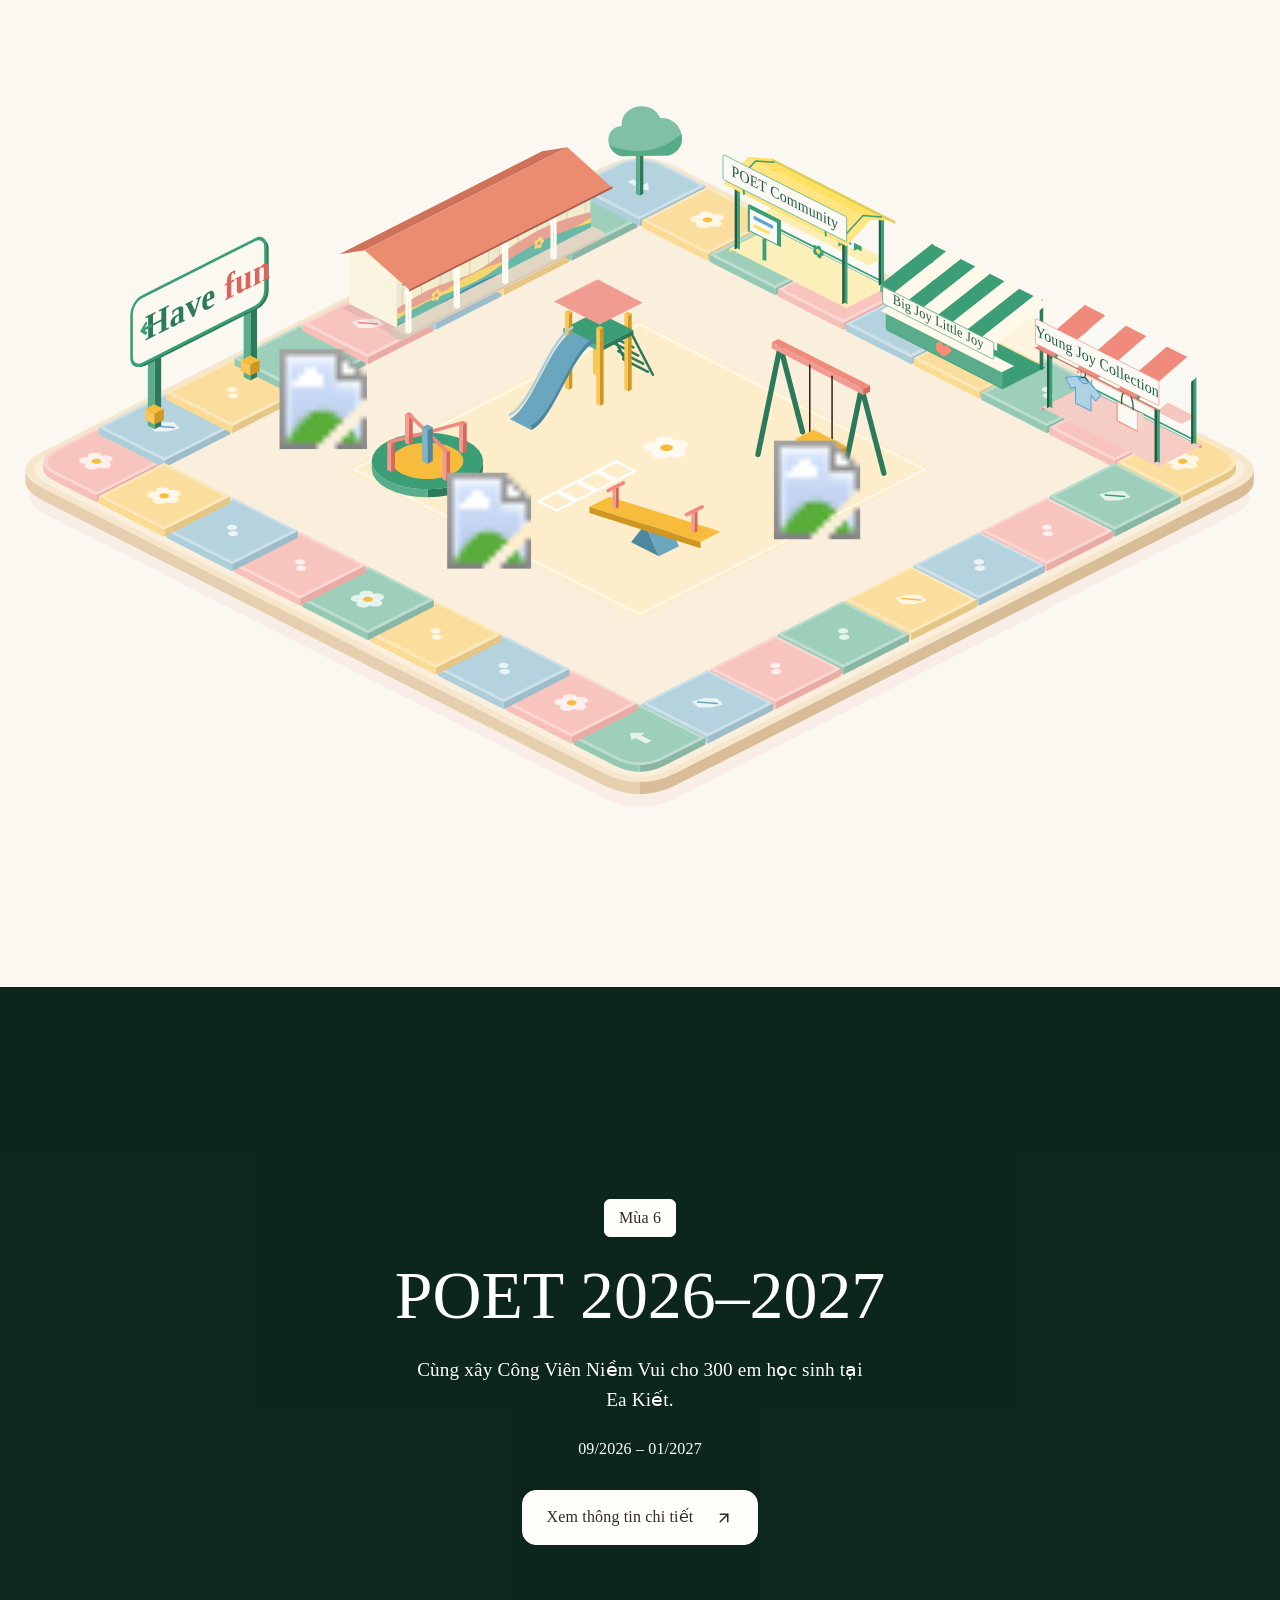
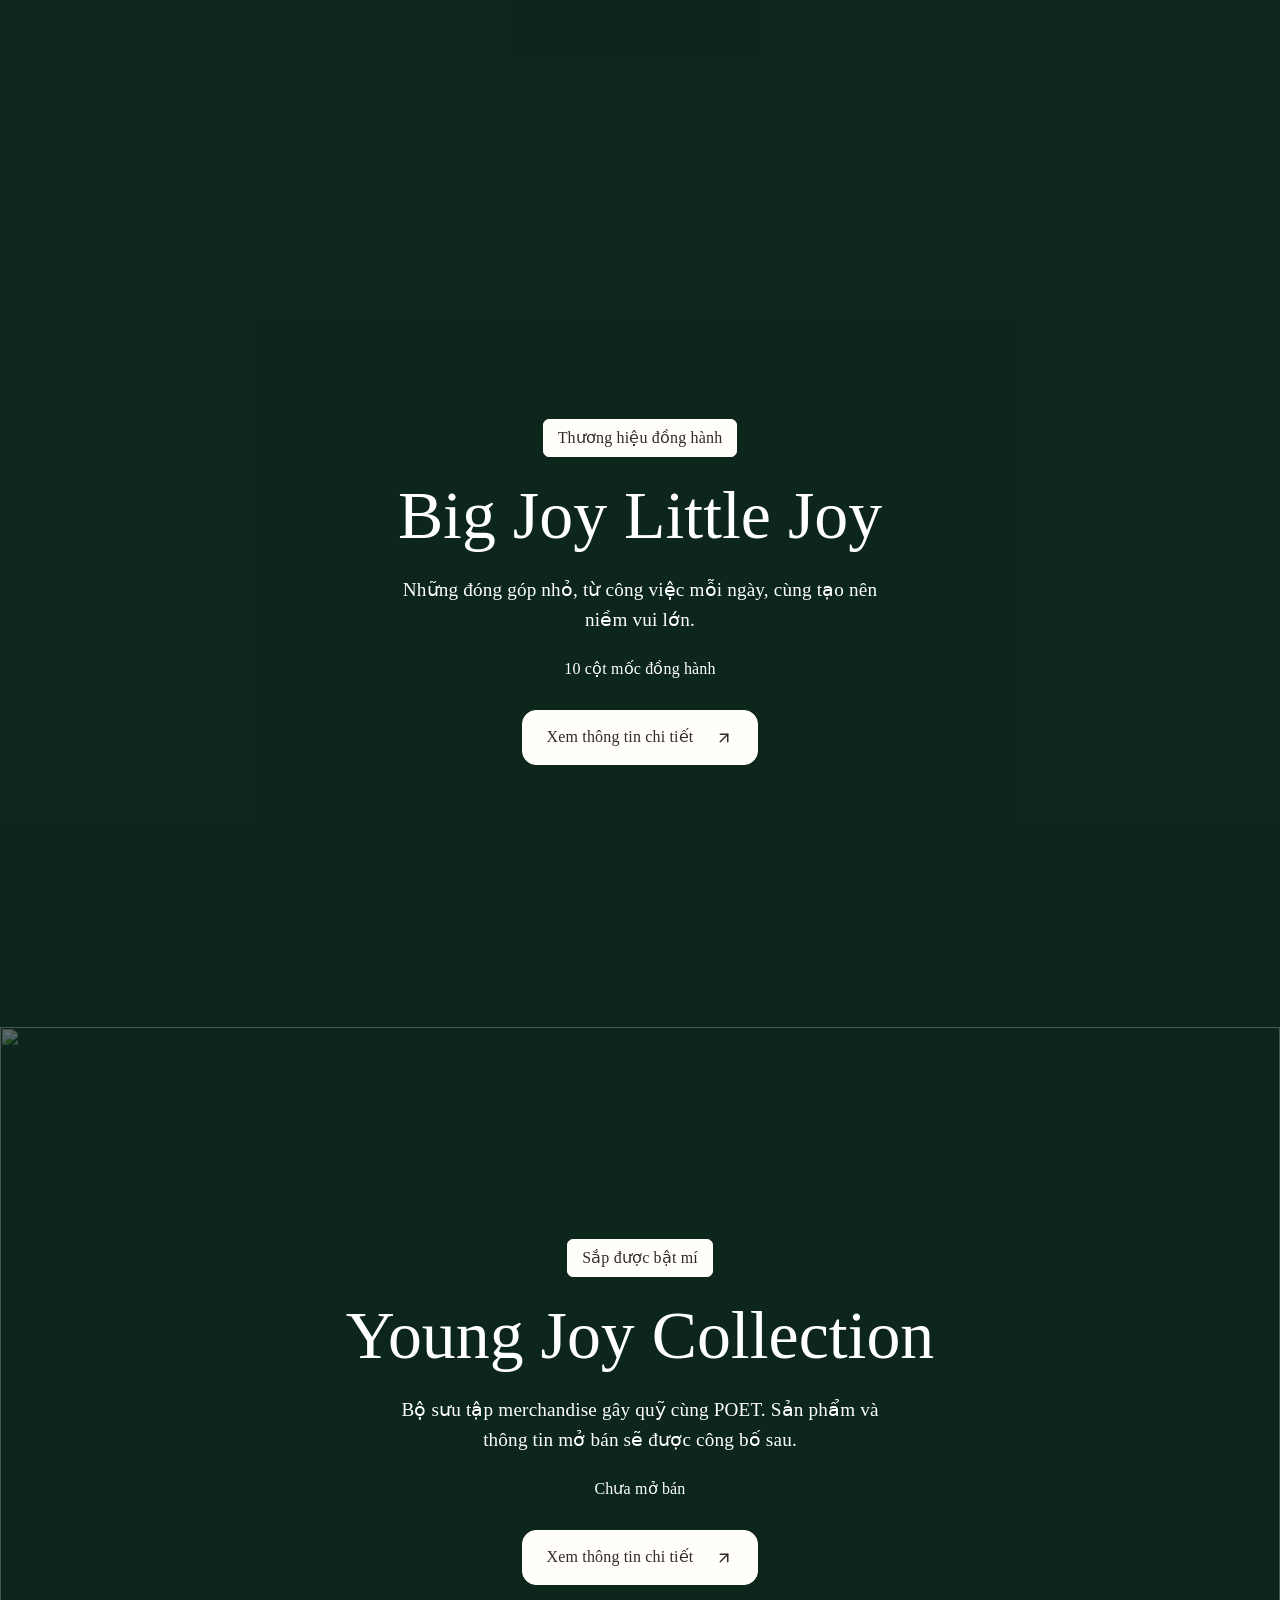
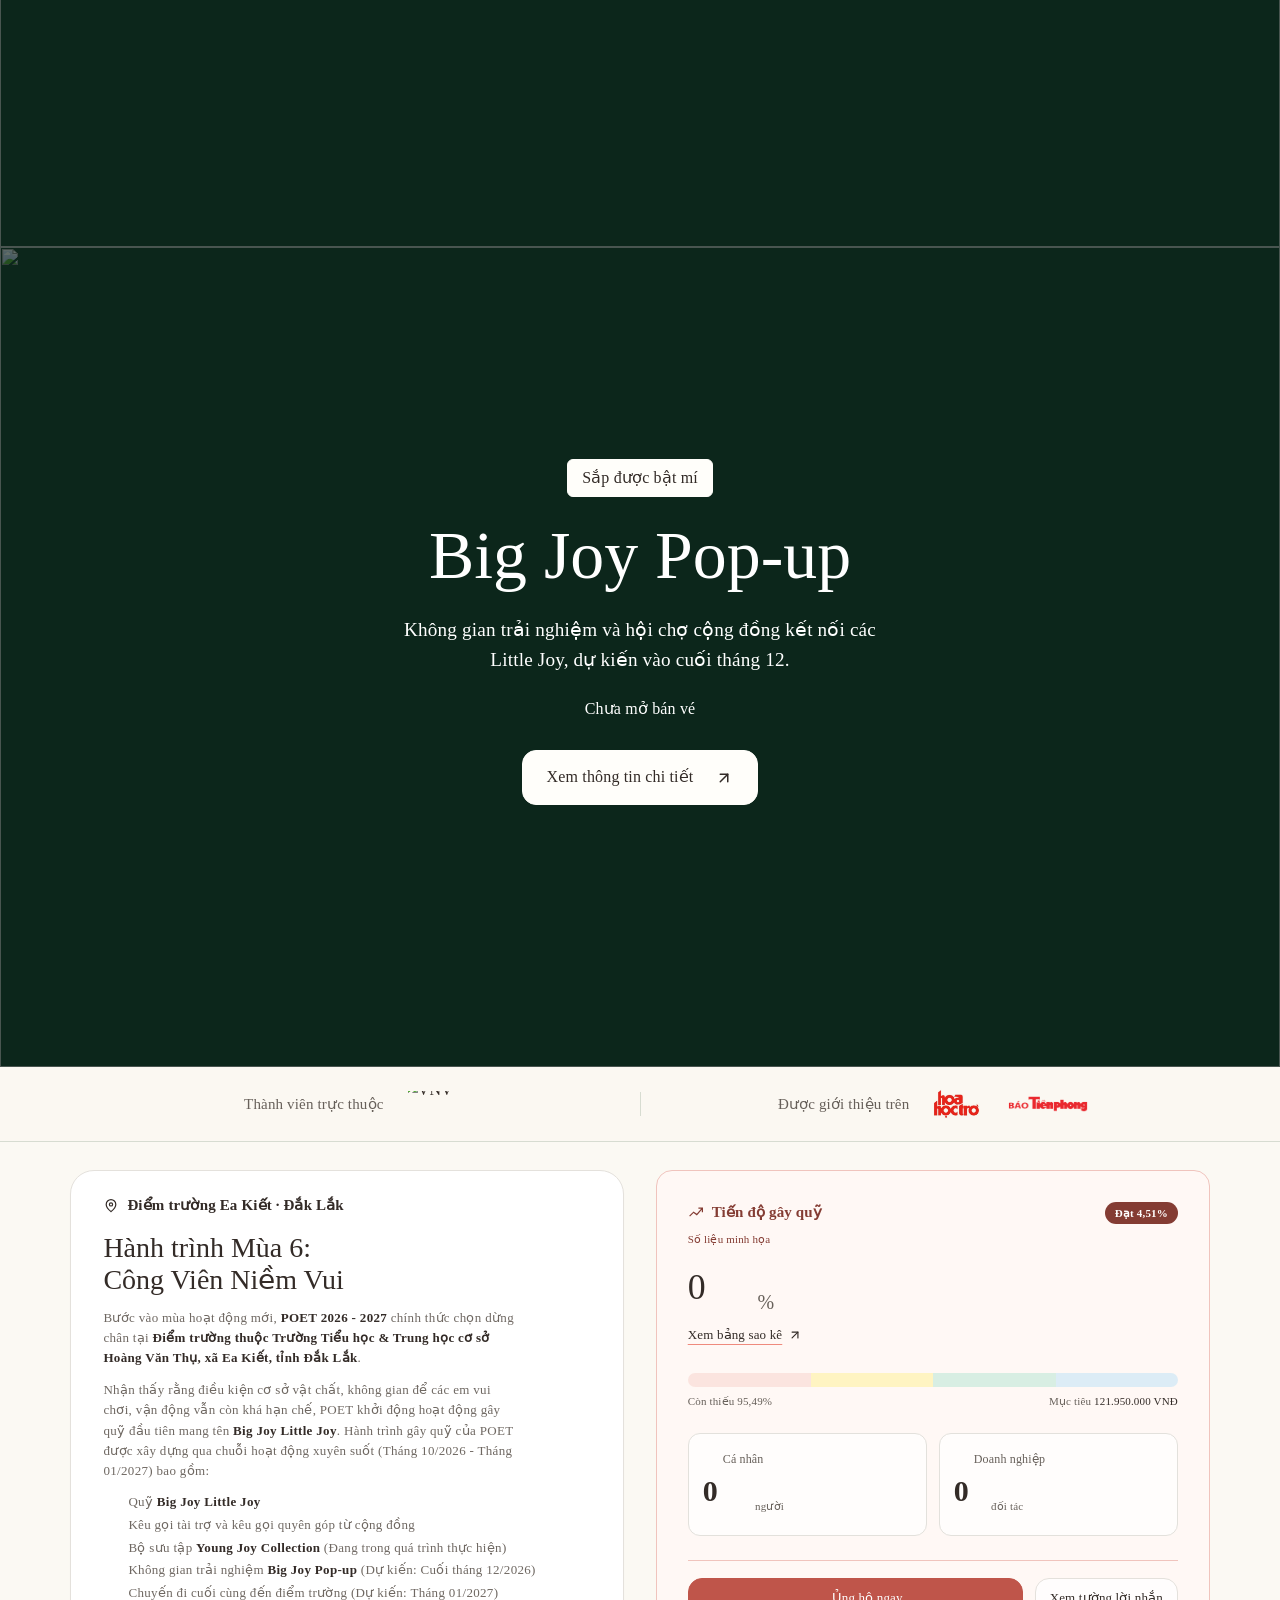
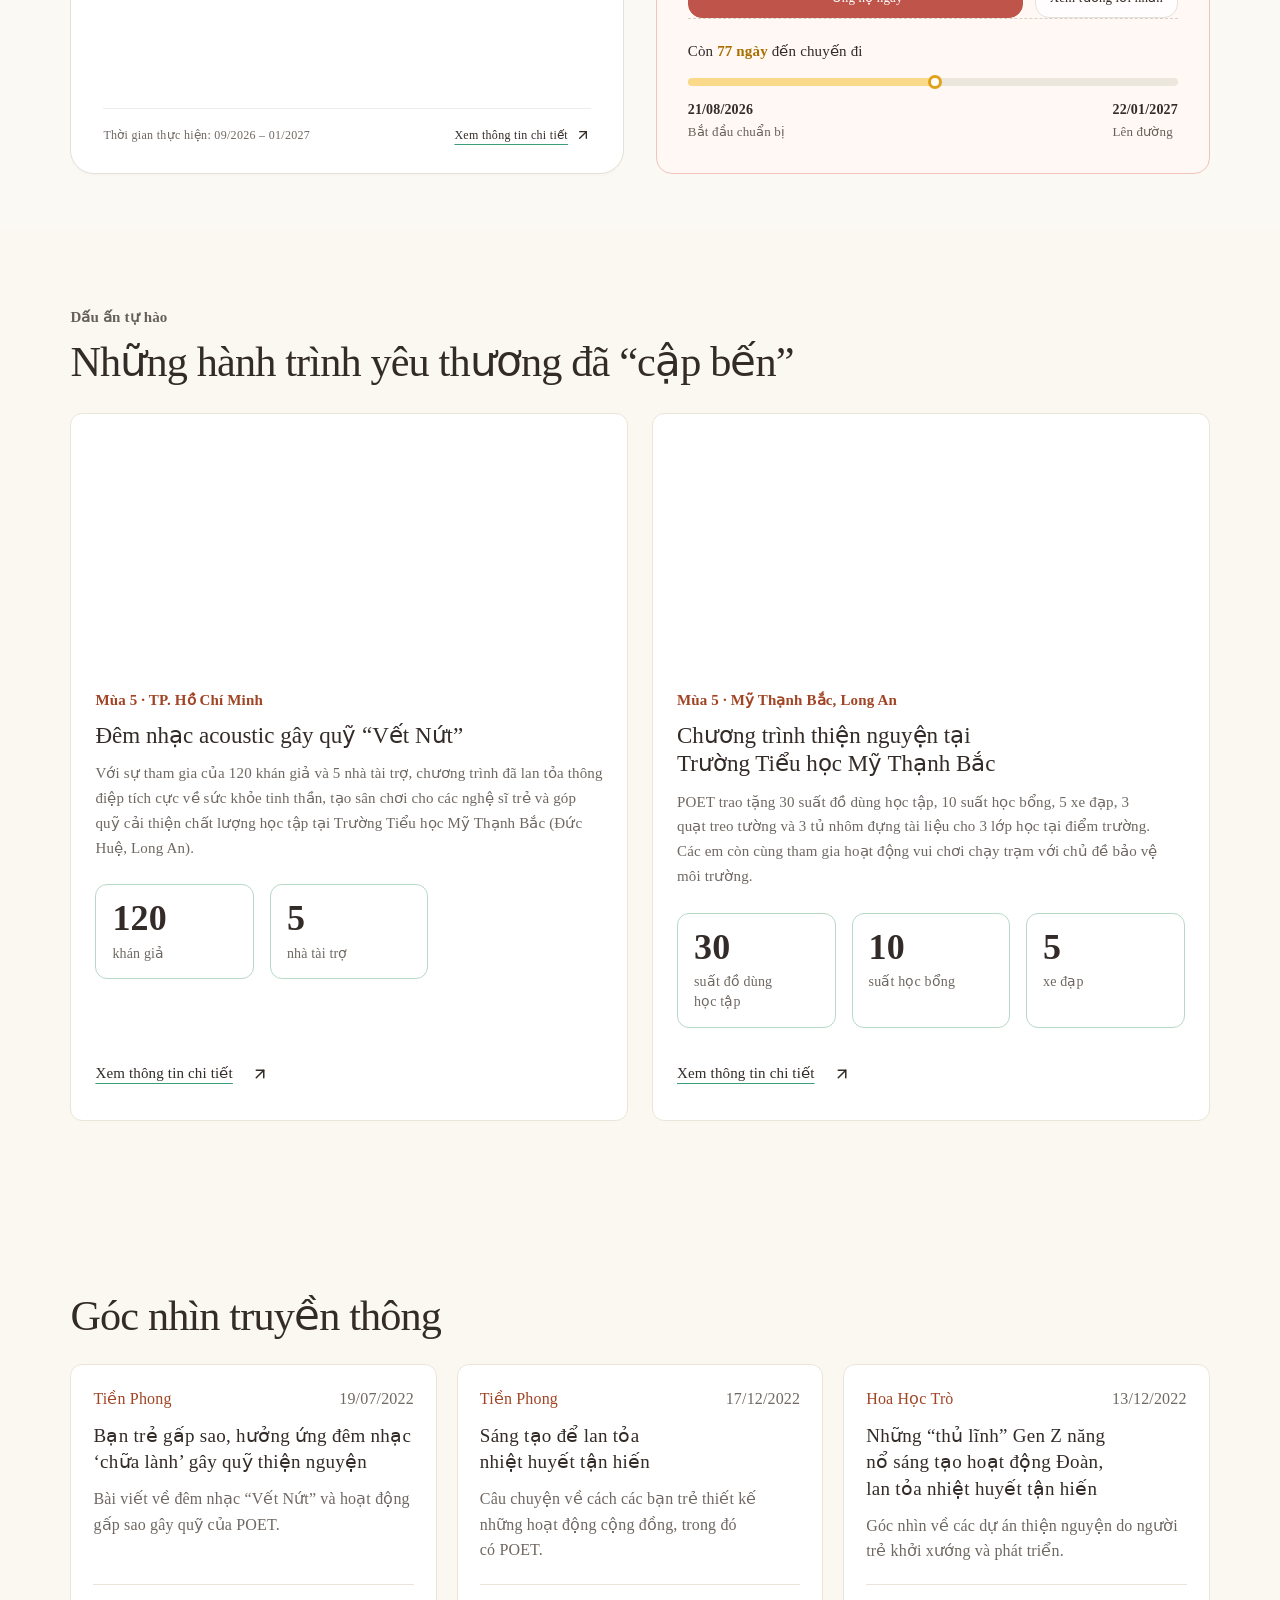
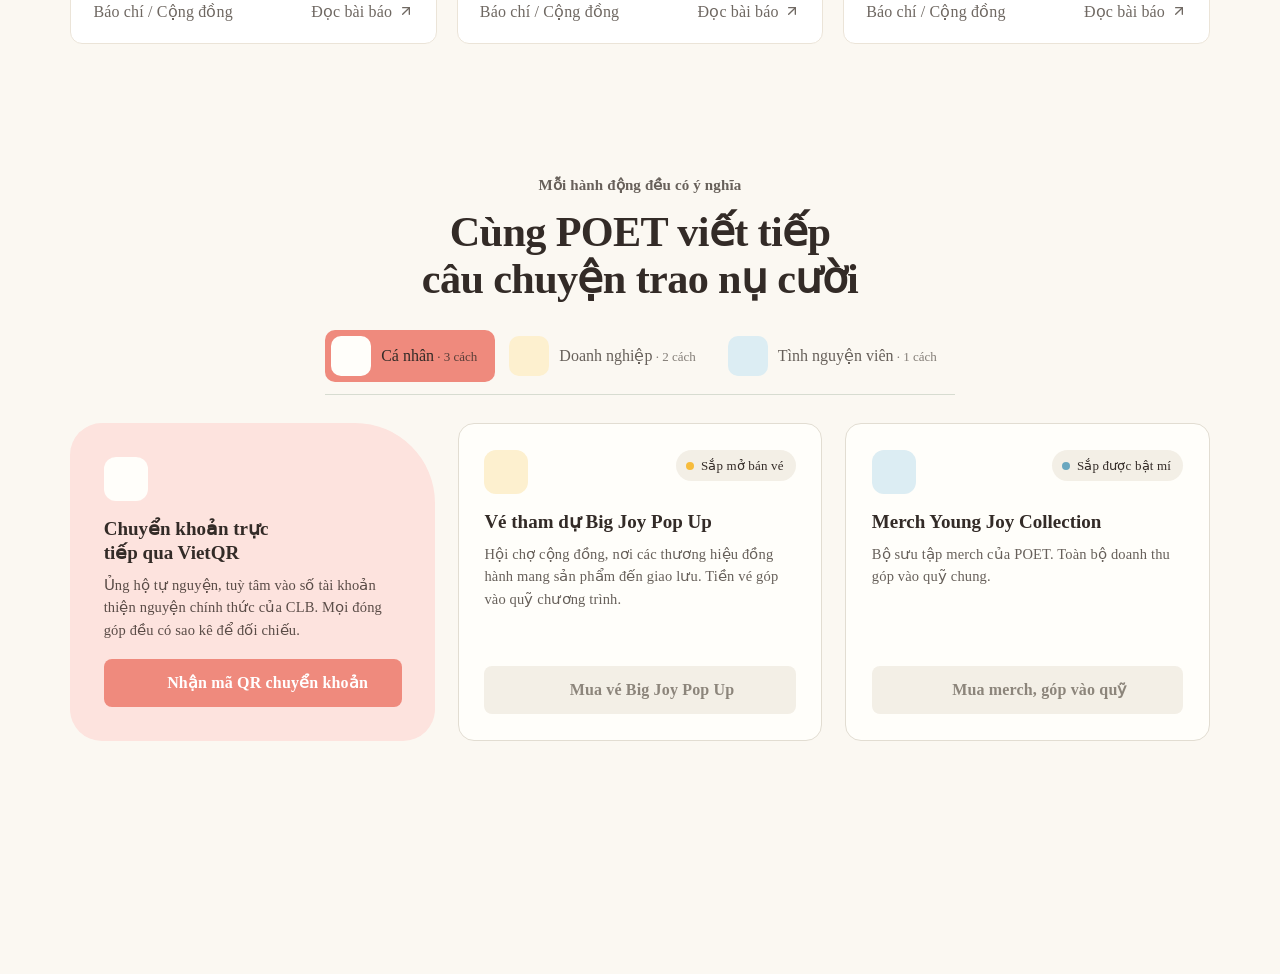
==== index.html @ 5817081c "fb-60: fundraising counts: individual = QR donations (Worker), business = number typed in admin; per" ====
<!doctype html>
<html lang="vi">
<head>
  <meta charset="utf-8">
  <script src="motion/always-motion.js?v=anim-2"></script>
  <meta name="viewport" content="width=device-width, initial-scale=1">
  <title>POET — Sân chơi của người trẻ</title>
  <meta name="description" content="POET là câu lạc bộ thiện nguyện của người trẻ, thành lập năm 2022 tại TP. Hồ Chí Minh. Mùa 6 hướng tới 300 em học sinh tiểu học ở Ea Kiết, Đắk Lắk.">
  <meta name="theme-color" content="#fbf8f2">
  <link rel="icon" type="image/png" sizes="32x32" href="assets/brand/favicon-32.png"><link rel="icon" type="image/png" sizes="48x48" href="assets/brand/favicon-48.png"><link rel="apple-touch-icon" href="assets/brand/favicon-180.png">
  <!-- Final markup fails open on load if the local animation runtime is unavailable. -->
  <script>
    (function () {
      var root = document.documentElement;
      if (new URLSearchParams(location.search).get('heroOnly') === '1') root.classList.add('hero-only');
      if (new URLSearchParams(location.search).get('showcase') === '1') root.classList.add('showcase-only');
      root.classList.add('intro-pending');
      addEventListener('load', function () {
        if (!window.POETWorld) root.classList.remove('intro-pending');
      }, { once: true });
    })();
  </script>
  <link rel="stylesheet" href="v2.css">
  <link rel="stylesheet" href="world.css?v=fb-60">
  <link rel="preload" href="fonts/Product%20Sans%20Regular.otf" as="font" type="font/otf" crossorigin data-site-font>
  <link rel="stylesheet" href="site.css?v=fb-60">
  <link rel="stylesheet" href="motion/motion.css?v=anim-4"><script>try{sessionStorage.getItem('poet-wave-in')&&(document.documentElement.classList.add('wave-in'),setTimeout(function(){document.documentElement.classList.remove('wave-in')},1500))}catch(e){}(function(d){var l=['localhost','127.0.0.1','[::1]'].indexOf(location.hostname)>-1&&!/[?&]heroMotion=respect/.test(location.search);if(!('IntersectionObserver'in window)||(matchMedia('(prefers-reduced-motion: reduce)').matches&&!l))return;d.classList.add('m-js');setTimeout(function(){if(!d.classList.contains('m-ready'))d.classList.remove('m-js')},3000)})(document.documentElement)</script><script type="module" src="motion/motion.mjs?v=anim-4"></script>
  <script type="module" src="chrome.js?v=fb-60"></script>
  <script type="module" src="site.js?v=fb-60"></script>
  <script src="vendor/gsap/gsap.min.js" defer></script>
  <script src="vendor/gsap/MotionPathPlugin.min.js" defer></script>
  <script src="hero-debug.js?v=hero-runtime-6" defer></script>
  <script src="world.js?v=fb-56" defer></script>
  <script type="module" src="mascot-drag.mjs?v=home-finish-1"></script>
  <script type="module" src="tile-piano.mjs?v=hero-rise-1"></script>
</head>
<body>
  <a class="skip-link" href="#noi-dung">Bỏ qua điều hướng</a>

  <div class="hero-wrap world-wrap">
    <header class="hero hero--world" aria-label="Thế giới sân chơi POET">
      <poet-nav current="home" hidden></poet-nav>

      <div class="poet-intro" aria-hidden="true">
        <div class="intro-curtain"></div>
        <div class="intro-copy">
          <div class="intro-poems">
            <p class="intro-poem" data-intro-line>hành trình niềm vui bắt đầu</p>
            <p class="intro-poem" data-intro-line>đan tay cùng bước, có nhau là nhà</p>
          </div>
        </div>
      </div>

      <!-- One flat POET game board, a closed colorful route and a miniature playground. No hero copy. -->
      <div class="stage">
        <svg class="playground" viewBox="0 0 1530 838" role="group" aria-label="Thế giới sân chơi POET" focusable="false">
<path id="poet-mascot-route" d="M765,740.56 L688.79,701.84 L612.58,663.12 L536.37,624.4 L460.16,585.68 L383.95,546.96 L307.74,508.24 L231.53,469.52 L155.32,430.8 L231.53,392.08 L307.74,353.36 L383.95,314.64 L460.16,275.92 L536.37,237.2 L612.58,198.48 L688.79,159.76 L765,121.04 L841.21,159.76 L917.42,198.48 L993.63,237.2 L1069.84,275.92 L1146.05,314.64 L1222.26,353.36 L1298.47,392.08 L1374.68,430.8 L1298.47,469.52 L1222.26,508.24 L1146.05,546.96 L1069.84,585.68 L993.63,624.4 L917.42,663.12 L841.21,701.84 L765,740.56" fill="none" stroke="none" pointer-events="none" data-start-x="765" data-start-y="740.56" data-tile-orders="24,25,26,27,28,29,30,31,0,1,2,3,4,5,6,7,8,9,10,11,12,13,14,15,16,17,18,19,20,21,22,23"/>
<g class="wind-layer wind-back" aria-hidden="true" pointer-events="none"><g class="wind-leaf" data-leaf="0" opacity="0"><g class="leaf-shape"><path class="leaf-fill" d="M-8 0Q-3-8 8 0Q3 8-8 0Z"/><path class="leaf-vein" d="M-5 0H5"/></g></g><g class="wind-leaf" data-leaf="1" opacity="0"><g class="leaf-shape"><path class="leaf-fill" d="M-8 0Q-3-8 8 0Q3 8-8 0Z"/><path class="leaf-vein" d="M-5 0H5"/></g></g></g>
<g class="world-float"><g class="world-drift"><path class="board-shadow" d="M806.57 133.68L1429.24 450.04Q1470.81 471.16 1429.24 492.28L806.57 808.64Q765 829.76 723.43 808.64L100.76 492.28Q59.19 471.16 100.76 450.04L723.43 133.68Q765 112.56 806.57 133.68Z"/>
<g class="build-item board" data-obj="single-board" data-origin="765 454.8" style="transform-origin:765px 454.8px" data-build="board" data-elevation="0" data-thickness="14" data-corner-radius="48"><path class="board-side face-light" d="M765 791.04Q744.22 791.04 723.43 780.48L96.43 461.92Q75.64 451.36 75.64 440.8L75.64 454.8Q75.64 465.36 96.43 475.92L723.43 794.48Q744.22 805.04 765 805.04Z"/><path class="board-side face-dark" d="M1454.36 440.8Q1454.36 451.36 1433.57 461.92L806.57 780.48Q785.78 791.04 765 791.04L765 805.04Q785.78 805.04 806.57 794.48L1433.57 475.92Q1454.36 465.36 1454.36 454.8Z"/><path class="board-top" d="M806.57 101.12L1433.57 419.68Q1475.14 440.8 1433.57 461.92L806.57 780.48Q765 801.6 723.43 780.48L96.43 461.92Q54.86 440.8 96.43 419.68L723.43 101.12Q765 80 806.57 101.12Z"/><path class="board-rim" d="M799.64 104.54L1426.64 423.1Q1461.28 440.7 1426.64 458.3L799.64 776.86Q765 794.46 730.36 776.86L103.36 458.3Q68.72 440.7 103.36 423.1L730.36 104.54Q765 86.94 799.64 104.54Z"/><polygon class="play-area" points="765,273.4 1094.09,440.6 765,607.8 435.91,440.6"/><polyline class="play-border" points="765,277.7 1085.43,440.5 765,603.3 444.57,440.5 765,277.7" fill="none" stroke-width="2" stroke-linecap="round" stroke-linejoin="round"/><polygon class="hopscotch" points="739.02,431.6 759.8,442.16 739.89,452.28 719.1,441.72"/><polygon class="hopscotch" points="716.5,443.04 737.29,453.6 717.37,463.72 696.58,453.16"/><polygon class="hopscotch" points="693.99,454.48 714.77,465.04 694.85,475.16 674.07,464.6"/><polygon class="hopscotch" points="671.47,465.92 692.25,476.48 672.34,486.6 651.55,476.04"/><polygon class="tile-symbol" points="813.84,425.62 809.01,427.03 803.43,427.03 798.6,425.62 795.81,423.16 795.81,420.33 798.6,417.87 803.43,416.45 809.01,416.45 813.84,417.87 816.63,420.33 816.63,423.16"/><polygon class="tile-symbol" points="795.93,427.06 791.09,428.48 785.52,428.48 780.68,427.06 777.89,424.6 777.89,421.77 780.68,419.31 785.52,417.9 791.09,417.9 795.93,419.31 798.72,421.77 798.72,424.6"/><polygon class="tile-symbol" points="787.69,418.85 782.86,420.26 777.28,420.26 772.45,418.85 769.66,416.39 769.66,413.56 772.45,411.1 777.28,409.68 782.86,409.68 787.69,411.1 790.48,413.56 790.48,416.39"/><polygon class="tile-symbol" points="800.52,412.33 795.69,413.75 790.11,413.75 785.28,412.33 782.49,409.87 782.49,407.04 785.28,404.58 790.11,403.17 795.69,403.17 800.52,404.58 803.31,407.04 803.31,409.87"/><polygon class="tile-symbol" points="816.68,416.51 811.85,417.93 806.27,417.93 801.44,416.51 798.65,414.06 798.65,411.22 801.44,408.77 806.27,407.35 811.85,407.35 816.68,408.77 819.47,411.22 819.47,414.06"/><polygon class="symbol-heart" points="800.51,418.74 797.21,419.71 793.41,419.71 790.11,418.74 788.21,417.07 788.21,415.13 790.11,413.46 793.41,412.49 797.21,412.49 800.51,413.46 802.41,415.13 802.41,417.07"/></g>
<g class="build-item tile t-coral" data-obj="tile-1" data-origin="155.32 440.8" style="transform-origin:155.32px 440.8px" data-build="tile" data-order="0" data-route-index="8" data-elevation="9" data-center="58,762"><polygon class="path-tile-side face-dark" points="229.1,431.8 155.32,469.29 155.32,477.29 229.1,439.8"/><polygon class="path-tile-side face-light" points="155.32,469.29 109.77,446.14 104.68,443.28 100.73,440.41 97.91,437.54 96.21,434.67 95.65,431.8 95.65,439.8 96.21,442.67 97.91,445.54 100.73,448.41 104.68,451.28 109.77,454.14 155.32,477.29"/><polygon class="path-tile-top" points="155.32,394.31 229.1,431.8 155.32,469.29 109.77,446.14 104.68,443.28 100.73,440.41 97.91,437.54 96.21,434.67 95.65,431.8 96.21,428.93 97.91,426.06 100.73,423.19 104.68,420.32 109.77,417.46"/><polygon class="tile-inset" points="155.32,397.28 222.87,431.6 155.32,465.92 112.88,444.36 108.36,441.81 104.85,439.26 102.33,436.7 100.83,434.15 100.33,431.6 100.83,429.05 102.33,426.5 104.85,423.94 108.36,421.39 112.88,418.84"/><g class="tile-activation" data-origin="155.32 431.5" aria-hidden="true" pointer-events="none"><polygon class="tile-glow-halo" points="155.32,394.01 229.1,431.5 155.32,468.99 109.77,445.84 104.68,442.98 100.73,440.11 97.91,437.24 96.21,434.37 95.65,431.5 96.21,428.63 97.91,425.76 100.73,422.89 104.68,420.02 109.77,417.16"/><polygon class="tile-glow-edge" points="155.32,394.01 229.1,431.5 155.32,468.99 109.77,445.84 104.68,442.98 100.73,440.11 97.91,437.24 96.21,434.37 95.65,431.5 96.21,428.63 97.91,425.76 100.73,422.89 104.68,420.02 109.77,417.16"/><polygon class="tile-glow-wash" points="155.32,397.18 222.87,431.5 155.32,465.82 112.88,444.26 108.36,441.71 104.85,439.16 102.33,436.6 100.83,434.05 100.33,431.5 100.83,428.95 102.33,426.4 104.85,423.84 108.36,421.29 112.88,418.74"/></g><polygon class="tile-symbol" points="169.22,438.46 165.59,439.52 161.41,439.52 157.79,438.46 155.69,436.62 155.69,434.5 157.79,432.65 161.41,431.59 165.59,431.59 169.22,432.65 171.31,434.5 171.31,436.62"/><polygon class="tile-symbol" points="155.78,439.54 152.16,440.61 147.97,440.61 144.35,439.54 142.26,437.7 142.26,435.58 144.35,433.74 147.97,432.67 152.16,432.67 155.78,433.74 157.87,435.58 157.87,437.7"/><polygon class="tile-symbol" points="149.6,433.38 145.98,434.45 141.79,434.45 138.17,433.38 136.08,431.54 136.08,429.42 138.17,427.58 141.79,426.51 145.98,426.51 149.6,427.58 151.69,429.42 151.69,431.54"/><polygon class="tile-symbol" points="159.22,428.5 155.6,429.56 151.42,429.56 147.79,428.5 145.7,426.66 145.7,424.53 147.79,422.69 151.42,421.63 155.6,421.63 159.22,422.69 161.32,424.53 161.32,426.66"/><polygon class="tile-symbol" points="171.35,431.63 167.72,432.7 163.54,432.7 159.91,431.63 157.82,429.79 157.82,427.67 159.91,425.83 163.54,424.76 167.72,424.76 171.35,425.83 173.44,427.67 173.44,429.79"/><polygon class="symbol-heart" points="159.22,433.28 156.74,434 153.89,434 151.42,433.28 149.99,432.02 149.99,430.58 151.42,429.32 153.89,428.6 156.74,428.6 159.22,429.32 160.64,430.58 160.64,432.02"/><polygon class="tile-key-hit" points="155.32,394.31 229.1,431.8 155.32,469.29 109.77,446.14 104.68,443.28 100.73,440.41 97.91,437.54 96.21,434.67 95.65,431.8 96.21,428.93 97.91,426.06 100.73,423.19 104.68,420.32 109.77,417.46"/></g>
<g class="build-item tile t-blue" data-obj="tile-2" data-origin="231.53 402.08" style="transform-origin:231.53px 402.08px" data-build="tile" data-order="1" data-route-index="9" data-elevation="9" data-center="58,674"><polygon class="path-tile-side face-dark" points="305.31,393.08 231.53,430.57 231.53,438.57 305.31,401.08"/><polygon class="path-tile-side face-light" points="231.53,430.57 157.74,393.08 157.74,401.08 231.53,438.57"/><polygon class="path-tile-top" points="231.53,355.59 305.31,393.08 231.53,430.57 157.74,393.08"/><polygon class="tile-inset" points="231.53,358.56 299.08,392.88 231.53,427.2 163.98,392.88"/><g class="tile-activation" data-origin="231.53 392.78" aria-hidden="true" pointer-events="none"><polygon class="tile-glow-halo" points="231.53,355.29 305.31,392.78 231.53,430.27 157.74,392.78"/><polygon class="tile-glow-edge" points="231.53,355.29 305.31,392.78 231.53,430.27 157.74,392.78"/><polygon class="tile-glow-wash" points="231.53,358.46 299.08,392.78 231.53,427.1 163.98,392.78"/></g><polygon class="tile-symbol" points="213.86,391.1 227.37,387.4 241.92,387.4 249.2,394.26 235.69,397.96 221.14,397.96"/><polyline class="symbol-vein" points="220.62,391.79 242.44,393.37" fill="none" stroke-width="1.8" stroke-linecap="round" stroke-linejoin="round"/><polygon class="tile-key-hit" points="231.53,355.59 305.31,393.08 231.53,430.57 157.74,393.08"/></g>
<g class="build-item tile t-yellow" data-obj="tile-3" data-origin="307.74 363.36" style="transform-origin:307.74px 363.36px" data-build="tile" data-order="2" data-route-index="10" data-elevation="9" data-center="58,586"><polygon class="path-tile-side face-dark" points="381.52,354.36 307.74,391.85 307.74,399.85 381.52,362.36"/><polygon class="path-tile-side face-light" points="307.74,391.85 233.95,354.36 233.95,362.36 307.74,399.85"/><polygon class="path-tile-top" points="307.74,316.87 381.52,354.36 307.74,391.85 233.95,354.36"/><polygon class="tile-inset" points="307.74,319.84 375.29,354.16 307.74,388.48 240.19,354.16"/><g class="tile-activation" data-origin="307.74 354.06" aria-hidden="true" pointer-events="none"><polygon class="tile-glow-halo" points="307.74,316.57 381.52,354.06 307.74,391.55 233.95,354.06"/><polygon class="tile-glow-edge" points="307.74,316.57 381.52,354.06 307.74,391.55 233.95,354.06"/><polygon class="tile-glow-wash" points="307.74,319.74 375.29,354.06 307.74,388.38 240.19,354.06"/></g><polygon class="tile-symbol" points="311.69,352.8 309.05,353.57 306.01,353.57 303.37,352.8 301.85,351.46 301.85,349.91 303.37,348.57 306.01,347.8 309.05,347.8 311.69,348.57 313.21,349.91 313.21,351.46"/><polygon class="tile-symbol" points="312.93,359.77 310.3,360.54 307.26,360.54 304.62,359.77 303.1,358.43 303.1,356.88 304.62,355.54 307.26,354.77 310.3,354.77 312.93,355.54 314.46,356.88 314.46,358.43"/><polygon class="tile-key-hit" points="307.74,316.87 381.52,354.36 307.74,391.85 233.95,354.36"/></g>
<g class="build-item tile t-green" data-obj="tile-4" data-origin="383.95 324.64" style="transform-origin:383.95px 324.64px" data-build="tile" data-order="3" data-route-index="11" data-elevation="9" data-center="58,498"><polygon class="path-tile-side face-dark" points="457.73,315.64 383.95,353.13 383.95,361.13 457.73,323.64"/><polygon class="path-tile-side face-light" points="383.95,353.13 310.16,315.64 310.16,323.64 383.95,361.13"/><polygon class="path-tile-top" points="383.95,278.15 457.73,315.64 383.95,353.13 310.16,315.64"/><polygon class="tile-inset" points="383.95,281.12 451.5,315.44 383.95,349.76 316.4,315.44"/><g class="tile-activation" data-origin="383.95 315.34" aria-hidden="true" pointer-events="none"><polygon class="tile-glow-halo" points="383.95,277.85 457.73,315.34 383.95,352.83 310.16,315.34"/><polygon class="tile-glow-edge" points="383.95,277.85 457.73,315.34 383.95,352.83 310.16,315.34"/><polygon class="tile-glow-wash" points="383.95,281.02 451.5,315.34 383.95,349.66 316.4,315.34"/></g><polygon class="tile-symbol" points="387.9,314.08 385.26,314.85 382.22,314.85 379.58,314.08 378.06,312.74 378.06,311.19 379.58,309.85 382.22,309.08 385.26,309.08 387.9,309.85 389.42,311.19 389.42,312.74"/><polygon class="tile-symbol" points="389.14,321.05 386.51,321.82 383.47,321.82 380.83,321.05 379.31,319.71 379.31,318.16 380.83,316.82 383.47,316.05 386.51,316.05 389.14,316.82 390.67,318.16 390.67,319.71"/><polygon class="tile-key-hit" points="383.95,278.15 457.73,315.64 383.95,353.13 310.16,315.64"/></g>
<g class="build-item tile t-coral" data-obj="tile-5" data-origin="460.16 285.92" style="transform-origin:460.16px 285.92px" data-build="tile" data-order="4" data-route-index="12" data-elevation="9" data-center="58,410"><polygon class="path-tile-side face-dark" points="533.94,276.92 460.16,314.41 460.16,322.41 533.94,284.92"/><polygon class="path-tile-side face-light" points="460.16,314.41 386.37,276.92 386.37,284.92 460.16,322.41"/><polygon class="path-tile-top" points="460.16,239.43 533.94,276.92 460.16,314.41 386.37,276.92"/><polygon class="tile-inset" points="460.16,242.4 527.71,276.72 460.16,311.04 392.61,276.72"/><g class="tile-activation" data-origin="460.16 276.62" aria-hidden="true" pointer-events="none"><polygon class="tile-glow-halo" points="460.16,239.13 533.94,276.62 460.16,314.11 386.37,276.62"/><polygon class="tile-glow-edge" points="460.16,239.13 533.94,276.62 460.16,314.11 386.37,276.62"/><polygon class="tile-glow-wash" points="460.16,242.3 527.71,276.62 460.16,310.94 392.61,276.62"/></g><polygon class="tile-symbol" points="442.49,274.94 456,271.24 470.55,271.24 477.83,278.1 464.32,281.8 449.77,281.8"/><polyline class="symbol-vein" points="449.25,275.63 471.07,277.21" fill="none" stroke-width="1.8" stroke-linecap="round" stroke-linejoin="round"/><polygon class="tile-key-hit" points="460.16,239.43 533.94,276.92 460.16,314.41 386.37,276.92"/></g>
<g class="build-item tile t-blue" data-obj="tile-6" data-origin="536.37 247.2" style="transform-origin:536.37px 247.2px" data-build="tile" data-order="5" data-route-index="13" data-elevation="9" data-center="58,322"><polygon class="path-tile-side face-dark" points="610.15,238.2 536.37,275.69 536.37,283.69 610.15,246.2"/><polygon class="path-tile-side face-light" points="536.37,275.69 462.58,238.2 462.58,246.2 536.37,283.69"/><polygon class="path-tile-top" points="536.37,200.71 610.15,238.2 536.37,275.69 462.58,238.2"/><polygon class="tile-inset" points="536.37,203.68 603.92,238 536.37,272.32 468.82,238"/><g class="tile-activation" data-origin="536.37 237.9" aria-hidden="true" pointer-events="none"><polygon class="tile-glow-halo" points="536.37,200.41 610.15,237.9 536.37,275.39 462.58,237.9"/><polygon class="tile-glow-edge" points="536.37,200.41 610.15,237.9 536.37,275.39 462.58,237.9"/><polygon class="tile-glow-wash" points="536.37,203.58 603.92,237.9 536.37,272.22 468.82,237.9"/></g><polygon class="tile-symbol" points="540.32,236.64 537.68,237.41 534.64,237.41 532,236.64 530.48,235.3 530.48,233.75 532,232.41 534.64,231.64 537.68,231.64 540.32,232.41 541.84,233.75 541.84,235.3"/><polygon class="tile-symbol" points="541.57,243.61 538.93,244.38 535.89,244.38 533.25,243.61 531.73,242.27 531.73,240.72 533.25,239.38 535.89,238.61 538.93,238.61 541.57,239.38 543.09,240.72 543.09,242.27"/><polygon class="tile-key-hit" points="536.37,200.71 610.15,238.2 536.37,275.69 462.58,238.2"/></g>
<g class="build-item tile t-yellow" data-obj="tile-7" data-origin="612.58 208.48" style="transform-origin:612.58px 208.48px" data-build="tile" data-order="6" data-route-index="14" data-elevation="9" data-center="58,234"><polygon class="path-tile-side face-dark" points="686.36,199.48 612.58,236.97 612.58,244.97 686.36,207.48"/><polygon class="path-tile-side face-light" points="612.58,236.97 538.79,199.48 538.79,207.48 612.58,244.97"/><polygon class="path-tile-top" points="612.58,161.99 686.36,199.48 612.58,236.97 538.79,199.48"/><polygon class="tile-inset" points="612.58,164.96 680.13,199.28 612.58,233.6 545.03,199.28"/><g class="tile-activation" data-origin="612.58 199.18" aria-hidden="true" pointer-events="none"><polygon class="tile-glow-halo" points="612.58,161.69 686.36,199.18 612.58,236.67 538.79,199.18"/><polygon class="tile-glow-edge" points="612.58,161.69 686.36,199.18 612.58,236.67 538.79,199.18"/><polygon class="tile-glow-wash" points="612.58,164.86 680.13,199.18 612.58,233.5 545.03,199.18"/></g><polygon class="tile-symbol" points="616.53,197.92 613.89,198.69 610.85,198.69 608.21,197.92 606.69,196.58 606.69,195.03 608.21,193.69 610.85,192.92 613.89,192.92 616.53,193.69 618.05,195.03 618.05,196.58"/><polygon class="tile-symbol" points="617.78,204.89 615.14,205.66 612.1,205.66 609.46,204.89 607.94,203.55 607.94,202 609.46,200.66 612.1,199.89 615.14,199.89 617.78,200.66 619.3,202 619.3,203.55"/><polygon class="tile-key-hit" points="612.58,161.99 686.36,199.48 612.58,236.97 538.79,199.48"/></g>
<g class="build-item tile t-green" data-obj="tile-8" data-origin="688.79 169.76" style="transform-origin:688.79px 169.76px" data-build="tile" data-order="7" data-route-index="15" data-elevation="9" data-center="58,146"><polygon class="path-tile-side face-dark" points="762.58,160.76 688.79,198.25 688.79,206.25 762.58,168.76"/><polygon class="path-tile-side face-light" points="688.79,198.25 615,160.76 615,168.76 688.79,206.25"/><polygon class="path-tile-top" points="688.79,123.27 762.58,160.76 688.79,198.25 615,160.76"/><polygon class="tile-inset" points="688.79,126.24 756.34,160.56 688.79,194.88 621.24,160.56"/><g class="tile-activation" data-origin="688.79 160.46" aria-hidden="true" pointer-events="none"><polygon class="tile-glow-halo" points="688.79,122.97 762.58,160.46 688.79,197.95 615,160.46"/><polygon class="tile-glow-edge" points="688.79,122.97 762.58,160.46 688.79,197.95 615,160.46"/><polygon class="tile-glow-wash" points="688.79,126.14 756.34,160.46 688.79,194.78 621.24,160.46"/></g><polygon class="tile-symbol" points="671.12,158.78 684.63,155.08 699.18,155.08 706.46,161.94 692.95,165.64 678.4,165.64"/><polyline class="symbol-vein" points="677.88,159.47 699.7,161.05" fill="none" stroke-width="1.8" stroke-linecap="round" stroke-linejoin="round"/><polygon class="tile-key-hit" points="688.79,123.27 762.58,160.76 688.79,198.25 615,160.76"/></g>
<g class="build-item tile t-blue" data-obj="tile-9" data-origin="765 131.04" style="transform-origin:765px 131.04px" data-build="tile" data-order="8" data-route-index="16" data-elevation="9" data-center="58,58"><polygon class="path-tile-side face-dark" points="838.79,122.04 765,159.53 765,167.53 838.79,130.04"/><polygon class="path-tile-side face-light" points="765,159.53 691.21,122.04 691.21,130.04 765,167.53"/><polygon class="path-tile-top" points="736.77,98.9 742.41,96.31 748.06,94.31 753.71,92.87 759.35,92.01 765,91.72 770.65,92.01 776.29,92.87 781.94,94.31 787.59,96.31 793.23,98.9 838.79,122.04 765,159.53 691.21,122.04"/><polygon class="tile-inset" points="739.89,100.28 744.91,97.98 749.93,96.2 754.95,94.92 759.98,94.16 765,93.9 770.02,94.16 775.05,94.92 780.07,96.2 785.09,97.98 790.11,100.28 832.55,121.84 765,156.16 697.45,121.84"/><g class="tile-activation" data-origin="765 121.74" aria-hidden="true" pointer-events="none"><polygon class="tile-glow-halo" points="736.77,98.6 742.41,96.01 748.06,94.01 753.71,92.57 759.35,91.71 765,91.42 770.65,91.71 776.29,92.57 781.94,94.01 787.59,96.01 793.23,98.6 838.79,121.74 765,159.23 691.21,121.74"/><polygon class="tile-glow-edge" points="736.77,98.6 742.41,96.01 748.06,94.01 753.71,92.57 759.35,91.71 765,91.42 770.65,91.71 776.29,92.57 781.94,94.01 787.59,96.01 793.23,98.6 838.79,121.74 765,159.23 691.21,121.74"/><polygon class="tile-glow-wash" points="739.89,100.18 744.91,97.88 749.93,96.1 754.95,94.82 759.98,94.06 765,93.8 770.02,94.06 775.05,94.82 780.07,96.1 785.09,97.88 790.11,100.18 832.55,121.74 765,156.06 697.45,121.74"/></g><polygon class="tile-symbol route-arrow" points="757.73,114.78 769.68,120.85 774.35,118.47 775.39,126.92 758.76,126.39 763.44,124.02 751.49,117.94"/><polygon class="tile-key-hit" points="736.77,98.9 742.41,96.31 748.06,94.31 753.71,92.87 759.35,92.01 765,91.72 770.65,92.01 776.29,92.87 781.94,94.31 787.59,96.31 793.23,98.9 838.79,122.04 765,159.53 691.21,122.04"/></g>
<g class="build-item tile t-yellow" data-obj="tile-10" data-origin="841.21 169.76" style="transform-origin:841.21px 169.76px" data-build="tile" data-order="9" data-route-index="17" data-elevation="9" data-center="146,58"><polygon class="path-tile-side face-dark" points="915,160.76 841.21,198.25 841.21,206.25 915,168.76"/><polygon class="path-tile-side face-light" points="841.21,198.25 767.42,160.76 767.42,168.76 841.21,206.25"/><polygon class="path-tile-top" points="841.21,123.27 915,160.76 841.21,198.25 767.42,160.76"/><polygon class="tile-inset" points="841.21,126.24 908.76,160.56 841.21,194.88 773.66,160.56"/><g class="tile-activation" data-origin="841.21 160.46" aria-hidden="true" pointer-events="none"><polygon class="tile-glow-halo" points="841.21,122.97 915,160.46 841.21,197.95 767.42,160.46"/><polygon class="tile-glow-edge" points="841.21,122.97 915,160.46 841.21,197.95 767.42,160.46"/><polygon class="tile-glow-wash" points="841.21,126.14 908.76,160.46 841.21,194.78 773.66,160.46"/></g><polygon class="tile-symbol" points="855.11,167.42 851.49,168.48 847.3,168.48 843.68,167.42 841.59,165.58 841.59,163.46 843.68,161.61 847.3,160.55 851.49,160.55 855.11,161.61 857.2,163.46 857.2,165.58"/><polygon class="tile-symbol" points="841.67,168.5 838.05,169.57 833.86,169.57 830.24,168.5 828.15,166.66 828.15,164.54 830.24,162.7 833.86,161.63 838.05,161.63 841.67,162.7 843.76,164.54 843.76,166.66"/><polygon class="tile-symbol" points="835.49,162.34 831.87,163.41 827.69,163.41 824.06,162.34 821.97,160.5 821.97,158.38 824.06,156.54 827.69,155.47 831.87,155.47 835.49,156.54 837.59,158.38 837.59,160.5"/><polygon class="tile-symbol" points="845.12,157.46 841.49,158.52 837.31,158.52 833.68,157.46 831.59,155.62 831.59,153.49 833.68,151.65 837.31,150.59 841.49,150.59 845.12,151.65 847.21,153.49 847.21,155.62"/><polygon class="tile-symbol" points="857.24,160.59 853.61,161.66 849.43,161.66 845.81,160.59 843.71,158.75 843.71,156.63 845.81,154.79 849.43,153.72 853.61,153.72 857.24,154.79 859.33,156.63 859.33,158.75"/><polygon class="symbol-heart" points="845.11,162.24 842.64,162.96 839.78,162.96 837.31,162.24 835.89,160.98 835.89,159.54 837.31,158.28 839.78,157.56 842.64,157.56 845.11,158.28 846.53,159.54 846.53,160.98"/><polygon class="tile-key-hit" points="841.21,123.27 915,160.76 841.21,198.25 767.42,160.76"/></g>
<g class="build-item tile t-green" data-obj="tile-11" data-origin="917.42 208.48" style="transform-origin:917.42px 208.48px" data-build="tile" data-order="10" data-route-index="18" data-elevation="9" data-center="234,58"><polygon class="path-tile-side face-dark" points="991.21,199.48 917.42,236.97 917.42,244.97 991.21,207.48"/><polygon class="path-tile-side face-light" points="917.42,236.97 843.64,199.48 843.64,207.48 917.42,244.97"/><polygon class="path-tile-top" points="917.42,161.99 991.21,199.48 917.42,236.97 843.64,199.48"/><polygon class="tile-inset" points="917.42,164.96 984.97,199.28 917.42,233.6 849.87,199.28"/><g class="tile-activation" data-origin="917.42 199.18" aria-hidden="true" pointer-events="none"><polygon class="tile-glow-halo" points="917.42,161.69 991.21,199.18 917.42,236.67 843.64,199.18"/><polygon class="tile-glow-edge" points="917.42,161.69 991.21,199.18 917.42,236.67 843.64,199.18"/><polygon class="tile-glow-wash" points="917.42,164.86 984.97,199.18 917.42,233.5 849.87,199.18"/></g><polygon class="tile-symbol" points="921.37,197.92 918.73,198.69 915.69,198.69 913.06,197.92 911.53,196.58 911.53,195.03 913.06,193.69 915.69,192.92 918.73,192.92 921.37,193.69 922.89,195.03 922.89,196.58"/><polygon class="tile-symbol" points="922.62,204.89 919.98,205.66 916.94,205.66 914.3,204.89 912.78,203.55 912.78,202 914.3,200.66 916.94,199.89 919.98,199.89 922.62,200.66 924.14,202 924.14,203.55"/><polygon class="tile-key-hit" points="917.42,161.99 991.21,199.48 917.42,236.97 843.64,199.48"/></g>
<g class="build-item tile t-coral" data-obj="tile-12" data-origin="993.63 247.2" style="transform-origin:993.63px 247.2px" data-build="tile" data-order="11" data-route-index="19" data-elevation="9" data-center="322,58"><polygon class="path-tile-side face-dark" points="1067.42,238.2 993.63,275.69 993.63,283.69 1067.42,246.2"/><polygon class="path-tile-side face-light" points="993.63,275.69 919.85,238.2 919.85,246.2 993.63,283.69"/><polygon class="path-tile-top" points="993.63,200.71 1067.42,238.2 993.63,275.69 919.85,238.2"/><polygon class="tile-inset" points="993.63,203.68 1061.18,238 993.63,272.32 926.08,238"/><g class="tile-activation" data-origin="993.63 237.9" aria-hidden="true" pointer-events="none"><polygon class="tile-glow-halo" points="993.63,200.41 1067.42,237.9 993.63,275.39 919.85,237.9"/><polygon class="tile-glow-edge" points="993.63,200.41 1067.42,237.9 993.63,275.39 919.85,237.9"/><polygon class="tile-glow-wash" points="993.63,203.58 1061.18,237.9 993.63,272.22 926.08,237.9"/></g><polygon class="tile-symbol" points="997.58,236.64 994.94,237.41 991.9,237.41 989.27,236.64 987.74,235.3 987.74,233.75 989.27,232.41 991.9,231.64 994.94,231.64 997.58,232.41 999.1,233.75 999.1,235.3"/><polygon class="tile-symbol" points="998.83,243.61 996.19,244.38 993.15,244.38 990.51,243.61 988.99,242.27 988.99,240.72 990.51,239.38 993.15,238.61 996.19,238.61 998.83,239.38 1000.35,240.72 1000.35,242.27"/><polygon class="tile-key-hit" points="993.63,200.71 1067.42,238.2 993.63,275.69 919.85,238.2"/></g>
<g class="build-item tile t-blue" data-obj="tile-13" data-origin="1069.84 285.92" style="transform-origin:1069.84px 285.92px" data-build="tile" data-order="12" data-route-index="20" data-elevation="9" data-center="410,58"><polygon class="path-tile-side face-dark" points="1143.63,276.92 1069.84,314.41 1069.84,322.41 1143.63,284.92"/><polygon class="path-tile-side face-light" points="1069.84,314.41 996.06,276.92 996.06,284.92 1069.84,322.41"/><polygon class="path-tile-top" points="1069.84,239.43 1143.63,276.92 1069.84,314.41 996.06,276.92"/><polygon class="tile-inset" points="1069.84,242.4 1137.39,276.72 1069.84,311.04 1002.29,276.72"/><g class="tile-activation" data-origin="1069.84 276.62" aria-hidden="true" pointer-events="none"><polygon class="tile-glow-halo" points="1069.84,239.13 1143.63,276.62 1069.84,314.11 996.06,276.62"/><polygon class="tile-glow-edge" points="1069.84,239.13 1143.63,276.62 1069.84,314.11 996.06,276.62"/><polygon class="tile-glow-wash" points="1069.84,242.3 1137.39,276.62 1069.84,310.94 1002.29,276.62"/></g><polygon class="tile-symbol" points="1083.74,283.58 1080.12,284.64 1075.93,284.64 1072.31,283.58 1070.22,281.74 1070.22,279.62 1072.31,277.77 1075.93,276.71 1080.12,276.71 1083.74,277.77 1085.83,279.62 1085.83,281.74"/><polygon class="tile-symbol" points="1070.3,284.66 1066.68,285.73 1062.49,285.73 1058.87,284.66 1056.78,282.82 1056.78,280.7 1058.87,278.86 1062.49,277.79 1066.68,277.79 1070.3,278.86 1072.39,280.7 1072.39,282.82"/><polygon class="tile-symbol" points="1064.13,278.5 1060.5,279.57 1056.32,279.57 1052.69,278.5 1050.6,276.66 1050.6,274.54 1052.69,272.7 1056.32,271.63 1060.5,271.63 1064.13,272.7 1066.22,274.54 1066.22,276.66"/><polygon class="tile-symbol" points="1073.75,273.62 1070.12,274.68 1065.94,274.68 1062.31,273.62 1060.22,271.78 1060.22,269.65 1062.31,267.81 1065.94,266.75 1070.12,266.75 1073.75,267.81 1075.84,269.65 1075.84,271.78"/><polygon class="tile-symbol" points="1085.87,276.75 1082.25,277.82 1078.06,277.82 1074.44,276.75 1072.35,274.91 1072.35,272.79 1074.44,270.95 1078.06,269.88 1082.25,269.88 1085.87,270.95 1087.96,272.79 1087.96,274.91"/><polygon class="symbol-heart" points="1073.74,278.4 1071.27,279.12 1068.41,279.12 1065.94,278.4 1064.52,277.14 1064.52,275.7 1065.94,274.44 1068.41,273.72 1071.27,273.72 1073.74,274.44 1075.16,275.7 1075.16,277.14"/><polygon class="tile-key-hit" points="1069.84,239.43 1143.63,276.92 1069.84,314.41 996.06,276.92"/></g>
<g class="build-item tile t-yellow" data-obj="tile-14" data-origin="1146.05 324.64" style="transform-origin:1146.05px 324.64px" data-build="tile" data-order="13" data-route-index="21" data-elevation="9" data-center="498,58"><polygon class="path-tile-side face-dark" points="1219.84,315.64 1146.05,353.13 1146.05,361.13 1219.84,323.64"/><polygon class="path-tile-side face-light" points="1146.05,353.13 1072.27,315.64 1072.27,323.64 1146.05,361.13"/><polygon class="path-tile-top" points="1146.05,278.15 1219.84,315.64 1146.05,353.13 1072.27,315.64"/><polygon class="tile-inset" points="1146.05,281.12 1213.6,315.44 1146.05,349.76 1078.5,315.44"/><g class="tile-activation" data-origin="1146.05 315.34" aria-hidden="true" pointer-events="none"><polygon class="tile-glow-halo" points="1146.05,277.85 1219.84,315.34 1146.05,352.83 1072.27,315.34"/><polygon class="tile-glow-edge" points="1146.05,277.85 1219.84,315.34 1146.05,352.83 1072.27,315.34"/><polygon class="tile-glow-wash" points="1146.05,281.02 1213.6,315.34 1146.05,349.66 1078.5,315.34"/></g><polygon class="tile-symbol" points="1150,314.08 1147.36,314.85 1144.32,314.85 1141.69,314.08 1140.16,312.74 1140.16,311.19 1141.69,309.85 1144.32,309.08 1147.36,309.08 1150,309.85 1151.52,311.19 1151.52,312.74"/><polygon class="tile-symbol" points="1151.25,321.05 1148.61,321.82 1145.57,321.82 1142.93,321.05 1141.41,319.71 1141.41,318.16 1142.93,316.82 1145.57,316.05 1148.61,316.05 1151.25,316.82 1152.77,318.16 1152.77,319.71"/><polygon class="tile-key-hit" points="1146.05,278.15 1219.84,315.64 1146.05,353.13 1072.27,315.64"/></g>
<g class="build-item tile t-green" data-obj="tile-15" data-origin="1222.26 363.36" style="transform-origin:1222.26px 363.36px" data-build="tile" data-order="14" data-route-index="22" data-elevation="9" data-center="586,58"><polygon class="path-tile-side face-dark" points="1296.05,354.36 1222.26,391.85 1222.26,399.85 1296.05,362.36"/><polygon class="path-tile-side face-light" points="1222.26,391.85 1148.48,354.36 1148.48,362.36 1222.26,399.85"/><polygon class="path-tile-top" points="1222.26,316.87 1296.05,354.36 1222.26,391.85 1148.48,354.36"/><polygon class="tile-inset" points="1222.26,319.84 1289.81,354.16 1222.26,388.48 1154.71,354.16"/><g class="tile-activation" data-origin="1222.26 354.06" aria-hidden="true" pointer-events="none"><polygon class="tile-glow-halo" points="1222.26,316.57 1296.05,354.06 1222.26,391.55 1148.48,354.06"/><polygon class="tile-glow-edge" points="1222.26,316.57 1296.05,354.06 1222.26,391.55 1148.48,354.06"/><polygon class="tile-glow-wash" points="1222.26,319.74 1289.81,354.06 1222.26,388.38 1154.71,354.06"/></g><polygon class="tile-symbol" points="1226.21,352.8 1223.58,353.57 1220.53,353.57 1217.9,352.8 1216.38,351.46 1216.38,349.91 1217.9,348.57 1220.53,347.8 1223.58,347.8 1226.21,348.57 1227.73,349.91 1227.73,351.46"/><polygon class="tile-symbol" points="1227.46,359.77 1224.82,360.54 1221.78,360.54 1219.14,359.77 1217.62,358.43 1217.62,356.88 1219.14,355.54 1221.78,354.77 1224.82,354.77 1227.46,355.54 1228.98,356.88 1228.98,358.43"/><polygon class="tile-key-hit" points="1222.26,316.87 1296.05,354.36 1222.26,391.85 1148.48,354.36"/></g>
<g class="build-item tile t-coral" data-obj="tile-16" data-origin="1298.47 402.08" style="transform-origin:1298.47px 402.08px" data-build="tile" data-order="15" data-route-index="23" data-elevation="9" data-center="674,58"><polygon class="path-tile-side face-dark" points="1372.26,393.08 1298.47,430.57 1298.47,438.57 1372.26,401.08"/><polygon class="path-tile-side face-light" points="1298.47,430.57 1224.69,393.08 1224.69,401.08 1298.47,438.57"/><polygon class="path-tile-top" points="1298.47,355.59 1372.26,393.08 1298.47,430.57 1224.69,393.08"/><polygon class="tile-inset" points="1298.47,358.56 1366.02,392.88 1298.47,427.2 1230.92,392.88"/><g class="tile-activation" data-origin="1298.47 392.78" aria-hidden="true" pointer-events="none"><polygon class="tile-glow-halo" points="1298.47,355.29 1372.26,392.78 1298.47,430.27 1224.69,392.78"/><polygon class="tile-glow-edge" points="1298.47,355.29 1372.26,392.78 1298.47,430.27 1224.69,392.78"/><polygon class="tile-glow-wash" points="1298.47,358.46 1366.02,392.78 1298.47,427.1 1230.92,392.78"/></g><polygon class="tile-symbol" points="1312.37,399.74 1308.75,400.8 1304.56,400.8 1300.94,399.74 1298.85,397.9 1298.85,395.78 1300.94,393.93 1304.56,392.87 1308.75,392.87 1312.37,393.93 1314.46,395.78 1314.46,397.9"/><polygon class="tile-symbol" points="1298.93,400.82 1295.31,401.89 1291.13,401.89 1287.5,400.82 1285.41,398.98 1285.41,396.86 1287.5,395.02 1291.13,393.95 1295.31,393.95 1298.93,395.02 1301.03,396.86 1301.03,398.98"/><polygon class="tile-symbol" points="1292.76,394.66 1289.13,395.73 1284.95,395.73 1281.32,394.66 1279.23,392.82 1279.23,390.7 1281.32,388.86 1284.95,387.79 1289.13,387.79 1292.76,388.86 1294.85,390.7 1294.85,392.82"/><polygon class="tile-symbol" points="1302.38,389.78 1298.75,390.84 1294.57,390.84 1290.95,389.78 1288.85,387.94 1288.85,385.81 1290.95,383.97 1294.57,382.91 1298.75,382.91 1302.38,383.97 1304.47,385.81 1304.47,387.94"/><polygon class="tile-symbol" points="1314.5,392.91 1310.88,393.98 1306.69,393.98 1303.07,392.91 1300.98,391.07 1300.98,388.95 1303.07,387.11 1306.69,386.04 1310.88,386.04 1314.5,387.11 1316.59,388.95 1316.59,391.07"/><polygon class="symbol-heart" points="1302.37,394.56 1299.9,395.28 1297.05,395.28 1294.57,394.56 1293.15,393.3 1293.15,391.86 1294.57,390.6 1297.05,389.88 1299.9,389.88 1302.37,390.6 1303.8,391.86 1303.8,393.3"/><polygon class="tile-key-hit" points="1298.47,355.59 1372.26,393.08 1298.47,430.57 1224.69,393.08"/></g>
<g class="build-item tile t-yellow" data-obj="tile-17" data-origin="1374.68 440.8" style="transform-origin:1374.68px 440.8px" data-build="tile" data-order="16" data-route-index="24" data-elevation="9" data-center="762,58"><polygon class="path-tile-side face-dark" points="1434.35,431.8 1433.79,434.67 1432.09,437.54 1429.27,440.41 1425.32,443.28 1420.23,446.14 1374.68,469.29 1374.68,477.29 1420.23,454.14 1425.32,451.28 1429.27,448.41 1432.09,445.54 1433.79,442.67 1434.35,439.8"/><polygon class="path-tile-side face-light" points="1374.68,469.29 1300.9,431.8 1300.9,439.8 1374.68,477.29"/><polygon class="path-tile-top" points="1374.68,394.31 1420.23,417.46 1425.32,420.32 1429.27,423.19 1432.09,426.06 1433.79,428.93 1434.35,431.8 1433.79,434.67 1432.09,437.54 1429.27,440.41 1425.32,443.28 1420.23,446.14 1374.68,469.29 1300.9,431.8"/><polygon class="tile-inset" points="1374.68,397.28 1417.12,418.84 1421.64,421.39 1425.15,423.94 1427.67,426.5 1429.17,429.05 1429.67,431.6 1429.17,434.15 1427.67,436.7 1425.15,439.26 1421.64,441.81 1417.12,444.36 1374.68,465.92 1307.13,431.6"/><g class="tile-activation" data-origin="1374.68 431.5" aria-hidden="true" pointer-events="none"><polygon class="tile-glow-halo" points="1374.68,394.01 1420.23,417.16 1425.32,420.02 1429.27,422.89 1432.09,425.76 1433.79,428.63 1434.35,431.5 1433.79,434.37 1432.09,437.24 1429.27,440.11 1425.32,442.98 1420.23,445.84 1374.68,468.99 1300.9,431.5"/><polygon class="tile-glow-edge" points="1374.68,394.01 1420.23,417.16 1425.32,420.02 1429.27,422.89 1432.09,425.76 1433.79,428.63 1434.35,431.5 1433.79,434.37 1432.09,437.24 1429.27,440.11 1425.32,442.98 1420.23,445.84 1374.68,468.99 1300.9,431.5"/><polygon class="tile-glow-wash" points="1374.68,397.18 1417.12,418.74 1421.64,421.29 1425.15,423.84 1427.67,426.4 1429.17,428.95 1429.67,431.5 1429.17,434.05 1427.67,436.6 1425.15,439.16 1421.64,441.71 1417.12,444.26 1374.68,465.82 1307.13,431.5"/></g><polygon class="tile-symbol" points="1388.58,438.46 1384.96,439.52 1380.77,439.52 1377.15,438.46 1375.06,436.62 1375.06,434.5 1377.15,432.65 1380.77,431.59 1384.96,431.59 1388.58,432.65 1390.67,434.5 1390.67,436.62"/><polygon class="tile-symbol" points="1375.14,439.54 1371.52,440.61 1367.34,440.61 1363.71,439.54 1361.62,437.7 1361.62,435.58 1363.71,433.74 1367.34,432.67 1371.52,432.67 1375.14,433.74 1377.24,435.58 1377.24,437.7"/><polygon class="tile-symbol" points="1368.97,433.38 1365.34,434.45 1361.16,434.45 1357.53,433.38 1355.44,431.54 1355.44,429.42 1357.53,427.58 1361.16,426.51 1365.34,426.51 1368.97,427.58 1371.06,429.42 1371.06,431.54"/><polygon class="tile-symbol" points="1378.59,428.5 1374.96,429.56 1370.78,429.56 1367.16,428.5 1365.06,426.66 1365.06,424.53 1367.16,422.69 1370.78,421.63 1374.96,421.63 1378.59,422.69 1380.68,424.53 1380.68,426.66"/><polygon class="tile-symbol" points="1390.71,431.63 1387.09,432.7 1382.9,432.7 1379.28,431.63 1377.19,429.79 1377.19,427.67 1379.28,425.83 1382.9,424.76 1387.09,424.76 1390.71,425.83 1392.8,427.67 1392.8,429.79"/><polygon class="symbol-heart" points="1378.58,433.28 1376.11,434 1373.26,434 1370.78,433.28 1369.36,432.02 1369.36,430.58 1370.78,429.32 1373.26,428.6 1376.11,428.6 1378.58,429.32 1380.01,430.58 1380.01,432.02"/><polygon class="tile-key-hit" points="1374.68,394.31 1420.23,417.46 1425.32,420.32 1429.27,423.19 1432.09,426.06 1433.79,428.93 1434.35,431.8 1433.79,434.67 1432.09,437.54 1429.27,440.41 1425.32,443.28 1420.23,446.14 1374.68,469.29 1300.9,431.8"/></g>
<g class="build-item tile t-green" data-obj="tile-18" data-origin="1298.47 479.52" style="transform-origin:1298.47px 479.52px" data-build="tile" data-order="17" data-route-index="25" data-elevation="9" data-center="762,146"><polygon class="path-tile-side face-dark" points="1372.26,470.52 1298.47,508.01 1298.47,516.01 1372.26,478.52"/><polygon class="path-tile-side face-light" points="1298.47,508.01 1224.69,470.52 1224.69,478.52 1298.47,516.01"/><polygon class="path-tile-top" points="1298.47,433.03 1372.26,470.52 1298.47,508.01 1224.69,470.52"/><polygon class="tile-inset" points="1298.47,436 1366.02,470.32 1298.47,504.64 1230.92,470.32"/><g class="tile-activation" data-origin="1298.47 470.22" aria-hidden="true" pointer-events="none"><polygon class="tile-glow-halo" points="1298.47,432.73 1372.26,470.22 1298.47,507.71 1224.69,470.22"/><polygon class="tile-glow-edge" points="1298.47,432.73 1372.26,470.22 1298.47,507.71 1224.69,470.22"/><polygon class="tile-glow-wash" points="1298.47,435.9 1366.02,470.22 1298.47,504.54 1230.92,470.22"/></g><polygon class="tile-symbol" points="1280.8,468.54 1294.31,464.84 1308.86,464.84 1316.14,471.7 1302.63,475.4 1288.08,475.4"/><polyline class="symbol-vein" points="1287.56,469.23 1309.38,470.81" fill="none" stroke-width="1.8" stroke-linecap="round" stroke-linejoin="round"/><polygon class="tile-key-hit" points="1298.47,433.03 1372.26,470.52 1298.47,508.01 1224.69,470.52"/></g>
<g class="build-item tile t-coral" data-obj="tile-19" data-origin="1222.26 518.24" style="transform-origin:1222.26px 518.24px" data-build="tile" data-order="18" data-route-index="26" data-elevation="9" data-center="762,234"><polygon class="path-tile-side face-dark" points="1296.05,509.24 1222.26,546.73 1222.26,554.73 1296.05,517.24"/><polygon class="path-tile-side face-light" points="1222.26,546.73 1148.48,509.24 1148.48,517.24 1222.26,554.73"/><polygon class="path-tile-top" points="1222.26,471.75 1296.05,509.24 1222.26,546.73 1148.48,509.24"/><polygon class="tile-inset" points="1222.26,474.72 1289.81,509.04 1222.26,543.36 1154.71,509.04"/><g class="tile-activation" data-origin="1222.26 508.94" aria-hidden="true" pointer-events="none"><polygon class="tile-glow-halo" points="1222.26,471.45 1296.05,508.94 1222.26,546.43 1148.48,508.94"/><polygon class="tile-glow-edge" points="1222.26,471.45 1296.05,508.94 1222.26,546.43 1148.48,508.94"/><polygon class="tile-glow-wash" points="1222.26,474.62 1289.81,508.94 1222.26,543.26 1154.71,508.94"/></g><polygon class="tile-symbol" points="1226.21,507.68 1223.58,508.45 1220.53,508.45 1217.9,507.68 1216.38,506.34 1216.38,504.79 1217.9,503.45 1220.53,502.68 1223.58,502.68 1226.21,503.45 1227.73,504.79 1227.73,506.34"/><polygon class="tile-symbol" points="1227.46,514.65 1224.82,515.42 1221.78,515.42 1219.14,514.65 1217.62,513.31 1217.62,511.76 1219.14,510.42 1221.78,509.65 1224.82,509.65 1227.46,510.42 1228.98,511.76 1228.98,513.31"/><polygon class="tile-key-hit" points="1222.26,471.75 1296.05,509.24 1222.26,546.73 1148.48,509.24"/></g>
<g class="build-item tile t-blue" data-obj="tile-20" data-origin="1146.05 556.96" style="transform-origin:1146.05px 556.96px" data-build="tile" data-order="19" data-route-index="27" data-elevation="9" data-center="762,322"><polygon class="path-tile-side face-dark" points="1219.84,547.96 1146.05,585.45 1146.05,593.45 1219.84,555.96"/><polygon class="path-tile-side face-light" points="1146.05,585.45 1072.27,547.96 1072.27,555.96 1146.05,593.45"/><polygon class="path-tile-top" points="1146.05,510.47 1219.84,547.96 1146.05,585.45 1072.27,547.96"/><polygon class="tile-inset" points="1146.05,513.44 1213.6,547.76 1146.05,582.08 1078.5,547.76"/><g class="tile-activation" data-origin="1146.05 547.66" aria-hidden="true" pointer-events="none"><polygon class="tile-glow-halo" points="1146.05,510.17 1219.84,547.66 1146.05,585.15 1072.27,547.66"/><polygon class="tile-glow-edge" points="1146.05,510.17 1219.84,547.66 1146.05,585.15 1072.27,547.66"/><polygon class="tile-glow-wash" points="1146.05,513.34 1213.6,547.66 1146.05,581.98 1078.5,547.66"/></g><polygon class="tile-symbol" points="1150,546.4 1147.36,547.17 1144.32,547.17 1141.69,546.4 1140.16,545.06 1140.16,543.51 1141.69,542.17 1144.32,541.4 1147.36,541.4 1150,542.17 1151.52,543.51 1151.52,545.06"/><polygon class="tile-symbol" points="1151.25,553.37 1148.61,554.14 1145.57,554.14 1142.93,553.37 1141.41,552.03 1141.41,550.48 1142.93,549.14 1145.57,548.37 1148.61,548.37 1151.25,549.14 1152.77,550.48 1152.77,552.03"/><polygon class="tile-key-hit" points="1146.05,510.47 1219.84,547.96 1146.05,585.45 1072.27,547.96"/></g>
<g class="build-item tile t-yellow" data-obj="tile-21" data-origin="1069.84 595.68" style="transform-origin:1069.84px 595.68px" data-build="tile" data-order="20" data-route-index="28" data-elevation="9" data-center="762,410"><polygon class="path-tile-side face-dark" points="1143.63,586.68 1069.84,624.17 1069.84,632.17 1143.63,594.68"/><polygon class="path-tile-side face-light" points="1069.84,624.17 996.06,586.68 996.06,594.68 1069.84,632.17"/><polygon class="path-tile-top" points="1069.84,549.19 1143.63,586.68 1069.84,624.17 996.06,586.68"/><polygon class="tile-inset" points="1069.84,552.16 1137.39,586.48 1069.84,620.8 1002.29,586.48"/><g class="tile-activation" data-origin="1069.84 586.38" aria-hidden="true" pointer-events="none"><polygon class="tile-glow-halo" points="1069.84,548.89 1143.63,586.38 1069.84,623.87 996.06,586.38"/><polygon class="tile-glow-edge" points="1069.84,548.89 1143.63,586.38 1069.84,623.87 996.06,586.38"/><polygon class="tile-glow-wash" points="1069.84,552.06 1137.39,586.38 1069.84,620.7 1002.29,586.38"/></g><polygon class="tile-symbol" points="1052.17,584.7 1065.68,581 1080.23,581 1087.51,587.86 1074,591.56 1059.45,591.56"/><polyline class="symbol-vein" points="1058.93,585.39 1080.75,586.97" fill="none" stroke-width="1.8" stroke-linecap="round" stroke-linejoin="round"/><polygon class="tile-key-hit" points="1069.84,549.19 1143.63,586.68 1069.84,624.17 996.06,586.68"/></g>
<g class="build-item tile t-green" data-obj="tile-22" data-origin="993.63 634.4" style="transform-origin:993.63px 634.4px" data-build="tile" data-order="21" data-route-index="29" data-elevation="9" data-center="762,498"><polygon class="path-tile-side face-dark" points="1067.42,625.4 993.63,662.89 993.63,670.89 1067.42,633.4"/><polygon class="path-tile-side face-light" points="993.63,662.89 919.85,625.4 919.85,633.4 993.63,670.89"/><polygon class="path-tile-top" points="993.63,587.91 1067.42,625.4 993.63,662.89 919.85,625.4"/><polygon class="tile-inset" points="993.63,590.88 1061.18,625.2 993.63,659.52 926.08,625.2"/><g class="tile-activation" data-origin="993.63 625.1" aria-hidden="true" pointer-events="none"><polygon class="tile-glow-halo" points="993.63,587.61 1067.42,625.1 993.63,662.59 919.85,625.1"/><polygon class="tile-glow-edge" points="993.63,587.61 1067.42,625.1 993.63,662.59 919.85,625.1"/><polygon class="tile-glow-wash" points="993.63,590.78 1061.18,625.1 993.63,659.42 926.08,625.1"/></g><polygon class="tile-symbol" points="997.58,623.84 994.94,624.61 991.9,624.61 989.27,623.84 987.74,622.5 987.74,620.95 989.27,619.61 991.9,618.84 994.94,618.84 997.58,619.61 999.1,620.95 999.1,622.5"/><polygon class="tile-symbol" points="998.83,630.81 996.19,631.58 993.15,631.58 990.51,630.81 988.99,629.47 988.99,627.92 990.51,626.58 993.15,625.81 996.19,625.81 998.83,626.58 1000.35,627.92 1000.35,629.47"/><polygon class="tile-key-hit" points="993.63,587.91 1067.42,625.4 993.63,662.89 919.85,625.4"/></g>
<g class="build-item tile t-coral" data-obj="tile-23" data-origin="917.42 673.12" style="transform-origin:917.42px 673.12px" data-build="tile" data-order="22" data-route-index="30" data-elevation="9" data-center="762,586"><polygon class="path-tile-side face-dark" points="991.21,664.12 917.42,701.61 917.42,709.61 991.21,672.12"/><polygon class="path-tile-side face-light" points="917.42,701.61 843.64,664.12 843.64,672.12 917.42,709.61"/><polygon class="path-tile-top" points="917.42,626.63 991.21,664.12 917.42,701.61 843.64,664.12"/><polygon class="tile-inset" points="917.42,629.6 984.97,663.92 917.42,698.24 849.87,663.92"/><g class="tile-activation" data-origin="917.42 663.82" aria-hidden="true" pointer-events="none"><polygon class="tile-glow-halo" points="917.42,626.33 991.21,663.82 917.42,701.31 843.64,663.82"/><polygon class="tile-glow-edge" points="917.42,626.33 991.21,663.82 917.42,701.31 843.64,663.82"/><polygon class="tile-glow-wash" points="917.42,629.5 984.97,663.82 917.42,698.14 849.87,663.82"/></g><polygon class="tile-symbol" points="921.37,662.56 918.73,663.33 915.69,663.33 913.06,662.56 911.53,661.22 911.53,659.67 913.06,658.33 915.69,657.56 918.73,657.56 921.37,658.33 922.89,659.67 922.89,661.22"/><polygon class="tile-symbol" points="922.62,669.53 919.98,670.3 916.94,670.3 914.3,669.53 912.78,668.19 912.78,666.64 914.3,665.3 916.94,664.53 919.98,664.53 922.62,665.3 924.14,666.64 924.14,668.19"/><polygon class="tile-key-hit" points="917.42,626.63 991.21,664.12 917.42,701.61 843.64,664.12"/></g>
<g class="build-item tile t-blue" data-obj="tile-24" data-origin="841.21 711.84" style="transform-origin:841.21px 711.84px" data-build="tile" data-order="23" data-route-index="31" data-elevation="9" data-center="762,674"><polygon class="path-tile-side face-dark" points="915,702.84 841.21,740.33 841.21,748.33 915,710.84"/><polygon class="path-tile-side face-light" points="841.21,740.33 767.42,702.84 767.42,710.84 841.21,748.33"/><polygon class="path-tile-top" points="841.21,665.35 915,702.84 841.21,740.33 767.42,702.84"/><polygon class="tile-inset" points="841.21,668.32 908.76,702.64 841.21,736.96 773.66,702.64"/><g class="tile-activation" data-origin="841.21 702.54" aria-hidden="true" pointer-events="none"><polygon class="tile-glow-halo" points="841.21,665.05 915,702.54 841.21,740.03 767.42,702.54"/><polygon class="tile-glow-edge" points="841.21,665.05 915,702.54 841.21,740.03 767.42,702.54"/><polygon class="tile-glow-wash" points="841.21,668.22 908.76,702.54 841.21,736.86 773.66,702.54"/></g><polygon class="tile-symbol" points="823.54,700.86 837.05,697.16 851.6,697.16 858.88,704.02 845.37,707.72 830.82,707.72"/><polyline class="symbol-vein" points="830.3,701.55 852.12,703.13" fill="none" stroke-width="1.8" stroke-linecap="round" stroke-linejoin="round"/><polygon class="tile-key-hit" points="841.21,665.35 915,702.84 841.21,740.33 767.42,702.84"/></g>
<g class="build-item tile t-green" data-obj="tile-25" data-origin="765 750.56" style="transform-origin:765px 750.56px" data-build="tile" data-order="24" data-route-index="0" data-elevation="9" data-center="762,762"><polygon class="path-tile-side face-dark" points="838.79,741.56 793.23,764.7 787.59,767.29 781.94,769.29 776.29,770.73 770.65,771.59 765,771.88 765,779.88 770.65,779.59 776.29,778.73 781.94,777.29 787.59,775.29 793.23,772.7 838.79,749.56"/><polygon class="path-tile-side face-light" points="765,771.88 759.35,771.59 753.71,770.73 748.06,769.29 742.41,767.29 736.77,764.7 691.21,741.56 691.21,749.56 736.77,772.7 742.41,775.29 748.06,777.29 753.71,778.73 759.35,779.59 765,779.88"/><polygon class="path-tile-top" points="765,704.07 838.79,741.56 793.23,764.7 787.59,767.29 781.94,769.29 776.29,770.73 770.65,771.59 765,771.88 759.35,771.59 753.71,770.73 748.06,769.29 742.41,767.29 736.77,764.7 691.21,741.56"/><polygon class="tile-inset" points="765,707.04 832.55,741.36 790.11,762.92 785.09,765.22 780.07,767 775.05,768.28 770.02,769.04 765,769.3 759.98,769.04 754.95,768.28 749.93,767 744.91,765.22 739.89,762.92 697.45,741.36"/><g class="tile-activation" data-origin="765 741.26" aria-hidden="true" pointer-events="none"><polygon class="tile-glow-halo" points="765,703.77 838.79,741.26 793.23,764.4 787.59,766.99 781.94,768.99 776.29,770.43 770.65,771.29 765,771.58 759.35,771.29 753.71,770.43 748.06,768.99 742.41,766.99 736.77,764.4 691.21,741.26"/><polygon class="tile-glow-edge" points="765,703.77 838.79,741.26 793.23,764.4 787.59,766.99 781.94,768.99 776.29,770.43 770.65,771.29 765,771.58 759.35,771.29 753.71,770.43 748.06,768.99 742.41,766.99 736.77,764.4 691.21,741.26"/><polygon class="tile-glow-wash" points="765,706.94 832.55,741.26 790.11,762.82 785.09,765.12 780.07,766.9 775.05,768.18 770.02,768.94 765,769.2 759.98,768.94 754.95,768.18 749.93,766.9 744.91,765.12 739.89,762.82 697.45,741.26"/></g><polygon class="tile-symbol route-arrow" points="772.27,748.02 760.32,741.95 755.65,744.33 754.61,735.88 771.24,736.41 766.56,738.78 778.51,744.86"/><polygon class="tile-key-hit" points="765,704.07 838.79,741.56 793.23,764.7 787.59,767.29 781.94,769.29 776.29,770.73 770.65,771.59 765,771.88 759.35,771.59 753.71,770.73 748.06,769.29 742.41,767.29 736.77,764.7 691.21,741.56"/></g>
<g class="build-item tile t-coral" data-obj="tile-26" data-origin="688.79 711.84" style="transform-origin:688.79px 711.84px" data-build="tile" data-order="25" data-route-index="1" data-elevation="9" data-center="674,762"><polygon class="path-tile-side face-dark" points="762.58,702.84 688.79,740.33 688.79,748.33 762.58,710.84"/><polygon class="path-tile-side face-light" points="688.79,740.33 615,702.84 615,710.84 688.79,748.33"/><polygon class="path-tile-top" points="688.79,665.35 762.58,702.84 688.79,740.33 615,702.84"/><polygon class="tile-inset" points="688.79,668.32 756.34,702.64 688.79,736.96 621.24,702.64"/><g class="tile-activation" data-origin="688.79 702.54" aria-hidden="true" pointer-events="none"><polygon class="tile-glow-halo" points="688.79,665.05 762.58,702.54 688.79,740.03 615,702.54"/><polygon class="tile-glow-edge" points="688.79,665.05 762.58,702.54 688.79,740.03 615,702.54"/><polygon class="tile-glow-wash" points="688.79,668.22 756.34,702.54 688.79,736.86 621.24,702.54"/></g><polygon class="tile-symbol" points="702.69,709.5 699.07,710.56 694.88,710.56 691.26,709.5 689.17,707.66 689.17,705.54 691.26,703.69 694.88,702.63 699.07,702.63 702.69,703.69 704.78,705.54 704.78,707.66"/><polygon class="tile-symbol" points="689.25,710.58 685.63,711.65 681.44,711.65 677.82,710.58 675.73,708.74 675.73,706.62 677.82,704.78 681.44,703.71 685.63,703.71 689.25,704.78 691.34,706.62 691.34,708.74"/><polygon class="tile-symbol" points="683.07,704.42 679.45,705.49 675.27,705.49 671.64,704.42 669.55,702.58 669.55,700.46 671.64,698.62 675.27,697.55 679.45,697.55 683.07,698.62 685.17,700.46 685.17,702.58"/><polygon class="tile-symbol" points="692.69,699.54 689.07,700.6 684.89,700.6 681.26,699.54 679.17,697.7 679.17,695.57 681.26,693.73 684.89,692.67 689.07,692.67 692.69,693.73 694.79,695.57 694.79,697.7"/><polygon class="tile-symbol" points="704.82,702.67 701.19,703.74 697.01,703.74 693.39,702.67 691.29,700.83 691.29,698.71 693.39,696.87 697.01,695.8 701.19,695.8 704.82,696.87 706.91,698.71 706.91,700.83"/><polygon class="symbol-heart" points="692.69,704.32 690.22,705.04 687.36,705.04 684.89,704.32 683.47,703.06 683.47,701.62 684.89,700.36 687.36,699.64 690.22,699.64 692.69,700.36 694.11,701.62 694.11,703.06"/><polygon class="tile-key-hit" points="688.79,665.35 762.58,702.84 688.79,740.33 615,702.84"/></g>
<g class="build-item tile t-blue" data-obj="tile-27" data-origin="612.58 673.12" style="transform-origin:612.58px 673.12px" data-build="tile" data-order="26" data-route-index="2" data-elevation="9" data-center="586,762"><polygon class="path-tile-side face-dark" points="686.36,664.12 612.58,701.61 612.58,709.61 686.36,672.12"/><polygon class="path-tile-side face-light" points="612.58,701.61 538.79,664.12 538.79,672.12 612.58,709.61"/><polygon class="path-tile-top" points="612.58,626.63 686.36,664.12 612.58,701.61 538.79,664.12"/><polygon class="tile-inset" points="612.58,629.6 680.13,663.92 612.58,698.24 545.03,663.92"/><g class="tile-activation" data-origin="612.58 663.82" aria-hidden="true" pointer-events="none"><polygon class="tile-glow-halo" points="612.58,626.33 686.36,663.82 612.58,701.31 538.79,663.82"/><polygon class="tile-glow-edge" points="612.58,626.33 686.36,663.82 612.58,701.31 538.79,663.82"/><polygon class="tile-glow-wash" points="612.58,629.5 680.13,663.82 612.58,698.14 545.03,663.82"/></g><polygon class="tile-symbol" points="616.53,662.56 613.89,663.33 610.85,663.33 608.21,662.56 606.69,661.22 606.69,659.67 608.21,658.33 610.85,657.56 613.89,657.56 616.53,658.33 618.05,659.67 618.05,661.22"/><polygon class="tile-symbol" points="617.78,669.53 615.14,670.3 612.1,670.3 609.46,669.53 607.94,668.19 607.94,666.64 609.46,665.3 612.1,664.53 615.14,664.53 617.78,665.3 619.3,666.64 619.3,668.19"/><polygon class="tile-key-hit" points="612.58,626.63 686.36,664.12 612.58,701.61 538.79,664.12"/></g>
<g class="build-item tile t-yellow" data-obj="tile-28" data-origin="536.37 634.4" style="transform-origin:536.37px 634.4px" data-build="tile" data-order="27" data-route-index="3" data-elevation="9" data-center="498,762"><polygon class="path-tile-side face-dark" points="610.15,625.4 536.37,662.89 536.37,670.89 610.15,633.4"/><polygon class="path-tile-side face-light" points="536.37,662.89 462.58,625.4 462.58,633.4 536.37,670.89"/><polygon class="path-tile-top" points="536.37,587.91 610.15,625.4 536.37,662.89 462.58,625.4"/><polygon class="tile-inset" points="536.37,590.88 603.92,625.2 536.37,659.52 468.82,625.2"/><g class="tile-activation" data-origin="536.37 625.1" aria-hidden="true" pointer-events="none"><polygon class="tile-glow-halo" points="536.37,587.61 610.15,625.1 536.37,662.59 462.58,625.1"/><polygon class="tile-glow-edge" points="536.37,587.61 610.15,625.1 536.37,662.59 462.58,625.1"/><polygon class="tile-glow-wash" points="536.37,590.78 603.92,625.1 536.37,659.42 468.82,625.1"/></g><polygon class="tile-symbol" points="540.32,623.84 537.68,624.61 534.64,624.61 532,623.84 530.48,622.5 530.48,620.95 532,619.61 534.64,618.84 537.68,618.84 540.32,619.61 541.84,620.95 541.84,622.5"/><polygon class="tile-symbol" points="541.57,630.81 538.93,631.58 535.89,631.58 533.25,630.81 531.73,629.47 531.73,627.92 533.25,626.58 535.89,625.81 538.93,625.81 541.57,626.58 543.09,627.92 543.09,629.47"/><polygon class="tile-key-hit" points="536.37,587.91 610.15,625.4 536.37,662.89 462.58,625.4"/></g>
<g class="build-item tile t-green" data-obj="tile-29" data-origin="460.16 595.68" style="transform-origin:460.16px 595.68px" data-build="tile" data-order="28" data-route-index="4" data-elevation="9" data-center="410,762"><polygon class="path-tile-side face-dark" points="533.94,586.68 460.16,624.17 460.16,632.17 533.94,594.68"/><polygon class="path-tile-side face-light" points="460.16,624.17 386.37,586.68 386.37,594.68 460.16,632.17"/><polygon class="path-tile-top" points="460.16,549.19 533.94,586.68 460.16,624.17 386.37,586.68"/><polygon class="tile-inset" points="460.16,552.16 527.71,586.48 460.16,620.8 392.61,586.48"/><g class="tile-activation" data-origin="460.16 586.38" aria-hidden="true" pointer-events="none"><polygon class="tile-glow-halo" points="460.16,548.89 533.94,586.38 460.16,623.87 386.37,586.38"/><polygon class="tile-glow-edge" points="460.16,548.89 533.94,586.38 460.16,623.87 386.37,586.38"/><polygon class="tile-glow-wash" points="460.16,552.06 527.71,586.38 460.16,620.7 392.61,586.38"/></g><polygon class="tile-symbol" points="474.06,593.34 470.44,594.4 466.25,594.4 462.63,593.34 460.54,591.5 460.54,589.38 462.63,587.53 466.25,586.47 470.44,586.47 474.06,587.53 476.15,589.38 476.15,591.5"/><polygon class="tile-symbol" points="460.62,594.42 457,595.49 452.81,595.49 449.19,594.42 447.1,592.58 447.1,590.46 449.19,588.62 452.81,587.55 457,587.55 460.62,588.62 462.71,590.46 462.71,592.58"/><polygon class="tile-symbol" points="454.44,588.26 450.82,589.33 446.64,589.33 443.01,588.26 440.92,586.42 440.92,584.3 443.01,582.46 446.64,581.39 450.82,581.39 454.44,582.46 456.54,584.3 456.54,586.42"/><polygon class="tile-symbol" points="464.06,583.38 460.44,584.44 456.26,584.44 452.63,583.38 450.54,581.54 450.54,579.41 452.63,577.57 456.26,576.51 460.44,576.51 464.06,577.57 466.16,579.41 466.16,581.54"/><polygon class="tile-symbol" points="476.19,586.51 472.56,587.58 468.38,587.58 464.76,586.51 462.66,584.67 462.66,582.55 464.76,580.71 468.38,579.64 472.56,579.64 476.19,580.71 478.28,582.55 478.28,584.67"/><polygon class="symbol-heart" points="464.06,588.16 461.59,588.88 458.73,588.88 456.26,588.16 454.84,586.9 454.84,585.46 456.26,584.2 458.73,583.48 461.59,583.48 464.06,584.2 465.48,585.46 465.48,586.9"/><polygon class="tile-key-hit" points="460.16,549.19 533.94,586.68 460.16,624.17 386.37,586.68"/></g>
<g class="build-item tile t-coral" data-obj="tile-30" data-origin="383.95 556.96" style="transform-origin:383.95px 556.96px" data-build="tile" data-order="29" data-route-index="5" data-elevation="9" data-center="322,762"><polygon class="path-tile-side face-dark" points="457.73,547.96 383.95,585.45 383.95,593.45 457.73,555.96"/><polygon class="path-tile-side face-light" points="383.95,585.45 310.16,547.96 310.16,555.96 383.95,593.45"/><polygon class="path-tile-top" points="383.95,510.47 457.73,547.96 383.95,585.45 310.16,547.96"/><polygon class="tile-inset" points="383.95,513.44 451.5,547.76 383.95,582.08 316.4,547.76"/><g class="tile-activation" data-origin="383.95 547.66" aria-hidden="true" pointer-events="none"><polygon class="tile-glow-halo" points="383.95,510.17 457.73,547.66 383.95,585.15 310.16,547.66"/><polygon class="tile-glow-edge" points="383.95,510.17 457.73,547.66 383.95,585.15 310.16,547.66"/><polygon class="tile-glow-wash" points="383.95,513.34 451.5,547.66 383.95,581.98 316.4,547.66"/></g><polygon class="tile-symbol" points="387.9,546.4 385.26,547.17 382.22,547.17 379.58,546.4 378.06,545.06 378.06,543.51 379.58,542.17 382.22,541.4 385.26,541.4 387.9,542.17 389.42,543.51 389.42,545.06"/><polygon class="tile-symbol" points="389.14,553.37 386.51,554.14 383.47,554.14 380.83,553.37 379.31,552.03 379.31,550.48 380.83,549.14 383.47,548.37 386.51,548.37 389.14,549.14 390.67,550.48 390.67,552.03"/><polygon class="tile-key-hit" points="383.95,510.47 457.73,547.96 383.95,585.45 310.16,547.96"/></g>
<g class="build-item tile t-blue" data-obj="tile-31" data-origin="307.74 518.24" style="transform-origin:307.74px 518.24px" data-build="tile" data-order="30" data-route-index="6" data-elevation="9" data-center="234,762"><polygon class="path-tile-side face-dark" points="381.52,509.24 307.74,546.73 307.74,554.73 381.52,517.24"/><polygon class="path-tile-side face-light" points="307.74,546.73 233.95,509.24 233.95,517.24 307.74,554.73"/><polygon class="path-tile-top" points="307.74,471.75 381.52,509.24 307.74,546.73 233.95,509.24"/><polygon class="tile-inset" points="307.74,474.72 375.29,509.04 307.74,543.36 240.19,509.04"/><g class="tile-activation" data-origin="307.74 508.94" aria-hidden="true" pointer-events="none"><polygon class="tile-glow-halo" points="307.74,471.45 381.52,508.94 307.74,546.43 233.95,508.94"/><polygon class="tile-glow-edge" points="307.74,471.45 381.52,508.94 307.74,546.43 233.95,508.94"/><polygon class="tile-glow-wash" points="307.74,474.62 375.29,508.94 307.74,543.26 240.19,508.94"/></g><polygon class="tile-symbol" points="311.69,507.68 309.05,508.45 306.01,508.45 303.37,507.68 301.85,506.34 301.85,504.79 303.37,503.45 306.01,502.68 309.05,502.68 311.69,503.45 313.21,504.79 313.21,506.34"/><polygon class="tile-symbol" points="312.93,514.65 310.3,515.42 307.26,515.42 304.62,514.65 303.1,513.31 303.1,511.76 304.62,510.42 307.26,509.65 310.3,509.65 312.93,510.42 314.46,511.76 314.46,513.31"/><polygon class="tile-key-hit" points="307.74,471.75 381.52,509.24 307.74,546.73 233.95,509.24"/></g>
<g class="build-item tile t-yellow" data-obj="tile-32" data-origin="231.53 479.52" style="transform-origin:231.53px 479.52px" data-build="tile" data-order="31" data-route-index="7" data-elevation="9" data-center="146,762"><polygon class="path-tile-side face-dark" points="305.31,470.52 231.53,508.01 231.53,516.01 305.31,478.52"/><polygon class="path-tile-side face-light" points="231.53,508.01 157.74,470.52 157.74,478.52 231.53,516.01"/><polygon class="path-tile-top" points="231.53,433.03 305.31,470.52 231.53,508.01 157.74,470.52"/><polygon class="tile-inset" points="231.53,436 299.08,470.32 231.53,504.64 163.98,470.32"/><g class="tile-activation" data-origin="231.53 470.22" aria-hidden="true" pointer-events="none"><polygon class="tile-glow-halo" points="231.53,432.73 305.31,470.22 231.53,507.71 157.74,470.22"/><polygon class="tile-glow-edge" points="231.53,432.73 305.31,470.22 231.53,507.71 157.74,470.22"/><polygon class="tile-glow-wash" points="231.53,435.9 299.08,470.22 231.53,504.54 163.98,470.22"/></g><polygon class="tile-symbol" points="245.43,477.18 241.8,478.24 237.62,478.24 234,477.18 231.9,475.34 231.9,473.22 234,471.37 237.62,470.31 241.8,470.31 245.43,471.37 247.52,473.22 247.52,475.34"/><polygon class="tile-symbol" points="231.99,478.26 228.37,479.33 224.18,479.33 220.56,478.26 218.47,476.42 218.47,474.3 220.56,472.46 224.18,471.39 228.37,471.39 231.99,472.46 234.08,474.3 234.08,476.42"/><polygon class="tile-symbol" points="225.81,472.1 222.19,473.17 218,473.17 214.38,472.1 212.29,470.26 212.29,468.14 214.38,466.3 218,465.23 222.19,465.23 225.81,466.3 227.9,468.14 227.9,470.26"/><polygon class="tile-symbol" points="235.43,467.22 231.81,468.28 227.63,468.28 224,467.22 221.91,465.38 221.91,463.25 224,461.41 227.63,460.35 231.81,460.35 235.43,461.41 237.53,463.25 237.53,465.38"/><polygon class="tile-symbol" points="247.56,470.35 243.93,471.42 239.75,471.42 236.12,470.35 234.03,468.51 234.03,466.39 236.12,464.55 239.75,463.48 243.93,463.48 247.56,464.55 249.65,466.39 249.65,468.51"/><polygon class="symbol-heart" points="235.43,472 232.95,472.72 230.1,472.72 227.63,472 226.2,470.74 226.2,469.3 227.63,468.04 230.1,467.32 232.95,467.32 235.43,468.04 236.85,469.3 236.85,470.74"/><polygon class="tile-key-hit" points="231.53,433.03 305.31,470.52 231.53,508.01 157.74,470.52"/></g>
<g class="build-item vegetation  object-target" data-obj="school-tree" data-origin="765 131.04" style="transform-origin:765px 131.04px" data-build="vegetation" data-elevation="0" data-ground="58 58" data-depth="116" data-support-tiles="tile-9"><polygon class="contact" data-round-shadow points="785.78,145.88 782.07,147.43 777.84,148.58 773.24,149.29 768.46,149.53 763.69,149.29 759.09,148.58 754.86,147.43 751.14,145.88 748.1,143.99 745.83,141.84 744.44,139.51 743.97,137.08 744.44,134.65 745.83,132.32 748.1,130.17 751.14,128.28 754.86,126.73 759.09,125.58 763.69,124.87 768.46,124.63 773.24,124.87 777.84,125.58 782.07,126.73 785.78,128.28 788.83,130.17 791.09,132.32 792.49,134.65 792.96,137.08 792.49,139.51 791.09,141.84 788.83,143.99"/><g class="object-hover"><g id="object-art-school-tree" class="object-art"><polygon class="paint-green-side face-dark" points="769.16,81.44 765,83.55 765,133.15 769.16,131.04"/><polygon class="paint-green-side face-light" points="765,83.55 760.84,81.44 760.84,131.04 765,133.15"/><polygon class="paint-green-top" points="765,79.33 769.16,81.44 765,83.55 760.84,81.44"/><g class="tree-canopy"><defs><clipPath id="canopy-school-tree"><path d="M745 89.04c-20 -5 -20 -33 0 -34 -2 -24 34 -31 43 -9 27 -1 34 35 10 42Z"/></clipPath></defs><path class="tree-crown" d="M745 89.04c-20 -5 -20 -33 0 -34 -2 -24 34 -31 43 -9 27 -1 34 35 10 42Z"/><path class="tree-shade" clip-path="url(#canopy-school-tree)" d="M725 74.04C748 84.04 772 87.04 794 76.04C807 69.04 815 62.04 820 57.04L830 105.04H723Z"/></g></g></g><use class="object-hit" href="#object-art-school-tree" aria-hidden="true"/></g>
<g class="build-item building t-coral object-target" data-obj="school" data-origin="574.47 218.84" style="transform-origin:574.47px 218.84px" data-build="building" data-elevation="9" data-ground="58 278" data-depth="336" data-support-tiles="tile-5 tile-6 tile-7 tile-8"><g class="tile-mounted" transform="translate(0 -9)"><polygon class="contact" points="431.41,268.9 659.86,152.83 709.75,193.6 496.52,301.99"/><g class="object-hover"><g id="object-art-school" class="object-art"><polygon class="school-step-side face-dark" points="722.38,187.02 496.52,301.75 496.52,304.75 722.38,190.02"/><polygon class="school-step-side face-light" points="496.52,301.75 483.89,295.33 483.89,298.33 496.52,304.75"/><polygon class="school-step-top" points="483.89,295.33 709.75,180.6 722.38,187.02 496.52,301.75"/><polygon class="school-step-side face-dark" points="723.42,182.77 497.56,297.52 497.56,300.52 723.42,185.77"/><polygon class="school-step-side face-light" points="497.56,297.52 485.62,291.45 485.62,294.45 497.56,300.52"/><polygon class="school-step-top" points="485.62,291.45 711.48,176.7 723.42,182.77 497.56,297.52"/><polygon class="school-wall-side face-dark" points="709.75,125.22 492.55,235.57 492.55,290.57 709.75,180.22"/><polygon class="school-wall-side face-light" points="492.55,235.57 439.2,208.46 439.2,263.46 492.55,290.57"/><polygon class="school-wall-top" points="439.2,208.46 656.4,98.11 709.75,125.22 492.55,235.57"/><polygon class="school-door" points="498.87,286.62 541.05,265.19 541.05,226.19 498.87,247.62"/><polygon class="school-vent" points="498.96,243.66 507.39,239.38 507.39,235.38 498.96,239.66"/><polygon class="school-vent" points="509.5,238.31 517.94,234.02 517.94,230.02 509.5,234.31"/><polygon class="school-vent" points="520.04,232.95 528.48,228.66 528.48,224.66 520.04,228.95"/><polygon class="school-vent" points="530.59,227.59 539.02,223.31 539.02,219.31 530.59,223.59"/><polyline class="school-door-seam" points="520.3,275.08 520.3,238.08" fill="none" stroke-width="0.9" stroke-linecap="round" stroke-linejoin="round"/><polygon class="school-door" points="553.17,259.03 595.35,237.6 595.35,198.6 553.17,220.03"/><polygon class="school-vent" points="553.26,216.08 561.69,211.79 561.69,207.79 553.26,212.08"/><polygon class="school-vent" points="563.8,210.72 572.24,206.43 572.24,202.43 563.8,206.72"/><polygon class="school-vent" points="574.34,205.36 582.78,201.08 582.78,197.08 574.34,201.36"/><polygon class="school-vent" points="584.89,200 593.32,195.72 593.32,191.72 584.89,196"/><polyline class="school-door-seam" points="574.6,247.49 574.6,210.49" fill="none" stroke-width="0.9" stroke-linecap="round" stroke-linejoin="round"/><polygon class="school-door" points="607.47,231.44 649.65,210.02 649.65,171.02 607.47,192.44"/><polygon class="school-vent" points="607.56,188.49 615.99,184.2 615.99,180.2 607.56,184.49"/><polygon class="school-vent" points="618.1,183.13 626.54,178.85 626.54,174.85 618.1,179.13"/><polygon class="school-vent" points="628.64,177.77 637.08,173.49 637.08,169.49 628.64,173.77"/><polygon class="school-vent" points="639.19,172.42 647.62,168.13 647.62,164.13 639.19,168.42"/><polyline class="school-door-seam" points="628.9,219.91 628.9,182.91" fill="none" stroke-width="0.9" stroke-linecap="round" stroke-linejoin="round"/><polygon class="school-door" points="661.77,203.86 703.95,182.43 703.95,143.43 661.77,164.86"/><polygon class="school-vent" points="661.86,160.9 670.29,156.61 670.29,152.61 661.86,156.9"/><polygon class="school-vent" points="672.4,155.54 680.84,151.26 680.84,147.26 672.4,151.54"/><polygon class="school-vent" points="682.94,150.19 691.38,145.9 691.38,141.9 682.94,146.19"/><polygon class="school-vent" points="693.49,144.83 701.92,140.54 701.92,136.54 693.49,140.83"/><polyline class="school-door-seam" points="683.2,192.32 683.2,155.32" fill="none" stroke-width="0.9" stroke-linecap="round" stroke-linejoin="round"/><path class="school-mural mural-coral" d="M493.24 289.92L493.24 268.92C547.54 231.33 564.92 242.5 601.84 213.74S667 170.64 710.44 160.57L710.44 179.57Z"/><path class="school-mural mural-yellow" d="M493.24 289.92L493.24 274.92C547.54 254.33 564.92 231.5 601.84 219.74S667 193.64 710.44 166.57L710.44 179.57Z"/><path class="school-mural mural-teal" d="M493.24 289.92L493.24 280.92C547.54 245.33 564.92 252.5 601.84 225.74S667 184.64 710.44 172.57L710.44 179.57Z"/><path class="school-mural mural-blue" d="M493.24 289.92L493.24 286.92C547.54 264.33 564.92 245.5 601.84 231.74S667 203.64 710.44 178.57L710.44 179.57Z"/><polygon class="school-petal" points="542.48,251.08 542.07,249.82 540.99,249.46 539.65,250.14 538.57,251.6 538.15,253.28 538.57,254.54 539.65,254.9 540.99,254.22 542.07,252.76"/><polygon class="school-petal" points="540.09,248.49 539.68,247.23 538.59,246.87 537.26,247.55 536.17,249.01 535.76,250.69 536.17,251.95 537.26,252.31 538.59,251.63 539.68,250.17"/><polygon class="school-petal" points="536.22,251.91 535.8,250.65 534.72,250.29 533.38,250.97 532.3,252.43 531.89,254.11 532.3,255.37 533.38,255.73 534.72,255.05 535.8,253.59"/><polygon class="school-petal" points="536.22,256.61 535.8,255.35 534.72,255 533.38,255.67 532.3,257.13 531.89,258.81 532.3,260.07 533.38,260.43 534.72,259.75 535.8,258.29"/><polygon class="school-petal" points="540.09,256.1 539.68,254.84 538.59,254.48 537.26,255.16 536.17,256.62 535.76,258.3 536.17,259.56 537.26,259.92 538.59,259.24 539.68,257.78"/><polygon class="school-flower-center" points="538.76,253.15 538.53,252.26 537.89,251.85 537.03,252.03 536.16,252.73 535.53,253.79 535.3,254.91 535.53,255.79 536.16,256.2 537.03,256.03 537.89,255.32 538.53,254.26"/><polygon class="school-petal" points="657.6,192.59 657.19,191.33 656.1,190.97 654.76,191.65 653.68,193.11 653.27,194.79 653.68,196.05 654.76,196.41 656.1,195.73 657.19,194.27"/><polygon class="school-petal" points="655.21,190 654.79,188.74 653.71,188.39 652.37,189.07 651.29,190.52 650.88,192.2 651.29,193.46 652.37,193.82 653.71,193.14 654.79,191.68"/><polygon class="school-petal" points="651.33,193.42 650.92,192.16 649.84,191.81 648.5,192.49 647.42,193.94 647,195.62 647.42,196.88 648.5,197.24 649.84,196.56 650.92,195.1"/><polygon class="school-petal" points="651.33,198.13 650.92,196.87 649.84,196.51 648.5,197.19 647.42,198.65 647,200.33 647.42,201.59 648.5,201.94 649.84,201.26 650.92,199.81"/><polygon class="school-petal" points="655.21,197.61 654.79,196.35 653.71,195.99 652.37,196.67 651.29,198.13 650.88,199.81 651.29,201.07 652.37,201.43 653.71,200.75 654.79,199.29"/><polygon class="school-flower-center" points="653.88,194.66 653.64,193.78 653.01,193.37 652.14,193.54 651.28,194.25 650.64,195.3 650.41,196.42 650.64,197.3 651.28,197.71 652.14,197.54 653.01,196.83 653.64,195.78"/><polygon class="school-porch-side face-dark" points="726.12,183.9 503.72,296.89 503.72,298.89 726.12,185.9"/><polygon class="school-porch-side face-light" points="503.72,296.89 489.95,289.89 489.95,291.89 503.72,298.89"/><polygon class="school-porch-top" points="489.95,289.89 712.35,176.9 726.12,183.9 503.72,296.89"/><polygon class="school-column-side face-dark" points="509,242.17 505.54,243.93 505.54,296.93 509,295.17"/><polygon class="school-column-side face-light" points="505.54,243.93 502.07,242.17 502.07,295.17 505.54,296.93"/><polygon class="school-column-top" points="502.07,242.17 505.54,240.41 509,242.17 505.54,243.93"/><polygon class="school-column-side face-dark" points="563.3,214.58 559.84,216.34 559.84,269.34 563.3,267.58"/><polygon class="school-column-side face-light" points="559.84,216.34 556.37,214.58 556.37,267.58 559.84,269.34"/><polygon class="school-column-top" points="556.37,214.58 559.84,212.82 563.3,214.58 559.84,216.34"/><polygon class="school-column-side face-dark" points="617.6,186.99 614.14,188.75 614.14,241.75 617.6,239.99"/><polygon class="school-column-side face-light" points="614.14,188.75 610.67,186.99 610.67,239.99 614.14,241.75"/><polygon class="school-column-top" points="610.67,186.99 614.14,185.23 617.6,186.99 614.14,188.75"/><polygon class="school-column-side face-dark" points="671.9,159.4 668.44,161.16 668.44,214.16 671.9,212.4"/><polygon class="school-column-side face-light" points="668.44,161.16 664.97,159.4 664.97,212.4 668.44,214.16"/><polygon class="school-column-top" points="664.97,159.4 668.44,157.64 671.9,159.4 668.44,161.16"/><polygon class="school-column-side face-dark" points="709.75,140.1 505.54,243.93 505.54,248.93 709.75,145.1"/><polygon class="school-column-side face-light" points="505.54,243.93 502.94,242.61 502.94,247.61 505.54,248.93"/><polygon class="school-column-top" points="502.94,242.61 709.75,137.5 709.75,140.1 505.54,243.93"/><polygon class="school-roof-back" points="427.94,208.02 655.53,92.39 683.94,87.82 456.35,203.46"/><polygon class="school-roof-front" points="456.35,203.46 683.94,87.82 733.98,133.15 507.27,248.33"/><polyline class="school-eave" points="507.27,248.33 733.98,133.15" fill="none" stroke-width="2" stroke-linecap="round" stroke-linejoin="round"/></g></g><use class="object-hit" href="#object-art-school" aria-hidden="true"/></g></g>
<g class="build-item building stall stall-info object-target stall-pop stall-pop--link" data-obj="poet-community" data-origin="955.53 218.84" style="transform-origin:955.53px 218.84px" data-build="building stall" data-elevation="9" data-ground="278 58" data-depth="336" data-support-tiles="tile-11 tile-12"><g class="tile-mounted" transform="translate(0 -9)"><a class="stall-link" href="dong-hanh/#loi-nhan" aria-label="POET Community: xem tường lời nhắn"><polygon class="contact" data-round-shadow points="1006.24,257.89 996.11,262.11 984.56,265.25 972.03,267.18 958.99,267.83 945.95,267.18 933.42,265.25 921.87,262.11 911.74,257.89 903.43,252.74 897.25,246.87 893.45,240.5 892.17,233.88 893.45,227.26 897.25,220.89 903.43,215.02 911.74,209.87 921.87,205.65 933.42,202.51 945.95,200.58 958.99,199.93 972.03,200.58 984.56,202.51 996.11,205.65 1006.24,209.87 1014.55,215.02 1020.73,220.89 1024.53,227.26 1025.81,233.88 1024.53,240.5 1020.73,246.87 1014.55,252.74"/><g class="object-hover" style="transform-origin:955.53px 218.84px"><g id="object-art-poet-community" class="object-art"><title>POET · Community</title><g class="booth-layout" data-front-normal="0 1" data-two-cell-bounds="88 44"><polygon class="booth-plinth-side face-light" points="1045.07,243.94 913.99,177.34 913.99,181.34 1045.07,247.94"/><polygon class="booth-plinth-side face-dark" points="913.99,177.34 865.98,201.74 865.98,205.74 913.99,181.34"/><polygon class="booth-plinth-top" points="865.98,201.74 997.06,268.34 1045.07,243.94 913.99,177.34"/><polygon class="booth-post-side face-light" points="918.67,104.71 915.72,103.21 915.72,180.25 918.67,181.74"/><polygon class="booth-post-side face-dark" points="915.72,103.21 912.78,104.71 912.78,181.74 915.72,180.25"/><polygon class="booth-post-top" points="912.78,104.71 915.72,106.2 918.67,104.71 915.72,103.21"/><polygon class="booth-post-side face-light" points="877.58,125.58 874.64,124.09 874.64,201.12 877.58,202.62"/><polygon class="booth-post-side face-dark" points="874.64,124.09 871.69,125.58 871.69,202.62 874.64,201.12"/><polygon class="booth-post-top" points="871.69,125.58 874.64,127.08 877.58,125.58 874.64,124.09"/><g class="booth-service-counter" data-counter-center="278 39.28"><polygon class="booth-flower-petal" points="984.29,201.56 983.8,199.54 982.5,197.79 980.89,196.98 979.59,197.41 979.1,198.92 979.59,200.93 980.89,202.68 982.5,203.5 983.8,203.07"/><polygon class="booth-flower-petal" points="981.78,196.29 981.29,194.27 979.99,192.52 978.38,191.71 977.08,192.14 976.59,193.65 977.08,195.66 978.38,197.41 979.99,198.23 981.29,197.8"/><polygon class="booth-flower-petal" points="977.72,195.75 977.22,193.73 975.92,191.98 974.31,191.17 973.02,191.6 972.52,193.11 973.02,195.12 974.31,196.87 975.92,197.69 977.22,197.26"/><polygon class="booth-flower-petal" points="977.72,200.68 977.22,198.67 975.92,196.92 974.31,196.1 973.02,196.53 972.52,198.04 973.02,200.06 974.31,201.81 975.92,202.63 977.22,202.2"/><polygon class="booth-flower-petal" points="981.78,204.28 981.29,202.26 979.99,200.51 978.38,199.7 977.08,200.13 976.59,201.64 977.08,203.65 978.38,205.4 979.99,206.22 981.29,205.79"/><polygon class="booth-flower-center" points="980.4,199.58 980.08,198.07 979.23,196.65 978.06,195.69 976.89,195.46 976.03,196.01 975.72,197.2 976.03,198.71 976.89,200.14 978.06,201.09 979.23,201.32 980.08,200.77"/><polygon class="booth-counter-side face-light" points="1033.81,214.98 921.79,158.06 921.79,183.06 1033.81,239.98"/><polygon class="booth-counter-side face-dark" points="921.79,158.06 909.66,164.22 909.66,189.22 921.79,183.06"/><polygon class="booth-counter-top" points="909.66,164.22 1021.69,221.14 1033.81,214.98 921.79,158.06"/><polygon class="booth-worktop-side face-light" points="1038.14,212.42 920.92,152.86 920.92,155.86 1038.14,215.42"/><polygon class="booth-worktop-side face-dark" points="920.92,152.86 905.33,160.78 905.33,163.78 920.92,155.86"/><polygon class="booth-worktop-top" points="905.33,160.78 1022.56,220.34 1038.14,212.42 920.92,152.86"/><polyline class="booth-trim" points="921.96,179.98 1033.99,236.89" fill="none" stroke-width="2" stroke-linecap="round" stroke-linejoin="round"/><polygon class="booth-flower-petal" points="971.65,207.98 971.15,205.97 969.86,204.22 968.25,203.4 966.95,203.83 966.45,205.34 966.95,207.36 968.25,209.11 969.86,209.92 971.15,209.49"/><polygon class="booth-flower-petal" points="969.14,202.71 968.64,200.7 967.34,198.95 965.74,198.13 964.44,198.56 963.94,200.07 964.44,202.09 965.74,203.84 967.34,204.65 968.64,204.22"/><polygon class="booth-flower-petal" points="965.07,202.17 964.57,200.16 963.28,198.41 961.67,197.59 960.37,198.02 959.87,199.53 960.37,201.55 961.67,203.3 963.28,204.11 964.57,203.68"/><polygon class="booth-flower-petal" points="965.07,207.11 964.57,205.09 963.28,203.34 961.67,202.53 960.37,202.96 959.87,204.47 960.37,206.48 961.67,208.23 963.28,209.05 964.57,208.62"/><polygon class="booth-flower-petal" points="969.14,210.7 968.64,208.69 967.34,206.94 965.74,206.12 964.44,206.55 963.94,208.06 964.44,210.08 965.74,211.83 967.34,212.64 968.64,212.21"/><polygon class="booth-flower-center" points="967.75,206 967.44,204.49 966.58,203.07 965.42,202.12 964.25,201.88 963.39,202.44 963.08,203.63 963.39,205.14 964.25,206.56 965.42,207.52 966.58,207.75 967.44,207.19"/></g><g class="booth-notice"><polygon class="booth-notice-support-side face-light" points="907.27,191.68 904.67,190.36 904.67,214.36 907.27,215.68"/><polygon class="booth-notice-support-side face-dark" points="904.67,190.36 902.94,191.24 902.94,215.24 904.67,214.36"/><polygon class="booth-notice-support-top" points="902.94,191.24 905.54,192.56 907.27,191.68 904.67,190.36"/><polygon class="booth-notice-frame-side face-light" points="923.73,170.04 888.22,152 888.22,182 923.73,200.04"/><polygon class="booth-notice-frame-side face-dark" points="888.22,152 886.49,152.88 886.49,182.88 888.22,182"/><polygon class="booth-notice-frame-top" points="886.49,152.88 921.99,170.92 923.73,170.04 888.22,152"/><polygon class="booth-notice-paper" points="888.91,181.28 919.22,196.68 919.22,172.68 888.91,157.28"/><polygon class="booth-notice-blue" points="893.07,168.57 914.72,179.57 914.72,175.57 893.07,164.57"/><polygon class="booth-notice-yellow" points="893.07,177.57 910.39,186.37 910.39,182.37 893.07,173.57"/></g><g class="booth-brochures"><polygon class="booth-card-holder-side face-light" points="1014.17,199.64 995.99,190.4 995.99,195.4 1014.17,204.64"/><polygon class="booth-card-holder-side face-dark" points="995.99,190.4 988.19,194.36 988.19,199.36 995.99,195.4"/><polygon class="booth-card-holder-top" points="988.19,194.36 1006.38,203.6 1014.17,199.64 995.99,190.4"/><polygon class="booth-card" points="992.52,196.8 1005.51,203.4 1005.51,191.4 992.52,184.8"/><polygon class="booth-card-mark" points="994.95,194.21 1002.74,198.17 1002.74,195.17 994.95,191.21"/></g><polygon class="booth-post-side face-light" points="1039.36,166.03 1036.41,164.53 1036.41,241.57 1039.36,243.06"/><polygon class="booth-post-side face-dark" points="1036.41,164.53 1033.47,166.03 1033.47,243.06 1036.41,241.57"/><polygon class="booth-post-top" points="1033.47,166.03 1036.41,167.52 1039.36,166.03 1036.41,164.53"/><polygon class="booth-post-side face-light" points="998.27,186.9 995.33,185.4 995.33,262.44 998.27,263.94"/><polygon class="booth-post-side face-dark" points="995.33,185.4 992.38,186.9 992.38,263.94 995.33,262.44"/><polygon class="booth-post-top" points="992.38,186.9 995.33,188.4 998.27,186.9 995.33,185.4"/><polygon class="booth-canopy-back" points="859.05,128.74 997.06,198.86 1024.53,168.9 886.52,98.78"/><polygon class="booth-canopy-front" points="886.52,98.78 1024.53,168.9 1052,170.94 913.99,100.82"/><polygon class="booth-canopy-edge" points="913.99,103.82 1052,173.94 1052,170.94 913.99,100.82"/><polyline class="booth-roof-frame" points="874.64,125.58 895.18,103.18 915.72,104.71" fill="none" stroke-width="1.7" stroke-linecap="round" stroke-linejoin="round"/><polyline class="booth-roof-frame" points="995.33,186.9 1015.87,164.5 1036.41,166.03" fill="none" stroke-width="1.7" stroke-linecap="round" stroke-linejoin="round"/><polyline class="booth-roof-frame" points="882.18,140.49 881.83,133.66" fill="none" stroke-width="2" stroke-linecap="round" stroke-linejoin="round"/><polyline class="booth-roof-frame" points="973.93,187.11 973.59,180.28" fill="none" stroke-width="2" stroke-linecap="round" stroke-linejoin="round"/><g class="booth-fascia" transform="matrix(0.87 0.44 0 1 858.7 109.91)"><rect class="booth-sign" x="0" y="-14" width="159.35999999999999" height="28" rx="1.5"/><text class="booth-label" x="79.67999999999999" y="5" text-anchor="middle">POET Community</text></g></g></g></g><use class="object-hit" href="#object-art-poet-community" aria-hidden="true"/><g class="stall-bubble" aria-hidden="true" style="transform-origin:955.35px 91.91px"><path class="stall-bubble-shape" d="M885.35 44.91H1025.35A14 14 0 0 1 1039.35 58.91V68.91A14 14 0 0 1 1025.35 82.91H963.35L955.35 91.91L947.35 82.91H885.35A14 14 0 0 1 871.35 68.91V58.91A14 14 0 0 1 885.35 44.91Z"/><text class="stall-bubble-text" x="955.35" y="70.91" text-anchor="middle">Xem tường lời nhắn</text></g></a></g></g>
<g class="build-item building stall stall-awning object-target stall-pop" data-obj="big-joy-little-joy" data-origin="1130.81 307.9" style="transform-origin:1130.81px 307.9px" data-build="building stall" data-elevation="9" data-ground="480.4 58" data-depth="538.4" data-support-tiles="tile-13 tile-14 tile-15"><g class="tile-mounted" transform="translate(0 -9)"><g class="stall-tease" tabindex="0" role="img" aria-label="Big Joy Little Joy: sắp bật mí"><polygon class="contact" data-round-shadow points="1181.52,346.94 1171.4,351.16 1159.84,354.3 1147.31,356.23 1134.27,356.89 1121.24,356.23 1108.7,354.3 1097.15,351.16 1087.02,346.94 1078.71,341.8 1072.54,335.93 1068.74,329.56 1067.45,322.94 1068.74,316.31 1072.54,309.94 1078.71,304.07 1087.02,298.93 1097.15,294.71 1108.7,291.57 1121.24,289.64 1134.27,288.99 1147.31,289.64 1159.84,291.57 1171.4,294.71 1181.52,298.93 1189.83,304.07 1196.01,309.94 1199.81,316.31 1201.1,322.94 1199.81,329.56 1196.01,335.93 1189.83,341.8"/><g class="object-hover" style="transform-origin:1130.81px 307.9px"><g id="object-art-big-joy-little-joy" class="object-art"><title>Big Joy Little Joy</title><g class="booth-layout" data-front-normal="0 1"><polygon class="paint-green-top" points="1089.27,268.4 1220.36,335 1172.34,359.39 1041.26,292.79"/><polygon class="stall-back" points="1093.6,268.6 1216.03,330.8 1216.03,283.8 1093.6,221.6"/><polyline class="frame-green" points="1093.6,273.6 1093.6,198.6" fill="none" stroke-width="4" stroke-linecap="round" stroke-linejoin="round"/><polyline class="frame-green" points="1216.03,335.8 1216.03,260.8" fill="none" stroke-width="4" stroke-linecap="round" stroke-linejoin="round"/><polygon class="paint-green-side face-light" points="1041.26,291.79 1172.34,358.39 1172.34,337.39 1041.26,270.79"/><polygon class="stall-counter" points="1049.06,264.19 1185.33,333.43 1171.48,340.47 1035.2,271.23"/><polygon class="paint-green-top" points="1092.74,196.64 1109.12,204.96 1051.59,250.2 1035.2,241.87"/><polygon class="paint-green-side face-light" points="1035.2,249.87 1051.59,258.2 1051.59,250.2 1035.2,241.87"/><polygon class="stall-cream" points="1109.12,204.96 1125.51,213.29 1067.97,258.52 1051.59,250.2"/><polygon class="stall-cream" points="1051.59,258.2 1067.97,266.52 1067.97,258.52 1051.59,250.2"/><polygon class="paint-green-top" points="1125.51,213.29 1141.89,221.61 1084.36,266.85 1067.97,258.52"/><polygon class="paint-green-side face-light" points="1067.97,266.52 1084.36,274.85 1084.36,266.85 1067.97,258.52"/><polygon class="stall-cream" points="1141.89,221.61 1158.28,229.94 1100.74,275.17 1084.36,266.85"/><polygon class="stall-cream" points="1084.36,274.85 1100.74,283.17 1100.74,275.17 1084.36,266.85"/><polygon class="paint-green-top" points="1158.28,229.94 1174.66,238.26 1117.13,283.5 1100.74,275.17"/><polygon class="paint-green-side face-light" points="1100.74,283.17 1117.13,291.5 1117.13,283.5 1100.74,275.17"/><polygon class="stall-cream" points="1174.66,238.26 1191.05,246.59 1133.51,291.82 1117.13,283.5"/><polygon class="stall-cream" points="1117.13,291.5 1133.51,299.82 1133.51,291.82 1117.13,283.5"/><polygon class="paint-green-top" points="1191.05,246.59 1207.44,254.91 1149.9,300.15 1133.51,291.82"/><polygon class="paint-green-side face-light" points="1133.51,299.82 1149.9,308.15 1149.9,300.15 1133.51,291.82"/><polygon class="stall-cream" points="1207.44,254.91 1223.82,263.24 1166.28,308.47 1149.9,300.15"/><polygon class="stall-cream" points="1149.9,308.15 1166.28,316.47 1166.28,308.47 1149.9,300.15"/><polygon class="stall-heart" points="1097.97,315.78 1106.63,323.18 1115.29,316.58 1110.96,310.38 1106.63,311.18 1102.3,305.98 1097.97,307.78"/><g transform="matrix(0.87 0.44 0 1 1039.53 256.95)"><rect class="stall-sign" x="-2" y="-12" width="143.35999999999999" height="19" rx="2"/><text class="stall-label" x="69.67999999999999" y="1" text-anchor="middle">Big Joy Little Joy</text></g></g></g></g><use class="object-hit" href="#object-art-big-joy-little-joy" aria-hidden="true"/><g class="stall-bubble" aria-hidden="true" style="transform-origin:1129.51px 192.64px"><path class="stall-bubble-shape" d="M1087.51 145.64H1171.51A14 14 0 0 1 1185.51 159.64V169.64A14 14 0 0 1 1171.51 183.64H1137.51L1129.51 192.64L1121.51 183.64H1087.51A14 14 0 0 1 1073.51 169.64V159.64A14 14 0 0 1 1087.51 145.64Z"/><text class="stall-bubble-text" x="1129.51" y="171.64" text-anchor="middle">Sắp bật mí</text></g></g></g></g>
<g class="build-item equipment  object-target" data-obj="slide" data-origin="691.39 363.8" style="transform-origin:691.39px 363.8px" data-build="equipment" data-elevation="0" data-ground="280 365" data-depth="645"><g class="equipment-size" transform="translate(691.39 363.8) scale(0.7) translate(-691.39 -363.8)"><polygon class="contact" data-round-shadow points="771.93,404.6 760.79,409.24 748.09,412.69 734.3,414.82 719.97,415.54 705.63,414.82 691.85,412.69 679.14,409.24 668.01,404.6 658.87,398.94 652.08,392.49 647.89,385.48 646.48,378.2 647.89,370.92 652.08,363.91 658.87,357.46 668.01,351.8 679.14,347.16 691.85,343.71 705.63,341.58 719.97,340.86 734.3,341.58 748.09,343.71 760.79,347.16 771.93,351.8 781.07,357.46 787.86,363.91 792.04,370.92 793.45,378.2 792.04,385.48 787.86,392.49 781.07,398.94"/><g class="object-hover"><g id="object-art-slide" class="object-art"><g class="slide-rear-access"><polyline class="ladder-rung" points="770.2,296.52 810.03,316.76" fill="none" stroke-width="4" stroke-linecap="round" stroke-linejoin="round"/><polyline class="ladder-rung" points="762.4,283.48 802.24,303.72" fill="none" stroke-width="4" stroke-linecap="round" stroke-linejoin="round"/><polyline class="ladder-rung" points="754.61,270.44 794.44,290.68" fill="none" stroke-width="4" stroke-linecap="round" stroke-linejoin="round"/><polyline class="ladder-rung" points="746.81,257.4 786.65,277.64" fill="none" stroke-width="4" stroke-linecap="round" stroke-linejoin="round"/><polyline class="ladder-rung" points="739.02,244.36 778.86,264.6" fill="none" stroke-width="4" stroke-linecap="round" stroke-linejoin="round"/><polyline class="frame-green" points="774.53,299.56 735.56,224.36" fill="none" stroke-width="4" stroke-linecap="round" stroke-linejoin="round"/><polyline class="frame-green" points="817.83,321.56 778.86,246.36" fill="none" stroke-width="4" stroke-linecap="round" stroke-linejoin="round"/></g><polygon class="paint-yellow-side face-dark" points="733.65,197.8 727.76,200.79 727.76,322.79 733.65,319.8"/><polygon class="paint-yellow-side face-light" points="727.76,200.79 721.87,197.8 721.87,319.8 727.76,322.79"/><polygon class="paint-yellow-top" points="727.76,194.81 733.65,197.8 727.76,200.79 721.87,197.8"/><polygon class="paint-yellow-side face-dark" points="783.88,223.32 777.99,226.31 777.99,348.31 783.88,345.32"/><polygon class="paint-yellow-side face-light" points="777.99,226.31 772.1,223.32 772.1,345.32 777.99,348.31"/><polygon class="paint-yellow-top" points="777.99,220.33 783.88,223.32 777.99,226.31 772.1,223.32"/><g class="slide-deck"><polygon class="paint-green-side face-dark" points="786.65,250.32 732.96,277.6 732.96,284.6 786.65,257.32"/><polygon class="paint-green-side face-light" points="732.96,277.6 674.07,247.68 674.07,254.68 732.96,284.6"/><polygon class="paint-green-top" points="727.76,220.4 786.65,250.32 732.96,277.6 674.07,247.68"/></g><polygon class="paint-yellow-side face-dark" points="688.62,220.68 682.73,223.67 682.73,345.67 688.62,342.68"/><polygon class="paint-yellow-side face-light" points="682.73,223.67 676.84,220.68 676.84,342.68 682.73,345.67"/><polygon class="paint-yellow-top" points="682.73,217.69 688.62,220.68 682.73,223.67 676.84,220.68"/><polygon class="paint-yellow-side face-dark" points="738.85,246.2 732.96,249.19 732.96,371.19 738.85,368.2"/><polygon class="paint-yellow-side face-light" points="732.96,249.19 727.07,246.2 727.07,368.2 732.96,371.19"/><polygon class="paint-yellow-top" points="732.96,243.21 738.85,246.2 732.96,249.19 727.07,246.2"/><polygon class="paint-blue-top" points="688.79,252.52 683.5,255.81 678.22,260.3 672.93,265.94 667.64,272.65 662.35,280.31 657.07,288.8 651.78,297.95 646.49,307.59 641.2,317.52 635.92,327.56 630.63,337.49 625.34,347.13 620.05,356.28 614.77,364.77 609.48,372.43 604.19,379.14 598.91,384.78 593.62,389.27 588.33,392.56 622.97,410.16 628.26,406.87 633.55,402.38 638.83,396.74 644.12,390.03 649.41,382.37 654.7,373.88 659.98,364.73 665.27,355.09 670.56,345.16 675.84,335.12 681.13,325.19 686.42,315.55 691.71,306.4 696.99,297.91 702.28,290.25 707.57,283.54 712.86,277.9 718.14,273.41 723.43,270.12"/><polygon class="paint-blue-side face-dark" points="723.43,270.12 718.14,273.41 712.86,277.9 707.57,283.54 702.28,290.25 696.99,297.91 691.71,306.4 686.42,315.55 681.13,325.19 675.84,335.12 670.56,345.16 665.27,355.09 659.98,364.73 654.7,373.88 649.41,382.37 644.12,390.03 638.83,396.74 633.55,402.38 628.26,406.87 622.97,410.16 622.97,402.16 628.26,398.87 633.55,394.38 638.83,388.74 644.12,382.03 649.41,374.37 654.7,365.88 659.98,356.73 665.27,347.09 670.56,337.16 675.84,327.12 681.13,317.19 686.42,307.55 691.71,298.4 696.99,289.91 702.28,282.25 707.57,275.54 712.86,269.9 718.14,265.41 723.43,262.12"/><polyline class="slide-rail" points="688.79,245.52 683.5,248.81 678.22,253.3 672.93,258.94 667.64,265.65 662.35,273.31 657.07,281.8 651.78,290.95 646.49,300.59 641.2,310.52 635.92,320.56 630.63,330.49 625.34,340.13 620.05,349.28 614.77,357.77 609.48,365.43 604.19,372.14 598.91,377.78 593.62,382.27 588.33,385.56" fill="none" stroke-width="4" stroke-linecap="round" stroke-linejoin="round"/><polygon class="paint-coral-top" points="728.63,168.92 730.36,169 659.34,204.12"/><polygon class="paint-coral-side face-light" points="730.36,169 801.37,205.88 732.09,241.08 659.34,204.12"/></g></g><use class="object-hit" href="#object-art-slide" aria-hidden="true"/></g></g>
<g class="build-item prop " data-obj="have-fun-sign" data-origin="269.63 373.92" style="transform-origin:269.63px 373.92px" data-build="prop" data-elevation="0" data-ground="48 620" data-depth="668" data-support-tiles="tile-3"><g class="join-joy-size" transform="translate(269.63 373.92) scale(1.35) translate(-269.63 -373.92)"><a class="join-joy-link" href="#hoat-dong" aria-label="Have fun — khám phá hoạt động POET" tabindex="0"><path class="join-joy-hit" d="M209.01 280.72L330.26 219.12L330.26 287.12L209.01 348.72ZM228.06 336.56L238.46 331.28L238.46 384.28L228.06 389.56ZM307.74 296.08L318.13 290.8L318.13 343.8L307.74 349.08Z" fill="transparent"/><g class="join-joy-invite"><g class="join-joy-hover" data-origin="269.63 364.92"><polygon class="paint-green-side face-dark" points="238.8,283.92 233.26,286.74 233.26,389.74 238.8,386.92"/><polygon class="paint-green-side face-light" points="233.26,286.74 227.72,283.92 227.72,386.92 233.26,389.74"/><polygon class="paint-green-top" points="233.26,281.1 238.8,283.92 233.26,286.74 227.72,283.92"/><polygon class="paint-yellow-side face-dark" points="241.05,372.92 233.26,376.88 233.26,385.88 241.05,381.92"/><polygon class="paint-yellow-side face-light" points="233.26,376.88 225.47,372.92 225.47,381.92 233.26,385.88"/><polygon class="paint-yellow-top" points="233.26,368.96 241.05,372.92 233.26,376.88 225.47,372.92"/><polygon class="paint-green-side face-dark" points="318.48,243.44 312.93,246.26 312.93,349.26 318.48,346.44"/><polygon class="paint-green-side face-light" points="312.93,246.26 307.39,243.44 307.39,346.44 312.93,349.26"/><polygon class="paint-green-top" points="312.93,240.62 318.48,243.44 312.93,246.26 307.39,243.44"/><polygon class="paint-yellow-side face-dark" points="320.73,332.44 312.93,336.4 312.93,345.4 320.73,341.44"/><polygon class="paint-yellow-side face-light" points="312.93,336.4 305.14,332.44 305.14,341.44 312.93,345.4"/><polygon class="paint-yellow-top" points="312.93,328.48 320.73,332.44 312.93,336.4 305.14,332.44"/><g class="join-joy-aura" aria-hidden="true" pointer-events="none"><rect class="join-joy-halo" x="0" y="0" width="128" height="56" rx="10" ry="10" transform="matrix(0.87 -.44 0 1 214.21 284.08)"/><rect class="join-joy-rim" x="0" y="0" width="128" height="56" rx="10" ry="10" transform="matrix(0.87 -.44 0 1 214.21 284.08)"/></g><rect class="join-joy-edge" x="0" y="0" width="128" height="56" rx="10" ry="10" transform="matrix(0.87 -.44 0 1 216.81 285.4)"/><rect class="join-joy-face" x="0" y="0" width="128" height="56" rx="10" ry="10" transform="matrix(0.87 -.44 0 1 214.21 284.08)"/><g transform="matrix(0.87 -.44 0 1 269.63 293.92)"><text class="join-joy-lettering" x="9" y="0" text-anchor="middle"><tspan>Have</tspan> <tspan dx="1">fun</tspan></text><path class="join-joy-arrow" d="M-45-10h-9m4-4-4 4 4 4"/></g><title>Have fun — khám phá hoạt động POET</title></g></g></a></g></g>
<g class="build-item building stall stall-merch object-target stall-pop" data-obj="young-joy-collection" data-origin="1306.09 396.95" style="transform-origin:1306.09px 396.95px" data-build="building stall" data-elevation="9" data-ground="682.8 58" data-depth="740.8" data-support-tiles="tile-15 tile-16 tile-17"><g class="tile-mounted" transform="translate(0 -9)"><g class="stall-tease" tabindex="0" role="img" aria-label="Young Joy Collection: sắp bật mí"><polygon class="contact" data-round-shadow points="1356.81,436 1346.68,440.22 1335.13,443.36 1322.59,445.29 1309.56,445.94 1296.52,445.29 1283.99,443.36 1272.43,440.22 1262.31,436 1254,430.85 1247.82,424.98 1244.02,418.62 1242.73,411.99 1244.02,405.37 1247.82,399 1254,393.13 1262.31,387.99 1272.43,383.76 1283.99,380.63 1296.52,378.69 1309.56,378.04 1322.59,378.69 1335.13,380.63 1346.68,383.76 1356.81,387.99 1365.12,393.13 1371.29,399 1375.09,405.37 1376.38,411.99 1375.09,418.62 1371.29,424.98 1365.12,430.85"/><g class="object-hover" style="transform-origin:1306.09px 396.95px"><g id="object-art-young-joy-collection" class="object-art"><title>Young Joy Collection</title><g class="booth-layout" data-front-normal="0 1" data-two-cell-bounds="88 44"><polygon class="booth-plinth-side face-light" points="1395.64,422.05 1264.56,355.46 1264.56,359.46 1395.64,426.05"/><polygon class="booth-plinth-side face-dark" points="1264.56,355.46 1216.55,379.85 1216.55,383.85 1264.56,359.46"/><polygon class="booth-plinth-top" points="1216.55,379.85 1347.63,446.45 1395.64,422.05 1264.56,355.46"/><polygon class="booth-post-side face-light" points="1269.23,275.38 1266.29,273.88 1266.29,358.36 1269.23,359.86"/><polygon class="booth-post-side face-dark" points="1266.29,273.88 1263.35,275.38 1263.35,359.86 1266.29,358.36"/><polygon class="booth-post-top" points="1263.35,275.38 1266.29,276.87 1269.23,275.38 1266.29,273.88"/><polygon class="booth-post-side face-light" points="1228.15,311.21 1225.21,309.71 1225.21,379.23 1228.15,380.73"/><polygon class="booth-post-side face-dark" points="1225.21,309.71 1222.26,311.21 1222.26,380.73 1225.21,379.23"/><polygon class="booth-post-top" points="1222.26,311.21 1225.21,312.7 1228.15,311.21 1225.21,309.71"/><g class="booth-folded-shirts"><polygon class="booth-fold-blue-side face-light" points="1317.11,354.68 1292.86,342.36 1292.86,345.36 1317.11,357.68"/><polygon class="booth-fold-blue-side face-dark" points="1292.86,342.36 1283.33,347.2 1283.33,350.2 1292.86,345.36"/><polygon class="booth-fold-blue-top" points="1283.33,347.2 1307.58,359.52 1317.11,354.68 1292.86,342.36"/><polygon class="booth-fold-cream-side face-light" points="1315.38,351.68 1294.59,341.12 1294.59,344.12 1315.38,354.68"/><polygon class="booth-fold-cream-side face-dark" points="1294.59,341.12 1286.8,345.08 1286.8,348.08 1294.59,344.12"/><polygon class="booth-fold-cream-top" points="1286.8,345.08 1307.58,355.64 1315.38,351.68 1294.59,341.12"/></g><g class="booth-service-counter" data-counter-center="682.8 39.28"><polygon class="booth-counter-side face-light" points="1384.38,393.09 1272.35,336.18 1272.35,361.18 1384.38,418.09"/><polygon class="booth-counter-side face-dark" points="1272.35,336.18 1260.23,342.34 1260.23,367.34 1272.35,361.18"/><polygon class="booth-counter-top" points="1260.23,342.34 1372.26,399.25 1384.38,393.09 1272.35,336.18"/><polygon class="booth-worktop-side face-light" points="1388.71,390.53 1271.49,330.98 1271.49,333.98 1388.71,393.53"/><polygon class="booth-worktop-side face-dark" points="1271.49,330.98 1255.9,338.9 1255.9,341.9 1271.49,333.98"/><polygon class="booth-worktop-top" points="1255.9,338.9 1373.12,398.45 1388.71,390.53 1271.49,330.98"/><polyline class="booth-trim" points="1272.53,358.09 1384.55,415.01" fill="none" stroke-width="2" stroke-linecap="round" stroke-linejoin="round"/></g><g class="booth-product-display"><title>Trưng bày minh họa: áo thun và túi tote</title><polyline class="booth-hanging-rail" points="1229.54,322.41 1348.49,382.85" fill="none" stroke-width="1.8" stroke-linecap="round" stroke-linejoin="round"/><polyline class="booth-hanging-rail" points="1226.07,324.17 1229.54,322.41" fill="none" stroke-width="1.8" stroke-linecap="round" stroke-linejoin="round"/><polyline class="booth-hanging-rail" points="1345.03,384.61 1348.49,382.85" fill="none" stroke-width="1.8" stroke-linecap="round" stroke-linejoin="round"/><path class="booth-hanger" d="M1260.44 340.11 Q1263.03 334.43 1265.63 340.75 L1264.77 346.31 L1251.78 345.71 L1274.29 357.15 L1264.77 346.31"/><polygon class="booth-shirt" points="1256.02,344.95 1269.88,351.99 1282.87,366.59 1276.8,372.51 1271.61,365.87 1271.61,383.87 1254.29,375.07 1254.29,357.07 1249.09,358.43 1243.03,346.35"/><path class="booth-shirt-collar" d="M1256.71 345.48 Q1262.77 356.56 1268.84 351.64"/><polygon class="booth-tote" points="1300.97,394.88 1324.35,406.76 1324.35,384.76 1300.97,372.88"/><polygon class="booth-tote-side" points="1324.35,406.76 1330.58,405.11 1330.58,387.11 1324.35,384.76"/><path class="booth-tote-handle" d="M1306.08 375.56 Q1305.21 360.12 1312.14 363.64 Q1319.07 367.16 1319.07 382.16"/></g><polygon class="booth-post-side face-light" points="1389.92,336.7 1386.98,335.2 1386.98,419.68 1389.92,421.17"/><polygon class="booth-post-side face-dark" points="1386.98,335.2 1384.03,336.7 1384.03,421.17 1386.98,419.68"/><polygon class="booth-post-top" points="1384.03,336.7 1386.98,338.19 1389.92,336.7 1386.98,335.2"/><polygon class="booth-post-side face-light" points="1348.84,372.53 1345.9,371.03 1345.9,440.55 1348.84,442.05"/><polygon class="booth-post-side face-dark" points="1345.9,371.03 1342.95,372.53 1342.95,442.05 1345.9,440.55"/><polygon class="booth-post-top" points="1342.95,372.53 1345.9,374.02 1348.84,372.53 1345.9,371.03"/><polygon class="booth-awning-coral" points="1209.62,312.85 1232.62,324.54 1287.56,276.62 1264.56,264.94"/><path class="booth-awning-coral" d="M1264.56 264.94 L1287.56 276.62 L1287.56 282.62 Q1276.06 286.78 1264.56 270.94 Z"/><polygon class="booth-awning-cream" points="1232.62,324.54 1255.62,336.22 1310.56,288.31 1287.56,276.62"/><path class="booth-awning-cream" d="M1287.56 276.62 L1310.56 288.31 L1310.56 294.31 Q1299.06 298.47 1287.56 282.62 Z"/><polygon class="booth-awning-coral" points="1255.62,336.22 1278.62,347.91 1333.56,300 1310.56,288.31"/><path class="booth-awning-coral" d="M1310.56 288.31 L1333.56 300 L1333.56 306 Q1322.06 310.15 1310.56 294.31 Z"/><polygon class="booth-awning-cream" points="1278.62,347.91 1301.62,359.6 1356.56,311.68 1333.56,300"/><path class="booth-awning-cream" d="M1333.56 300 L1356.56 311.68 L1356.56 317.68 Q1345.06 321.84 1333.56 306 Z"/><polygon class="booth-awning-coral" points="1301.62,359.6 1324.63,371.28 1379.57,323.37 1356.56,311.68"/><path class="booth-awning-coral" d="M1356.56 311.68 L1379.57 323.37 L1379.57 329.37 Q1368.07 333.52 1356.56 317.68 Z"/><polygon class="booth-awning-cream" points="1324.63,371.28 1347.63,382.97 1402.57,335.05 1379.57,323.37"/><path class="booth-awning-cream" d="M1379.57 323.37 L1402.57 335.05 L1402.57 341.05 Q1391.07 345.21 1379.57 329.37 Z"/><polyline class="booth-roof-trim" points="1209.62,312.85 1347.63,382.97" fill="none" stroke-width="1.6" stroke-linecap="round" stroke-linejoin="round"/><polyline class="booth-roof-frame" points="1232.74,324.6 1232.4,317.78" fill="none" stroke-width="2" stroke-linecap="round" stroke-linejoin="round"/><polyline class="booth-roof-frame" points="1324.5,371.22 1324.15,364.39" fill="none" stroke-width="2" stroke-linecap="round" stroke-linejoin="round"/><g class="booth-fascia" transform="matrix(0.87 0.44 0 1 1209.27 294.03)"><rect class="booth-sign" x="0" y="-14" width="159.35999999999999" height="28" rx="1.5"/><text class="booth-label" x="79.67999999999999" y="5" text-anchor="middle">Young Joy Collection</text></g></g></g></g><use class="object-hit" href="#object-art-young-joy-collection" aria-hidden="true"/><g class="stall-bubble" aria-hidden="true" style="transform-origin:1305.92px 260.94px"><path class="stall-bubble-shape" d="M1263.92 213.94H1347.92A14 14 0 0 1 1361.92 227.94V237.94A14 14 0 0 1 1347.92 251.94H1313.92L1305.92 260.94L1297.92 251.94H1263.92A14 14 0 0 1 1249.92 237.94V227.94A14 14 0 0 1 1263.92 213.94Z"/><text class="stall-bubble-text" x="1305.92" y="239.94" text-anchor="middle">Sắp bật mí</text></g></g></g></g>
<g class="build-item character  flower-character object-target" data-obj="daisy-welcome" data-origin="409.93 427.6" style="transform-origin:409.93px 427.6px" data-build="character" data-elevation="0" data-ground="190 600" data-depth="790"><g class="mascot-position"><polygon class="contact" data-round-shadow points="428.12,433.12 424.96,434.44 421.36,435.41 417.46,436.02 413.39,436.22 409.33,436.02 405.43,435.41 401.83,434.44 398.67,433.12 396.08,431.52 394.16,429.69 392.97,427.7 392.57,425.64 392.97,423.58 394.16,421.59 396.08,419.76 398.67,418.16 401.83,416.84 405.43,415.87 409.33,415.26 413.39,415.06 417.46,415.26 421.36,415.87 424.96,416.84 428.12,418.16 430.71,419.76 432.63,421.59 433.81,423.58 434.21,425.64 433.81,427.7 432.63,429.69 430.71,431.52"/><g class="object-hover"><g id="object-art-daisy-welcome" class="object-art"><g class="flower-hover" data-origin="409.93 417.6" style="transform-origin:409.93px 417.6px"><g class="character-body" data-origin="409.93 417.6" style="transform-origin:409.93px 417.6px"><image id="flower-image-daisy-welcome" href="assets/mascot/be-cuc/vui-tuoi.webp" x="359.47" y="305.48" width="100.91" height="112.12"/></g></g></g></g><use class="object-hit" href="#flower-image-daisy-welcome" aria-hidden="true"/></g></g>
<g class="build-item equipment  object-target" data-obj="swing" data-origin="968.52 434.2" style="transform-origin:968.52px 434.2px" data-build="equipment" data-elevation="0" data-ground="520 285" data-depth="805"><g class="equipment-size" transform="translate(968.52 434.2) scale(0.85) translate(-968.52 -434.2)"><polygon class="contact" data-round-shadow points="1032.6,471.04 1019.61,476.46 1004.79,480.48 988.71,482.96 971.98,483.8 955.25,482.96 939.17,480.48 924.35,476.46 911.36,471.04 900.7,464.44 892.77,456.91 887.9,448.74 886.25,440.24 887.9,431.74 892.77,423.57 900.7,416.04 911.36,409.44 924.35,404.02 939.17,400 955.25,397.52 971.98,396.68 988.71,397.52 1004.79,400 1019.61,404.02 1032.6,409.44 1043.26,416.04 1051.19,423.57 1056.06,431.74 1057.71,440.24 1056.06,448.74 1051.19,456.91 1043.26,464.44"/><g class="object-hover"><g id="object-art-swing" class="object-art"><polyline class="frame-green" points="944.27,391.96 914.82,278.92 885.38,421.88" fill="none" stroke-width="7" stroke-linecap="round" stroke-linejoin="round"/><polyline class="frame-green" points="1051.65,446.52 1022.21,333.48 992.76,476.44" fill="none" stroke-width="7" stroke-linecap="round" stroke-linejoin="round"/><polygon class="paint-coral-side face-dark" points="1033.47,330.8 1024.81,335.2 1024.81,343.2 1033.47,338.8"/><polygon class="paint-coral-side face-light" points="1024.81,335.2 903.56,273.6 903.56,281.6 1024.81,343.2"/><polygon class="paint-coral-top" points="912.22,269.2 1033.47,330.8 1024.81,335.2 903.56,273.6"/><g class="swing-seat" data-obj="swing-seat" data-origin="968.52 311.2" style="transform-origin:968.52px 311.2px" ><polyline class="rope" points="953.79,303.72 953.79,398.72" fill="none" stroke-width="2" stroke-linecap="round" stroke-linejoin="round"/><polyline class="rope" points="983.24,318.68 983.24,413.68" fill="none" stroke-width="2" stroke-linecap="round" stroke-linejoin="round"/><polygon class="paint-yellow-side face-dark" points="1002.29,411.04 978.04,423.36 978.04,431.36 1002.29,419.04"/><polygon class="paint-yellow-side face-light" points="978.04,423.36 934.74,401.36 934.74,409.36 978.04,431.36"/><polygon class="paint-yellow-top" points="958.99,389.04 1002.29,411.04 978.04,423.36 934.74,401.36"/></g></g></g><use class="object-hit" href="#object-art-swing" aria-hidden="true"/></g></g>
<g class="build-item equipment  object-target" data-obj="roundabout" data-origin="526.84 443" style="transform-origin:526.84px 443px" data-build="equipment" data-elevation="0" data-ground="275 550" data-depth="825"><polygon class="contact" data-round-shadow points="579.67,474.12 569.09,478.53 557.02,481.81 543.93,483.83 530.31,484.51 516.69,483.83 503.59,481.81 491.52,478.53 480.94,474.12 472.26,468.75 465.81,462.61 461.84,455.96 460.5,449.04 461.84,442.12 465.81,435.47 472.26,429.33 480.94,423.96 491.52,419.55 503.59,416.27 516.69,414.25 530.31,413.57 543.93,414.25 557.02,416.27 569.09,419.55 579.67,423.96 588.35,429.33 594.8,435.47 598.78,442.12 600.12,449.04 598.78,455.96 594.8,462.61 588.35,468.75"/><g class="object-hover"><g id="object-art-roundabout" class="object-art"><polygon class="paint-green-side face-dark" points="571.01,453.44 561.55,457.39 550.75,460.32 539.03,462.13 526.84,462.73 526.84,471.73 539.03,471.13 550.75,469.32 561.55,466.39 571.01,462.44"/><polygon class="paint-green-side face-light" points="526.84,462.73 514.66,462.13 502.94,460.32 492.14,457.39 482.68,453.44 474.91,448.63 469.14,443.14 465.58,437.19 464.38,431 464.38,440 465.58,446.19 469.14,452.14 474.91,457.63 482.68,462.44 492.14,466.39 502.94,469.32 514.66,471.13 526.84,471.73"/><polygon class="paint-green-side face-dark" points="589.31,431 588.1,437.19 584.55,443.14 578.78,448.63 571.01,453.44 571.01,462.44 578.78,457.63 584.55,452.14 588.1,446.19 589.31,440"/><polygon class="paint-green-top" points="571.01,453.44 561.55,457.39 550.75,460.32 539.03,462.13 526.84,462.73 514.66,462.13 502.94,460.32 492.14,457.39 482.68,453.44 474.91,448.63 469.14,443.14 465.58,437.19 464.38,431 465.58,424.81 469.14,418.86 474.91,413.37 482.68,408.56 492.14,404.61 502.94,401.68 514.66,399.87 526.84,399.27 539.03,399.87 550.75,401.68 561.55,404.61 571.01,408.56 578.78,413.37 584.55,418.86 588.1,424.81 589.31,431 588.1,437.19 584.55,443.14 578.78,448.63"/><polygon class="paint-yellow-top" points="555.42,445.32 549.3,447.87 542.31,449.77 534.73,450.94 526.84,451.33 518.96,450.94 511.38,449.77 504.39,447.87 498.26,445.32 493.24,442.21 489.5,438.66 487.2,434.81 486.43,430.8 487.2,426.79 489.5,422.94 493.24,419.39 498.26,416.28 504.39,413.73 511.38,411.83 518.96,410.66 526.84,410.27 534.73,410.66 542.31,411.83 549.3,413.73 555.42,416.28 560.45,419.39 564.18,422.94 566.48,426.79 567.26,430.8 566.48,434.81 564.18,438.66 560.45,442.21"/><polygon class="paint-coral-side face-dark" points="552.32,419.36 547.99,421.56 547.99,453.56 552.32,451.36"/><polygon class="paint-coral-side face-light" points="547.99,421.56 543.66,419.36 543.66,451.36 547.99,453.56"/><polygon class="paint-coral-top" points="547.99,417.16 552.32,419.36 547.99,421.56 543.66,419.36"/><polyline class="frame-coral" points="547.99,419.36 526.84,399" fill="none" stroke-width="4" stroke-linecap="round" stroke-linejoin="round"/><polygon class="paint-coral-side face-dark" points="490.49,409.14 486.16,411.34 486.16,443.34 490.49,441.14"/><polygon class="paint-coral-side face-light" points="486.16,411.34 481.83,409.14 481.83,441.14 486.16,443.34"/><polygon class="paint-coral-top" points="486.16,406.94 490.49,409.14 486.16,411.34 481.83,409.14"/><polyline class="frame-coral" points="486.16,409.14 526.84,399" fill="none" stroke-width="4" stroke-linecap="round" stroke-linejoin="round"/><polygon class="paint-coral-side face-dark" points="510.37,378.55 506.04,380.75 506.04,412.75 510.37,410.55"/><polygon class="paint-coral-side face-light" points="506.04,380.75 501.71,378.55 501.71,410.55 506.04,412.75"/><polygon class="paint-coral-top" points="506.04,376.35 510.37,378.55 506.04,380.75 501.71,378.55"/><polyline class="frame-coral" points="506.04,378.55 526.84,399" fill="none" stroke-width="4" stroke-linecap="round" stroke-linejoin="round"/><polygon class="paint-coral-side face-dark" points="570.99,388.01 566.66,390.21 566.66,422.21 570.99,420.01"/><polygon class="paint-coral-side face-light" points="566.66,390.21 562.33,388.01 562.33,420.01 566.66,422.21"/><polygon class="paint-coral-top" points="566.66,385.81 570.99,388.01 566.66,390.21 562.33,388.01"/><polyline class="frame-coral" points="566.66,388.01 526.84,399" fill="none" stroke-width="4" stroke-linecap="round" stroke-linejoin="round"/><polygon class="paint-blue-side face-dark" points="532.91,393 526.84,396.08 526.84,434.08 532.91,431"/><polygon class="paint-blue-side face-light" points="526.84,396.08 520.78,393 520.78,431 526.84,434.08"/><polygon class="paint-blue-top" points="526.84,389.92 532.91,393 526.84,396.08 520.78,393"/></g></g><use class="object-hit" href="#object-art-roundabout" aria-hidden="true"/></g>
<g class="build-item equipment  object-target" data-obj="seesaw" data-origin="782.32 524.4" style="transform-origin:782.32px 524.4px" data-build="equipment" data-elevation="0" data-ground="515 495" data-depth="1010"><polygon class="contact" data-round-shadow points="843.81,559.92 831.37,565.1 817.19,568.96 801.79,571.33 785.78,572.13 769.78,571.33 754.38,568.96 740.2,565.1 727.76,559.92 717.56,553.6 709.97,546.39 705.3,538.57 703.73,530.44 705.3,522.31 709.97,514.49 717.56,507.28 727.76,500.96 740.2,495.78 754.38,491.92 769.78,489.55 785.78,488.75 801.79,489.55 817.19,491.92 831.37,495.78 843.81,500.96 854.01,507.28 861.6,514.49 866.27,522.31 867.84,530.44 866.27,538.57 861.6,546.39 854.01,553.6"/><g class="object-hover"><g id="object-art-seesaw" class="object-art"><polygon class="paint-blue-side face-dark" points="755.47,522.2 786.65,538.04 771.06,502.12"/><polygon class="paint-blue-top" points="793.58,490.68 771.06,502.12 786.65,538.04 809.17,526.6"/><g class="seesaw-plank" data-obj="seesaw-plank" data-origin="782.32 496.4" style="transform-origin:782.32px 496.4px" ><polygon class="paint-yellow-top" points="731.23,471 855.93,510.36 833.42,521.8 708.71,482.44"/><polygon class="paint-yellow-side face-dark" points="708.71,482.44 833.42,521.8 833.42,528.8 708.71,489.44"/><polygon class="paint-coral-side face-dark" points="741.62,459.96 738.15,461.72 738.15,484.72 741.62,482.96"/><polygon class="paint-coral-side face-light" points="738.15,461.72 734.69,459.96 734.69,482.96 738.15,484.72"/><polygon class="paint-coral-top" points="738.15,458.2 741.62,459.96 738.15,461.72 734.69,459.96"/><polyline class="frame-coral" points="746.81,455.56 729.49,464.36" fill="none" stroke-width="4" stroke-linecap="round" stroke-linejoin="round"/><polygon class="paint-coral-side face-dark" points="829.95,486.84 826.49,488.6 826.49,511.6 829.95,509.84"/><polygon class="paint-coral-side face-light" points="826.49,488.6 823.02,486.84 823.02,509.84 826.49,511.6"/><polygon class="paint-coral-top" points="826.49,485.08 829.95,486.84 826.49,488.6 823.02,486.84"/><polyline class="frame-coral" points="835.15,482.44 817.83,491.24" fill="none" stroke-width="4" stroke-linecap="round" stroke-linejoin="round"/></g></g></g><use class="object-hit" href="#object-art-seesaw" aria-hidden="true"/></g>
<g class="build-item character  flower-character object-target" data-obj="daisy-juice" data-origin="964.19 528.8" style="transform-origin:964.19px 528.8px" data-build="character" data-elevation="0" data-ground="625 395" data-depth="1020"><g class="mascot-position"><polygon class="contact" data-round-shadow points="982.37,534.32 979.22,535.64 975.62,536.61 971.71,537.22 967.65,537.42 963.59,537.22 959.68,536.61 956.08,535.64 952.93,534.32 950.34,532.72 948.41,530.89 947.23,528.9 946.83,526.84 947.23,524.78 948.41,522.79 950.34,520.96 952.93,519.36 956.08,518.04 959.68,517.07 963.59,516.46 967.65,516.26 971.71,516.46 975.62,517.07 979.22,518.04 982.37,519.36 984.96,520.96 986.89,522.79 988.07,524.78 988.47,526.84 988.07,528.9 986.89,530.89 984.96,532.72"/><g class="object-hover"><g id="object-art-daisy-juice" class="object-art"><g class="flower-hover" data-origin="964.19 518.8" style="transform-origin:964.19px 518.8px"><g class="character-body" data-origin="964.19 518.8" style="transform-origin:964.19px 518.8px"><image id="flower-image-daisy-juice" href="assets/mascot/be-cuc/enjoy.webp" x="913.57" y="408.17" width="101.23" height="110.63"/></g></g></g></g><use class="object-hit" href="#flower-image-daisy-juice" aria-hidden="true"/></g></g>
<g class="build-item character npc flower-character object-target" data-obj="daisy-explorer" data-origin="596.13 561.8" style="transform-origin:596.13px 561.8px" data-build="character" data-elevation="0" data-ground="450 645" data-depth="1095"><g class="mascot-position"><polygon class="contact" data-round-shadow points="614.31,567.32 611.16,568.64 607.56,569.61 603.65,570.22 599.59,570.42 595.53,570.22 591.62,569.61 588.02,568.64 584.87,567.32 582.28,565.72 580.35,563.89 579.17,561.9 578.77,559.84 579.17,557.78 580.35,555.79 582.28,553.96 584.87,552.36 588.02,551.04 591.62,550.07 595.53,549.46 599.59,549.26 603.65,549.46 607.56,550.07 611.16,551.04 614.31,552.36 616.9,553.96 618.82,555.79 620.01,557.78 620.41,559.84 620.01,561.9 618.82,563.89 616.9,565.72"/><g class="object-hover"><g id="object-art-daisy-explorer" class="object-art"><g class="flower-hover" data-origin="596.13 551.8" style="transform-origin:596.13px 551.8px"><g class="character-body" data-origin="596.13 551.8" style="transform-origin:596.13px 551.8px"><image id="flower-image-daisy-explorer" href="assets/mascot/be-cuc/du-lich.webp" x="531.81" y="444.16" width="128.63" height="107.64"/></g></g></g></g><use class="object-hit" href="#flower-image-daisy-explorer" aria-hidden="true"/></g></g>
<g class="join-joy-cue" aria-hidden="true" data-target="have-fun-sign"><path class="cue-line" d="M109.64 234.62C75.64 154.62 112.64 103.62 181.64 109.62C225.64 114.62 255.64 164.62 269.64 206.62"/><path class="cue-head" d="M258.64 196.62Q264.64 198.62 269.64 206.62L271.64 192.62"/></g></g></g>
<g class="wind-layer wind-front" aria-hidden="true" pointer-events="none"><g class="wind-leaf" data-leaf="2" opacity="0"><g class="leaf-shape"><path class="leaf-fill" d="M-8 0Q-3-8 8 0Q3 8-8 0Z"/><path class="leaf-vein" d="M-5 0H5"/></g></g><g class="wind-leaf" data-leaf="3" opacity="0"><g class="leaf-shape"><path class="leaf-fill" d="M-8 0Q-3-8 8 0Q3 8-8 0Z"/><path class="leaf-vein" d="M-5 0H5"/></g></g></g>

</svg>
      </div>
    </header>
  </div>

  <poet-nav class="site-home-nav" current="home"></poet-nav>
  <main class="site-content" id="noi-dung"><h1 class="sr-only">POET</h1><section class="activities-section" id="hoat-dong" aria-labelledby="activities-heading" aria-roledescription="băng chuyền" data-activity-carousel><h2 class="sr-only" id="activities-heading">Hoạt động nổi bật của POET</h2><div class="activity-viewport" id="activities-slides" aria-live="off"><article class="activity-slide is-active" id="activity-slide-1" role="group" aria-roledescription="slide" aria-label="1 / 4: POET 2026–2027" style="--activity-focus:50% 42%"><img class="activity-cover" sizes="100vw" width="1920" height="1280" alt="" decoding="sync" src="assets/editorial/playground-joy-1920.webp" srcset="assets/editorial/playground-joy-640.webp 640w, assets/editorial/playground-joy-1280.webp 1280w, assets/editorial/playground-joy-1920.webp 1920w"><div class="activity-slide-inner"><div class="activity-copy"><span class="status">Mùa 6</span><h3>POET 2026–2027</h3><p>Cùng xây Công Viên Niềm Vui cho 300 em học sinh tại Ea Kiết.</p><span class="activity-meta">09/2026 – 01/2027</span><a class="btn btn--outline" href="du-an/#dang-thuc-hien">Xem thông tin chi tiết<svg class="link-arrow" viewBox="0 0 24 24" fill="none" stroke="currentColor" stroke-width="2" stroke-linecap="round" stroke-linejoin="round" aria-hidden="true" focusable="false"><path d="M7 7h10v10"/><path d="M7 17 17 7"/></svg></a></div></div></article><article class="activity-slide" id="activity-slide-2" role="group" aria-roledescription="slide" aria-label="2 / 4: Big Joy Little Joy" style="--activity-focus:50% 55%"><img class="activity-cover" sizes="100vw" width="1920" height="1280" alt="" decoding="sync" src="assets/editorial/big-joy-little-joy-1920.webp" srcset="assets/editorial/big-joy-little-joy-640.webp 640w, assets/editorial/big-joy-little-joy-1280.webp 1280w, assets/editorial/big-joy-little-joy-1920.webp 1920w"><div class="activity-slide-inner"><div class="activity-copy"><span class="status">Thương hiệu đồng hành</span><h3>Big Joy Little Joy</h3><p>Những đóng góp nhỏ, từ công việc mỗi ngày, cùng tạo nên niềm vui lớn.</p><span class="activity-meta">10 cột mốc đồng hành</span><a class="btn btn--outline" href="dong-hanh/#doanh-nghiep">Xem thông tin chi tiết<svg class="link-arrow" viewBox="0 0 24 24" fill="none" stroke="currentColor" stroke-width="2" stroke-linecap="round" stroke-linejoin="round" aria-hidden="true" focusable="false"><path d="M7 7h10v10"/><path d="M7 17 17 7"/></svg></a></div></div></article><article class="activity-slide" id="activity-slide-3" role="group" aria-roledescription="slide" aria-label="3 / 4: Young Joy Collection" style="--activity-focus:50% 50%"><img class="activity-cover" sizes="100vw" width="1920" height="1280" alt="" decoding="sync" data-src="assets/editorial/community-day-1920.webp" data-srcset="assets/editorial/community-day-640.webp 640w, assets/editorial/community-day-1280.webp 1280w, assets/editorial/community-day-1920.webp 1920w"><noscript><img class="activity-cover" sizes="100vw" width="1920" height="1280" alt="" decoding="sync" src="assets/editorial/community-day-1920.webp" srcset="assets/editorial/community-day-640.webp 640w, assets/editorial/community-day-1280.webp 1280w, assets/editorial/community-day-1920.webp 1920w" loading="lazy"></noscript><div class="activity-slide-inner"><div class="activity-copy"><span class="status">Sắp được bật mí</span><h3>Young Joy Collection</h3><p>Bộ sưu tập merchandise gây quỹ cùng POET. Sản phẩm và thông tin mở bán sẽ được công bố sau.</p><span class="activity-meta">Chưa mở bán</span><a class="btn btn--outline" href="dong-hanh/#collection">Xem thông tin chi tiết<svg class="link-arrow" viewBox="0 0 24 24" fill="none" stroke="currentColor" stroke-width="2" stroke-linecap="round" stroke-linejoin="round" aria-hidden="true" focusable="false"><path d="M7 7h10v10"/><path d="M7 17 17 7"/></svg></a></div></div></article><article class="activity-slide" id="activity-slide-4" role="group" aria-roledescription="slide" aria-label="4 / 4: Big Joy Pop-up" style="--activity-focus:50% 45%"><img class="activity-cover" sizes="100vw" width="1920" height="1280" alt="" decoding="sync" data-src="assets/editorial/big-joy-pop-up-1920.webp" data-srcset="assets/editorial/big-joy-pop-up-640.webp 640w, assets/editorial/big-joy-pop-up-1280.webp 1280w, assets/editorial/big-joy-pop-up-1920.webp 1920w"><noscript><img class="activity-cover" sizes="100vw" width="1920" height="1280" alt="" decoding="sync" src="assets/editorial/big-joy-pop-up-1920.webp" srcset="assets/editorial/big-joy-pop-up-640.webp 640w, assets/editorial/big-joy-pop-up-1280.webp 1280w, assets/editorial/big-joy-pop-up-1920.webp 1920w" loading="lazy"></noscript><div class="activity-slide-inner"><div class="activity-copy"><span class="status">Sắp được bật mí</span><h3>Big Joy Pop-up</h3><p>Không gian trải nghiệm và hội chợ cộng đồng kết nối các Little Joy, dự kiến vào cuối tháng 12.</p><span class="activity-meta">Chưa mở bán vé</span><a class="btn btn--outline" href="dong-hanh/#pop-up">Xem thông tin chi tiết<svg class="link-arrow" viewBox="0 0 24 24" fill="none" stroke="currentColor" stroke-width="2" stroke-linecap="round" stroke-linejoin="round" aria-hidden="true" focusable="false"><path d="M7 7h10v10"/><path d="M7 17 17 7"/></svg></a></div></div></article></div><div class="activity-controls" hidden><button type="button" class="activity-step" data-activity-prev aria-label="Hoạt động trước"><svg viewBox="0 0 24 24" fill="none" stroke="currentColor" stroke-width="2" stroke-linecap="round" stroke-linejoin="round" aria-hidden="true" focusable="false"><path d="m12 19-7-7 7-7"/><path d="M19 12H5"/></svg></button><div class="activity-dots" role="group" aria-label="Chọn hoạt động"><button type="button" data-slide="0" aria-label="Xem POET 2026–2027" aria-controls="activity-slide-1" aria-current="true"><span aria-hidden="true"></span></button><button type="button" data-slide="1" aria-label="Xem Big Joy Little Joy" aria-controls="activity-slide-2" aria-current="false"><span aria-hidden="true"></span></button><button type="button" data-slide="2" aria-label="Xem Young Joy Collection" aria-controls="activity-slide-3" aria-current="false"><span aria-hidden="true"></span></button><button type="button" data-slide="3" aria-label="Xem Big Joy Pop-up" aria-controls="activity-slide-4" aria-current="false"><span aria-hidden="true"></span></button></div><button type="button" class="activity-step" data-activity-next aria-label="Hoạt động tiếp theo"><svg viewBox="0 0 24 24" fill="none" stroke="currentColor" stroke-width="2" stroke-linecap="round" stroke-linejoin="round" aria-hidden="true" focusable="false"><path d="M5 12h14"/><path d="m12 5 7 7-7 7"/></svg></button></div></section><section class="home-credibility" id="presse" aria-label="Thành viên trực thuộc và báo chí"><div class="home-credibility-inner section-shell"><div class="home-affiliation"><span class="home-trust-label">Thành viên trực thuộc</span><div class="home-affiliation-logo"><img src="assets/brand/vnv-community.png" width="561" height="547" alt="VNV — Cộng đồng Tình nguyện Việt Nam" loading="lazy"></div></div><span class="home-trust-separator" aria-hidden="true"></span><div class="home-press"><span class="home-trust-label">Được giới thiệu trên</span><div class="home-press-logos"><a href="https://hoahoctro.tienphong.vn/nhung-thu-linh-gen-z-nang-no-sang-tao-hoat-dong-doan-lan-toa-nhiet-huyet-tan-hien-post1494482.tpo" target="_blank" rel="noopener noreferrer" aria-label="Hoa Học Trò (mở trong tab mới)"><img class="home-trust-logo--student" src="assets/press/hoa-hoc-tro.png" width="172" height="111" alt="Hoa Học Trò" loading="lazy"></a><a href="https://tienphong.vn/ban-tre-gap-sao-huong-ung-dem-nhac-chua-lanh-gay-quy-thien-nguyen-post1454826.tpo" target="_blank" rel="noopener noreferrer" aria-label="Báo Tiền Phong (mở trong tab mới)"><img class="home-trust-logo--newspaper" src="assets/press/tien-phong.png" width="390" height="83" alt="Báo Tiền Phong" loading="lazy"></a></div></div></div></section><section class="campaign-band campaign-band--prototype" aria-label="Hành trình Mùa 6"><div class="section-shell campaign-grid"><div class="campaign-story"><p class="eyebrow"><svg viewBox="0 0 20 20" width="16" height="16" fill="none" stroke="currentColor" stroke-width="1.5" aria-hidden="true"><path d="M16 8c0 4-6 9-6 9S4 12 4 8a6 6 0 1 1 12 0Z"/><circle cx="10" cy="8" r="2"/></svg>Điểm trường Ea Kiết · Đắk Lắk</p><h2>Hành trình Mùa 6:<br>Công Viên Niềm Vui</h2><p>Bước vào mùa hoạt động mới, <strong>POET 2026 - 2027</strong> chính thức chọn dừng chân tại <strong>Điểm trường thuộc Trường Tiểu học &amp; Trung học cơ sở Hoàng Văn Thụ, xã Ea Kiết, tỉnh Đắk Lắk</strong>.</p><p>Nhận thấy rằng điều kiện cơ sở vật chất, không gian để các em vui chơi, vận động vẫn còn khá hạn chế, POET khởi động hoạt động gây quỹ đầu tiên mang tên <strong>Big Joy Little Joy</strong>. Hành trình gây quỹ của POET được xây dựng qua chuỗi hoạt động xuyên suốt (Tháng 10/2026 - Tháng 01/2027) bao gồm:</p><ul class="campaign-summary-list"><li><span class="prototype-icon" style="--icon:url('assets/icons/lucide/circle-check.svg');-webkit-mask-image:url('assets/icons/lucide/circle-check.svg');mask-image:url('assets/icons/lucide/circle-check.svg')" aria-hidden="true"></span><span>Quỹ <strong>Big Joy Little Joy</strong></span></li><li><span class="prototype-icon" style="--icon:url('assets/icons/lucide/circle-check.svg');-webkit-mask-image:url('assets/icons/lucide/circle-check.svg');mask-image:url('assets/icons/lucide/circle-check.svg')" aria-hidden="true"></span><span>Kêu gọi tài trợ và kêu gọi quyên góp từ cộng đồng</span></li><li><span class="prototype-icon" style="--icon:url('assets/icons/lucide/circle-check.svg');-webkit-mask-image:url('assets/icons/lucide/circle-check.svg');mask-image:url('assets/icons/lucide/circle-check.svg')" aria-hidden="true"></span><span>Bộ sưu tập <strong>Young Joy Collection</strong> (Đang trong quá trình thực hiện)</span></li><li><span class="prototype-icon" style="--icon:url('assets/icons/lucide/circle-check.svg');-webkit-mask-image:url('assets/icons/lucide/circle-check.svg');mask-image:url('assets/icons/lucide/circle-check.svg')" aria-hidden="true"></span><span>Không gian trải nghiệm <strong>Big Joy Pop-up</strong> (Dự kiến: Cuối tháng 12/2026)</span></li><li><span class="prototype-icon" style="--icon:url('assets/icons/lucide/circle-check.svg');-webkit-mask-image:url('assets/icons/lucide/circle-check.svg');mask-image:url('assets/icons/lucide/circle-check.svg')" aria-hidden="true"></span><span>Chuyến đi cuối cùng đến điểm trường (Dự kiến: Tháng 01/2027)</span></li></ul><div class="campaign-card-footer"><span>Thời gian thực hiện: <strong>09/2026 – 01/2027</strong></span><a class="text-link" href="du-an/#dang-thuc-hien">Xem thông tin chi tiết<svg class="link-arrow" viewBox="0 0 24 24" fill="none" stroke="currentColor" stroke-width="2" stroke-linecap="round" stroke-linejoin="round" aria-hidden="true" focusable="false"><path d="M7 7h10v10"/><path d="M7 17 17 7"/></svg></a></div></div><div class="campaign-side"><aside class="fundraising" id="gay-quy" data-fund-animate data-fundraising data-raised="4.51" data-target="100" data-provisional="true" data-progress-label="Tiến độ Mùa 6" data-milestone="coral" style="--progress:4.51%;--milestone-color:#EF8A7D;--milestone-tint:#fff8f5;--milestone-border:#f0c4bd;--milestone-ink:#843c33" aria-label="Tiến độ gây quỹ Mùa 6"><script>if((!matchMedia("(prefers-reduced-motion:reduce)").matches||(["localhost","127.0.0.1","[::1]"].includes(location.hostname)&&new URLSearchParams(location.search).get("homeMotion")==="full"))&&"IntersectionObserver"in window)document.currentScript.parentElement.dataset.fundMotion="pending";</script>
    <div class="fund-heading"><p class="eyebrow"><svg viewBox="0 0 20 20" width="16" height="16" fill="none" stroke="currentColor" stroke-width="1.5" aria-hidden="true"><path d="m2 14 5-5 4 3 7-8m-5 0h5v5"/></svg>Tiến độ gây quỹ</p><span class="fund-status" aria-describedby="home-fund-preview-note">Đạt 4,51%</span></div>
    <p class="fund-preview-note" id="home-fund-preview-note">Số liệu minh họa</p>
    <strong class="fund-target"><span class="fund-number" data-fund-final="4,51" aria-hidden="true"><span data-fund-raised>4,51</span></span><span class="sr-only" data-fund-raised-label>4,51%</span> <span aria-hidden="true">%</span></strong>
    <a class="fund-statement" href="https://docs.google.com/spreadsheets/d/1k-oYOOFK3krtO41jEGkyks04ZdyUIyW6lgqOVbOnYUg/edit?gid=2115322398#gid=2115322398" target="_blank" rel="noopener noreferrer">Xem bảng sao kê<svg class="link-arrow" viewBox="0 0 24 24" fill="none" stroke="currentColor" stroke-width="2" stroke-linecap="round" stroke-linejoin="round" aria-hidden="true" focusable="false"><path d="M7 7h10v10"/><path d="M7 17 17 7"/></svg><span class="sr-only"> (mở trong tab mới)</span></a>
    <div class="fund-progress"><div class="fund-progress-track" role="progressbar" aria-label="Tiến độ Mùa 6 (số liệu minh họa từ prototype)" aria-valuemin="0" aria-valuemax="100" aria-valuenow="4.51"><span class="fund-progress-fill" aria-hidden="true"></span></div><div class="fund-scale"><span>Còn thiếu <span data-fund-remaining>95,49%</span></span><span>Mục tiêu <strong>121.950.000 VNĐ</strong></span></div></div>
    <div class="supporter-stats"><div><span><span class="prototype-icon" style="--icon:url('assets/icons/lucide/users.svg');-webkit-mask-image:url('assets/icons/lucide/users.svg');mask-image:url('assets/icons/lucide/users.svg')" aria-hidden="true"></span>Cá nhân</span><strong><span class="fund-number" data-fund-final="248" aria-hidden="true"><span data-fund-kind="individual" data-fund-count="248">248</span></span><small aria-hidden="true"> người</small><span class="sr-only">248 người</span></strong></div><div><span><span class="prototype-icon" style="--icon:url('assets/icons/lucide/building-2.svg');-webkit-mask-image:url('assets/icons/lucide/building-2.svg');mask-image:url('assets/icons/lucide/building-2.svg')" aria-hidden="true"></span>Doanh nghiệp</span><strong><span class="fund-number" data-fund-final="14" aria-hidden="true"><span data-fund-kind="business" data-fund-count="14">14</span></span><small aria-hidden="true"> đối tác</small><span class="sr-only">14 đối tác</span></strong></div></div>
    <div class="fund-actions"><a class="btn" href="dong-hanh/#ca-nhan" data-donate><span class="prototype-icon" style="--icon:url('assets/icons/lucide/heart.svg');-webkit-mask-image:url('assets/icons/lucide/heart.svg');mask-image:url('assets/icons/lucide/heart.svg')" aria-hidden="true"></span>Ủng hộ ngay</a><a class="btn btn--outline" href="dong-hanh/#loi-nhan">Xem tường lời nhắn<svg class="link-arrow" viewBox="0 0 24 24" fill="none" stroke="currentColor" stroke-width="2" stroke-linecap="round" stroke-linejoin="round" aria-hidden="true" focusable="false"><path d="M7 7h10v10"/><path d="M7 17 17 7"/></svg></a></div>
  <div class="fund-timeline" data-campaign-timeline data-prep="2026-08-21" data-trip="2027-01-22" data-end="2027-01-24"><p class="fund-timeline-text">Còn <b>77 ngày</b> đến chuyến đi</p><div class="fund-timeline-track" aria-hidden="true"><i style="width:50.41522255291005%"></i><b style="left:50.41522255291005%"></b></div><div class="fund-timeline-ends"><p><b>21/08/2026</b><span>Bắt đầu chuẩn bị</span></p><p><b>22/01/2027</b><span>Lên đường</span></p></div></div></aside></div></div></section><section class="section-shell archive-section archive-section--home" id="dau-an"><div class="section-heading" data-reveal><div><p class="eyebrow">Dấu ấn tự hào</p><h2>Những hành trình yêu thương đã “cập bến”</h2></div></div><div class="archive-grid"><article class="story-card" data-reveal><a class="story-image-link" href="du-an/vet-nut/" aria-label="Đọc Đêm nhạc acoustic gây quỹ “Vết Nứt”"><figure class="image-frame "><img src="assets/editorial/story-vet-nut-1280.webp" srcset="assets/editorial/story-vet-nut-640.webp 640w, assets/editorial/story-vet-nut-1280.webp 1280w" sizes="(max-width: 700px) 100vw, 60vw" width="1280" height="720" loading="lazy" decoding="async" alt="Các bạn tham gia đêm nhạc — ảnh từ album Vết Nứt của POET."></figure></a><div class="story-copy"><p class="eyebrow">Mùa 5 · TP. Hồ Chí Minh</p><h3><a href="du-an/vet-nut/">Đêm nhạc acoustic gây quỹ “Vết Nứt”</a></h3><p>Với sự tham gia của 120 khán giả và 5 nhà tài trợ, chương trình đã lan tỏa thông điệp tích cực về sức khỏe tinh thần, tạo sân chơi cho các nghệ sĩ trẻ và góp quỹ cải thiện chất lượng học tập tại Trường Tiểu học Mỹ Thạnh Bắc (Đức Huệ, Long An).</p><ul class="inline-metrics"><li><strong>120</strong><span>khán giả</span></li><li><strong>5</strong><span>nhà tài trợ</span></li></ul><a class="text-link" href="du-an/vet-nut/">Xem thông tin chi tiết<svg class="link-arrow" viewBox="0 0 24 24" fill="none" stroke="currentColor" stroke-width="2" stroke-linecap="round" stroke-linejoin="round" aria-hidden="true" focusable="false"><path d="M7 7h10v10"/><path d="M7 17 17 7"/></svg></a></div></article><article class="story-card" data-reveal><a class="story-image-link" href="du-an/go-ngai/" aria-label="Đọc Chương trình thiện nguyện tại Trường Tiểu học Mỹ Thạnh Bắc"><figure class="image-frame "><img src="assets/editorial/story-go-ngai-1280.webp" srcset="assets/editorial/story-go-ngai-640.webp 640w, assets/editorial/story-go-ngai-1280.webp 1280w" sizes="(max-width: 700px) 100vw, 60vw" width="1280" height="853" loading="lazy" decoding="async" alt="Các thành viên tại chuyến đi — ảnh từ album Final Trip của POET."></figure></a><div class="story-copy"><p class="eyebrow">Mùa 5 · Mỹ Thạnh Bắc, Long An</p><h3><a href="du-an/go-ngai/">Chương trình thiện nguyện tại Trường Tiểu học Mỹ Thạnh Bắc</a></h3><p>POET trao tặng 30 suất đồ dùng học tập, 10 suất học bổng, 5 xe đạp, 3 quạt treo tường và 3 tủ nhôm đựng tài liệu cho 3 lớp học tại điểm trường. Các em còn cùng tham gia hoạt động vui chơi chạy trạm với chủ đề bảo vệ môi trường.</p><ul class="inline-metrics"><li><strong>30</strong><span>suất đồ dùng học tập</span></li><li><strong>10</strong><span>suất học bổng</span></li><li><strong>5</strong><span>xe đạp</span></li></ul><a class="text-link" href="du-an/go-ngai/">Xem thông tin chi tiết<svg class="link-arrow" viewBox="0 0 24 24" fill="none" stroke="currentColor" stroke-width="2" stroke-linecap="round" stroke-linejoin="round" aria-hidden="true" focusable="false"><path d="M7 7h10v10"/><path d="M7 17 17 7"/></svg></a></div></article></div></section><section class="section-shell press-section" id="truyen-thong"><div class="section-heading" data-reveal><div><h2>Góc nhìn truyền thông</h2></div></div><div class="press-grid"><article class="media-card"><div class="media-meta"><span class="publication">Tiền Phong</span><time datetime="2022-07-19">19/07/2022</time></div><h3><a href="https://tienphong.vn/ban-tre-gap-sao-huong-ung-dem-nhac-chua-lanh-gay-quy-thien-nguyen-post1454826.tpo" target="_blank" rel="noopener noreferrer">Bạn trẻ gấp sao, hưởng ứng đêm nhạc ‘chữa lành’ gây quỹ thiện nguyện<span class="sr-only"> (mở trong tab mới)</span></a></h3><p>Bài viết về đêm nhạc “Vết Nứt” và hoạt động gấp sao gây quỹ của POET.</p><div class="media-foot"><span>Báo chí / Cộng đồng</span><span aria-hidden="true">Đọc bài báo<svg class="icon-inline" viewBox="0 0 24 24" fill="none" stroke="currentColor" stroke-width="2" stroke-linecap="round" stroke-linejoin="round" aria-hidden="true" focusable="false"><path d="M7 7h10v10"/><path d="M7 17 17 7"/></svg></span></div></article><article class="media-card"><div class="media-meta"><span class="publication">Tiền Phong</span><time datetime="2022-12-17">17/12/2022</time></div><h3><a href="https://tienphong.vn/sang-tao-de-lan-toa-nhiet-huyet-tan-hien-post1494246.tpo" target="_blank" rel="noopener noreferrer">Sáng tạo để lan tỏa nhiệt huyết tận hiến<span class="sr-only"> (mở trong tab mới)</span></a></h3><p>Câu chuyện về cách các bạn trẻ thiết kế những hoạt động cộng đồng, trong đó có POET.</p><div class="media-foot"><span>Báo chí / Cộng đồng</span><span aria-hidden="true">Đọc bài báo<svg class="icon-inline" viewBox="0 0 24 24" fill="none" stroke="currentColor" stroke-width="2" stroke-linecap="round" stroke-linejoin="round" aria-hidden="true" focusable="false"><path d="M7 7h10v10"/><path d="M7 17 17 7"/></svg></span></div></article><article class="media-card"><div class="media-meta"><span class="publication">Hoa Học Trò</span><time datetime="2022-12-13">13/12/2022</time></div><h3><a href="https://hoahoctro.tienphong.vn/nhung-thu-linh-gen-z-nang-no-sang-tao-hoat-dong-doan-lan-toa-nhiet-huyet-tan-hien-post1494482.tpo" target="_blank" rel="noopener noreferrer">Những “thủ lĩnh” Gen Z năng nổ sáng tạo hoạt động Đoàn, lan tỏa nhiệt huyết tận hiến<span class="sr-only"> (mở trong tab mới)</span></a></h3><p>Góc nhìn về các dự án thiện nguyện do người trẻ khởi xướng và phát triển.</p><div class="media-foot"><span>Báo chí / Cộng đồng</span><span aria-hidden="true">Đọc bài báo<svg class="icon-inline" viewBox="0 0 24 24" fill="none" stroke="currentColor" stroke-width="2" stroke-linecap="round" stroke-linejoin="round" aria-hidden="true" focusable="false"><path d="M7 7h10v10"/><path d="M7 17 17 7"/></svg></span></div></article></div></section><section class="section-shell project-ways" id="dong-hanh-du-an"><div class="pw-head"><p class="eyebrow">Mỗi hành động đều có ý nghĩa</p><h2>Cùng POET viết tiếp câu chuyện trao nụ cười</h2></div><div class="site-tabs site-tabs--partner" role="tablist" data-no-hash aria-label="Cách đồng hành cùng POET" data-tab-group="project-ways"><button type="button" role="tab" id="tab-pw-ca-nhan" aria-controls="pw-ca-nhan" aria-selected="true" tabindex="0"><span class="tab-icon"><span class="prototype-icon" style="--icon:url('assets/icons/lucide/heart.svg');-webkit-mask-image:url('assets/icons/lucide/heart.svg');mask-image:url('assets/icons/lucide/heart.svg')" aria-hidden="true"></span></span><span>Cá nhân<small class="pw-count"> · 3 cách</small></span></button><button type="button" role="tab" id="tab-pw-doanh-nghiep" aria-controls="pw-doanh-nghiep" aria-selected="false" tabindex="-1"><span class="tab-icon"><span class="prototype-icon" style="--icon:url('assets/icons/lucide/building-2.svg');-webkit-mask-image:url('assets/icons/lucide/building-2.svg');mask-image:url('assets/icons/lucide/building-2.svg')" aria-hidden="true"></span></span><span>Doanh nghiệp<small class="pw-count"> · 2 cách</small></span></button><button type="button" role="tab" id="tab-pw-tinh-nguyen-vien" aria-controls="pw-tinh-nguyen-vien" aria-selected="false" tabindex="-1"><span class="tab-icon"><span class="prototype-icon" style="--icon:url('assets/icons/lucide/users.svg');-webkit-mask-image:url('assets/icons/lucide/users.svg');mask-image:url('assets/icons/lucide/users.svg')" aria-hidden="true"></span></span><span>Tình nguyện viên<small class="pw-count"> · 1 cách</small></span></button></div><div class="pw-panel" role="tabpanel" id="pw-ca-nhan" aria-labelledby="tab-pw-ca-nhan" tabindex="0"><div class="pw-grid pw-grid--three"><article class="pw-card pw-coral is-feature"><div class="pw-top"><span class="pw-ic"><span class="prototype-icon" style="--icon:url('assets/icons/lucide/qr-code.svg');-webkit-mask-image:url('assets/icons/lucide/qr-code.svg');mask-image:url('assets/icons/lucide/qr-code.svg')" aria-hidden="true"></span></span></div><h3>Chuyển khoản trực tiếp qua VietQR</h3><p>Ủng hộ tự nguyện, tuỳ tâm vào số tài khoản thiện nguyện chính thức của CLB. Mọi đóng góp đều có sao kê để đối chiếu.</p><div class="pw-cta"><a class="pw-donate" href="dong-hanh/#ca-nhan" data-donate><span class="prototype-icon" style="--icon:url('assets/icons/lucide/heart.svg');-webkit-mask-image:url('assets/icons/lucide/heart.svg');mask-image:url('assets/icons/lucide/heart.svg')" aria-hidden="true"></span>Nhận mã QR chuyển khoản</a></div></article><article class="pw-card pw-yellow"><div class="pw-top"><span class="pw-ic"><span class="prototype-icon" style="--icon:url('assets/icons/lucide/ticket.svg');-webkit-mask-image:url('assets/icons/lucide/ticket.svg');mask-image:url('assets/icons/lucide/ticket.svg')" aria-hidden="true"></span></span><span class="pw-status"><i aria-hidden="true"></i>Sắp mở bán vé</span></div><h3>Vé tham dự Big Joy Pop Up</h3><p>Hội chợ cộng đồng, nơi các thương hiệu đồng hành mang sản phẩm đến giao lưu. Tiền vé góp vào quỹ chương trình.</p><div class="pw-cta"><span class="pw-locked" aria-disabled="true"><span class="prototype-icon" style="--icon:url('assets/icons/lucide/lock.svg');-webkit-mask-image:url('assets/icons/lucide/lock.svg');mask-image:url('assets/icons/lucide/lock.svg')" aria-hidden="true"></span><span>Mua vé Big Joy Pop Up<span class="sr-only"> (chưa mở)</span></span></span></div></article><article class="pw-card pw-blue"><div class="pw-top"><span class="pw-ic"><span class="prototype-icon" style="--icon:url('assets/icons/lucide/shopping-bag.svg');-webkit-mask-image:url('assets/icons/lucide/shopping-bag.svg');mask-image:url('assets/icons/lucide/shopping-bag.svg')" aria-hidden="true"></span></span><span class="pw-status"><i aria-hidden="true"></i>Sắp được bật mí</span></div><h3>Merch Young Joy Collection</h3><p>Bộ sưu tập merch của POET. Toàn bộ doanh thu góp vào quỹ chung.</p><div class="pw-cta"><span class="pw-locked" aria-disabled="true"><span class="prototype-icon" style="--icon:url('assets/icons/lucide/lock.svg');-webkit-mask-image:url('assets/icons/lucide/lock.svg');mask-image:url('assets/icons/lucide/lock.svg')" aria-hidden="true"></span><span>Mua merch, góp vào quỹ<span class="sr-only"> (chưa mở)</span></span></span></div></article></div></div><div class="pw-panel" role="tabpanel" id="pw-doanh-nghiep" aria-labelledby="tab-pw-doanh-nghiep" tabindex="0" hidden><div class="pw-grid pw-grid--two"><article class="pw-card pw-yellow"><div class="pw-top"><span class="pw-ic"><span class="prototype-icon" style="--icon:url('assets/icons/lucide/store.svg');-webkit-mask-image:url('assets/icons/lucide/store.svg');mask-image:url('assets/icons/lucide/store.svg')" aria-hidden="true"></span></span></div><h3>Thương hiệu đồng hành</h3><p>Trở thành một “Little Joy” trong chiến dịch Big Joy Little Joy: góp một phần doanh thu sản phẩm để cùng xây Công viên Niềm vui.</p><div class="pw-cta"><a class="pw-btn" href="dong-hanh/#doanh-nghiep">Tìm hiểu Big Joy Little Joy<span class="prototype-icon" style="--icon:url('assets/icons/lucide/arrow-right.svg');-webkit-mask-image:url('assets/icons/lucide/arrow-right.svg');mask-image:url('assets/icons/lucide/arrow-right.svg')" aria-hidden="true"></span></a></div></article><article class="pw-card pw-yellow"><div class="pw-top"><span class="pw-ic"><span class="prototype-icon" style="--icon:url('assets/icons/lucide/handshake.svg');-webkit-mask-image:url('assets/icons/lucide/handshake.svg');mask-image:url('assets/icons/lucide/handshake.svg')" aria-hidden="true"></span></span></div><h3>Nhà tài trợ</h3><p>Hỗ trợ hiện kim hoặc nguồn lực thiết thực cho Công viên Niềm vui. POET trao đổi từng đề xuất theo nhu cầu điểm trường và khả năng của đơn vị.</p><div class="pw-cta"><a class="pw-btn" href="dong-hanh/#doanh-nghiep">Trao đổi cơ hội tài trợ<span class="prototype-icon" style="--icon:url('assets/icons/lucide/arrow-right.svg');-webkit-mask-image:url('assets/icons/lucide/arrow-right.svg');mask-image:url('assets/icons/lucide/arrow-right.svg')" aria-hidden="true"></span></a></div></article></div></div><div class="pw-panel" role="tabpanel" id="pw-tinh-nguyen-vien" aria-labelledby="tab-pw-tinh-nguyen-vien" tabindex="0" hidden><div class="pw-solo"><article class="pw-card pw-blue pw-card--bare"><div class="pw-top"><span class="pw-ic"><span class="prototype-icon" style="--icon:url('assets/icons/lucide/megaphone.svg');-webkit-mask-image:url('assets/icons/lucide/megaphone.svg');mask-image:url('assets/icons/lucide/megaphone.svg')" aria-hidden="true"></span></span><span class="pw-status"><i aria-hidden="true"></i>Hẹn bạn mùa sau</span></div><h3>Tuyển quân Mùa 7</h3><p>Đơn tuyển tình nguyện viên Mùa 6 đã đóng. Theo dõi Facebook POET để nhận thông tin tuyển quân Mùa 7 sớm nhất nha!</p><div class="pw-cta"><a class="pw-btn" href="https://www.facebook.com/poetorganization" target="_blank" rel="noopener noreferrer">Theo dõi Facebook POET<span class="prototype-icon" style="--icon:url('assets/icons/lucide/arrow-up-right.svg');-webkit-mask-image:url('assets/icons/lucide/arrow-up-right.svg');mask-image:url('assets/icons/lucide/arrow-up-right.svg')" aria-hidden="true"></span></a></div></article></div></div></section></main>

  <poet-footer></poet-footer>
</body>
</html>
---- v2.css ----
@import url('assets/css/typography.css?v=product-sans-unified-1');
/* POET v2 — Bốn Nét. Tokens and the hero; see docs/ART_DIRECTION_BON_NET.md and docs/HERO_SPEC.md. */
:root {
  --paper: #fbf8f2;
  --ink: #2b2420;
  --coral: #fe8a7b;
  --blue: #6aa7bf;
  --yellow: #f7bc3c;
  --green: #3c9e77;
  /* Tile thickness: each stroke colour one step darker. */
  --coral-edge: #d8665a;
  --blue-edge: #4d879e;
  --yellow-edge: #cf9722;
  --green-edge: #2a7a5b;

  --display: var(--font-family-primary);
  --text: var(--font-family-primary);
  /* Five sizes: hero, section, statement, body, small. */
  --step-hero: clamp(64px, 6.4vw, 100px);
  --step-section: clamp(40px, 3.6vw, 58px);
  --step-statement: clamp(24px, 2.2vw, 34px);
  --step-body: clamp(17px, 1.3vw, 19px);
  --step-small: 14px;

  --margin: clamp(16px, 5vw, 80px);
  --mascot-w: 6.5vw; /* bé Mầm: 94 of the stage's 1440 units */

  --ease-enter: cubic-bezier(.23, 1, .32, 1);
  --ease-move: cubic-bezier(.77, 0, .175, 1);
}

*, *::before, *::after { box-sizing: border-box; }
html { background: var(--paper); color: var(--ink); -webkit-text-size-adjust: 100%; }
body { margin: 0; font: var(--font-weight-regular) var(--step-body)/1.55 var(--text); overflow-x: clip; }
img { display: block; max-width: 100%; height: auto; }
a { color: inherit; }
:focus-visible { outline: 3px solid var(--blue); outline-offset: 3px; }

.skip-link { position: absolute; left: var(--margin); top: -100px; z-index: 10; padding: 10px 16px; background: var(--ink); color: var(--paper); }
.skip-link:focus { top: 12px; }

.button {
  display: inline-block;
  padding: 16px 30px;
  border-radius: 999px; /* round caps, like the strokes */
  background: var(--coral);
  color: var(--ink);
  font: var(--font-weight-ui) var(--step-body)/1 var(--text);
  text-decoration: none;
  transition: transform 140ms var(--ease-enter), background-color 200ms ease;
}
.button:active { transform: scale(.97); }
@media (hover: hover) and (pointer: fine) {
  .button:hover { background: #fd7867; }
}

/* ---------- Hero ---------- */
/* Clip sideways only: the phone stage is wider than the screen, but bé Mầm must still drop below the hero. */
.hero-wrap { height: 180vh; height: 180svh; overflow-x: clip; }
.hero {
  position: sticky;
  top: 0;
  height: 100vh; /* taste-skill-ignore: fallback for browsers without svh */
  height: 100svh;
}

.bar {
  position: absolute;
  inset: 0 var(--margin) auto;
  z-index: 3;
  display: flex;
  align-items: center;
  justify-content: space-between;
  height: 88px;
}
.wordmark img { width: auto; height: 52px; }
.bar ul { margin: 0; padding: 0; list-style: none; }
.nav-list { display: flex; align-items: center; gap: 32px; }
.bar a { font-weight: var(--font-weight-ui); text-decoration: none; }
.bar a[aria-current="page"] { text-decoration: underline; text-underline-offset: 6px; text-decoration-thickness: 3px; text-decoration-color: var(--coral); }
@media (hover: hover) and (pointer: fine) {
  .bar ul a:hover { text-decoration: underline; text-underline-offset: 6px; text-decoration-thickness: 2px; }
}

/* PROVISIONAL text size and position: typography is not solved yet; kept top-left, clear of the platform. */
.hero-copy {
  position: absolute;
  z-index: 2;
  left: var(--margin);
  top: 15vh;
  width: min(30vw, 430px);
}
.hero h1 {
  margin: 0;
  font: var(--font-weight-regular) clamp(44px, 4.4vw, 68px)/1.04 var(--display);
  letter-spacing: .005em;
}
.hero-support { max-width: 30em; margin: 20px 0 24px; }

/* Greeting: visible only while the intro plays (its final state is hidden, so no script means no greeting). */
.hero-greeting {
  position: absolute;
  inset: 0;
  z-index: 2;
  display: grid;
  place-items: center;
  margin: 0;
  font: var(--font-weight-regular) clamp(32px, 3.4vw, 52px)/1.1 var(--display);
  opacity: 0;
  pointer-events: none;
}

/* Isometric playground: one 1440 × 900 picture anchored to the bottom centre (geometry in docs/HERO_SPEC.md). */
.stage {
  --stage-w: 100vw;
  position: absolute;
  left: 50%;
  bottom: 0;
  width: var(--stage-w);
  margin-left: calc(var(--stage-w) / -2);
  aspect-ratio: 1440 / 900;
}
/* Clipped to the 1440 × 900 picture: the grass island runs past its edges and must not paint over Section 01. */
.playground { display: block; width: 100%; height: 100%; overflow: hidden; }
.playground .platform,
.playground .tile { transform-box: fill-box; transform-origin: 50% 100%; }
/* Objects and their moving parts carry their own ground / pivot points in SVG user units. */
.playground .obj,
.playground .swing-seat,
.playground .seesaw-plank { transform-box: view-box; }

.platform-shadow { fill: rgba(43, 36, 32, .08); }
.board-top { fill: #efe2cc; } .board-left { fill: #dcc3a2; } .board-right { fill: #c9a882; }
.curb-top { fill: #fdf6e6; } .curb-edge { fill: #e2d1b2; }
.tile-top.t-coral { fill: var(--coral); } .tile-edge.t-coral { fill: var(--coral-edge); }
.tile-top.t-blue { fill: var(--blue); } .tile-edge.t-blue { fill: var(--blue-edge); }
.tile-top.t-yellow { fill: var(--yellow); } .tile-edge.t-yellow { fill: var(--yellow-edge); }
.tile-top.t-green { fill: var(--green); } .tile-edge.t-green { fill: var(--green-edge); }
.contact { fill: rgba(43, 36, 32, .12); }
.o-coral { fill: #fe8a7b; } .o-coral-d { fill: #e9715f; } .o-coral-dd { fill: #d05c4c; }
.o-blue { fill: #8cc3d8; } .o-blue-d { fill: #6aa7bf; } .o-blue-dd { fill: #4f8aa1; }
.o-yellow { fill: #f7bc3c; } .o-yellow-d { fill: #e0a52a; } .o-yellow-dd { fill: #c78f1d; }
.o-green { fill: #3c9e77; } .o-green-d { fill: #2f8663; } .o-green-dd { fill: #256f51; }
.o-soil { fill: #8a5a3c; } .o-ink { fill: var(--ink); }

.mascot {
  position: absolute;
  left: var(--x);
  bottom: calc(100% - var(--y));
  width: var(--mascot-w);
  margin-left: calc(var(--mascot-w) / -2);
  aspect-ratio: 310 / 400;
  transform-origin: 50% 100%;
}
.mascot img { position: absolute; inset: 0; width: 100%; height: 100%; }
/* Poses: hopping on one leg at rest, jumping during the handoff, standing on landing (matches the Section 01 slot). */
.mascot .pose-stand, .mascot .pose-jump { opacity: 0; }
.mascot.is-jumping .pose-hop, .mascot.is-landed .pose-hop { opacity: 0; }
.mascot.is-jumping .pose-jump, .mascot.is-landed .pose-stand { opacity: 1; }
/* The planted foot is 22.6% left of the image centre; shift it onto the anchor so he stands on the tile. */
.mascot .pose-hop { translate: 22.6% 0; }

/* Surrounding world: tints of the brand colours, quieter than the playground. */
.ground-top { fill: #e4ecd6; } .ground-left { fill: #c9d7b8; } .ground-right { fill: #b7c8a5; }
.w-trunk { fill: #b98d6a; } .w-trunk-d { fill: #a17656; } .w-trunk-dd { fill: #8a6346; }
.w-leaf { fill: #7fbf9d; } .w-leaf-d { fill: #5fa682; }
.w-wall { fill: #fdf5e7; } .w-wall-d { fill: #f3e6cf; } .w-wall-dd { fill: #e4d3b6; }
.w-band { fill: #f7cf7a; } .w-window { fill: #b9d8e4; } .w-door { fill: #f2a194; }
.w-roof-coral { fill: #f2a194; } .w-roof-coral-d { fill: #d9867a; }
.w-roof-green { fill: #8cc3a8; } .w-roof-green-d { fill: #6fa98d; }
.w-post { fill: #e9dcc5; } .w-post-d { fill: #d9c9ad; } .w-post-dd { fill: #c7b596; }
.w-counter { fill: #fdf5e7; } .w-counter-d { fill: #f0e2c9; } .w-counter-dd { fill: #ddcaab; }
.w-cream { fill: #fffaf0; } .w-cream-d { fill: #f3e9d6; }
.w-stripe-coral { fill: #f7a99d; } .w-stripe-coral-d { fill: #e88f82; } .w-stripe-coral-dd { fill: #d77a6d; }
.w-stripe-blue { fill: #9ec8d8; } .w-stripe-blue-d { fill: #82b2c5; } .w-stripe-blue-dd { fill: #6b9eb2; }
.w-stripe-yellow { fill: #f8d27d; } .w-stripe-yellow-d { fill: #eabd5b; } .w-stripe-yellow-dd { fill: #d6a744; }
.w-base { fill: #e9dcc5; } .w-base-d { fill: #d9c9ad; } .w-base-dd { fill: #c7b596; }
.w-sign { fill: #fffaf0; } .w-sign-d { fill: #f3e9d6; } .w-sign-dd { fill: #e3d6bd; }
.w-frame { fill: #6aa7bf; } .w-frame-d { fill: #5590a8; } .w-frame-dd { fill: #437a91; }

/* Intro gate (set in <head>): the greeting shows; everything the build animates starts hidden. */
.intro-pending .hero-greeting { opacity: 1; }
.intro-pending .bar,
.intro-pending .platform-shadow,
.intro-pending .platform,
.intro-pending .tile,
.intro-pending .curb,
.intro-pending .obj,
.intro-pending .mascot,
.intro-pending .hero-copy > * { opacity: 0; }

/* ---------- Section 01 (stub: handoff landing target) ---------- */
.s01 { padding: 48px var(--margin) 200px; }
.s01-head { display: flex; align-items: flex-end; gap: 32px; }
.s01 h2 { margin: 0; font: var(--font-weight-regular) var(--step-section)/1.04 var(--display); letter-spacing: .005em; }
.mascot-slot { width: var(--mascot-w); flex: none; visibility: hidden; }
.s01 p { max-width: 36em; margin: 40px 0 0; }

/* ---------- 1024 ---------- */
@media (max-width: 1180px) {
  .hero-wrap { height: 150vh; height: 150svh; }
  .hero-copy { top: 13vh; width: min(40vw, 420px); }
}

/* ---------- 390: no pin; text on top, the platform full width beneath ---------- */
@media (max-width: 700px) {
  :root { --mascot-w: 10.7vw; }
  .hero-wrap { height: auto; }
  .hero {
    position: relative;
    height: auto;
    min-height: 100svh;
    display: flex;
    flex-direction: column;
  }
  .bar { height: 72px; }
  .wordmark img { height: 44px; }
  .hero-copy { position: relative; top: auto; left: auto; width: auto; padding: 15svh var(--margin) 0; }
  .hero h1 { font-size: 11vw; }
  .stage { --stage-w: 165vw; position: relative; bottom: auto; margin-top: auto; }
  .s01 { padding: 96px var(--margin) 120px; }
  /* Phones: bé Mầm lands above the heading so the heading keeps the full width. */
  .s01-head { flex-direction: column-reverse; align-items: flex-start; gap: 12px; }
  .s01 h2 { font-size: 8.4vw; }
}

/* =========================================================================
   Site pages (Home sections, Về chúng tôi, Dự án, Đồng hành). Information order follows the Website Audit IA;
   look follows docs/ART_DIRECTION_BON_NET.md: one motif (the crayon stroke = a round-capped pill), flat colour,
   no eyebrows / index numbers / thin rules / shadows. Five type sizes only (the --step-* tokens).
   ========================================================================= */
:root { --radius: 28px; --tint: #f2ebde; }

/* ---------- Navigation (rendered by chrome.js) ---------- */
poet-nav { display: block; position: relative; height: 88px; }
.hero poet-nav { position: static; height: 0; }
.nav-toggle,
.nav-join-toggle {
  border: 0;
  border-radius: 999px;
  background: var(--yellow);
  color: var(--ink);
  font: var(--font-weight-ui) var(--step-small)/1 var(--text);
  cursor: pointer;
}
.nav-toggle { display: none; padding: 12px 20px; }
/* "Đồng hành cùng POET" is the highlighted item (IA: Highlight | Drop bar). */
.nav-join { position: relative; }
.nav-join-toggle { padding: 12px 20px; font-size: var(--step-body); }
.nav-join-toggle::after { content: ''; display: inline-block; width: .45em; height: .45em; margin-left: .55em; border: solid currentColor; border-width: 0 2px 2px 0; transform: translateY(-.2em) rotate(45deg); }
.nav-join.is-current .nav-join-toggle { background: var(--coral); }
.nav-sub {
  position: absolute;
  right: 0;
  top: calc(100% + 10px);
  z-index: 5;
  display: none;
  min-width: 260px;
  padding: 10px;
  border-radius: var(--radius);
  background: var(--ink);
}
.nav-join.is-open .nav-sub { display: block; }
.nav-sub a { display: block; padding: 12px 16px; border-radius: 999px; color: var(--paper); }
.nav-sub a[aria-current="page"] { background: var(--coral); color: var(--ink); text-decoration: none; }
@media (hover: hover) and (pointer: fine) {
  .bar .nav-sub a:hover { background: rgba(251, 248, 242, .14); text-decoration: none; }
}

/* ---------- Shared section parts ---------- */
.section { padding: clamp(96px, 11vw, 168px) var(--margin) 0; }
.section h2,
.page-head h1 { margin: 0 0 32px; font: var(--font-weight-regular) var(--step-section)/1.04 var(--display); letter-spacing: .005em; }
.page-head { padding: clamp(48px, 8vw, 120px) var(--margin) 0; }
.page-head h1 { font-size: var(--step-hero); }
h3 { margin: 0 0 12px; font: var(--font-weight-regular) var(--step-statement)/1.15 var(--display); }
h4 { margin: 0 0 12px; font: var(--font-weight-ui) var(--step-small)/1.3 var(--text); }
.lede { max-width: 34em; margin: 0 0 32px; font-size: var(--step-statement); line-height: 1.35; }
.prose { max-width: 38em; }
.prose p { margin: 0 0 20px; }
.small { font-size: var(--step-small); }
.actions { display: flex; flex-wrap: wrap; gap: 12px; margin-top: 32px; }
.button.ink { background: var(--ink); color: var(--paper); }
.button.paper { background: var(--paper); }
@media (hover: hover) and (pointer: fine) {
  .button.ink:hover { background: #463b35; }
  .button.paper:hover { background: #fff; }
}
.text-link { font-weight: var(--font-weight-ui); text-underline-offset: 5px; text-decoration-thickness: 2px; text-decoration-color: var(--coral); }

/* The motif at text size: a short round-capped stroke as the bullet. */
.marks { margin: 0; padding: 0; list-style: none; }
.marks li { position: relative; margin: 0 0 10px; padding-left: 1.6em; }
.marks li::before { content: ''; position: absolute; left: 0; top: .62em; width: 1em; height: .36em; border-radius: 999px; background: var(--mark, var(--coral)); }

/* The motif at photo scale: every photograph sits in a stroke (a round-capped band). */
.stroke-photo { width: 100%; aspect-ratio: 5 / 2; object-fit: cover; border-radius: 999px; }
.photo-pair { display: grid; grid-template-columns: 1.3fr 1fr; gap: 12px; margin-top: 48px; }
.photo-pair img:last-child { margin-top: 12vw; }

/* Key facts, label above value. */
.facts { display: grid; grid-template-columns: repeat(auto-fit, minmax(min(200px, 100%), 1fr)); gap: 12px; margin: 0 0 32px; }
.facts div { padding: 22px 26px; border-radius: var(--radius); background: var(--tint); }
.facts dt { font-size: var(--step-small); }
.facts dd { margin: 4px 0 0; font: var(--font-weight-regular) var(--step-statement)/1.2 var(--display); }

/* ---------- Numbers: stepped figure tiles ---------- */
.figures { display: grid; grid-template-columns: repeat(4, 1fr); gap: 8px; align-items: start; margin: 0; padding: 0; list-style: none; }
.figures li { display: flex; flex-direction: column; justify-content: space-between; gap: 24px; min-height: 40vh; padding: 28px; border-radius: var(--radius); }
.figures li:nth-child(1) { min-height: 60vh; background: var(--coral); }
.figures li:nth-child(2) { margin-top: 10vh; background: var(--ink); color: var(--paper); }
.figures li:nth-child(3) { margin-top: 18vh; background: var(--yellow); }
.figures li:nth-child(4) { margin-top: 24vh; min-height: 34vh; background: var(--blue); }
.figures strong { font: var(--font-weight-regular) var(--step-section)/1 var(--display); letter-spacing: .005em; overflow-wrap: anywhere; }

/* ---------- Season 6: four strokes, four stages ---------- */
.stages { display: grid; grid-template-columns: repeat(4, 1fr); gap: 20px; margin: 48px 0 0; padding: 0; list-style: none; }
.stages li { display: flex; flex-direction: column; }
.stages li::before { content: ''; display: block; height: 22px; margin-bottom: 18px; border: 4px solid var(--c); border-radius: 999px; background: var(--c); }
.stages li:nth-child(1) { --c: var(--green); }
.stages li:nth-child(2) { --c: var(--blue); }
.stages li:nth-child(3) { --c: var(--yellow); }
.stages li:nth-child(4) { --c: var(--coral); }
.stages .is-now::before { height: 34px; margin-bottom: 6px; }
.stages .is-now ~ li::before { background: transparent; } /* still to come: the stroke is only outlined */
.stages h3 { margin-bottom: 4px; }
.stages time { display: block; margin-bottom: 8px; font-weight: var(--font-weight-ui); }
.stages p { margin: 0; }
.stages .stage-now { order: -1; margin-bottom: 12px; font-size: var(--step-small); font-weight: var(--font-weight-ui); }

/* ---------- Project bands (home + Dự án) ---------- */
.band { padding: clamp(28px, 4vw, 56px); border-radius: var(--radius); background: var(--c, var(--green)); }
.band + .band { margin-top: 12px; }
.band-grid { display: grid; grid-template-columns: 1.1fr 1fr; gap: 32px 48px; }
.band .marks { --mark: var(--paper); }
.band p { margin: 0 0 16px; }

/* ---------- Three paths (CTA) ---------- */
.paths { display: grid; grid-template-columns: repeat(3, 1fr); gap: 12px; margin: 0; padding: 0; list-style: none; }
.paths li { display: flex; flex-direction: column; padding: 32px; border-radius: var(--radius); background: var(--c); }
.paths li:nth-child(1) { --c: var(--green); }
.paths li:nth-child(2) { --c: var(--coral); }
.paths li:nth-child(3) { --c: var(--yellow); }
.paths p { margin: 0 0 28px; }
.paths .button { margin-top: auto; align-self: flex-start; }

/* ---------- Tabs (Dự án) ---------- */
.tabs { display: inline-flex; flex-wrap: wrap; gap: 6px; padding: 6px; border-radius: 32px; background: var(--tint); }
.tabs button { padding: 12px 24px; border: 0; border-radius: 999px; background: none; color: var(--ink); font: var(--font-weight-ui) var(--step-body)/1 var(--text); cursor: pointer; }
.tabs [aria-selected="true"] { background: var(--ink); color: var(--paper); }

/* ---------- Budget table ---------- */
.budget { width: 100%; max-width: 900px; border-collapse: separate; border-spacing: 0 4px; }
.budget th, .budget td { padding: 14px 18px; text-align: left; vertical-align: top; }
.budget thead th { font-size: var(--step-small); }
.budget tbody td { background: var(--tint); }
.budget tbody td:first-child { border-radius: 22px 0 0 22px; }
.budget tbody td:last-child { border-radius: 0 22px 22px 0; }
.budget .num { text-align: right; white-space: nowrap; }
.budget tfoot td { padding-top: 18px; font: var(--font-weight-regular) var(--step-statement)/1.2 var(--display); }

/* ---------- Về chúng tôi ---------- */
.team { display: grid; grid-template-columns: repeat(3, 1fr); gap: 40px 20px; margin: 0; padding: 0; list-style: none; }
.team img { width: 100%; aspect-ratio: 4 / 5; object-fit: cover; border-radius: var(--radius); margin-bottom: 16px; }
.team h3 { margin: 0; }
.team p { margin: 0; }
.timeline { display: grid; grid-template-columns: repeat(3, 1fr); gap: 12px; margin: 0; padding: 0; list-style: none; }
.timeline li { padding: 32px; border-radius: var(--radius); background: var(--c); }
.timeline li:nth-child(1) { --c: var(--yellow); }
.timeline li:nth-child(2) { --c: var(--blue); }
.timeline li:nth-child(3) { --c: var(--coral); }
.timeline p { margin: 0; }

/* ---------- Đồng hành: tiers ---------- */
.tiers-pick { display: flex; gap: 8px; margin: 0 calc(var(--margin) * -1) 16px; padding: 4px var(--margin) 12px; overflow-x: auto; }
.tiers-pick button { flex: none; padding: 14px 22px; border: 0; border-radius: 999px; background: var(--tint); color: var(--ink); font: var(--font-weight-ui) var(--step-small)/1.25 var(--text); text-align: left; cursor: pointer; }
.tiers-pick span { display: block; font-weight: var(--font-weight-regular); }
.tiers-pick [aria-pressed="true"] { background: var(--ink); color: var(--paper); }
.tier { padding: clamp(28px, 4vw, 48px); border-radius: var(--radius); background: var(--tint); }
.tier + .tier { margin-top: 12px; }
.phases { display: grid; grid-template-columns: repeat(3, 1fr); gap: 32px; margin: 24px 0 8px; }
.phases > div:nth-child(1) { --mark: var(--coral); }
.phases > div:nth-child(2) { --mark: var(--blue); }
.phases > div:nth-child(3) { --mark: var(--green); }
.cards { display: grid; grid-template-columns: repeat(3, 1fr); gap: 12px; margin: 0; padding: 0; list-style: none; }
.cards li { padding: 32px; border-radius: var(--radius); background: var(--tint); }
.cards p { margin: 0 0 12px; }

/* ---------- Footer: the mark, large ---------- */
poet-footer { display: block; margin-top: clamp(120px, 14vw, 200px); }
.foot {
  display: grid;
  grid-template-columns: auto 1.2fr 1fr 1fr;
  gap: 32px 48px;
  align-items: start;
  padding: 64px var(--margin) 40px;
  border-radius: var(--radius) var(--radius) 0 0;
  background: var(--ink);
  color: var(--paper);
}
.foot-mark { width: 96px; padding: 12px; border-radius: 24px; background: var(--paper); }
.foot p { margin: 0; }
.foot ul { margin: 0; padding: 0; list-style: none; }
.foot li + li { margin-top: 8px; }
.foot a { text-decoration: none; }
.foot-note { grid-column: 1 / -1; font-size: var(--step-small); opacity: .7; }
@media (hover: hover) and (pointer: fine) {
  .foot a:hover { text-decoration: underline; text-underline-offset: 4px; }
}

@media (max-width: 1180px) {
  .figures { grid-template-columns: repeat(2, 1fr); }
  .figures li:nth-child(n) { min-height: 30vh; margin-top: 0; }
  .figures li:nth-child(even) { margin-top: 6vh; }
  .stages, .cards, .paths { grid-template-columns: repeat(2, 1fr); }
  .foot { grid-template-columns: auto 1fr 1fr; }
  .foot-note { grid-column: 1 / -1; }
}

@media (max-width: 700px) {
  poet-nav { height: 72px; }
  .nav-toggle { display: inline-block; }
  .nav-list {
    position: absolute;
    top: 64px;
    left: 0;
    right: 0;
    z-index: 5;
    display: none;
    flex-direction: column;
    align-items: stretch;
    gap: 4px;
    padding: 14px;
    border-radius: var(--radius);
    background: var(--ink);
  }
  .bar.is-open .nav-list { display: flex; }
  .nav-list > li > a { display: block; padding: 12px 16px; color: var(--paper); }
  /* Phones: the three ways to join are listed in the open menu directly. */
  .nav-join-toggle { width: 100%; text-align: left; pointer-events: none; }
  .nav-join-toggle::after { display: none; }
  .nav-sub { position: static; display: block; min-width: 0; padding: 4px 0 0; }
  .figures li:nth-child(n) { min-height: 0; margin-top: 0; aspect-ratio: 1; padding: 20px; }
  .figures li:nth-child(even) { margin-top: 32px; }
  .figures strong { font-size: 8.4vw; }
  .stages, .cards, .paths, .band-grid, .timeline, .phases, .photo-pair { grid-template-columns: 1fr; }
  .team { grid-template-columns: repeat(2, 1fr); gap: 28px 12px; }
  .photo-pair img:last-child { width: 80%; margin-top: 0; justify-self: end; }
  .budget th, .budget td { padding: 12px 10px; font-size: var(--step-small); }
  .budget tfoot td { font-size: var(--step-body); }
  .foot { grid-template-columns: 1fr; }
}
---- world.css ----
/* Hero-only geometry and illustration. Palette comes from POET.pdf / existing v2 tokens.
   Typography, site navigation, and every content section retain their existing styles. */
/* Approved display lettering on the board; the Intro uses Product Sans Italic. */
@font-face { font-family: 'Suaserif'; src: url('assets/fonts/suaserif-bold.otf') format('opentype'); font-weight: 700; font-style: normal; font-display: swap; }
.world-wrap { height: 160svh; overflow-x: clip; background: var(--paper); }
.hero--world { height: 100svh; min-height: 520px; isolation: isolate; background: var(--paper); --pastel-pink: #f3a9c4; --font-board: 'Suaserif', var(--font-family-primary); }
.hero--world > poet-nav[hidden] { display: none; }
/* Join Joy: one liquid curtain covers the section handoff, then exits upward. */
.hero-join-wave { position:fixed;inset:0 0 auto;height:160vh;height:160svh;z-index:90;pointer-events:auto;touch-action:none;will-change:transform; }
.hero-join-wave svg { display:block;width:100%;height:100%;overflow:visible; }
.hero-join-wave path { fill:var(--poet-pink-light,#fbe8eb); }
html[data-hero-transition] .hero--world .stage { will-change:transform; }
html[data-hero-transition] .join-joy-link { pointer-events:none; }
html.hero-only body > main,
html.hero-only body > poet-footer,
html.hero-only .skip-link { display: none; }
html.hero-only .world-wrap { height: 100svh; min-height: 400px; }
html.hero-only .hero--world { position: relative; height: 100%; min-height: 400px; }
.hero--world .stage {
  --stage-w: min(106.5vw, calc((100svh - 24px) * 1.82578));
  position: absolute; left: 50%; top: 50%; bottom: auto;
  width: var(--stage-w); aspect-ratio: 1530 / 838;
  margin-left: calc(var(--stage-w) / -2); margin-top: calc(var(--stage-w) * -.273856);
}
.hero--world .playground { overflow: visible; }
.hero--world .build-item, .hero--world .swing-seat, .hero--world .seesaw-plank, .hero--world .flower-sway {
  transform-box: view-box;
}
.hero--world .tile {
  transform-box: view-box;
  --tile-cap: color-mix(in srgb, var(--tile) 35%, white);
  --tile-face: color-mix(in srgb, var(--tile) 50%, white);
  --tile-wall: color-mix(in srgb, var(--tile) 55%, white);
  --tile-wall-dark: color-mix(in srgb, var(--edge) 55%, white);
}
.hero--world .tile[data-mascot-active] {
  --tile-cap: color-mix(in srgb, var(--tile) 75%, white);
  --tile-face: var(--tile);
  --tile-wall: var(--tile);
  --tile-wall-dark: var(--edge);
}
.hero--world .t-coral { --tile: var(--coral); --edge: var(--coral-edge); --tile-brand: #ef8a7d; }
.hero--world .t-blue { --tile: var(--blue); --edge: var(--blue-edge); --tile-brand: #5ca6d4; }
.hero--world .t-yellow { --tile: var(--yellow); --edge: var(--yellow-edge); --tile-brand: #fee161; }
.hero--world .t-green { --tile: var(--green); --edge: var(--green-edge); --tile-brand: #399f78; }
/* Pointer hover deepens only the hovered tile, in its own approved brand color. */
@media (hover: hover) and (pointer: fine) {
  html:is([data-world-state="alive"],[data-world-state="reduced"]) .hero--world .tile:hover {
    --tile-cap: color-mix(in srgb, var(--tile-brand) 75%, white);
    --tile-face: var(--tile-brand);
    --tile-wall: var(--tile-brand);
    --tile-wall-dark: var(--edge);
  }
}
.hero--world { --board-cream:#f5e6cc; --board-rim:#faeedc; --board-edge:#e5cfae; --board-edge-dark:#d8bd98; }
/* Warm illustration colors sampled by eye from the reference, not brand tokens. */
.hero--world .board-top { fill: var(--board-cream); }
.hero--world .board-rim { fill: var(--board-rim); }
.hero--world .board-side { fill: var(--board-edge); }
.hero--world .board-side.face-dark { fill: var(--board-edge-dark); }
.hero--world .board-shadow { fill: var(--coral-edge); opacity: .07; }
.hero--world .play-area { fill: color-mix(in srgb, var(--yellow) 27%, white); }
.hero--world .play-border { stroke: white; opacity: .8; }
.hero--world .hopscotch { fill: none; stroke: white; stroke-width: 2.5; }
.hero--world :is(.path-tile-top,.path-tile-side,.tile-inset) { transition: fill 200ms ease; }
.hero--world .tile[data-mascot-active] :is(.path-tile-top,.path-tile-side,.tile-inset) { transition-duration: 100ms; }
html[data-world-state="reduced"] .hero--world .tile :is(.path-tile-top,.path-tile-side,.tile-inset) { transition: none; }
.hero--world .path-tile-top { fill: var(--tile-cap); }
.hero--world .path-tile-side { fill: var(--tile-wall); }
.hero--world .path-tile-side.face-dark { fill: var(--tile-wall-dark); }
.hero--world .tile-inset { fill: var(--tile-face); }
.hero--world .tile-activation { opacity: 0; transform-box: view-box; pointer-events: none; }
.hero--world .tile-glow-halo { fill: none; stroke: var(--tile); stroke-width: 10; stroke-opacity: .19; stroke-linejoin: round; }
.hero--world .tile-glow-edge { fill: none; stroke: color-mix(in srgb, var(--tile) 75%, white); stroke-width: 3.5; stroke-opacity: .8; stroke-linejoin: round; }
.hero--world .tile-glow-wash { fill: var(--tile); fill-opacity: .55; }
.hero--world .tile-symbol { fill: white; opacity: .72; }
.hero--world .symbol-heart { fill: var(--yellow); }
.hero--world .symbol-vein { stroke: var(--tile); }
.hero--world .house-top { fill: white; }
.hero--world .house-side { fill: #fffefa; }
.hero--world .house-side.face-dark { fill: color-mix(in srgb, var(--blue) 19%, white); }
.hero--world .window-rim { fill: white; }
.hero--world .window { fill: var(--blue); }
.hero--world .door { fill: var(--tile); }
.hero--world .door-handle { stroke: white; }
.hero--world .roof-inset { fill: color-mix(in srgb, var(--tile) 76%, white); }
.hero--world .book-left { fill: var(--green); }
.hero--world .book-right { fill: var(--green-edge); }
.hero--world .sign-face { fill: white; }
.hero--world .sign-arrow { fill: var(--green); }
.hero--world .park-sign-edge { fill: var(--green-edge); }
.hero--world .park-sign-frame { fill: var(--green); }
.hero--world .park-sign-face { fill: #fffefa; }
.hero--world .park-sign-accent { stroke: var(--coral); }
.hero--world .park-sign-pin { fill: var(--blue); }
.hero--world .join-joy-edge { fill: var(--green-edge); }
.hero--world .join-joy-face { fill: var(--paper); stroke: var(--green); stroke-width: 2.5; stroke-linejoin: round; transition: fill 220ms ease; }
.hero--world .join-joy-lettering { font-family: var(--font-board); font-weight: 700; font-size: 30px; fill: var(--green-edge); }
.hero--world .join-joy-lettering tspan + tspan { fill: var(--coral-edge); }
.hero--world .join-joy-arrow { fill: none; stroke: var(--green); stroke-width: 2.5; stroke-linecap: round; stroke-linejoin: round; }
.hero--world .join-joy-link { cursor: pointer; outline: none; }
.hero--world .join-joy-link:focus-visible .join-joy-face { stroke: var(--blue-edge); stroke-width: 5; }
.hero--world .join-joy-aura { opacity: 0; transition: opacity 220ms ease; pointer-events: none; }
.hero--world .join-joy-halo { fill: none; stroke: var(--yellow); stroke-width: 18; stroke-opacity: .25; stroke-linejoin: round; }
.hero--world .join-joy-rim { fill: none; stroke: var(--coral); stroke-width: 7; stroke-opacity: .35; stroke-linejoin: round; }
.hero--world .join-joy-link:is(.is-engaged, :focus-visible, :active) .join-joy-aura { opacity: 1; }
.hero--world .join-joy-link:is(.is-engaged, :focus-visible, :active) .join-joy-face { fill: color-mix(in srgb, var(--yellow) 25%, white); }
.hero--world .join-joy-lettering tspan { transition: fill 220ms ease; }
.hero--world .join-joy-link:is(.is-engaged, :focus-visible, :active) .join-joy-lettering tspan + tspan { fill: color-mix(in srgb, var(--coral-edge) 65%, var(--ink)); }
.hero--world .join-joy-hover { transform-box: view-box; }
.hero--world .join-joy-invite { transform-box: view-box; }
/* A short invitation, then a long rest. Native hover/focus takes ownership immediately. */
html[data-world-state="alive"] .hero--world .join-joy-link:not(.is-engaged):not(:focus-visible):not(:active) .join-joy-invite { animation: join-invite-bob 5.2s ease infinite; }
html[data-world-state="alive"] .hero--world .join-joy-link:not(.is-engaged):not(:focus-visible):not(:active) .join-joy-face { animation: join-invite-color 5.2s ease infinite; }
html[data-world-state="alive"] .hero--world .join-joy-link:not(.is-engaged):not(:focus-visible):not(:active) .join-joy-lettering tspan + tspan { animation: join-invite-ink 5.2s ease infinite; }
html[data-world-state="alive"] .hero--world .join-joy-link:not(.is-engaged):not(:focus-visible):not(:active) .join-joy-aura { animation: join-invite-glow 5.2s ease infinite; }
html[data-world-state="alive"][data-world-motion="paused"] .hero--world .join-joy-link:not(.is-engaged):not(:focus-visible):not(:active) :is(.join-joy-invite,.join-joy-face,.join-joy-aura,.join-joy-lettering tspan) { animation-play-state: paused; }
@keyframes join-invite-bob {
  0%,8%,31%,100% { transform: translateY(0); }
  16% { transform: translateY(-4px); }
  21% { transform: translateY(.7px); }
  26% { transform: translateY(-1.3px); }
}
@keyframes join-invite-color {
  0%,8%,38%,100% { fill: var(--paper); stroke: var(--green); }
  16%,27% { fill: color-mix(in srgb, var(--yellow) 38%, white); stroke: var(--coral-edge); }
}
@keyframes join-invite-ink {
  0%,8%,38%,100% { fill: var(--coral-edge); }
  16%,27% { fill: color-mix(in srgb, var(--coral-edge) 65%, var(--ink)); }
}
@keyframes join-invite-glow {
  0%,8%,38%,100% { opacity: 0; }
  16%,27% { opacity: .65; }
}
.hero--world .join-joy-cue { opacity: 0; pointer-events: none; }
.hero--world .join-joy-cue path { fill: none; stroke: var(--green-edge); stroke-width: 2.8; stroke-linecap: round; stroke-linejoin: round; opacity: .7; }
.intro-pending .join-joy-link, .world-building .join-joy-link { pointer-events: none; }

/* A soft, curved curtain opens into the existing miniature world. */
.poet-intro { position: absolute; inset: 0; z-index: 8; display: grid; place-items: center; visibility: hidden; opacity: 0; overflow: hidden; pointer-events: none; }
.intro-pending .poet-intro { visibility: visible; opacity: 1; }
.intro-pending [data-intro-line] { visibility: hidden; }
.intro-curtain { position: absolute; top: 0; left: -10%; width: 120%; height: 115%; background: color-mix(in srgb, var(--coral) 12%, white); border-radius: 0 0 50% 50% / 0 0 7% 7%; }
.intro-copy { position: relative; display: grid; place-items:center; width:min(1120px,calc(100% - 32px)); text-align:center; color:var(--green-edge); font-family:var(--font-family-primary); }
.intro-copy p { margin: 0; }
.intro-poems { text-align:center; }
.intro-poem { font-family:var(--font-family-primary); font-style:italic; font-weight:400; font-size:clamp(18px,2.5vw,36px); line-height:1.2; white-space:nowrap; }
.intro-word { display: inline-block; overflow: clip; vertical-align: bottom; padding: .18em .025em; margin: -.18em -.025em; }
.intro-word > span { display: inline-block; }
@media (max-width: 480px) {
  .intro-poem { font-size:clamp(17px,4.6vw,22px); }
}
.hero--world .character-body { transform-box: view-box; }
.hero--world .fence-rail { stroke: var(--blue); }
.hero--world .lamp-globe { fill: color-mix(in srgb, var(--yellow) 65%, white); }
.hero--world .planter-top { fill: var(--coral); }
.hero--world .planter-side { fill: var(--coral-edge); }
.hero--world .bush-top { fill: color-mix(in srgb, var(--green) 68%, white); }
.hero--world .bush-side { fill: var(--green); }
.hero--world .contact { fill: var(--ink); opacity: .08; }
.hero--world .contact[data-round-shadow] { display: none; }
.hero--world .paint-green-top { fill: var(--green); }
.hero--world .paint-green-side { fill: var(--green-edge); }
.hero--world .paint-blue-top { fill: var(--blue); }
.hero--world .paint-blue-side { fill: var(--blue-edge); }
.hero--world .paint-yellow-top { fill: var(--yellow); }
.hero--world .paint-yellow-side { fill: var(--yellow-edge); }
.hero--world .paint-coral-top { fill: var(--coral); }
.hero--world .paint-coral-side { fill: var(--coral-edge); }
.hero--world .paint-green-side.face-light { fill: color-mix(in srgb, var(--green) 85%, white); }
.hero--world .paint-yellow-side.face-light { fill: color-mix(in srgb, var(--yellow) 85%, white); }
.hero--world .paint-blue-side.face-light { fill: color-mix(in srgb, var(--blue) 85%, white); }
.hero--world .paint-coral-side.face-light { fill: color-mix(in srgb, var(--coral) 85%, white); }
.hero--world .frame-green, .hero--world .flower-stem, .hero--world .ladder-rung { stroke: var(--green-edge); }
.hero--world .frame-coral { stroke: var(--coral); }
.hero--world .rope { stroke: var(--ink); }
.hero--world .slide-rail { stroke: color-mix(in srgb, var(--blue) 55%, white); }
.hero--world .tree-crown { fill: color-mix(in srgb, var(--green) 65%, white); }
.hero--world .tree-shade { fill: var(--green); opacity: .62; }
.hero--world .low-shrub .tree-crown { fill: var(--green); }
.hero--world .low-shrub .tree-shade { fill: var(--green-edge); opacity: .65; }
.hero--world .world-float, .hero--world .world-drift, .hero--world .main-mascot, .hero--world .main-mascot-body,
.hero--world .wind-leaf, .hero--world .leaf-shape { transform-box: view-box; }
.hero--world .wind-layer { pointer-events: none; }
.hero--world .leaf-fill { fill: var(--green); }
.hero--world .wind-leaf[data-leaf="1"] .leaf-fill { fill: var(--yellow); }
.hero--world .wind-leaf[data-leaf="3"] .leaf-fill { fill: var(--coral); }
.hero--world .leaf-vein { fill: none; stroke: var(--paper); stroke-width: .8; }
.hero--world .flower-petal { fill: white; }
.hero--world .flower-heart { fill: var(--yellow); }
.hero--world .flower-stem { stroke-width: 2; }
.hero--world .cloud-shape { fill: white; }
.hero--world .ball-stripe { fill: none; stroke: var(--paper); stroke-width: 5; }
.hero--world .intro-mark { opacity: 0; transform-box: fill-box; transform-origin: center; }
.hero--world .mascot { width: 5.2%; margin-left: -2.6%; }
.hero--world .mascot .pose-hop { opacity: 0; translate: none; }
.hero--world .mascot .pose-stand { opacity: 1; }
.hero--world .mascot.is-jumping .pose-stand { opacity: 0; }
.hero--world .mascot.is-jumping .pose-jump { opacity: 1; }
.hero--world .object-hover { transform-box: view-box; transition: transform 220ms var(--ease-enter); pointer-events: none; }
.hero--world .object-hit { opacity: 0; pointer-events: visiblePainted; }
.hero--world .object-target > .contact { pointer-events: none; }
@media (hover: hover) and (pointer: fine) {
  html[data-world-state="alive"][data-world-motion="playing"] .hero--world .object-target:not(.flower-character):hover > .object-hover { transform: translateY(-7px); }
}
.intro-pending .hero--world .bar { opacity: 1; }
.intro-pending .hero--world .build-item, .intro-pending .hero--world .board-shadow { opacity: 0; }
.hero--world.world-building .build-item,
.hero--world.world-building .board-shadow,
.hero--world.world-building .mascot { opacity: 0; }
.intro-pending .hero--world .intro-mark { opacity: 1; }
.hero-replay-debug {
  position: fixed; right: 18px; bottom: 78px; z-index: 100;
  padding: 9px 13px; border: 1px solid var(--ink); border-radius: 6px;
  background: var(--paper); color: var(--ink); font: var(--font-weight-ui) 13px var(--font-family-primary); cursor: pointer;
}
.hero-replay-debug:focus-visible { outline: 3px solid var(--blue); outline-offset: 3px; }
.hero-runtime-debug {
  position: fixed; right: 18px; bottom: 128px; z-index: 100;
  box-sizing: border-box; width: min(285px, calc(100vw - 36px)); padding: 10px;
  border: 1px solid var(--ink); border-radius: 6px; background: var(--paper); color: var(--ink);
  font: 12px/1.4 var(--font-family-primary); max-height: 48vh; overflow: auto;
}
.hero-runtime-debug summary { font-weight: var(--font-weight-bold); cursor: pointer; }
.hero-runtime-debug output { display: block; white-space: pre-wrap; margin: 8px 0; }
.hero-runtime-debug button { padding: 7px; background: white; color: var(--ink); border: 1px solid var(--ink); border-radius: 3px; font: inherit; cursor: pointer; }
.hero-runtime-actions { display: flex; gap: 5px; }
.hero-runtime-debug p { margin: 8px 0 0; }
@media (max-width: 700px) {
  .world-wrap { height: 100svh; min-height: 400px; }
  .hero--world { position: relative; display: block; height: 100%; min-height: 400px; }
  .hero--world .stage { --stage-w: 105.5vw; top: 50%; }
  .hero--world .join-joy-hit { transform-box:fill-box;transform-origin:center;transform:scale(1.7); }
}
@media (prefers-reduced-motion: reduce) {
  .hero--world .join-joy-face, .hero--world .join-joy-aura, .hero--world .join-joy-lettering tspan { transition-duration: 120ms; }
  html[data-world-state="reduced"] .hero--world .object-hover { transition: none; }
}
/* V3 stall artwork uses the same isometric world and hover/entrance wrappers. */
.stall-back{fill:#fff5df}.stall-cream,.stall-counter{fill:#fff9e9}.stall-sign{fill:#fffaf0;stroke:#3c9e77;stroke-width:.7}.stall-label{fill:#225c46;font:700 15px var(--font-board)}.stall-heart{fill:#ff8a76}.stall-handle{stroke:#225c46}

/* Targeted two-stall architecture; the rest of the world keeps its materials. */
.hero--world :is(.stall-info,.stall-merch){--booth-cream:#fbf9f3;--booth-yellow:#fee161;--booth-coral:#ef8a7d;--booth-blue:#5ca6d4;--booth-green:#399f78;--booth-ink:#225c46;--booth-color:var(--booth-yellow)}
.hero--world .stall-merch{--booth-color:var(--booth-coral)}
.hero--world .booth-plinth-top{fill:color-mix(in srgb,var(--booth-color) 40%,var(--booth-cream))}
.hero--world .booth-plinth-side{fill:var(--booth-color)}
.hero--world .booth-post-top,.hero--world .booth-post-side{fill:var(--booth-green)}
.hero--world .booth-post-side.face-dark{fill:var(--booth-ink)}
.hero--world .booth-counter-top,.hero--world .booth-counter-side{fill:var(--booth-cream)}
.hero--world .booth-counter-side{stroke:var(--booth-green);stroke-width:.65;stroke-linejoin:round}
.hero--world .booth-counter-side.face-dark{fill:color-mix(in srgb,var(--booth-color) 18%,var(--booth-cream))}
.hero--world .booth-worktop-top{fill:color-mix(in srgb,var(--booth-color) 45%,var(--booth-cream))}
.hero--world .booth-worktop-side{fill:var(--booth-color)}
.hero--world .booth-trim,.hero--world .booth-roof-frame{stroke:var(--booth-green)}
.hero--world .booth-flower-petal{fill:var(--booth-green)}
.hero--world .booth-flower-center{fill:var(--booth-yellow)}
.hero--world .booth-hanging-rail,.hero--world .booth-hanger,.hero--world .booth-tote-handle{fill:none;stroke:var(--booth-ink);stroke-width:1.5;stroke-linecap:round;stroke-linejoin:round}
.hero--world .booth-shirt{fill:color-mix(in srgb,var(--booth-blue) 48%,var(--booth-cream));stroke:var(--booth-blue);stroke-width:1.2;stroke-linejoin:round}
.hero--world .booth-shirt-collar{fill:none;stroke:var(--booth-blue);stroke-width:1.5}
.hero--world .booth-tote{fill:var(--booth-cream);stroke:var(--booth-coral);stroke-width:1.2;stroke-linejoin:round}
.hero--world .booth-tote-side{fill:color-mix(in srgb,var(--booth-coral) 35%,var(--booth-cream))}
.hero--world .booth-fold-blue-top,.hero--world .booth-fold-blue-side{fill:var(--booth-blue)}
.hero--world .booth-fold-cream-top,.hero--world .booth-fold-cream-side{fill:var(--booth-cream)}
.hero--world .booth-notice-frame-top,.hero--world .booth-notice-frame-side{fill:var(--booth-green)}
.hero--world .booth-notice-support-top,.hero--world .booth-notice-support-side{fill:var(--booth-green)}
.hero--world .booth-notice-paper,.hero--world .booth-card{fill:var(--booth-cream)}
.hero--world .booth-notice-blue,.hero--world .booth-card-mark{fill:var(--booth-blue)}
.hero--world .booth-notice-yellow{fill:var(--booth-yellow)}
.hero--world .booth-card-holder-top,.hero--world .booth-card-holder-side{fill:var(--booth-green)}
.hero--world .booth-awning-cream{fill:var(--booth-cream)}
.hero--world .booth-awning-coral{fill:var(--booth-coral)}
.hero--world .booth-roof-trim{stroke:color-mix(in srgb,var(--booth-coral) 80%,var(--booth-ink))}
.hero--world .booth-canopy-back{fill:color-mix(in srgb,var(--booth-yellow) 78%,var(--booth-cream))}
.hero--world .booth-canopy-front{fill:var(--booth-yellow)}
.hero--world .booth-canopy-edge{fill:color-mix(in srgb,var(--booth-yellow) 85%,var(--booth-ink))}
.hero--world .booth-sign{fill:var(--booth-cream);stroke:var(--booth-green);stroke-width:.7}
.hero--world .stall-merch .booth-sign{stroke:var(--booth-coral)}
.hero--world .booth-label{fill:var(--booth-ink);font:700 11.5px var(--font-board)}
.hero--world :is(.stall-info,.stall-merch) .booth-label{font-size:18px}
.hero--world .flower-hover{transform-box:view-box;pointer-events:none}

/* Optional tile instrument: independent of scene geometry and Hero motion. */
.hero--world .tile-key-hit{fill:transparent;pointer-events:all;stroke:none;vector-effect:non-scaling-stroke}
.hero--world .tile:focus{outline:none}
.hero--world .tile:focus-visible .tile-key-hit{stroke:var(--poet-ink,#243c33);stroke-width:3;stroke-linejoin:round}
.hero--world .tile[data-piano-playing] .tile-key-hit{fill:#fff;fill-opacity:.24}
.hero--world .tile-piano-controls{position:absolute;z-index:12;right:clamp(16px,3vw,40px);bottom:max(18px,env(safe-area-inset-bottom));max-width:260px;font-family:var(--font-family-primary)}
.hero--world .tile-piano-toggle{display:inline-flex;align-items:center;justify-content:center;gap:0;width:44px;height:44px;min-width:44px;min-height:44px;padding:0;border:1px solid var(--poet-border,#dedad2);border-radius:12px;background:var(--paper,#fbf8f2);color:var(--poet-ink,#243c33);font:700 14px/1.4 var(--font-family-primary);cursor:pointer;touch-action:manipulation}
.hero--world .tile-piano-toggle svg{fill:none;stroke:currentColor;stroke-width:1.7;stroke-linecap:round;stroke-linejoin:round;flex:none}
.hero--world .tile-piano-toggle:focus-visible{outline:3px solid var(--poet-ink,#243c33);outline-offset:3px}
.hero--world .tile-piano-toggle[aria-pressed=false] .piano-speaker-on,
.hero--world .tile-piano-toggle[aria-pressed=true] .piano-speaker-off{display:none}
.hero--world .tile-piano-status{margin:8px 0 0;max-width:30ch;color:var(--poet-ink,#243c33);font-size:13px;line-height:1.5}
.hero--world .tile-piano-status:empty{display:none}
html[data-hero-transition] .hero--world .tile-piano-controls{visibility:hidden}

/* Home finishing: mascot input is confined to its painted silhouette. */
.hero--world .flower-character{cursor:grab;touch-action:none}
.hero--world .flower-character[data-dragging]{cursor:grabbing}
.hero--world .flower-character:focus-visible{outline:none}
.hero--world .flower-character:focus-visible image{filter:drop-shadow(0 0 3px #225c46)}
.hero--world .school-wall-top{fill:#fff5df}.hero--world .school-wall-side{fill:#f9f4df}
.hero--world .school-wall-side.face-dark{fill:#ece7ce}
.hero--world .school-step-top,.hero--world .school-step-side{fill:#d5c8b5}
.hero--world .school-door{fill:#f3eccd;stroke:#d1c7a3;stroke-width:.7}
.hero--world .school-door-seam{stroke:#d1c7a3}
.hero--world .school-vent{fill:#777a60}
.hero--world .school-column-top,.hero--world .school-column-side{fill:#fffdf3}
.hero--world .school-roof-front{fill:#eb8c70}.hero--world .school-roof-back{fill:#cf725a}
.hero--world .school-eave{stroke:#a9604f}
.hero--world .mural-coral{fill:#e6a392}.hero--world .mural-yellow{fill:#f5d66e}
.hero--world .mural-teal{fill:#69b8a8}.hero--world .mural-blue{fill:#458db0}
.hero--world .school-petal{fill:#f8db78}.hero--world .school-flower-center{fill:#e99383}

.hero--world .school-porch-top,.hero--world .school-porch-side{fill:#e1d6c3}

.hero--world .flower-character .object-hit{cursor:inherit;touch-action:none}


/* Stalls: hover/focus pops the booth and shows a speech bubble. POET Community links to the message wall and also changes colour; the two coming-soon stalls only tease. */
.hero--world .stall-link, .hero--world .stall-tease { cursor: pointer; outline: none; }
.hero--world .stall-pop .object-hover { transition: transform 320ms cubic-bezier(.34,1.56,.64,1); }
.hero--world .stall-bubble { opacity: 0; transform: translateY(8px) scale(.85); transform-box: view-box; transition: opacity 180ms ease, transform 320ms cubic-bezier(.34,1.56,.64,1); pointer-events: none; }
.hero--world .stall-bubble-shape { fill: #fffaf0; stroke: #3c9e77; stroke-width: 2.5; stroke-linejoin: round; filter: drop-shadow(0 4px 0 rgba(34,92,70,.14)); }
.hero--world .stall-bubble-text { font: 700 19px var(--font-board); fill: #225c46; }
.hero--world .stall-pop--link .stall-bubble-shape { fill: #fee161; }
.hero--world :is(.stall-link, .stall-tease):is(:hover, :focus-visible, :active) .stall-bubble,
.hero--world .stall-tease:focus .stall-bubble { opacity: 1; transform: none; }
.hero--world :is(.stall-link, .stall-tease):is(:hover, :focus-visible, :active) .object-hover,
.hero--world .stall-tease:focus .object-hover { transform: translateY(-10px) scale(1.05); }
.hero--world .stall-link:is(:hover, :focus-visible, :active) { --booth-yellow: #8fd4b5; --booth-color: #8fd4b5; }
.hero--world .stall-link:focus-visible .object-art, .hero--world .stall-tease:focus-visible .object-art { filter: drop-shadow(0 0 0 #225c46) drop-shadow(0 0 3px #225c46); }
.intro-pending :is(.stall-link, .stall-tease), .world-building :is(.stall-link, .stall-tease), html[data-hero-transition] :is(.stall-link, .stall-tease) { pointer-events: none; }
@media (prefers-reduced-motion: reduce) {
  .hero--world .stall-pop .object-hover, .hero--world .stall-bubble { transition: opacity 120ms linear; }
  .hero--world :is(.stall-link, .stall-tease):is(:hover, :focus-visible, :active, :focus) :is(.object-hover, .stall-bubble) { transform: none; }
}
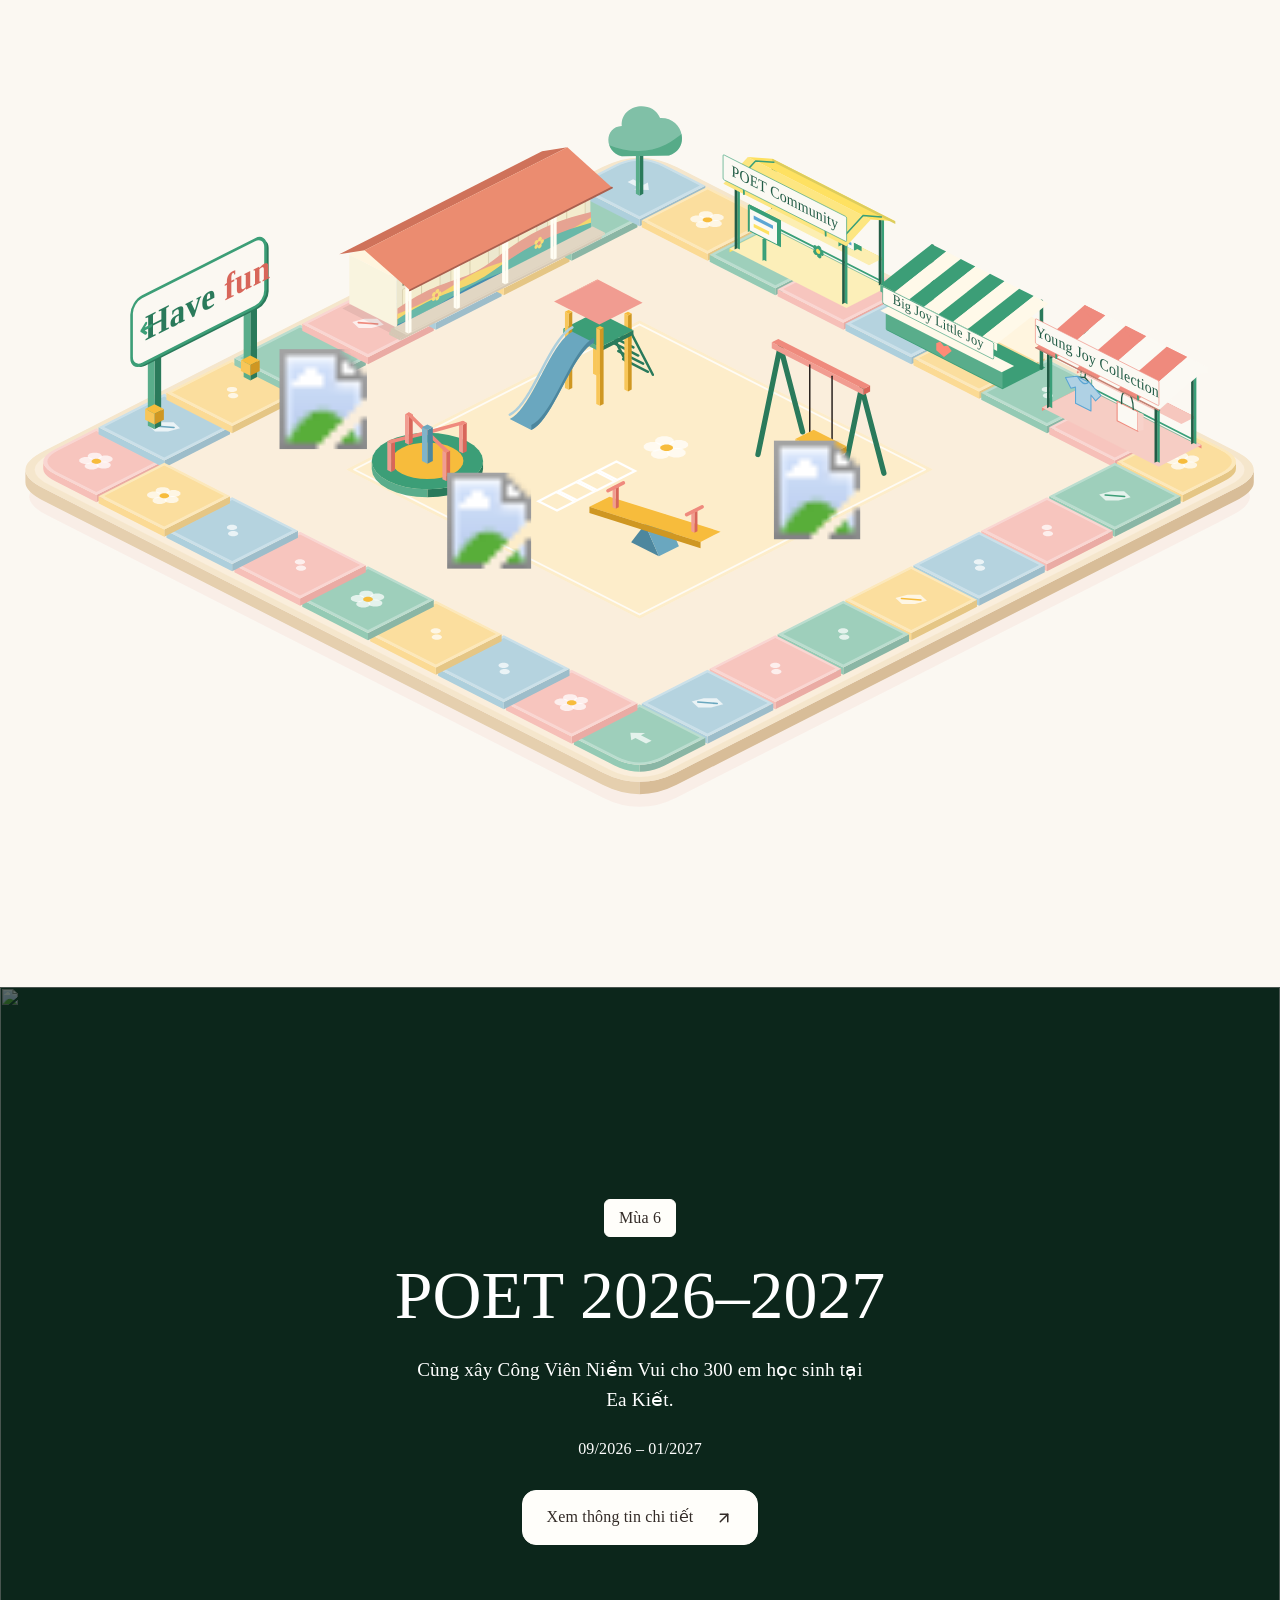
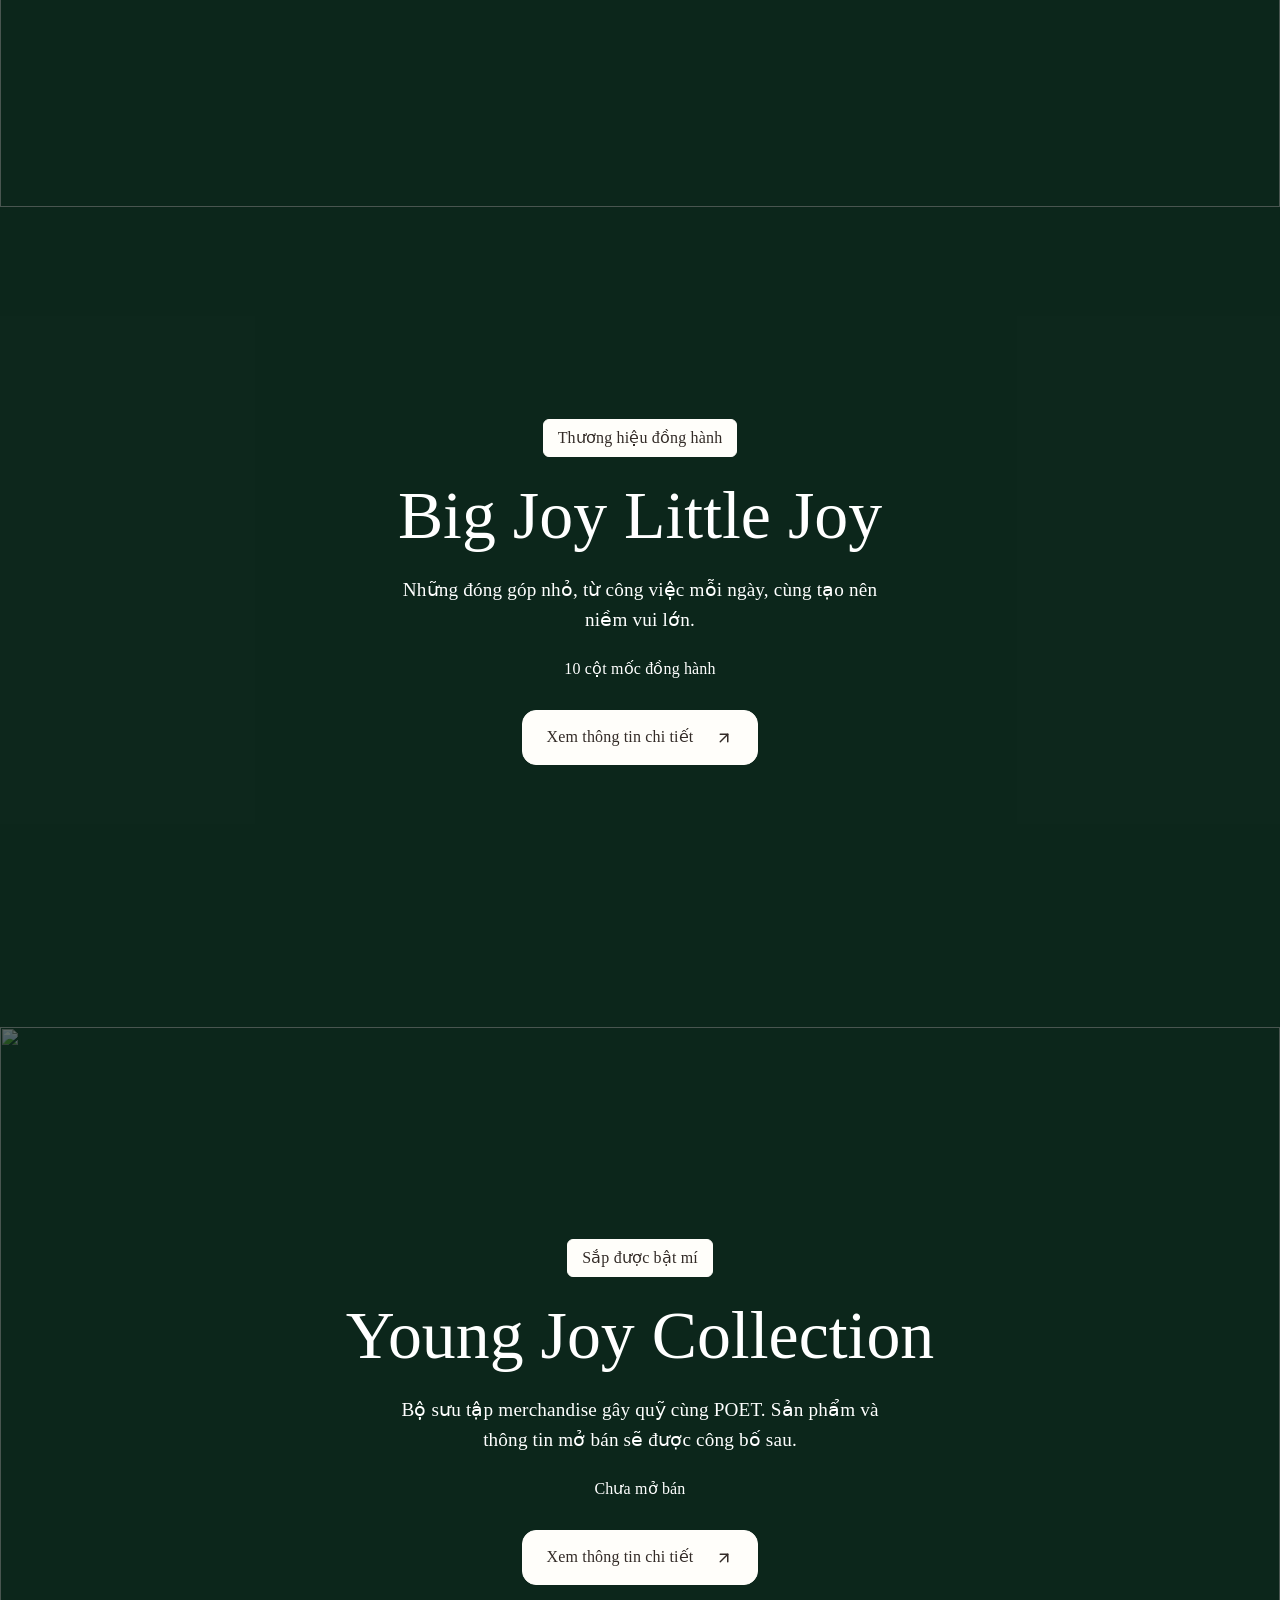
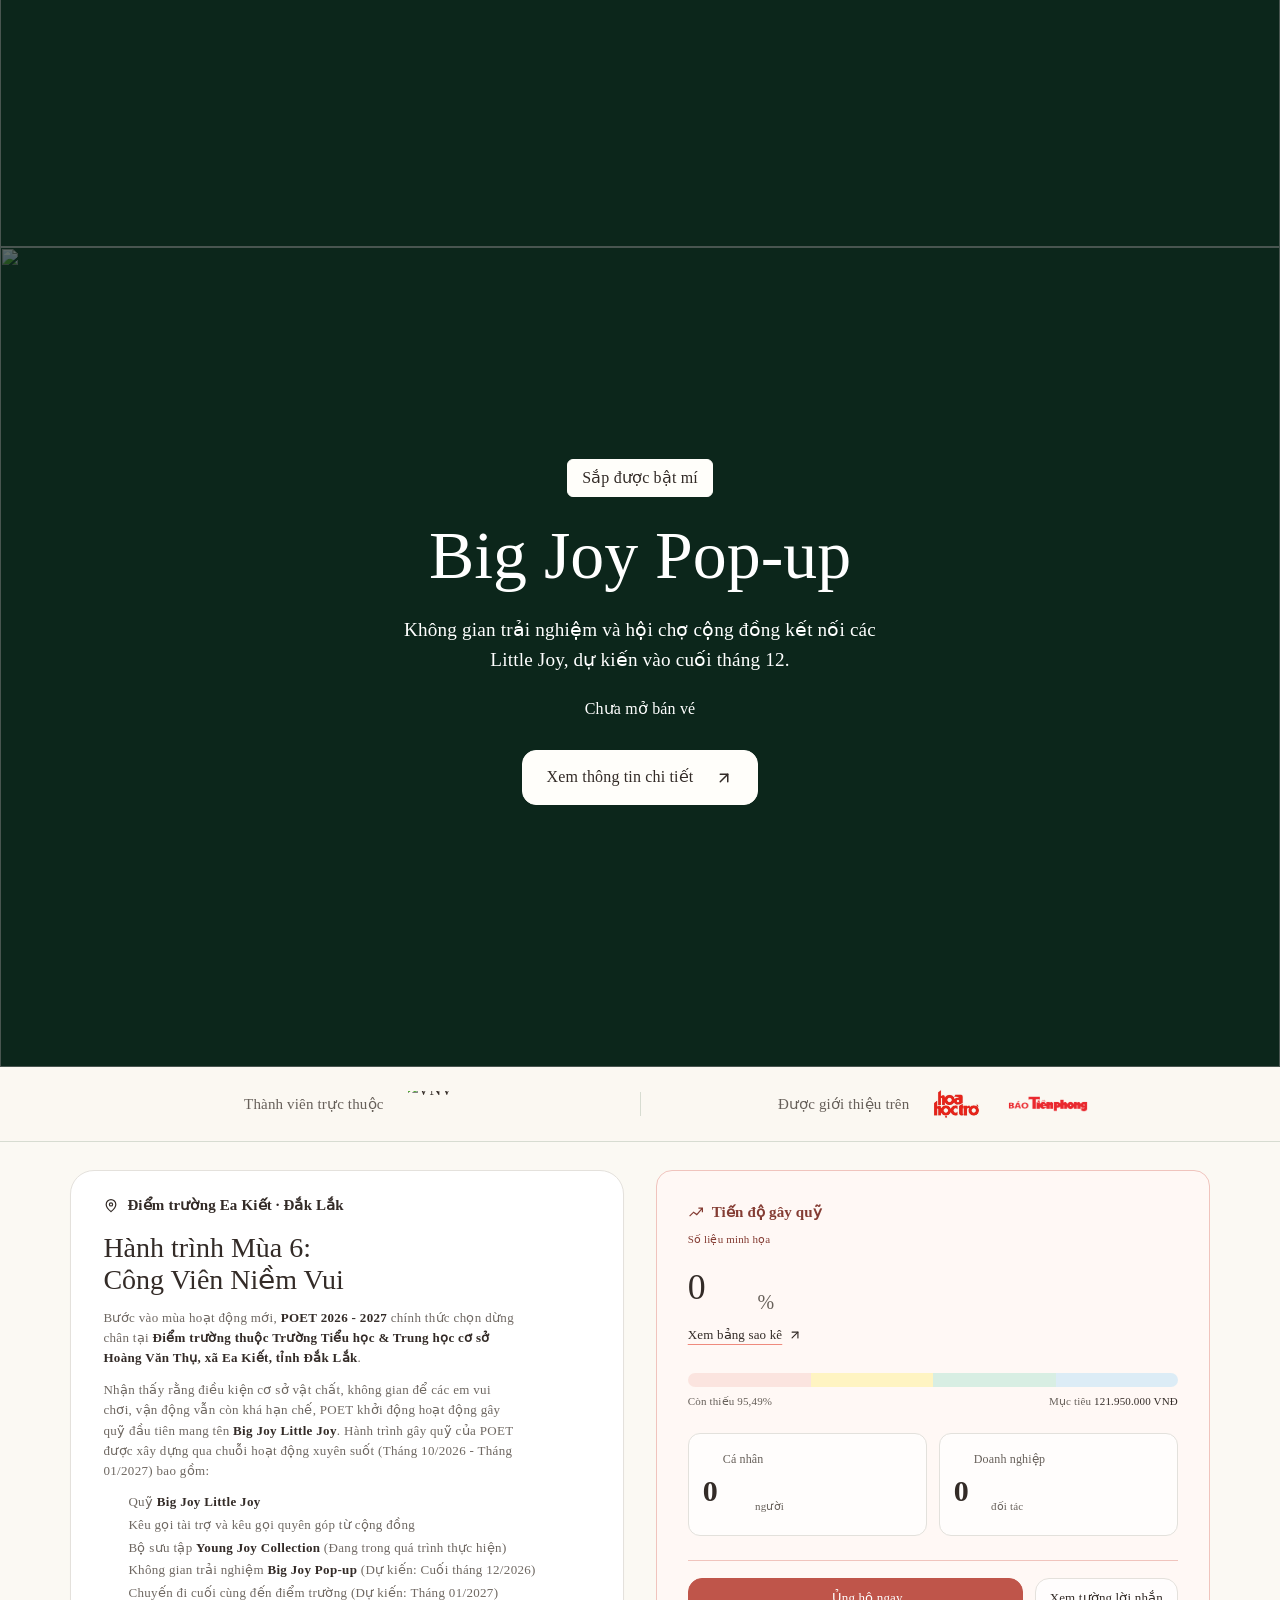
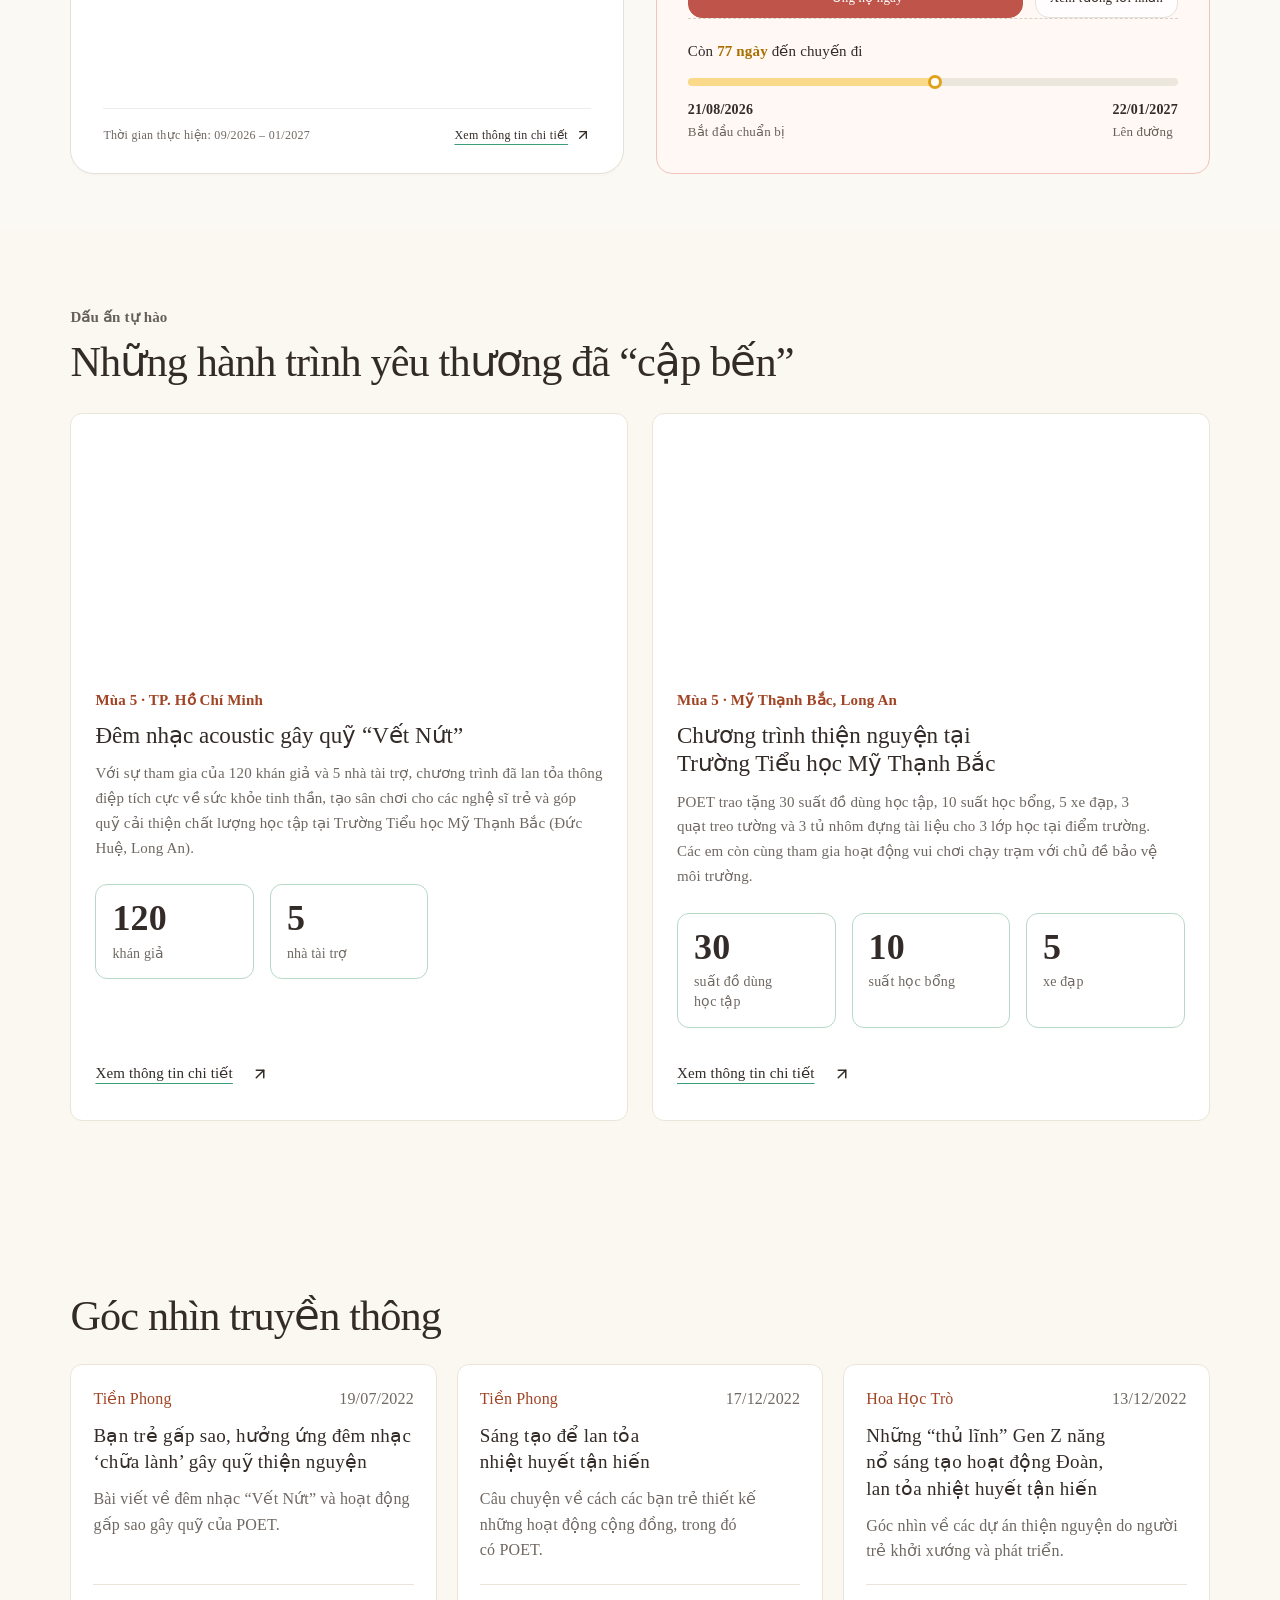
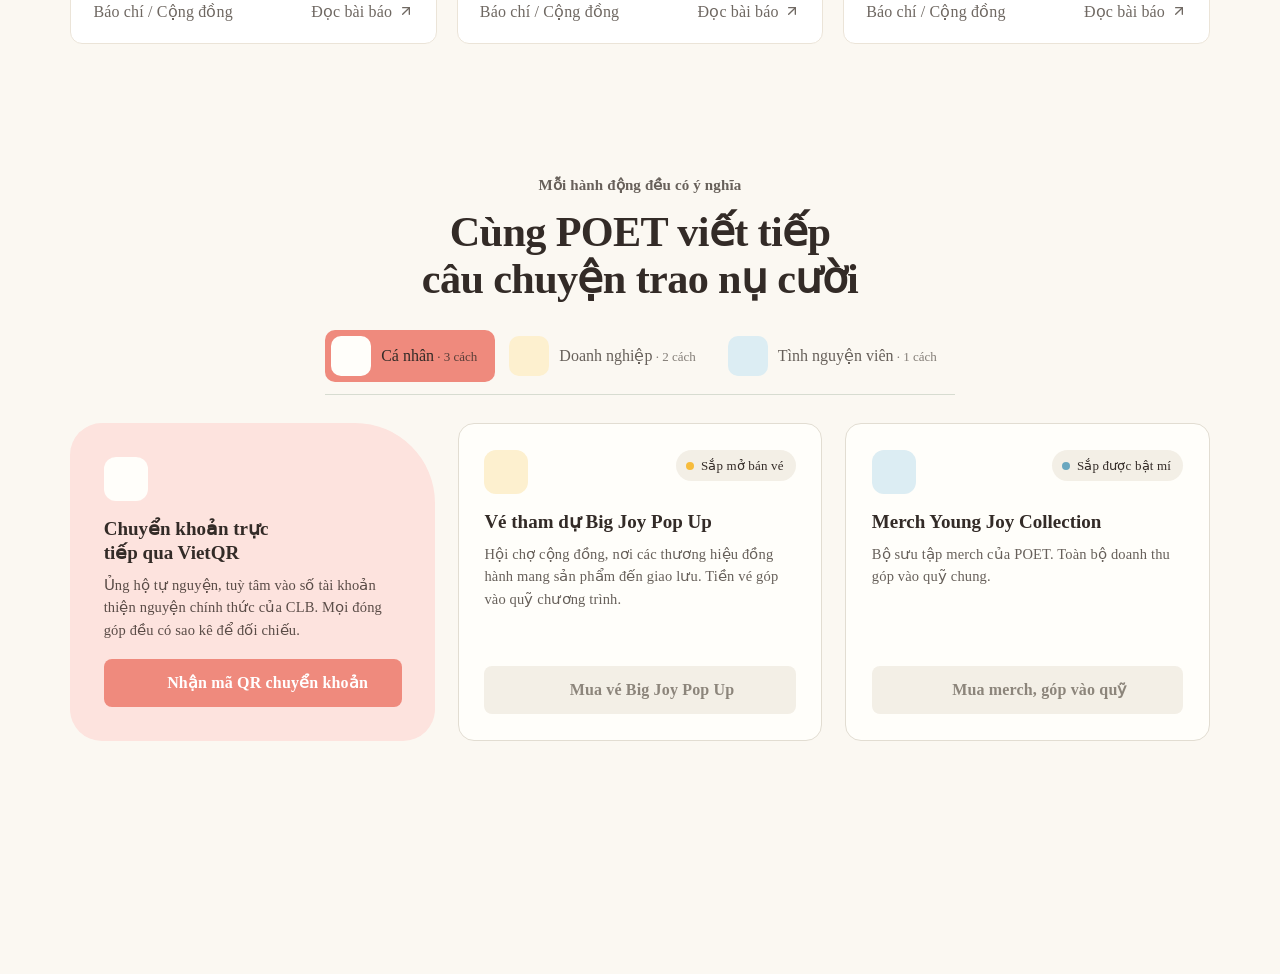
==== commit 72d04f57: "fb-61: fundraising count-up waits for live numbers instead of running the baked fixture Co-Authored-" ====
--- a/index.html
+++ b/index.html
@@ -21,12 +21,12 @@
     })();
   </script>
   <link rel="stylesheet" href="v2.css">
-  <link rel="stylesheet" href="world.css?v=fb-60">
+  <link rel="stylesheet" href="world.css?v=fb-61">
   <link rel="preload" href="fonts/Product%20Sans%20Regular.otf" as="font" type="font/otf" crossorigin data-site-font>
-  <link rel="stylesheet" href="site.css?v=fb-60">
+  <link rel="stylesheet" href="site.css?v=fb-61">
   <link rel="stylesheet" href="motion/motion.css?v=anim-4"><script>try{sessionStorage.getItem('poet-wave-in')&&(document.documentElement.classList.add('wave-in'),setTimeout(function(){document.documentElement.classList.remove('wave-in')},1500))}catch(e){}(function(d){var l=['localhost','127.0.0.1','[::1]'].indexOf(location.hostname)>-1&&!/[?&]heroMotion=respect/.test(location.search);if(!('IntersectionObserver'in window)||(matchMedia('(prefers-reduced-motion: reduce)').matches&&!l))return;d.classList.add('m-js');setTimeout(function(){if(!d.classList.contains('m-ready'))d.classList.remove('m-js')},3000)})(document.documentElement)</script><script type="module" src="motion/motion.mjs?v=anim-4"></script>
-  <script type="module" src="chrome.js?v=fb-60"></script>
-  <script type="module" src="site.js?v=fb-60"></script>
+  <script type="module" src="chrome.js?v=fb-61"></script>
+  <script type="module" src="site.js?v=fb-61"></script>
   <script src="vendor/gsap/gsap.min.js" defer></script>
   <script src="vendor/gsap/MotionPathPlugin.min.js" defer></script>
   <script src="hero-debug.js?v=hero-runtime-6" defer></script>
@@ -120,7 +120,7 @@
     <div class="fund-progress"><div class="fund-progress-track" role="progressbar" aria-label="Tiến độ Mùa 6 (số liệu minh họa từ prototype)" aria-valuemin="0" aria-valuemax="100" aria-valuenow="4.51"><span class="fund-progress-fill" aria-hidden="true"></span></div><div class="fund-scale"><span>Còn thiếu <span data-fund-remaining>95,49%</span></span><span>Mục tiêu <strong>121.950.000 VNĐ</strong></span></div></div>
     <div class="supporter-stats"><div><span><span class="prototype-icon" style="--icon:url('assets/icons/lucide/users.svg');-webkit-mask-image:url('assets/icons/lucide/users.svg');mask-image:url('assets/icons/lucide/users.svg')" aria-hidden="true"></span>Cá nhân</span><strong><span class="fund-number" data-fund-final="248" aria-hidden="true"><span data-fund-kind="individual" data-fund-count="248">248</span></span><small aria-hidden="true"> người</small><span class="sr-only">248 người</span></strong></div><div><span><span class="prototype-icon" style="--icon:url('assets/icons/lucide/building-2.svg');-webkit-mask-image:url('assets/icons/lucide/building-2.svg');mask-image:url('assets/icons/lucide/building-2.svg')" aria-hidden="true"></span>Doanh nghiệp</span><strong><span class="fund-number" data-fund-final="14" aria-hidden="true"><span data-fund-kind="business" data-fund-count="14">14</span></span><small aria-hidden="true"> đối tác</small><span class="sr-only">14 đối tác</span></strong></div></div>
     <div class="fund-actions"><a class="btn" href="dong-hanh/#ca-nhan" data-donate><span class="prototype-icon" style="--icon:url('assets/icons/lucide/heart.svg');-webkit-mask-image:url('assets/icons/lucide/heart.svg');mask-image:url('assets/icons/lucide/heart.svg')" aria-hidden="true"></span>Ủng hộ ngay</a><a class="btn btn--outline" href="dong-hanh/#loi-nhan">Xem tường lời nhắn<svg class="link-arrow" viewBox="0 0 24 24" fill="none" stroke="currentColor" stroke-width="2" stroke-linecap="round" stroke-linejoin="round" aria-hidden="true" focusable="false"><path d="M7 7h10v10"/><path d="M7 17 17 7"/></svg></a></div>
-  <div class="fund-timeline" data-campaign-timeline data-prep="2026-08-21" data-trip="2027-01-22" data-end="2027-01-24"><p class="fund-timeline-text">Còn <b>77 ngày</b> đến chuyến đi</p><div class="fund-timeline-track" aria-hidden="true"><i style="width:50.41522255291005%"></i><b style="left:50.41522255291005%"></b></div><div class="fund-timeline-ends"><p><b>21/08/2026</b><span>Bắt đầu chuẩn bị</span></p><p><b>22/01/2027</b><span>Lên đường</span></p></div></div></aside></div></div></section><section class="section-shell archive-section archive-section--home" id="dau-an"><div class="section-heading" data-reveal><div><p class="eyebrow">Dấu ấn tự hào</p><h2>Những hành trình yêu thương đã “cập bến”</h2></div></div><div class="archive-grid"><article class="story-card" data-reveal><a class="story-image-link" href="du-an/vet-nut/" aria-label="Đọc Đêm nhạc acoustic gây quỹ “Vết Nứt”"><figure class="image-frame "><img src="assets/editorial/story-vet-nut-1280.webp" srcset="assets/editorial/story-vet-nut-640.webp 640w, assets/editorial/story-vet-nut-1280.webp 1280w" sizes="(max-width: 700px) 100vw, 60vw" width="1280" height="720" loading="lazy" decoding="async" alt="Các bạn tham gia đêm nhạc — ảnh từ album Vết Nứt của POET."></figure></a><div class="story-copy"><p class="eyebrow">Mùa 5 · TP. Hồ Chí Minh</p><h3><a href="du-an/vet-nut/">Đêm nhạc acoustic gây quỹ “Vết Nứt”</a></h3><p>Với sự tham gia của 120 khán giả và 5 nhà tài trợ, chương trình đã lan tỏa thông điệp tích cực về sức khỏe tinh thần, tạo sân chơi cho các nghệ sĩ trẻ và góp quỹ cải thiện chất lượng học tập tại Trường Tiểu học Mỹ Thạnh Bắc (Đức Huệ, Long An).</p><ul class="inline-metrics"><li><strong>120</strong><span>khán giả</span></li><li><strong>5</strong><span>nhà tài trợ</span></li></ul><a class="text-link" href="du-an/vet-nut/">Xem thông tin chi tiết<svg class="link-arrow" viewBox="0 0 24 24" fill="none" stroke="currentColor" stroke-width="2" stroke-linecap="round" stroke-linejoin="round" aria-hidden="true" focusable="false"><path d="M7 7h10v10"/><path d="M7 17 17 7"/></svg></a></div></article><article class="story-card" data-reveal><a class="story-image-link" href="du-an/go-ngai/" aria-label="Đọc Chương trình thiện nguyện tại Trường Tiểu học Mỹ Thạnh Bắc"><figure class="image-frame "><img src="assets/editorial/story-go-ngai-1280.webp" srcset="assets/editorial/story-go-ngai-640.webp 640w, assets/editorial/story-go-ngai-1280.webp 1280w" sizes="(max-width: 700px) 100vw, 60vw" width="1280" height="853" loading="lazy" decoding="async" alt="Các thành viên tại chuyến đi — ảnh từ album Final Trip của POET."></figure></a><div class="story-copy"><p class="eyebrow">Mùa 5 · Mỹ Thạnh Bắc, Long An</p><h3><a href="du-an/go-ngai/">Chương trình thiện nguyện tại Trường Tiểu học Mỹ Thạnh Bắc</a></h3><p>POET trao tặng 30 suất đồ dùng học tập, 10 suất học bổng, 5 xe đạp, 3 quạt treo tường và 3 tủ nhôm đựng tài liệu cho 3 lớp học tại điểm trường. Các em còn cùng tham gia hoạt động vui chơi chạy trạm với chủ đề bảo vệ môi trường.</p><ul class="inline-metrics"><li><strong>30</strong><span>suất đồ dùng học tập</span></li><li><strong>10</strong><span>suất học bổng</span></li><li><strong>5</strong><span>xe đạp</span></li></ul><a class="text-link" href="du-an/go-ngai/">Xem thông tin chi tiết<svg class="link-arrow" viewBox="0 0 24 24" fill="none" stroke="currentColor" stroke-width="2" stroke-linecap="round" stroke-linejoin="round" aria-hidden="true" focusable="false"><path d="M7 7h10v10"/><path d="M7 17 17 7"/></svg></a></div></article></div></section><section class="section-shell press-section" id="truyen-thong"><div class="section-heading" data-reveal><div><h2>Góc nhìn truyền thông</h2></div></div><div class="press-grid"><article class="media-card"><div class="media-meta"><span class="publication">Tiền Phong</span><time datetime="2022-07-19">19/07/2022</time></div><h3><a href="https://tienphong.vn/ban-tre-gap-sao-huong-ung-dem-nhac-chua-lanh-gay-quy-thien-nguyen-post1454826.tpo" target="_blank" rel="noopener noreferrer">Bạn trẻ gấp sao, hưởng ứng đêm nhạc ‘chữa lành’ gây quỹ thiện nguyện<span class="sr-only"> (mở trong tab mới)</span></a></h3><p>Bài viết về đêm nhạc “Vết Nứt” và hoạt động gấp sao gây quỹ của POET.</p><div class="media-foot"><span>Báo chí / Cộng đồng</span><span aria-hidden="true">Đọc bài báo<svg class="icon-inline" viewBox="0 0 24 24" fill="none" stroke="currentColor" stroke-width="2" stroke-linecap="round" stroke-linejoin="round" aria-hidden="true" focusable="false"><path d="M7 7h10v10"/><path d="M7 17 17 7"/></svg></span></div></article><article class="media-card"><div class="media-meta"><span class="publication">Tiền Phong</span><time datetime="2022-12-17">17/12/2022</time></div><h3><a href="https://tienphong.vn/sang-tao-de-lan-toa-nhiet-huyet-tan-hien-post1494246.tpo" target="_blank" rel="noopener noreferrer">Sáng tạo để lan tỏa nhiệt huyết tận hiến<span class="sr-only"> (mở trong tab mới)</span></a></h3><p>Câu chuyện về cách các bạn trẻ thiết kế những hoạt động cộng đồng, trong đó có POET.</p><div class="media-foot"><span>Báo chí / Cộng đồng</span><span aria-hidden="true">Đọc bài báo<svg class="icon-inline" viewBox="0 0 24 24" fill="none" stroke="currentColor" stroke-width="2" stroke-linecap="round" stroke-linejoin="round" aria-hidden="true" focusable="false"><path d="M7 7h10v10"/><path d="M7 17 17 7"/></svg></span></div></article><article class="media-card"><div class="media-meta"><span class="publication">Hoa Học Trò</span><time datetime="2022-12-13">13/12/2022</time></div><h3><a href="https://hoahoctro.tienphong.vn/nhung-thu-linh-gen-z-nang-no-sang-tao-hoat-dong-doan-lan-toa-nhiet-huyet-tan-hien-post1494482.tpo" target="_blank" rel="noopener noreferrer">Những “thủ lĩnh” Gen Z năng nổ sáng tạo hoạt động Đoàn, lan tỏa nhiệt huyết tận hiến<span class="sr-only"> (mở trong tab mới)</span></a></h3><p>Góc nhìn về các dự án thiện nguyện do người trẻ khởi xướng và phát triển.</p><div class="media-foot"><span>Báo chí / Cộng đồng</span><span aria-hidden="true">Đọc bài báo<svg class="icon-inline" viewBox="0 0 24 24" fill="none" stroke="currentColor" stroke-width="2" stroke-linecap="round" stroke-linejoin="round" aria-hidden="true" focusable="false"><path d="M7 7h10v10"/><path d="M7 17 17 7"/></svg></span></div></article></div></section><section class="section-shell project-ways" id="dong-hanh-du-an"><div class="pw-head"><p class="eyebrow">Mỗi hành động đều có ý nghĩa</p><h2>Cùng POET viết tiếp câu chuyện trao nụ cười</h2></div><div class="site-tabs site-tabs--partner" role="tablist" data-no-hash aria-label="Cách đồng hành cùng POET" data-tab-group="project-ways"><button type="button" role="tab" id="tab-pw-ca-nhan" aria-controls="pw-ca-nhan" aria-selected="true" tabindex="0"><span class="tab-icon"><span class="prototype-icon" style="--icon:url('assets/icons/lucide/heart.svg');-webkit-mask-image:url('assets/icons/lucide/heart.svg');mask-image:url('assets/icons/lucide/heart.svg')" aria-hidden="true"></span></span><span>Cá nhân<small class="pw-count"> · 3 cách</small></span></button><button type="button" role="tab" id="tab-pw-doanh-nghiep" aria-controls="pw-doanh-nghiep" aria-selected="false" tabindex="-1"><span class="tab-icon"><span class="prototype-icon" style="--icon:url('assets/icons/lucide/building-2.svg');-webkit-mask-image:url('assets/icons/lucide/building-2.svg');mask-image:url('assets/icons/lucide/building-2.svg')" aria-hidden="true"></span></span><span>Doanh nghiệp<small class="pw-count"> · 2 cách</small></span></button><button type="button" role="tab" id="tab-pw-tinh-nguyen-vien" aria-controls="pw-tinh-nguyen-vien" aria-selected="false" tabindex="-1"><span class="tab-icon"><span class="prototype-icon" style="--icon:url('assets/icons/lucide/users.svg');-webkit-mask-image:url('assets/icons/lucide/users.svg');mask-image:url('assets/icons/lucide/users.svg')" aria-hidden="true"></span></span><span>Tình nguyện viên<small class="pw-count"> · 1 cách</small></span></button></div><div class="pw-panel" role="tabpanel" id="pw-ca-nhan" aria-labelledby="tab-pw-ca-nhan" tabindex="0"><div class="pw-grid pw-grid--three"><article class="pw-card pw-coral is-feature"><div class="pw-top"><span class="pw-ic"><span class="prototype-icon" style="--icon:url('assets/icons/lucide/qr-code.svg');-webkit-mask-image:url('assets/icons/lucide/qr-code.svg');mask-image:url('assets/icons/lucide/qr-code.svg')" aria-hidden="true"></span></span></div><h3>Chuyển khoản trực tiếp qua VietQR</h3><p>Ủng hộ tự nguyện, tuỳ tâm vào số tài khoản thiện nguyện chính thức của CLB. Mọi đóng góp đều có sao kê để đối chiếu.</p><div class="pw-cta"><a class="pw-donate" href="dong-hanh/#ca-nhan" data-donate><span class="prototype-icon" style="--icon:url('assets/icons/lucide/heart.svg');-webkit-mask-image:url('assets/icons/lucide/heart.svg');mask-image:url('assets/icons/lucide/heart.svg')" aria-hidden="true"></span>Nhận mã QR chuyển khoản</a></div></article><article class="pw-card pw-yellow"><div class="pw-top"><span class="pw-ic"><span class="prototype-icon" style="--icon:url('assets/icons/lucide/ticket.svg');-webkit-mask-image:url('assets/icons/lucide/ticket.svg');mask-image:url('assets/icons/lucide/ticket.svg')" aria-hidden="true"></span></span><span class="pw-status"><i aria-hidden="true"></i>Sắp mở bán vé</span></div><h3>Vé tham dự Big Joy Pop Up</h3><p>Hội chợ cộng đồng, nơi các thương hiệu đồng hành mang sản phẩm đến giao lưu. Tiền vé góp vào quỹ chương trình.</p><div class="pw-cta"><span class="pw-locked" aria-disabled="true"><span class="prototype-icon" style="--icon:url('assets/icons/lucide/lock.svg');-webkit-mask-image:url('assets/icons/lucide/lock.svg');mask-image:url('assets/icons/lucide/lock.svg')" aria-hidden="true"></span><span>Mua vé Big Joy Pop Up<span class="sr-only"> (chưa mở)</span></span></span></div></article><article class="pw-card pw-blue"><div class="pw-top"><span class="pw-ic"><span class="prototype-icon" style="--icon:url('assets/icons/lucide/shopping-bag.svg');-webkit-mask-image:url('assets/icons/lucide/shopping-bag.svg');mask-image:url('assets/icons/lucide/shopping-bag.svg')" aria-hidden="true"></span></span><span class="pw-status"><i aria-hidden="true"></i>Sắp được bật mí</span></div><h3>Merch Young Joy Collection</h3><p>Bộ sưu tập merch của POET. Toàn bộ doanh thu góp vào quỹ chung.</p><div class="pw-cta"><span class="pw-locked" aria-disabled="true"><span class="prototype-icon" style="--icon:url('assets/icons/lucide/lock.svg');-webkit-mask-image:url('assets/icons/lucide/lock.svg');mask-image:url('assets/icons/lucide/lock.svg')" aria-hidden="true"></span><span>Mua merch, góp vào quỹ<span class="sr-only"> (chưa mở)</span></span></span></div></article></div></div><div class="pw-panel" role="tabpanel" id="pw-doanh-nghiep" aria-labelledby="tab-pw-doanh-nghiep" tabindex="0" hidden><div class="pw-grid pw-grid--two"><article class="pw-card pw-yellow"><div class="pw-top"><span class="pw-ic"><span class="prototype-icon" style="--icon:url('assets/icons/lucide/store.svg');-webkit-mask-image:url('assets/icons/lucide/store.svg');mask-image:url('assets/icons/lucide/store.svg')" aria-hidden="true"></span></span></div><h3>Thương hiệu đồng hành</h3><p>Trở thành một “Little Joy” trong chiến dịch Big Joy Little Joy: góp một phần doanh thu sản phẩm để cùng xây Công viên Niềm vui.</p><div class="pw-cta"><a class="pw-btn" href="dong-hanh/#doanh-nghiep">Tìm hiểu Big Joy Little Joy<span class="prototype-icon" style="--icon:url('assets/icons/lucide/arrow-right.svg');-webkit-mask-image:url('assets/icons/lucide/arrow-right.svg');mask-image:url('assets/icons/lucide/arrow-right.svg')" aria-hidden="true"></span></a></div></article><article class="pw-card pw-yellow"><div class="pw-top"><span class="pw-ic"><span class="prototype-icon" style="--icon:url('assets/icons/lucide/handshake.svg');-webkit-mask-image:url('assets/icons/lucide/handshake.svg');mask-image:url('assets/icons/lucide/handshake.svg')" aria-hidden="true"></span></span></div><h3>Nhà tài trợ</h3><p>Hỗ trợ hiện kim hoặc nguồn lực thiết thực cho Công viên Niềm vui. POET trao đổi từng đề xuất theo nhu cầu điểm trường và khả năng của đơn vị.</p><div class="pw-cta"><a class="pw-btn" href="dong-hanh/#doanh-nghiep">Trao đổi cơ hội tài trợ<span class="prototype-icon" style="--icon:url('assets/icons/lucide/arrow-right.svg');-webkit-mask-image:url('assets/icons/lucide/arrow-right.svg');mask-image:url('assets/icons/lucide/arrow-right.svg')" aria-hidden="true"></span></a></div></article></div></div><div class="pw-panel" role="tabpanel" id="pw-tinh-nguyen-vien" aria-labelledby="tab-pw-tinh-nguyen-vien" tabindex="0" hidden><div class="pw-solo"><article class="pw-card pw-blue pw-card--bare"><div class="pw-top"><span class="pw-ic"><span class="prototype-icon" style="--icon:url('assets/icons/lucide/megaphone.svg');-webkit-mask-image:url('assets/icons/lucide/megaphone.svg');mask-image:url('assets/icons/lucide/megaphone.svg')" aria-hidden="true"></span></span><span class="pw-status"><i aria-hidden="true"></i>Hẹn bạn mùa sau</span></div><h3>Tuyển quân Mùa 7</h3><p>Đơn tuyển tình nguyện viên Mùa 6 đã đóng. Theo dõi Facebook POET để nhận thông tin tuyển quân Mùa 7 sớm nhất nha!</p><div class="pw-cta"><a class="pw-btn" href="https://www.facebook.com/poetorganization" target="_blank" rel="noopener noreferrer">Theo dõi Facebook POET<span class="prototype-icon" style="--icon:url('assets/icons/lucide/arrow-up-right.svg');-webkit-mask-image:url('assets/icons/lucide/arrow-up-right.svg');mask-image:url('assets/icons/lucide/arrow-up-right.svg')" aria-hidden="true"></span></a></div></article></div></div></section></main>
+  <div class="fund-timeline" data-campaign-timeline data-prep="2026-08-21" data-trip="2027-01-22" data-end="2027-01-24"><p class="fund-timeline-text">Còn <b>77 ngày</b> đến chuyến đi</p><div class="fund-timeline-track" aria-hidden="true"><i style="width:50.41957807239057%"></i><b style="left:50.41957807239057%"></b></div><div class="fund-timeline-ends"><p><b>21/08/2026</b><span>Bắt đầu chuẩn bị</span></p><p><b>22/01/2027</b><span>Lên đường</span></p></div></div></aside></div></div></section><section class="section-shell archive-section archive-section--home" id="dau-an"><div class="section-heading" data-reveal><div><p class="eyebrow">Dấu ấn tự hào</p><h2>Những hành trình yêu thương đã “cập bến”</h2></div></div><div class="archive-grid"><article class="story-card" data-reveal><a class="story-image-link" href="du-an/vet-nut/" aria-label="Đọc Đêm nhạc acoustic gây quỹ “Vết Nứt”"><figure class="image-frame "><img src="assets/editorial/story-vet-nut-1280.webp" srcset="assets/editorial/story-vet-nut-640.webp 640w, assets/editorial/story-vet-nut-1280.webp 1280w" sizes="(max-width: 700px) 100vw, 60vw" width="1280" height="720" loading="lazy" decoding="async" alt="Các bạn tham gia đêm nhạc — ảnh từ album Vết Nứt của POET."></figure></a><div class="story-copy"><p class="eyebrow">Mùa 5 · TP. Hồ Chí Minh</p><h3><a href="du-an/vet-nut/">Đêm nhạc acoustic gây quỹ “Vết Nứt”</a></h3><p>Với sự tham gia của 120 khán giả và 5 nhà tài trợ, chương trình đã lan tỏa thông điệp tích cực về sức khỏe tinh thần, tạo sân chơi cho các nghệ sĩ trẻ và góp quỹ cải thiện chất lượng học tập tại Trường Tiểu học Mỹ Thạnh Bắc (Đức Huệ, Long An).</p><ul class="inline-metrics"><li><strong>120</strong><span>khán giả</span></li><li><strong>5</strong><span>nhà tài trợ</span></li></ul><a class="text-link" href="du-an/vet-nut/">Xem thông tin chi tiết<svg class="link-arrow" viewBox="0 0 24 24" fill="none" stroke="currentColor" stroke-width="2" stroke-linecap="round" stroke-linejoin="round" aria-hidden="true" focusable="false"><path d="M7 7h10v10"/><path d="M7 17 17 7"/></svg></a></div></article><article class="story-card" data-reveal><a class="story-image-link" href="du-an/go-ngai/" aria-label="Đọc Chương trình thiện nguyện tại Trường Tiểu học Mỹ Thạnh Bắc"><figure class="image-frame "><img src="assets/editorial/story-go-ngai-1280.webp" srcset="assets/editorial/story-go-ngai-640.webp 640w, assets/editorial/story-go-ngai-1280.webp 1280w" sizes="(max-width: 700px) 100vw, 60vw" width="1280" height="853" loading="lazy" decoding="async" alt="Các thành viên tại chuyến đi — ảnh từ album Final Trip của POET."></figure></a><div class="story-copy"><p class="eyebrow">Mùa 5 · Mỹ Thạnh Bắc, Long An</p><h3><a href="du-an/go-ngai/">Chương trình thiện nguyện tại Trường Tiểu học Mỹ Thạnh Bắc</a></h3><p>POET trao tặng 30 suất đồ dùng học tập, 10 suất học bổng, 5 xe đạp, 3 quạt treo tường và 3 tủ nhôm đựng tài liệu cho 3 lớp học tại điểm trường. Các em còn cùng tham gia hoạt động vui chơi chạy trạm với chủ đề bảo vệ môi trường.</p><ul class="inline-metrics"><li><strong>30</strong><span>suất đồ dùng học tập</span></li><li><strong>10</strong><span>suất học bổng</span></li><li><strong>5</strong><span>xe đạp</span></li></ul><a class="text-link" href="du-an/go-ngai/">Xem thông tin chi tiết<svg class="link-arrow" viewBox="0 0 24 24" fill="none" stroke="currentColor" stroke-width="2" stroke-linecap="round" stroke-linejoin="round" aria-hidden="true" focusable="false"><path d="M7 7h10v10"/><path d="M7 17 17 7"/></svg></a></div></article></div></section><section class="section-shell press-section" id="truyen-thong"><div class="section-heading" data-reveal><div><h2>Góc nhìn truyền thông</h2></div></div><div class="press-grid"><article class="media-card"><div class="media-meta"><span class="publication">Tiền Phong</span><time datetime="2022-07-19">19/07/2022</time></div><h3><a href="https://tienphong.vn/ban-tre-gap-sao-huong-ung-dem-nhac-chua-lanh-gay-quy-thien-nguyen-post1454826.tpo" target="_blank" rel="noopener noreferrer">Bạn trẻ gấp sao, hưởng ứng đêm nhạc ‘chữa lành’ gây quỹ thiện nguyện<span class="sr-only"> (mở trong tab mới)</span></a></h3><p>Bài viết về đêm nhạc “Vết Nứt” và hoạt động gấp sao gây quỹ của POET.</p><div class="media-foot"><span>Báo chí / Cộng đồng</span><span aria-hidden="true">Đọc bài báo<svg class="icon-inline" viewBox="0 0 24 24" fill="none" stroke="currentColor" stroke-width="2" stroke-linecap="round" stroke-linejoin="round" aria-hidden="true" focusable="false"><path d="M7 7h10v10"/><path d="M7 17 17 7"/></svg></span></div></article><article class="media-card"><div class="media-meta"><span class="publication">Tiền Phong</span><time datetime="2022-12-17">17/12/2022</time></div><h3><a href="https://tienphong.vn/sang-tao-de-lan-toa-nhiet-huyet-tan-hien-post1494246.tpo" target="_blank" rel="noopener noreferrer">Sáng tạo để lan tỏa nhiệt huyết tận hiến<span class="sr-only"> (mở trong tab mới)</span></a></h3><p>Câu chuyện về cách các bạn trẻ thiết kế những hoạt động cộng đồng, trong đó có POET.</p><div class="media-foot"><span>Báo chí / Cộng đồng</span><span aria-hidden="true">Đọc bài báo<svg class="icon-inline" viewBox="0 0 24 24" fill="none" stroke="currentColor" stroke-width="2" stroke-linecap="round" stroke-linejoin="round" aria-hidden="true" focusable="false"><path d="M7 7h10v10"/><path d="M7 17 17 7"/></svg></span></div></article><article class="media-card"><div class="media-meta"><span class="publication">Hoa Học Trò</span><time datetime="2022-12-13">13/12/2022</time></div><h3><a href="https://hoahoctro.tienphong.vn/nhung-thu-linh-gen-z-nang-no-sang-tao-hoat-dong-doan-lan-toa-nhiet-huyet-tan-hien-post1494482.tpo" target="_blank" rel="noopener noreferrer">Những “thủ lĩnh” Gen Z năng nổ sáng tạo hoạt động Đoàn, lan tỏa nhiệt huyết tận hiến<span class="sr-only"> (mở trong tab mới)</span></a></h3><p>Góc nhìn về các dự án thiện nguyện do người trẻ khởi xướng và phát triển.</p><div class="media-foot"><span>Báo chí / Cộng đồng</span><span aria-hidden="true">Đọc bài báo<svg class="icon-inline" viewBox="0 0 24 24" fill="none" stroke="currentColor" stroke-width="2" stroke-linecap="round" stroke-linejoin="round" aria-hidden="true" focusable="false"><path d="M7 7h10v10"/><path d="M7 17 17 7"/></svg></span></div></article></div></section><section class="section-shell project-ways" id="dong-hanh-du-an"><div class="pw-head"><p class="eyebrow">Mỗi hành động đều có ý nghĩa</p><h2>Cùng POET viết tiếp câu chuyện trao nụ cười</h2></div><div class="site-tabs site-tabs--partner" role="tablist" data-no-hash aria-label="Cách đồng hành cùng POET" data-tab-group="project-ways"><button type="button" role="tab" id="tab-pw-ca-nhan" aria-controls="pw-ca-nhan" aria-selected="true" tabindex="0"><span class="tab-icon"><span class="prototype-icon" style="--icon:url('assets/icons/lucide/heart.svg');-webkit-mask-image:url('assets/icons/lucide/heart.svg');mask-image:url('assets/icons/lucide/heart.svg')" aria-hidden="true"></span></span><span>Cá nhân<small class="pw-count"> · 3 cách</small></span></button><button type="button" role="tab" id="tab-pw-doanh-nghiep" aria-controls="pw-doanh-nghiep" aria-selected="false" tabindex="-1"><span class="tab-icon"><span class="prototype-icon" style="--icon:url('assets/icons/lucide/building-2.svg');-webkit-mask-image:url('assets/icons/lucide/building-2.svg');mask-image:url('assets/icons/lucide/building-2.svg')" aria-hidden="true"></span></span><span>Doanh nghiệp<small class="pw-count"> · 2 cách</small></span></button><button type="button" role="tab" id="tab-pw-tinh-nguyen-vien" aria-controls="pw-tinh-nguyen-vien" aria-selected="false" tabindex="-1"><span class="tab-icon"><span class="prototype-icon" style="--icon:url('assets/icons/lucide/users.svg');-webkit-mask-image:url('assets/icons/lucide/users.svg');mask-image:url('assets/icons/lucide/users.svg')" aria-hidden="true"></span></span><span>Tình nguyện viên<small class="pw-count"> · 1 cách</small></span></button></div><div class="pw-panel" role="tabpanel" id="pw-ca-nhan" aria-labelledby="tab-pw-ca-nhan" tabindex="0"><div class="pw-grid pw-grid--three"><article class="pw-card pw-coral is-feature"><div class="pw-top"><span class="pw-ic"><span class="prototype-icon" style="--icon:url('assets/icons/lucide/qr-code.svg');-webkit-mask-image:url('assets/icons/lucide/qr-code.svg');mask-image:url('assets/icons/lucide/qr-code.svg')" aria-hidden="true"></span></span></div><h3>Chuyển khoản trực tiếp qua VietQR</h3><p>Ủng hộ tự nguyện, tuỳ tâm vào số tài khoản thiện nguyện chính thức của CLB. Mọi đóng góp đều có sao kê để đối chiếu.</p><div class="pw-cta"><a class="pw-donate" href="dong-hanh/#ca-nhan" data-donate><span class="prototype-icon" style="--icon:url('assets/icons/lucide/heart.svg');-webkit-mask-image:url('assets/icons/lucide/heart.svg');mask-image:url('assets/icons/lucide/heart.svg')" aria-hidden="true"></span>Nhận mã QR chuyển khoản</a></div></article><article class="pw-card pw-yellow"><div class="pw-top"><span class="pw-ic"><span class="prototype-icon" style="--icon:url('assets/icons/lucide/ticket.svg');-webkit-mask-image:url('assets/icons/lucide/ticket.svg');mask-image:url('assets/icons/lucide/ticket.svg')" aria-hidden="true"></span></span><span class="pw-status"><i aria-hidden="true"></i>Sắp mở bán vé</span></div><h3>Vé tham dự Big Joy Pop Up</h3><p>Hội chợ cộng đồng, nơi các thương hiệu đồng hành mang sản phẩm đến giao lưu. Tiền vé góp vào quỹ chương trình.</p><div class="pw-cta"><span class="pw-locked" aria-disabled="true"><span class="prototype-icon" style="--icon:url('assets/icons/lucide/lock.svg');-webkit-mask-image:url('assets/icons/lucide/lock.svg');mask-image:url('assets/icons/lucide/lock.svg')" aria-hidden="true"></span><span>Mua vé Big Joy Pop Up<span class="sr-only"> (chưa mở)</span></span></span></div></article><article class="pw-card pw-blue"><div class="pw-top"><span class="pw-ic"><span class="prototype-icon" style="--icon:url('assets/icons/lucide/shopping-bag.svg');-webkit-mask-image:url('assets/icons/lucide/shopping-bag.svg');mask-image:url('assets/icons/lucide/shopping-bag.svg')" aria-hidden="true"></span></span><span class="pw-status"><i aria-hidden="true"></i>Sắp được bật mí</span></div><h3>Merch Young Joy Collection</h3><p>Bộ sưu tập merch của POET. Toàn bộ doanh thu góp vào quỹ chung.</p><div class="pw-cta"><span class="pw-locked" aria-disabled="true"><span class="prototype-icon" style="--icon:url('assets/icons/lucide/lock.svg');-webkit-mask-image:url('assets/icons/lucide/lock.svg');mask-image:url('assets/icons/lucide/lock.svg')" aria-hidden="true"></span><span>Mua merch, góp vào quỹ<span class="sr-only"> (chưa mở)</span></span></span></div></article></div></div><div class="pw-panel" role="tabpanel" id="pw-doanh-nghiep" aria-labelledby="tab-pw-doanh-nghiep" tabindex="0" hidden><div class="pw-grid pw-grid--two"><article class="pw-card pw-yellow"><div class="pw-top"><span class="pw-ic"><span class="prototype-icon" style="--icon:url('assets/icons/lucide/store.svg');-webkit-mask-image:url('assets/icons/lucide/store.svg');mask-image:url('assets/icons/lucide/store.svg')" aria-hidden="true"></span></span></div><h3>Thương hiệu đồng hành</h3><p>Trở thành một “Little Joy” trong chiến dịch Big Joy Little Joy: góp một phần doanh thu sản phẩm để cùng xây Công viên Niềm vui.</p><div class="pw-cta"><a class="pw-btn" href="dong-hanh/#doanh-nghiep">Tìm hiểu Big Joy Little Joy<span class="prototype-icon" style="--icon:url('assets/icons/lucide/arrow-right.svg');-webkit-mask-image:url('assets/icons/lucide/arrow-right.svg');mask-image:url('assets/icons/lucide/arrow-right.svg')" aria-hidden="true"></span></a></div></article><article class="pw-card pw-yellow"><div class="pw-top"><span class="pw-ic"><span class="prototype-icon" style="--icon:url('assets/icons/lucide/handshake.svg');-webkit-mask-image:url('assets/icons/lucide/handshake.svg');mask-image:url('assets/icons/lucide/handshake.svg')" aria-hidden="true"></span></span></div><h3>Nhà tài trợ</h3><p>Hỗ trợ hiện kim hoặc nguồn lực thiết thực cho Công viên Niềm vui. POET trao đổi từng đề xuất theo nhu cầu điểm trường và khả năng của đơn vị.</p><div class="pw-cta"><a class="pw-btn" href="dong-hanh/#doanh-nghiep">Trao đổi cơ hội tài trợ<span class="prototype-icon" style="--icon:url('assets/icons/lucide/arrow-right.svg');-webkit-mask-image:url('assets/icons/lucide/arrow-right.svg');mask-image:url('assets/icons/lucide/arrow-right.svg')" aria-hidden="true"></span></a></div></article></div></div><div class="pw-panel" role="tabpanel" id="pw-tinh-nguyen-vien" aria-labelledby="tab-pw-tinh-nguyen-vien" tabindex="0" hidden><div class="pw-solo"><article class="pw-card pw-blue pw-card--bare"><div class="pw-top"><span class="pw-ic"><span class="prototype-icon" style="--icon:url('assets/icons/lucide/megaphone.svg');-webkit-mask-image:url('assets/icons/lucide/megaphone.svg');mask-image:url('assets/icons/lucide/megaphone.svg')" aria-hidden="true"></span></span><span class="pw-status"><i aria-hidden="true"></i>Hẹn bạn mùa sau</span></div><h3>Tuyển quân Mùa 7</h3><p>Đơn tuyển tình nguyện viên Mùa 6 đã đóng. Theo dõi Facebook POET để nhận thông tin tuyển quân Mùa 7 sớm nhất nha!</p><div class="pw-cta"><a class="pw-btn" href="https://www.facebook.com/poetorganization" target="_blank" rel="noopener noreferrer">Theo dõi Facebook POET<span class="prototype-icon" style="--icon:url('assets/icons/lucide/arrow-up-right.svg');-webkit-mask-image:url('assets/icons/lucide/arrow-up-right.svg');mask-image:url('assets/icons/lucide/arrow-up-right.svg')" aria-hidden="true"></span></a></div></article></div></div></section></main>
 
   <poet-footer></poet-footer>
 </body>
--- a/site.css
+++ b/site.css
@@ -1057,7 +1057,7 @@
 :is(.campaign-band--prototype,.campaign-side) [data-fund-animate] .fund-number{display:inline-grid;position:relative;font-variant-numeric:tabular-nums;font-kerning:none;white-space:nowrap}
 :is(.campaign-band--prototype,.campaign-side) [data-fund-animate] .fund-number:before{content:attr(data-fund-reserve);visibility:hidden;grid-area:1/1}
 :is(.campaign-band--prototype,.campaign-side) [data-fund-animate] .fund-number>span{grid-area:1/1;text-align:left}
-:is(.campaign-band--prototype,.campaign-side) [data-fund-motion=pending] .fund-number>span{visibility:hidden}
+:is(.campaign-band--prototype,.campaign-side) [data-fund-motion=pending] .fund-number>span,:is(.campaign-band--prototype,.campaign-side) [data-fund-motion=pending] .fund-status{visibility:hidden}
 :is(.campaign-band--prototype,.campaign-side) [data-fund-motion=pending] .fund-number:after{content:'0';grid-area:1/1}
 :is(.campaign-band--prototype,.campaign-side) [data-fund-animate] .fund-progress-fill{clip-path:inset(0 calc(100% - var(--fund-display-progress,var(--progress))) 0 0);transition:clip-path 500ms ease}
 :is(.campaign-band--prototype,.campaign-side) [data-fund-motion=pending] .fund-progress-fill{clip-path:inset(0 100% 0 0);transition:none}
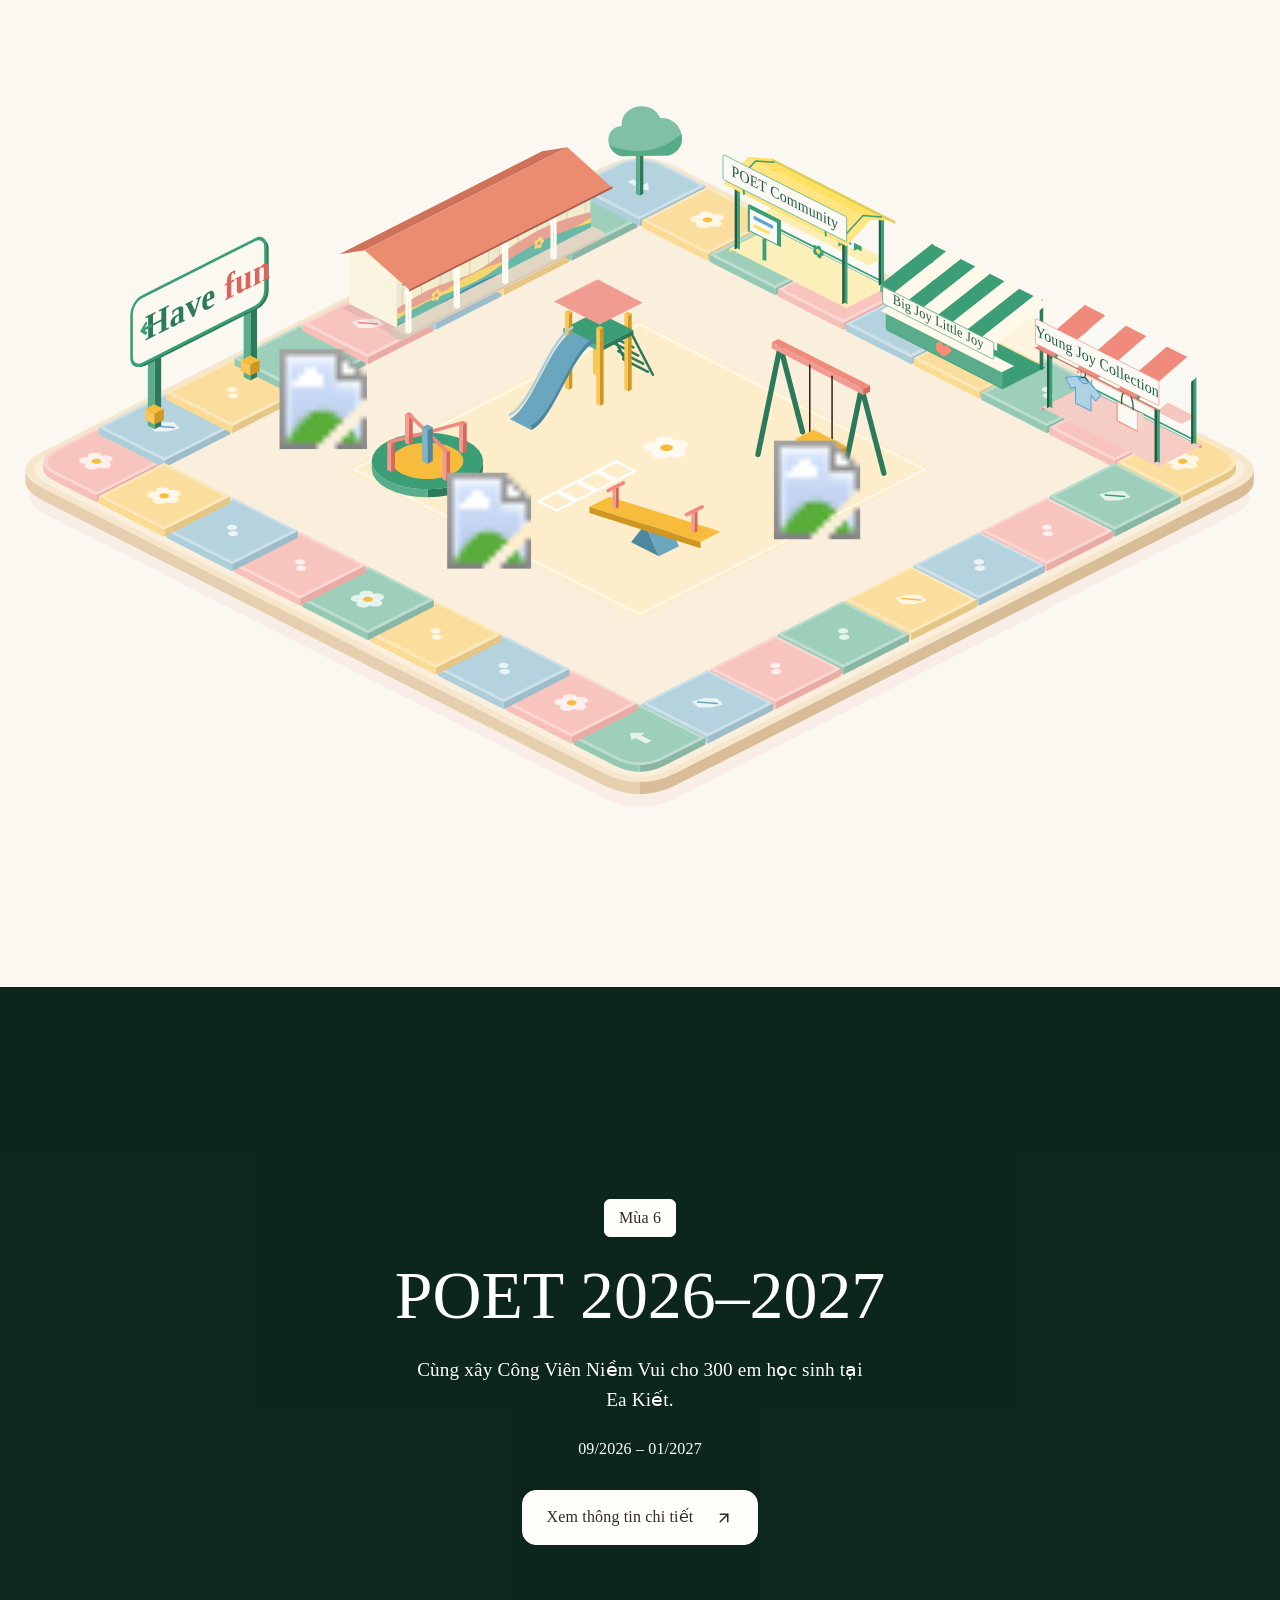
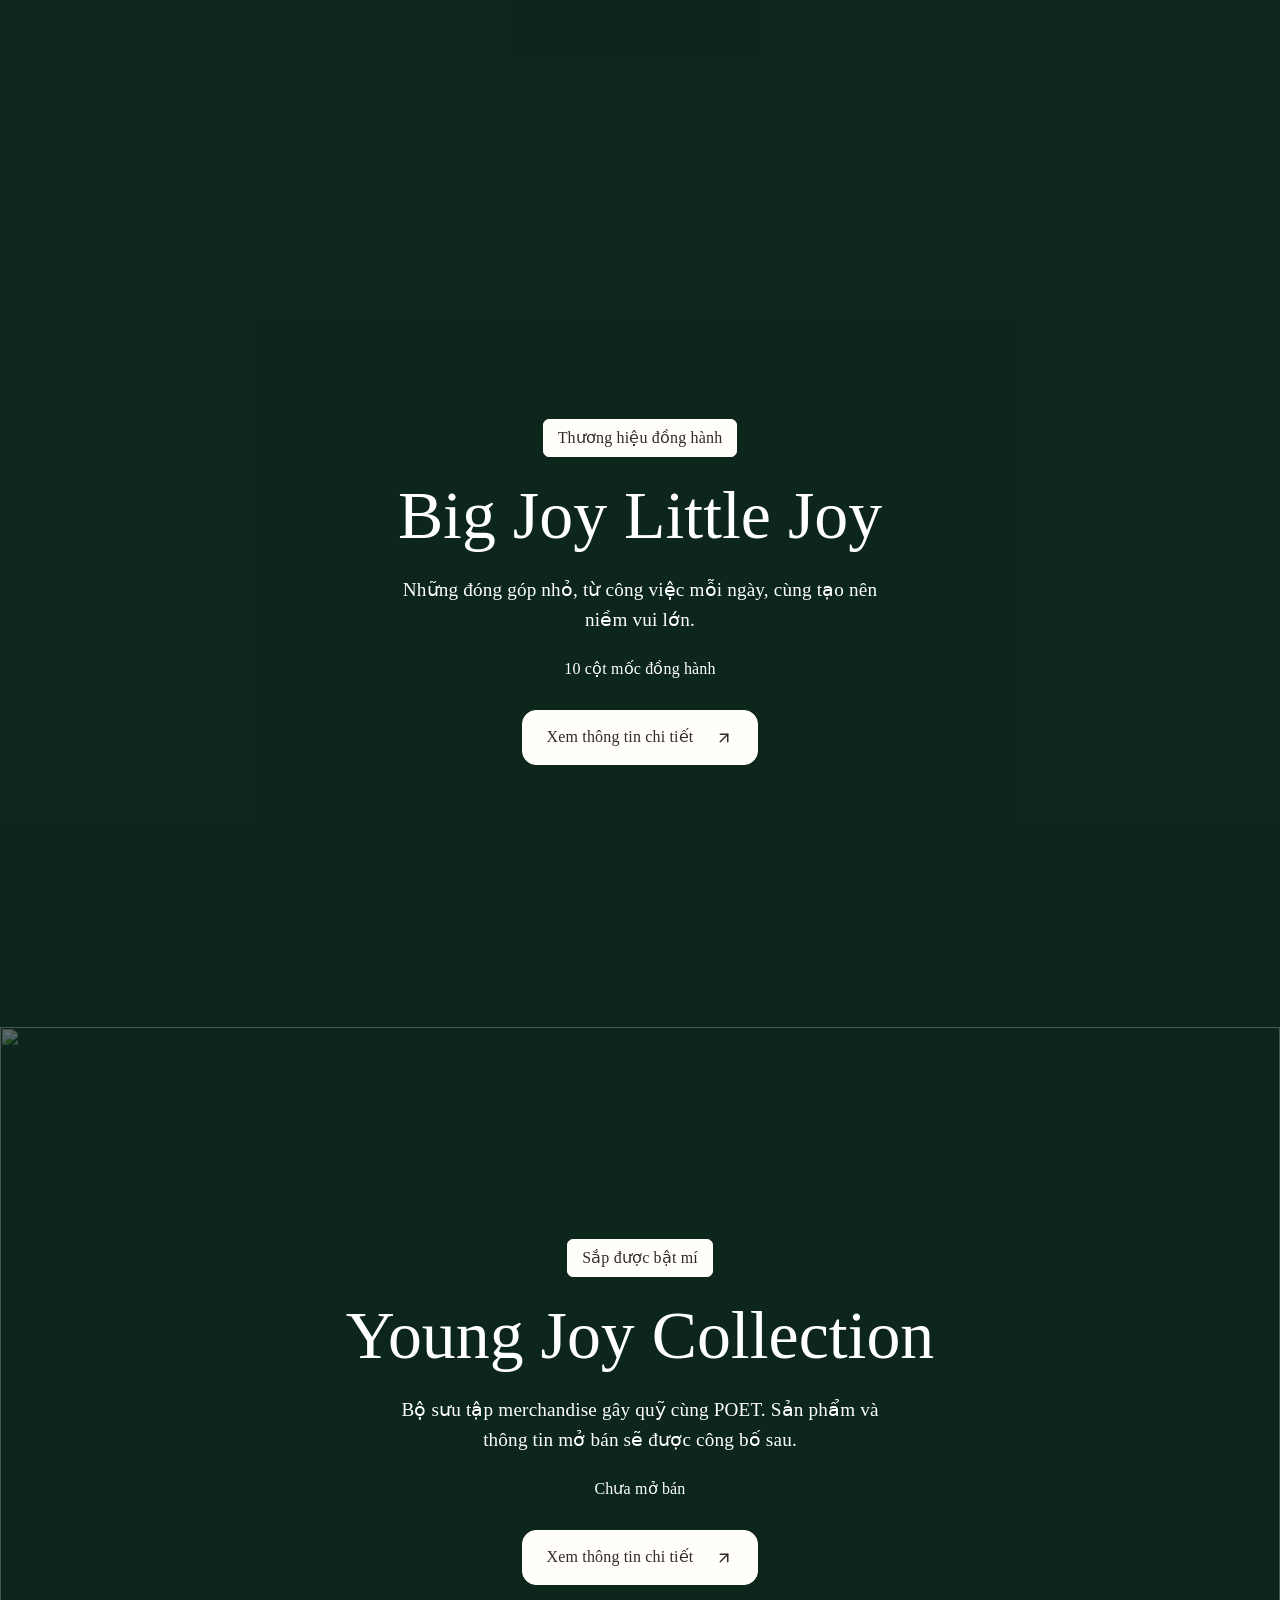
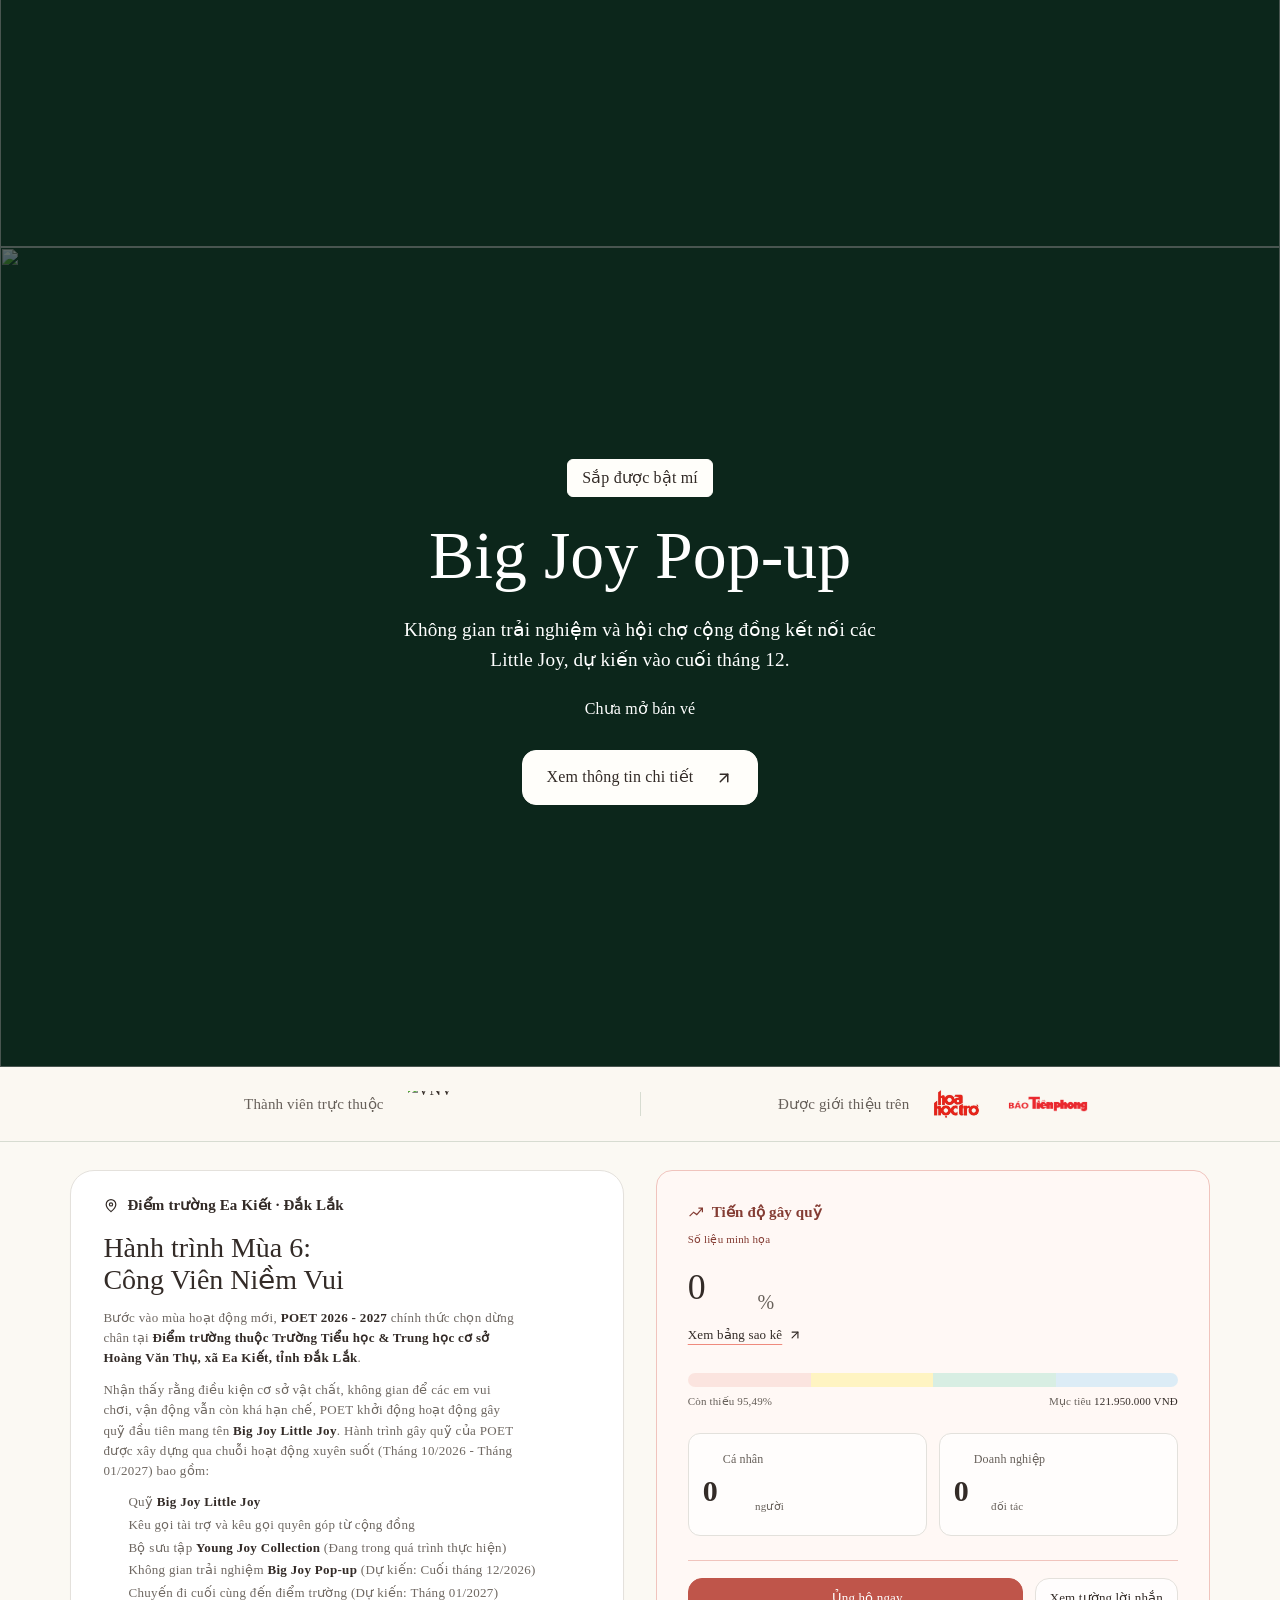
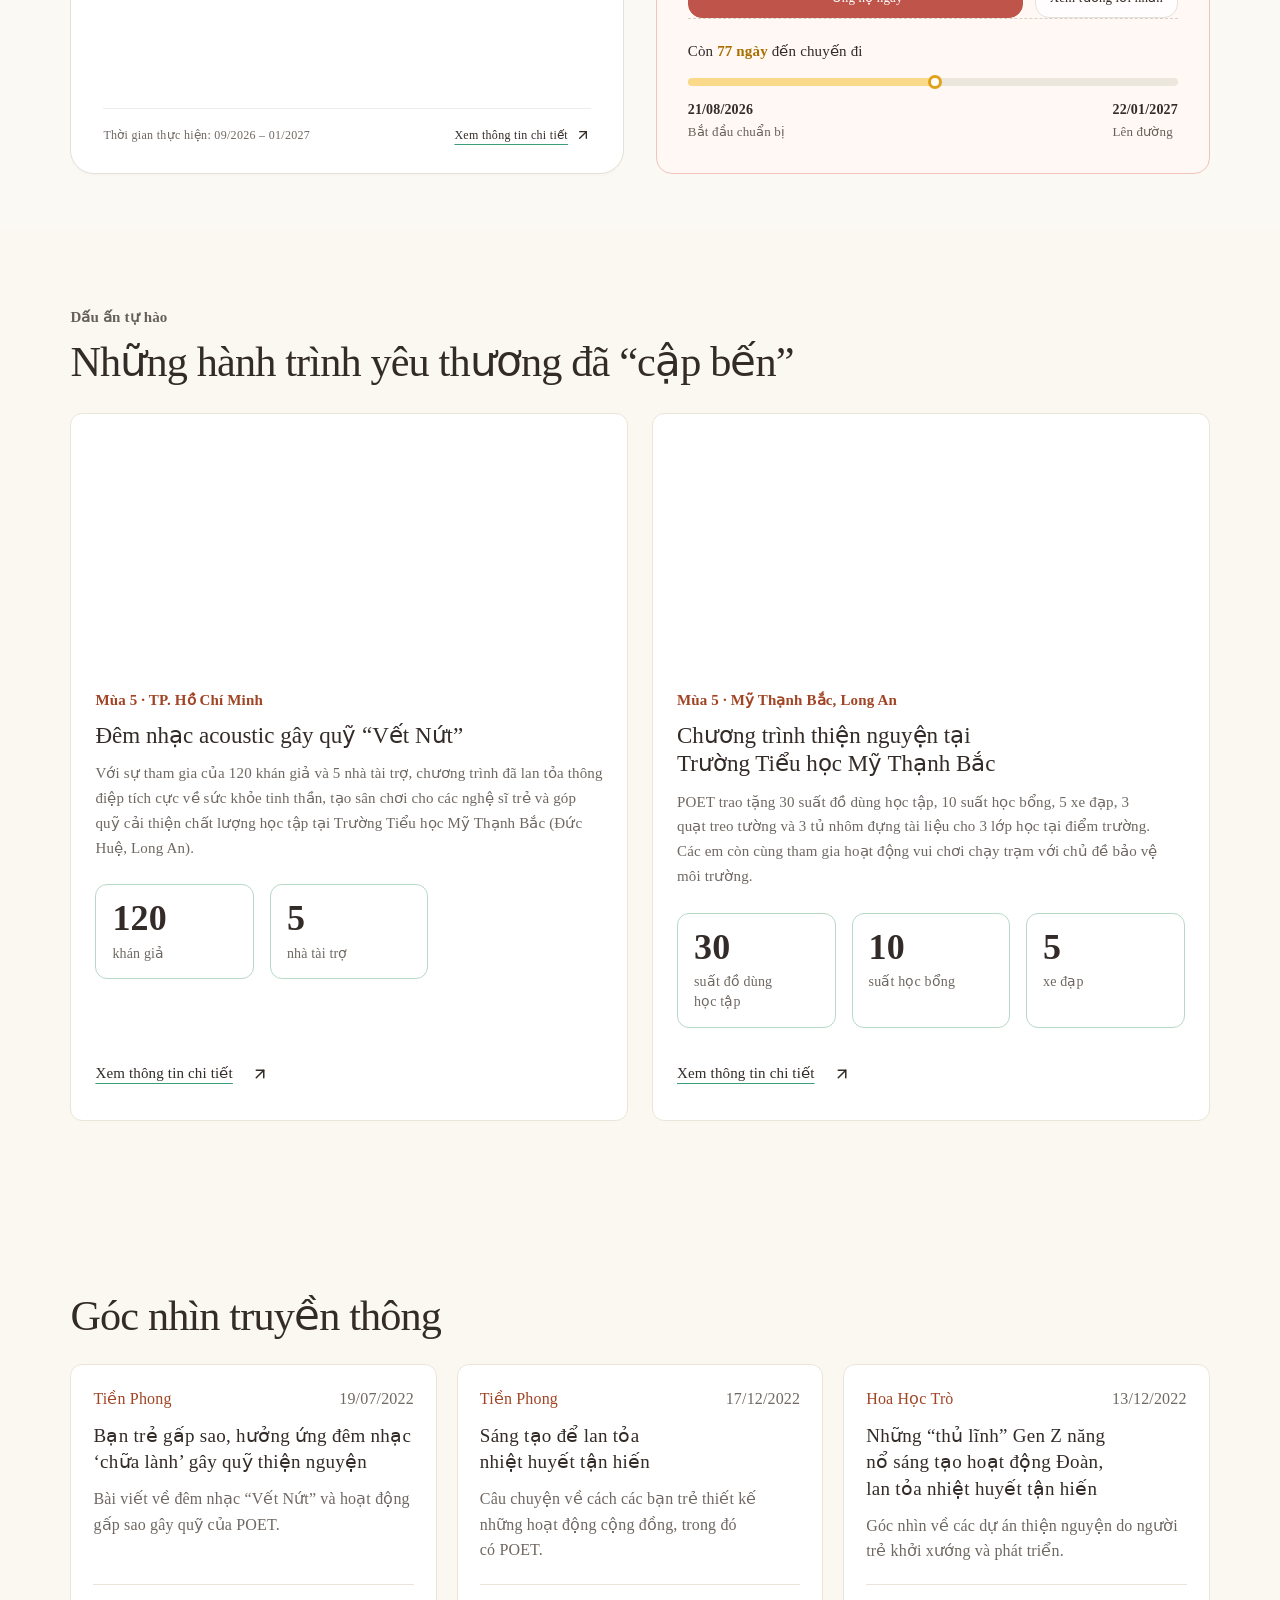
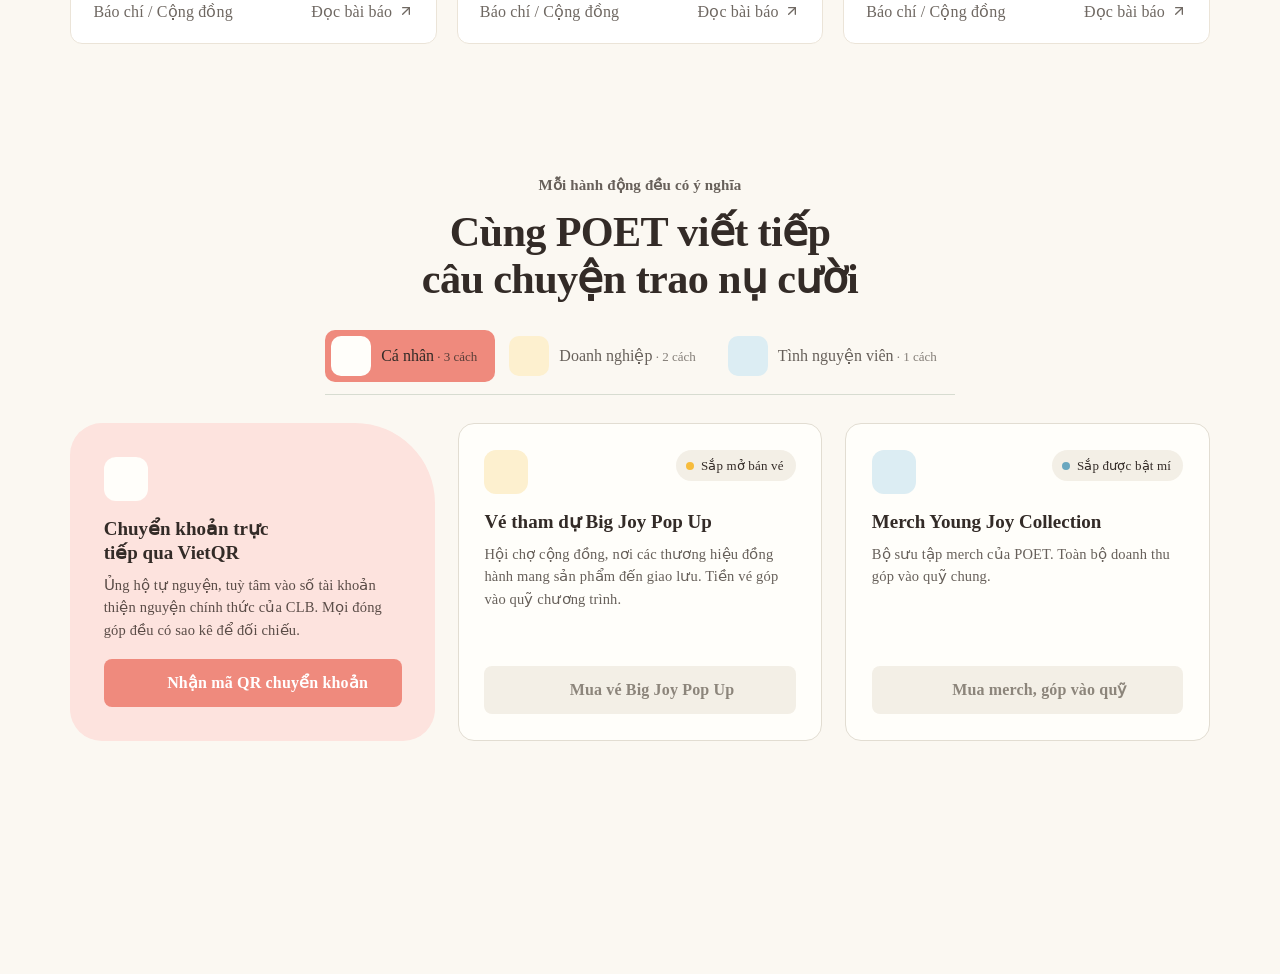
==== commit 2e9441bf: "fb-62: when live numbers fail, fundraising counts read — instead of the 248 / 14 fixture Co-Authored" ====
--- a/index.html
+++ b/index.html
@@ -21,12 +21,12 @@
     })();
   </script>
   <link rel="stylesheet" href="v2.css">
-  <link rel="stylesheet" href="world.css?v=fb-61">
+  <link rel="stylesheet" href="world.css?v=fb-62">
   <link rel="preload" href="fonts/Product%20Sans%20Regular.otf" as="font" type="font/otf" crossorigin data-site-font>
-  <link rel="stylesheet" href="site.css?v=fb-61">
+  <link rel="stylesheet" href="site.css?v=fb-62">
   <link rel="stylesheet" href="motion/motion.css?v=anim-4"><script>try{sessionStorage.getItem('poet-wave-in')&&(document.documentElement.classList.add('wave-in'),setTimeout(function(){document.documentElement.classList.remove('wave-in')},1500))}catch(e){}(function(d){var l=['localhost','127.0.0.1','[::1]'].indexOf(location.hostname)>-1&&!/[?&]heroMotion=respect/.test(location.search);if(!('IntersectionObserver'in window)||(matchMedia('(prefers-reduced-motion: reduce)').matches&&!l))return;d.classList.add('m-js');setTimeout(function(){if(!d.classList.contains('m-ready'))d.classList.remove('m-js')},3000)})(document.documentElement)</script><script type="module" src="motion/motion.mjs?v=anim-4"></script>
-  <script type="module" src="chrome.js?v=fb-61"></script>
-  <script type="module" src="site.js?v=fb-61"></script>
+  <script type="module" src="chrome.js?v=fb-62"></script>
+  <script type="module" src="site.js?v=fb-62"></script>
   <script src="vendor/gsap/gsap.min.js" defer></script>
   <script src="vendor/gsap/MotionPathPlugin.min.js" defer></script>
   <script src="hero-debug.js?v=hero-runtime-6" defer></script>
@@ -120,7 +120,7 @@
     <div class="fund-progress"><div class="fund-progress-track" role="progressbar" aria-label="Tiến độ Mùa 6 (số liệu minh họa từ prototype)" aria-valuemin="0" aria-valuemax="100" aria-valuenow="4.51"><span class="fund-progress-fill" aria-hidden="true"></span></div><div class="fund-scale"><span>Còn thiếu <span data-fund-remaining>95,49%</span></span><span>Mục tiêu <strong>121.950.000 VNĐ</strong></span></div></div>
     <div class="supporter-stats"><div><span><span class="prototype-icon" style="--icon:url('assets/icons/lucide/users.svg');-webkit-mask-image:url('assets/icons/lucide/users.svg');mask-image:url('assets/icons/lucide/users.svg')" aria-hidden="true"></span>Cá nhân</span><strong><span class="fund-number" data-fund-final="248" aria-hidden="true"><span data-fund-kind="individual" data-fund-count="248">248</span></span><small aria-hidden="true"> người</small><span class="sr-only">248 người</span></strong></div><div><span><span class="prototype-icon" style="--icon:url('assets/icons/lucide/building-2.svg');-webkit-mask-image:url('assets/icons/lucide/building-2.svg');mask-image:url('assets/icons/lucide/building-2.svg')" aria-hidden="true"></span>Doanh nghiệp</span><strong><span class="fund-number" data-fund-final="14" aria-hidden="true"><span data-fund-kind="business" data-fund-count="14">14</span></span><small aria-hidden="true"> đối tác</small><span class="sr-only">14 đối tác</span></strong></div></div>
     <div class="fund-actions"><a class="btn" href="dong-hanh/#ca-nhan" data-donate><span class="prototype-icon" style="--icon:url('assets/icons/lucide/heart.svg');-webkit-mask-image:url('assets/icons/lucide/heart.svg');mask-image:url('assets/icons/lucide/heart.svg')" aria-hidden="true"></span>Ủng hộ ngay</a><a class="btn btn--outline" href="dong-hanh/#loi-nhan">Xem tường lời nhắn<svg class="link-arrow" viewBox="0 0 24 24" fill="none" stroke="currentColor" stroke-width="2" stroke-linecap="round" stroke-linejoin="round" aria-hidden="true" focusable="false"><path d="M7 7h10v10"/><path d="M7 17 17 7"/></svg></a></div>
-  <div class="fund-timeline" data-campaign-timeline data-prep="2026-08-21" data-trip="2027-01-22" data-end="2027-01-24"><p class="fund-timeline-text">Còn <b>77 ngày</b> đến chuyến đi</p><div class="fund-timeline-track" aria-hidden="true"><i style="width:50.41957807239057%"></i><b style="left:50.41957807239057%"></b></div><div class="fund-timeline-ends"><p><b>21/08/2026</b><span>Bắt đầu chuẩn bị</span></p><p><b>22/01/2027</b><span>Lên đường</span></p></div></div></aside></div></div></section><section class="section-shell archive-section archive-section--home" id="dau-an"><div class="section-heading" data-reveal><div><p class="eyebrow">Dấu ấn tự hào</p><h2>Những hành trình yêu thương đã “cập bến”</h2></div></div><div class="archive-grid"><article class="story-card" data-reveal><a class="story-image-link" href="du-an/vet-nut/" aria-label="Đọc Đêm nhạc acoustic gây quỹ “Vết Nứt”"><figure class="image-frame "><img src="assets/editorial/story-vet-nut-1280.webp" srcset="assets/editorial/story-vet-nut-640.webp 640w, assets/editorial/story-vet-nut-1280.webp 1280w" sizes="(max-width: 700px) 100vw, 60vw" width="1280" height="720" loading="lazy" decoding="async" alt="Các bạn tham gia đêm nhạc — ảnh từ album Vết Nứt của POET."></figure></a><div class="story-copy"><p class="eyebrow">Mùa 5 · TP. Hồ Chí Minh</p><h3><a href="du-an/vet-nut/">Đêm nhạc acoustic gây quỹ “Vết Nứt”</a></h3><p>Với sự tham gia của 120 khán giả và 5 nhà tài trợ, chương trình đã lan tỏa thông điệp tích cực về sức khỏe tinh thần, tạo sân chơi cho các nghệ sĩ trẻ và góp quỹ cải thiện chất lượng học tập tại Trường Tiểu học Mỹ Thạnh Bắc (Đức Huệ, Long An).</p><ul class="inline-metrics"><li><strong>120</strong><span>khán giả</span></li><li><strong>5</strong><span>nhà tài trợ</span></li></ul><a class="text-link" href="du-an/vet-nut/">Xem thông tin chi tiết<svg class="link-arrow" viewBox="0 0 24 24" fill="none" stroke="currentColor" stroke-width="2" stroke-linecap="round" stroke-linejoin="round" aria-hidden="true" focusable="false"><path d="M7 7h10v10"/><path d="M7 17 17 7"/></svg></a></div></article><article class="story-card" data-reveal><a class="story-image-link" href="du-an/go-ngai/" aria-label="Đọc Chương trình thiện nguyện tại Trường Tiểu học Mỹ Thạnh Bắc"><figure class="image-frame "><img src="assets/editorial/story-go-ngai-1280.webp" srcset="assets/editorial/story-go-ngai-640.webp 640w, assets/editorial/story-go-ngai-1280.webp 1280w" sizes="(max-width: 700px) 100vw, 60vw" width="1280" height="853" loading="lazy" decoding="async" alt="Các thành viên tại chuyến đi — ảnh từ album Final Trip của POET."></figure></a><div class="story-copy"><p class="eyebrow">Mùa 5 · Mỹ Thạnh Bắc, Long An</p><h3><a href="du-an/go-ngai/">Chương trình thiện nguyện tại Trường Tiểu học Mỹ Thạnh Bắc</a></h3><p>POET trao tặng 30 suất đồ dùng học tập, 10 suất học bổng, 5 xe đạp, 3 quạt treo tường và 3 tủ nhôm đựng tài liệu cho 3 lớp học tại điểm trường. Các em còn cùng tham gia hoạt động vui chơi chạy trạm với chủ đề bảo vệ môi trường.</p><ul class="inline-metrics"><li><strong>30</strong><span>suất đồ dùng học tập</span></li><li><strong>10</strong><span>suất học bổng</span></li><li><strong>5</strong><span>xe đạp</span></li></ul><a class="text-link" href="du-an/go-ngai/">Xem thông tin chi tiết<svg class="link-arrow" viewBox="0 0 24 24" fill="none" stroke="currentColor" stroke-width="2" stroke-linecap="round" stroke-linejoin="round" aria-hidden="true" focusable="false"><path d="M7 7h10v10"/><path d="M7 17 17 7"/></svg></a></div></article></div></section><section class="section-shell press-section" id="truyen-thong"><div class="section-heading" data-reveal><div><h2>Góc nhìn truyền thông</h2></div></div><div class="press-grid"><article class="media-card"><div class="media-meta"><span class="publication">Tiền Phong</span><time datetime="2022-07-19">19/07/2022</time></div><h3><a href="https://tienphong.vn/ban-tre-gap-sao-huong-ung-dem-nhac-chua-lanh-gay-quy-thien-nguyen-post1454826.tpo" target="_blank" rel="noopener noreferrer">Bạn trẻ gấp sao, hưởng ứng đêm nhạc ‘chữa lành’ gây quỹ thiện nguyện<span class="sr-only"> (mở trong tab mới)</span></a></h3><p>Bài viết về đêm nhạc “Vết Nứt” và hoạt động gấp sao gây quỹ của POET.</p><div class="media-foot"><span>Báo chí / Cộng đồng</span><span aria-hidden="true">Đọc bài báo<svg class="icon-inline" viewBox="0 0 24 24" fill="none" stroke="currentColor" stroke-width="2" stroke-linecap="round" stroke-linejoin="round" aria-hidden="true" focusable="false"><path d="M7 7h10v10"/><path d="M7 17 17 7"/></svg></span></div></article><article class="media-card"><div class="media-meta"><span class="publication">Tiền Phong</span><time datetime="2022-12-17">17/12/2022</time></div><h3><a href="https://tienphong.vn/sang-tao-de-lan-toa-nhiet-huyet-tan-hien-post1494246.tpo" target="_blank" rel="noopener noreferrer">Sáng tạo để lan tỏa nhiệt huyết tận hiến<span class="sr-only"> (mở trong tab mới)</span></a></h3><p>Câu chuyện về cách các bạn trẻ thiết kế những hoạt động cộng đồng, trong đó có POET.</p><div class="media-foot"><span>Báo chí / Cộng đồng</span><span aria-hidden="true">Đọc bài báo<svg class="icon-inline" viewBox="0 0 24 24" fill="none" stroke="currentColor" stroke-width="2" stroke-linecap="round" stroke-linejoin="round" aria-hidden="true" focusable="false"><path d="M7 7h10v10"/><path d="M7 17 17 7"/></svg></span></div></article><article class="media-card"><div class="media-meta"><span class="publication">Hoa Học Trò</span><time datetime="2022-12-13">13/12/2022</time></div><h3><a href="https://hoahoctro.tienphong.vn/nhung-thu-linh-gen-z-nang-no-sang-tao-hoat-dong-doan-lan-toa-nhiet-huyet-tan-hien-post1494482.tpo" target="_blank" rel="noopener noreferrer">Những “thủ lĩnh” Gen Z năng nổ sáng tạo hoạt động Đoàn, lan tỏa nhiệt huyết tận hiến<span class="sr-only"> (mở trong tab mới)</span></a></h3><p>Góc nhìn về các dự án thiện nguyện do người trẻ khởi xướng và phát triển.</p><div class="media-foot"><span>Báo chí / Cộng đồng</span><span aria-hidden="true">Đọc bài báo<svg class="icon-inline" viewBox="0 0 24 24" fill="none" stroke="currentColor" stroke-width="2" stroke-linecap="round" stroke-linejoin="round" aria-hidden="true" focusable="false"><path d="M7 7h10v10"/><path d="M7 17 17 7"/></svg></span></div></article></div></section><section class="section-shell project-ways" id="dong-hanh-du-an"><div class="pw-head"><p class="eyebrow">Mỗi hành động đều có ý nghĩa</p><h2>Cùng POET viết tiếp câu chuyện trao nụ cười</h2></div><div class="site-tabs site-tabs--partner" role="tablist" data-no-hash aria-label="Cách đồng hành cùng POET" data-tab-group="project-ways"><button type="button" role="tab" id="tab-pw-ca-nhan" aria-controls="pw-ca-nhan" aria-selected="true" tabindex="0"><span class="tab-icon"><span class="prototype-icon" style="--icon:url('assets/icons/lucide/heart.svg');-webkit-mask-image:url('assets/icons/lucide/heart.svg');mask-image:url('assets/icons/lucide/heart.svg')" aria-hidden="true"></span></span><span>Cá nhân<small class="pw-count"> · 3 cách</small></span></button><button type="button" role="tab" id="tab-pw-doanh-nghiep" aria-controls="pw-doanh-nghiep" aria-selected="false" tabindex="-1"><span class="tab-icon"><span class="prototype-icon" style="--icon:url('assets/icons/lucide/building-2.svg');-webkit-mask-image:url('assets/icons/lucide/building-2.svg');mask-image:url('assets/icons/lucide/building-2.svg')" aria-hidden="true"></span></span><span>Doanh nghiệp<small class="pw-count"> · 2 cách</small></span></button><button type="button" role="tab" id="tab-pw-tinh-nguyen-vien" aria-controls="pw-tinh-nguyen-vien" aria-selected="false" tabindex="-1"><span class="tab-icon"><span class="prototype-icon" style="--icon:url('assets/icons/lucide/users.svg');-webkit-mask-image:url('assets/icons/lucide/users.svg');mask-image:url('assets/icons/lucide/users.svg')" aria-hidden="true"></span></span><span>Tình nguyện viên<small class="pw-count"> · 1 cách</small></span></button></div><div class="pw-panel" role="tabpanel" id="pw-ca-nhan" aria-labelledby="tab-pw-ca-nhan" tabindex="0"><div class="pw-grid pw-grid--three"><article class="pw-card pw-coral is-feature"><div class="pw-top"><span class="pw-ic"><span class="prototype-icon" style="--icon:url('assets/icons/lucide/qr-code.svg');-webkit-mask-image:url('assets/icons/lucide/qr-code.svg');mask-image:url('assets/icons/lucide/qr-code.svg')" aria-hidden="true"></span></span></div><h3>Chuyển khoản trực tiếp qua VietQR</h3><p>Ủng hộ tự nguyện, tuỳ tâm vào số tài khoản thiện nguyện chính thức của CLB. Mọi đóng góp đều có sao kê để đối chiếu.</p><div class="pw-cta"><a class="pw-donate" href="dong-hanh/#ca-nhan" data-donate><span class="prototype-icon" style="--icon:url('assets/icons/lucide/heart.svg');-webkit-mask-image:url('assets/icons/lucide/heart.svg');mask-image:url('assets/icons/lucide/heart.svg')" aria-hidden="true"></span>Nhận mã QR chuyển khoản</a></div></article><article class="pw-card pw-yellow"><div class="pw-top"><span class="pw-ic"><span class="prototype-icon" style="--icon:url('assets/icons/lucide/ticket.svg');-webkit-mask-image:url('assets/icons/lucide/ticket.svg');mask-image:url('assets/icons/lucide/ticket.svg')" aria-hidden="true"></span></span><span class="pw-status"><i aria-hidden="true"></i>Sắp mở bán vé</span></div><h3>Vé tham dự Big Joy Pop Up</h3><p>Hội chợ cộng đồng, nơi các thương hiệu đồng hành mang sản phẩm đến giao lưu. Tiền vé góp vào quỹ chương trình.</p><div class="pw-cta"><span class="pw-locked" aria-disabled="true"><span class="prototype-icon" style="--icon:url('assets/icons/lucide/lock.svg');-webkit-mask-image:url('assets/icons/lucide/lock.svg');mask-image:url('assets/icons/lucide/lock.svg')" aria-hidden="true"></span><span>Mua vé Big Joy Pop Up<span class="sr-only"> (chưa mở)</span></span></span></div></article><article class="pw-card pw-blue"><div class="pw-top"><span class="pw-ic"><span class="prototype-icon" style="--icon:url('assets/icons/lucide/shopping-bag.svg');-webkit-mask-image:url('assets/icons/lucide/shopping-bag.svg');mask-image:url('assets/icons/lucide/shopping-bag.svg')" aria-hidden="true"></span></span><span class="pw-status"><i aria-hidden="true"></i>Sắp được bật mí</span></div><h3>Merch Young Joy Collection</h3><p>Bộ sưu tập merch của POET. Toàn bộ doanh thu góp vào quỹ chung.</p><div class="pw-cta"><span class="pw-locked" aria-disabled="true"><span class="prototype-icon" style="--icon:url('assets/icons/lucide/lock.svg');-webkit-mask-image:url('assets/icons/lucide/lock.svg');mask-image:url('assets/icons/lucide/lock.svg')" aria-hidden="true"></span><span>Mua merch, góp vào quỹ<span class="sr-only"> (chưa mở)</span></span></span></div></article></div></div><div class="pw-panel" role="tabpanel" id="pw-doanh-nghiep" aria-labelledby="tab-pw-doanh-nghiep" tabindex="0" hidden><div class="pw-grid pw-grid--two"><article class="pw-card pw-yellow"><div class="pw-top"><span class="pw-ic"><span class="prototype-icon" style="--icon:url('assets/icons/lucide/store.svg');-webkit-mask-image:url('assets/icons/lucide/store.svg');mask-image:url('assets/icons/lucide/store.svg')" aria-hidden="true"></span></span></div><h3>Thương hiệu đồng hành</h3><p>Trở thành một “Little Joy” trong chiến dịch Big Joy Little Joy: góp một phần doanh thu sản phẩm để cùng xây Công viên Niềm vui.</p><div class="pw-cta"><a class="pw-btn" href="dong-hanh/#doanh-nghiep">Tìm hiểu Big Joy Little Joy<span class="prototype-icon" style="--icon:url('assets/icons/lucide/arrow-right.svg');-webkit-mask-image:url('assets/icons/lucide/arrow-right.svg');mask-image:url('assets/icons/lucide/arrow-right.svg')" aria-hidden="true"></span></a></div></article><article class="pw-card pw-yellow"><div class="pw-top"><span class="pw-ic"><span class="prototype-icon" style="--icon:url('assets/icons/lucide/handshake.svg');-webkit-mask-image:url('assets/icons/lucide/handshake.svg');mask-image:url('assets/icons/lucide/handshake.svg')" aria-hidden="true"></span></span></div><h3>Nhà tài trợ</h3><p>Hỗ trợ hiện kim hoặc nguồn lực thiết thực cho Công viên Niềm vui. POET trao đổi từng đề xuất theo nhu cầu điểm trường và khả năng của đơn vị.</p><div class="pw-cta"><a class="pw-btn" href="dong-hanh/#doanh-nghiep">Trao đổi cơ hội tài trợ<span class="prototype-icon" style="--icon:url('assets/icons/lucide/arrow-right.svg');-webkit-mask-image:url('assets/icons/lucide/arrow-right.svg');mask-image:url('assets/icons/lucide/arrow-right.svg')" aria-hidden="true"></span></a></div></article></div></div><div class="pw-panel" role="tabpanel" id="pw-tinh-nguyen-vien" aria-labelledby="tab-pw-tinh-nguyen-vien" tabindex="0" hidden><div class="pw-solo"><article class="pw-card pw-blue pw-card--bare"><div class="pw-top"><span class="pw-ic"><span class="prototype-icon" style="--icon:url('assets/icons/lucide/megaphone.svg');-webkit-mask-image:url('assets/icons/lucide/megaphone.svg');mask-image:url('assets/icons/lucide/megaphone.svg')" aria-hidden="true"></span></span><span class="pw-status"><i aria-hidden="true"></i>Hẹn bạn mùa sau</span></div><h3>Tuyển quân Mùa 7</h3><p>Đơn tuyển tình nguyện viên Mùa 6 đã đóng. Theo dõi Facebook POET để nhận thông tin tuyển quân Mùa 7 sớm nhất nha!</p><div class="pw-cta"><a class="pw-btn" href="https://www.facebook.com/poetorganization" target="_blank" rel="noopener noreferrer">Theo dõi Facebook POET<span class="prototype-icon" style="--icon:url('assets/icons/lucide/arrow-up-right.svg');-webkit-mask-image:url('assets/icons/lucide/arrow-up-right.svg');mask-image:url('assets/icons/lucide/arrow-up-right.svg')" aria-hidden="true"></span></a></div></article></div></div></section></main>
+  <div class="fund-timeline" data-campaign-timeline data-prep="2026-08-21" data-trip="2027-01-22" data-end="2027-01-24"><p class="fund-timeline-text">Còn <b>77 ngày</b> đến chuyến đi</p><div class="fund-timeline-track" aria-hidden="true"><i style="width:50.42128636063011%"></i><b style="left:50.42128636063011%"></b></div><div class="fund-timeline-ends"><p><b>21/08/2026</b><span>Bắt đầu chuẩn bị</span></p><p><b>22/01/2027</b><span>Lên đường</span></p></div></div></aside></div></div></section><section class="section-shell archive-section archive-section--home" id="dau-an"><div class="section-heading" data-reveal><div><p class="eyebrow">Dấu ấn tự hào</p><h2>Những hành trình yêu thương đã “cập bến”</h2></div></div><div class="archive-grid"><article class="story-card" data-reveal><a class="story-image-link" href="du-an/vet-nut/" aria-label="Đọc Đêm nhạc acoustic gây quỹ “Vết Nứt”"><figure class="image-frame "><img src="assets/editorial/story-vet-nut-1280.webp" srcset="assets/editorial/story-vet-nut-640.webp 640w, assets/editorial/story-vet-nut-1280.webp 1280w" sizes="(max-width: 700px) 100vw, 60vw" width="1280" height="720" loading="lazy" decoding="async" alt="Các bạn tham gia đêm nhạc — ảnh từ album Vết Nứt của POET."></figure></a><div class="story-copy"><p class="eyebrow">Mùa 5 · TP. Hồ Chí Minh</p><h3><a href="du-an/vet-nut/">Đêm nhạc acoustic gây quỹ “Vết Nứt”</a></h3><p>Với sự tham gia của 120 khán giả và 5 nhà tài trợ, chương trình đã lan tỏa thông điệp tích cực về sức khỏe tinh thần, tạo sân chơi cho các nghệ sĩ trẻ và góp quỹ cải thiện chất lượng học tập tại Trường Tiểu học Mỹ Thạnh Bắc (Đức Huệ, Long An).</p><ul class="inline-metrics"><li><strong>120</strong><span>khán giả</span></li><li><strong>5</strong><span>nhà tài trợ</span></li></ul><a class="text-link" href="du-an/vet-nut/">Xem thông tin chi tiết<svg class="link-arrow" viewBox="0 0 24 24" fill="none" stroke="currentColor" stroke-width="2" stroke-linecap="round" stroke-linejoin="round" aria-hidden="true" focusable="false"><path d="M7 7h10v10"/><path d="M7 17 17 7"/></svg></a></div></article><article class="story-card" data-reveal><a class="story-image-link" href="du-an/go-ngai/" aria-label="Đọc Chương trình thiện nguyện tại Trường Tiểu học Mỹ Thạnh Bắc"><figure class="image-frame "><img src="assets/editorial/story-go-ngai-1280.webp" srcset="assets/editorial/story-go-ngai-640.webp 640w, assets/editorial/story-go-ngai-1280.webp 1280w" sizes="(max-width: 700px) 100vw, 60vw" width="1280" height="853" loading="lazy" decoding="async" alt="Các thành viên tại chuyến đi — ảnh từ album Final Trip của POET."></figure></a><div class="story-copy"><p class="eyebrow">Mùa 5 · Mỹ Thạnh Bắc, Long An</p><h3><a href="du-an/go-ngai/">Chương trình thiện nguyện tại Trường Tiểu học Mỹ Thạnh Bắc</a></h3><p>POET trao tặng 30 suất đồ dùng học tập, 10 suất học bổng, 5 xe đạp, 3 quạt treo tường và 3 tủ nhôm đựng tài liệu cho 3 lớp học tại điểm trường. Các em còn cùng tham gia hoạt động vui chơi chạy trạm với chủ đề bảo vệ môi trường.</p><ul class="inline-metrics"><li><strong>30</strong><span>suất đồ dùng học tập</span></li><li><strong>10</strong><span>suất học bổng</span></li><li><strong>5</strong><span>xe đạp</span></li></ul><a class="text-link" href="du-an/go-ngai/">Xem thông tin chi tiết<svg class="link-arrow" viewBox="0 0 24 24" fill="none" stroke="currentColor" stroke-width="2" stroke-linecap="round" stroke-linejoin="round" aria-hidden="true" focusable="false"><path d="M7 7h10v10"/><path d="M7 17 17 7"/></svg></a></div></article></div></section><section class="section-shell press-section" id="truyen-thong"><div class="section-heading" data-reveal><div><h2>Góc nhìn truyền thông</h2></div></div><div class="press-grid"><article class="media-card"><div class="media-meta"><span class="publication">Tiền Phong</span><time datetime="2022-07-19">19/07/2022</time></div><h3><a href="https://tienphong.vn/ban-tre-gap-sao-huong-ung-dem-nhac-chua-lanh-gay-quy-thien-nguyen-post1454826.tpo" target="_blank" rel="noopener noreferrer">Bạn trẻ gấp sao, hưởng ứng đêm nhạc ‘chữa lành’ gây quỹ thiện nguyện<span class="sr-only"> (mở trong tab mới)</span></a></h3><p>Bài viết về đêm nhạc “Vết Nứt” và hoạt động gấp sao gây quỹ của POET.</p><div class="media-foot"><span>Báo chí / Cộng đồng</span><span aria-hidden="true">Đọc bài báo<svg class="icon-inline" viewBox="0 0 24 24" fill="none" stroke="currentColor" stroke-width="2" stroke-linecap="round" stroke-linejoin="round" aria-hidden="true" focusable="false"><path d="M7 7h10v10"/><path d="M7 17 17 7"/></svg></span></div></article><article class="media-card"><div class="media-meta"><span class="publication">Tiền Phong</span><time datetime="2022-12-17">17/12/2022</time></div><h3><a href="https://tienphong.vn/sang-tao-de-lan-toa-nhiet-huyet-tan-hien-post1494246.tpo" target="_blank" rel="noopener noreferrer">Sáng tạo để lan tỏa nhiệt huyết tận hiến<span class="sr-only"> (mở trong tab mới)</span></a></h3><p>Câu chuyện về cách các bạn trẻ thiết kế những hoạt động cộng đồng, trong đó có POET.</p><div class="media-foot"><span>Báo chí / Cộng đồng</span><span aria-hidden="true">Đọc bài báo<svg class="icon-inline" viewBox="0 0 24 24" fill="none" stroke="currentColor" stroke-width="2" stroke-linecap="round" stroke-linejoin="round" aria-hidden="true" focusable="false"><path d="M7 7h10v10"/><path d="M7 17 17 7"/></svg></span></div></article><article class="media-card"><div class="media-meta"><span class="publication">Hoa Học Trò</span><time datetime="2022-12-13">13/12/2022</time></div><h3><a href="https://hoahoctro.tienphong.vn/nhung-thu-linh-gen-z-nang-no-sang-tao-hoat-dong-doan-lan-toa-nhiet-huyet-tan-hien-post1494482.tpo" target="_blank" rel="noopener noreferrer">Những “thủ lĩnh” Gen Z năng nổ sáng tạo hoạt động Đoàn, lan tỏa nhiệt huyết tận hiến<span class="sr-only"> (mở trong tab mới)</span></a></h3><p>Góc nhìn về các dự án thiện nguyện do người trẻ khởi xướng và phát triển.</p><div class="media-foot"><span>Báo chí / Cộng đồng</span><span aria-hidden="true">Đọc bài báo<svg class="icon-inline" viewBox="0 0 24 24" fill="none" stroke="currentColor" stroke-width="2" stroke-linecap="round" stroke-linejoin="round" aria-hidden="true" focusable="false"><path d="M7 7h10v10"/><path d="M7 17 17 7"/></svg></span></div></article></div></section><section class="section-shell project-ways" id="dong-hanh-du-an"><div class="pw-head"><p class="eyebrow">Mỗi hành động đều có ý nghĩa</p><h2>Cùng POET viết tiếp câu chuyện trao nụ cười</h2></div><div class="site-tabs site-tabs--partner" role="tablist" data-no-hash aria-label="Cách đồng hành cùng POET" data-tab-group="project-ways"><button type="button" role="tab" id="tab-pw-ca-nhan" aria-controls="pw-ca-nhan" aria-selected="true" tabindex="0"><span class="tab-icon"><span class="prototype-icon" style="--icon:url('assets/icons/lucide/heart.svg');-webkit-mask-image:url('assets/icons/lucide/heart.svg');mask-image:url('assets/icons/lucide/heart.svg')" aria-hidden="true"></span></span><span>Cá nhân<small class="pw-count"> · 3 cách</small></span></button><button type="button" role="tab" id="tab-pw-doanh-nghiep" aria-controls="pw-doanh-nghiep" aria-selected="false" tabindex="-1"><span class="tab-icon"><span class="prototype-icon" style="--icon:url('assets/icons/lucide/building-2.svg');-webkit-mask-image:url('assets/icons/lucide/building-2.svg');mask-image:url('assets/icons/lucide/building-2.svg')" aria-hidden="true"></span></span><span>Doanh nghiệp<small class="pw-count"> · 2 cách</small></span></button><button type="button" role="tab" id="tab-pw-tinh-nguyen-vien" aria-controls="pw-tinh-nguyen-vien" aria-selected="false" tabindex="-1"><span class="tab-icon"><span class="prototype-icon" style="--icon:url('assets/icons/lucide/users.svg');-webkit-mask-image:url('assets/icons/lucide/users.svg');mask-image:url('assets/icons/lucide/users.svg')" aria-hidden="true"></span></span><span>Tình nguyện viên<small class="pw-count"> · 1 cách</small></span></button></div><div class="pw-panel" role="tabpanel" id="pw-ca-nhan" aria-labelledby="tab-pw-ca-nhan" tabindex="0"><div class="pw-grid pw-grid--three"><article class="pw-card pw-coral is-feature"><div class="pw-top"><span class="pw-ic"><span class="prototype-icon" style="--icon:url('assets/icons/lucide/qr-code.svg');-webkit-mask-image:url('assets/icons/lucide/qr-code.svg');mask-image:url('assets/icons/lucide/qr-code.svg')" aria-hidden="true"></span></span></div><h3>Chuyển khoản trực tiếp qua VietQR</h3><p>Ủng hộ tự nguyện, tuỳ tâm vào số tài khoản thiện nguyện chính thức của CLB. Mọi đóng góp đều có sao kê để đối chiếu.</p><div class="pw-cta"><a class="pw-donate" href="dong-hanh/#ca-nhan" data-donate><span class="prototype-icon" style="--icon:url('assets/icons/lucide/heart.svg');-webkit-mask-image:url('assets/icons/lucide/heart.svg');mask-image:url('assets/icons/lucide/heart.svg')" aria-hidden="true"></span>Nhận mã QR chuyển khoản</a></div></article><article class="pw-card pw-yellow"><div class="pw-top"><span class="pw-ic"><span class="prototype-icon" style="--icon:url('assets/icons/lucide/ticket.svg');-webkit-mask-image:url('assets/icons/lucide/ticket.svg');mask-image:url('assets/icons/lucide/ticket.svg')" aria-hidden="true"></span></span><span class="pw-status"><i aria-hidden="true"></i>Sắp mở bán vé</span></div><h3>Vé tham dự Big Joy Pop Up</h3><p>Hội chợ cộng đồng, nơi các thương hiệu đồng hành mang sản phẩm đến giao lưu. Tiền vé góp vào quỹ chương trình.</p><div class="pw-cta"><span class="pw-locked" aria-disabled="true"><span class="prototype-icon" style="--icon:url('assets/icons/lucide/lock.svg');-webkit-mask-image:url('assets/icons/lucide/lock.svg');mask-image:url('assets/icons/lucide/lock.svg')" aria-hidden="true"></span><span>Mua vé Big Joy Pop Up<span class="sr-only"> (chưa mở)</span></span></span></div></article><article class="pw-card pw-blue"><div class="pw-top"><span class="pw-ic"><span class="prototype-icon" style="--icon:url('assets/icons/lucide/shopping-bag.svg');-webkit-mask-image:url('assets/icons/lucide/shopping-bag.svg');mask-image:url('assets/icons/lucide/shopping-bag.svg')" aria-hidden="true"></span></span><span class="pw-status"><i aria-hidden="true"></i>Sắp được bật mí</span></div><h3>Merch Young Joy Collection</h3><p>Bộ sưu tập merch của POET. Toàn bộ doanh thu góp vào quỹ chung.</p><div class="pw-cta"><span class="pw-locked" aria-disabled="true"><span class="prototype-icon" style="--icon:url('assets/icons/lucide/lock.svg');-webkit-mask-image:url('assets/icons/lucide/lock.svg');mask-image:url('assets/icons/lucide/lock.svg')" aria-hidden="true"></span><span>Mua merch, góp vào quỹ<span class="sr-only"> (chưa mở)</span></span></span></div></article></div></div><div class="pw-panel" role="tabpanel" id="pw-doanh-nghiep" aria-labelledby="tab-pw-doanh-nghiep" tabindex="0" hidden><div class="pw-grid pw-grid--two"><article class="pw-card pw-yellow"><div class="pw-top"><span class="pw-ic"><span class="prototype-icon" style="--icon:url('assets/icons/lucide/store.svg');-webkit-mask-image:url('assets/icons/lucide/store.svg');mask-image:url('assets/icons/lucide/store.svg')" aria-hidden="true"></span></span></div><h3>Thương hiệu đồng hành</h3><p>Trở thành một “Little Joy” trong chiến dịch Big Joy Little Joy: góp một phần doanh thu sản phẩm để cùng xây Công viên Niềm vui.</p><div class="pw-cta"><a class="pw-btn" href="dong-hanh/#doanh-nghiep">Tìm hiểu Big Joy Little Joy<span class="prototype-icon" style="--icon:url('assets/icons/lucide/arrow-right.svg');-webkit-mask-image:url('assets/icons/lucide/arrow-right.svg');mask-image:url('assets/icons/lucide/arrow-right.svg')" aria-hidden="true"></span></a></div></article><article class="pw-card pw-yellow"><div class="pw-top"><span class="pw-ic"><span class="prototype-icon" style="--icon:url('assets/icons/lucide/handshake.svg');-webkit-mask-image:url('assets/icons/lucide/handshake.svg');mask-image:url('assets/icons/lucide/handshake.svg')" aria-hidden="true"></span></span></div><h3>Nhà tài trợ</h3><p>Hỗ trợ hiện kim hoặc nguồn lực thiết thực cho Công viên Niềm vui. POET trao đổi từng đề xuất theo nhu cầu điểm trường và khả năng của đơn vị.</p><div class="pw-cta"><a class="pw-btn" href="dong-hanh/#doanh-nghiep">Trao đổi cơ hội tài trợ<span class="prototype-icon" style="--icon:url('assets/icons/lucide/arrow-right.svg');-webkit-mask-image:url('assets/icons/lucide/arrow-right.svg');mask-image:url('assets/icons/lucide/arrow-right.svg')" aria-hidden="true"></span></a></div></article></div></div><div class="pw-panel" role="tabpanel" id="pw-tinh-nguyen-vien" aria-labelledby="tab-pw-tinh-nguyen-vien" tabindex="0" hidden><div class="pw-solo"><article class="pw-card pw-blue pw-card--bare"><div class="pw-top"><span class="pw-ic"><span class="prototype-icon" style="--icon:url('assets/icons/lucide/megaphone.svg');-webkit-mask-image:url('assets/icons/lucide/megaphone.svg');mask-image:url('assets/icons/lucide/megaphone.svg')" aria-hidden="true"></span></span><span class="pw-status"><i aria-hidden="true"></i>Hẹn bạn mùa sau</span></div><h3>Tuyển quân Mùa 7</h3><p>Đơn tuyển tình nguyện viên Mùa 6 đã đóng. Theo dõi Facebook POET để nhận thông tin tuyển quân Mùa 7 sớm nhất nha!</p><div class="pw-cta"><a class="pw-btn" href="https://www.facebook.com/poetorganization" target="_blank" rel="noopener noreferrer">Theo dõi Facebook POET<span class="prototype-icon" style="--icon:url('assets/icons/lucide/arrow-up-right.svg');-webkit-mask-image:url('assets/icons/lucide/arrow-up-right.svg');mask-image:url('assets/icons/lucide/arrow-up-right.svg')" aria-hidden="true"></span></a></div></article></div></div></section></main>
 
   <poet-footer></poet-footer>
 </body>
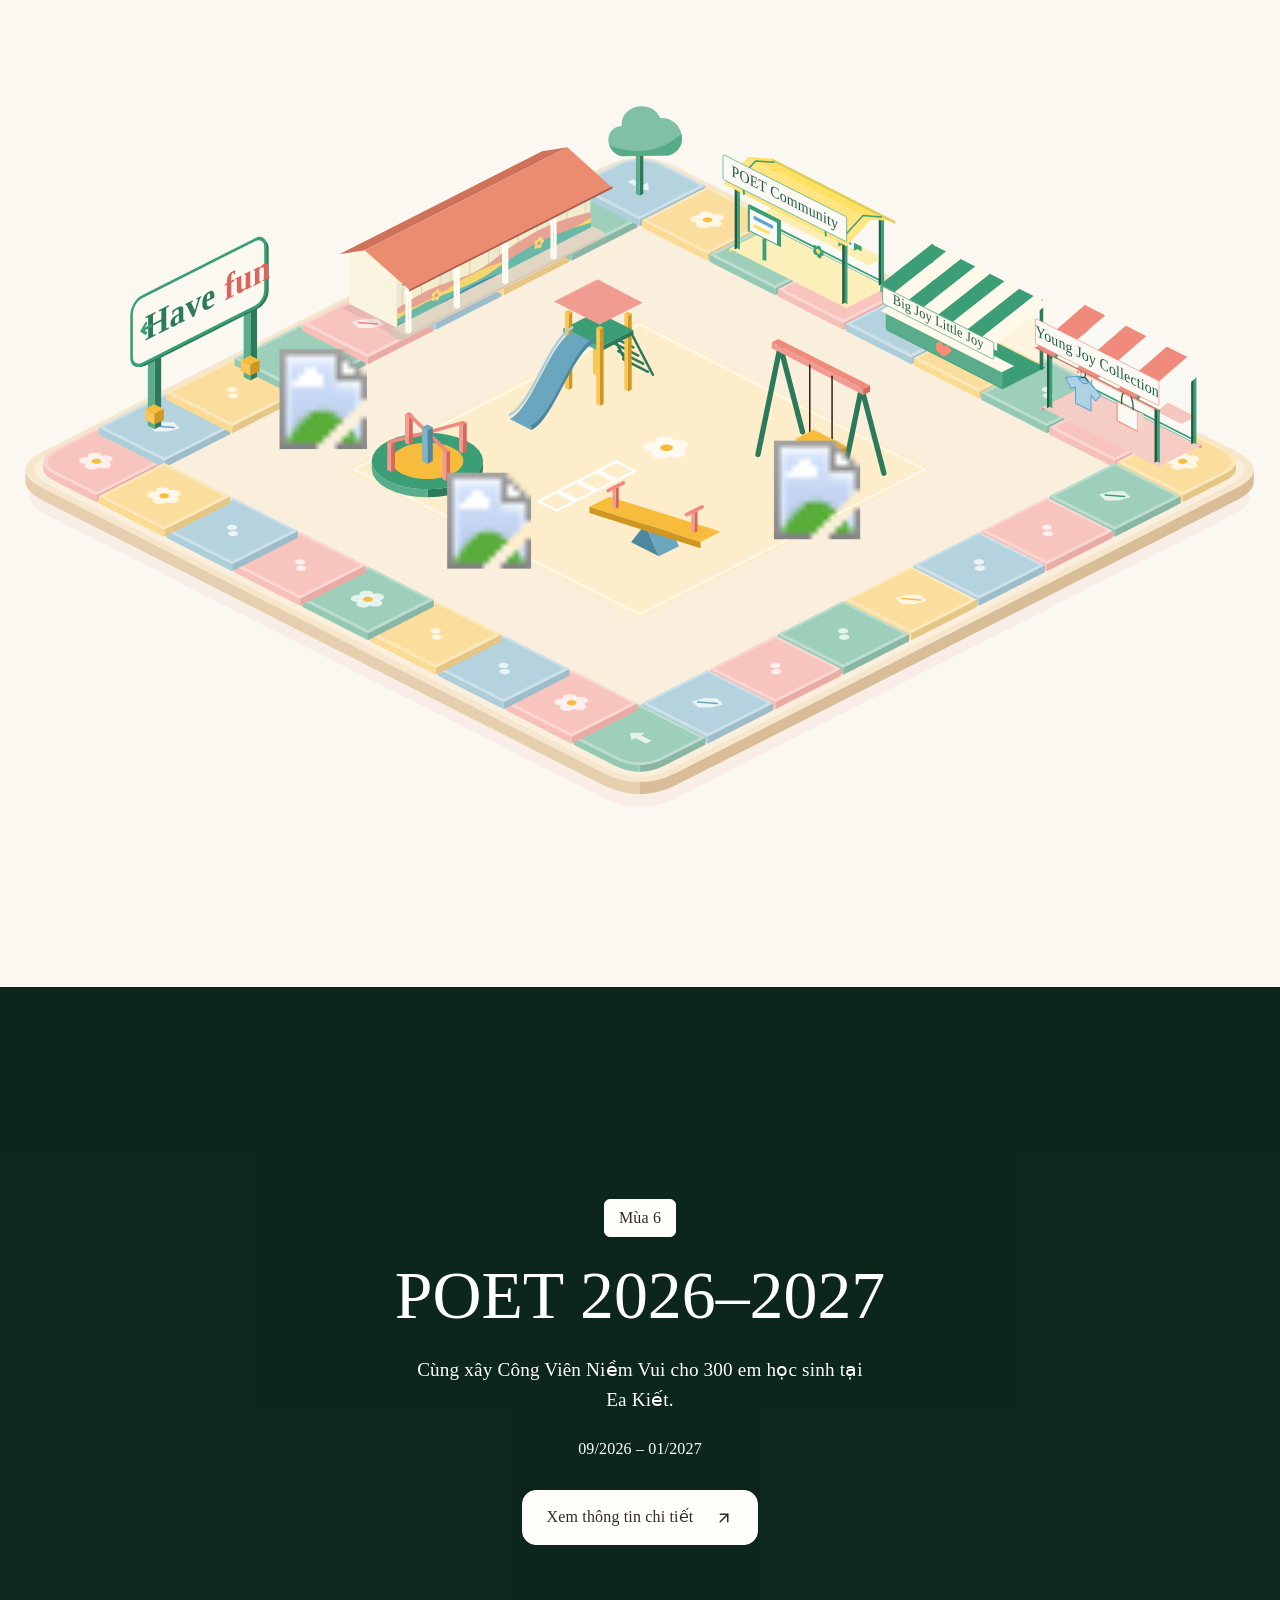
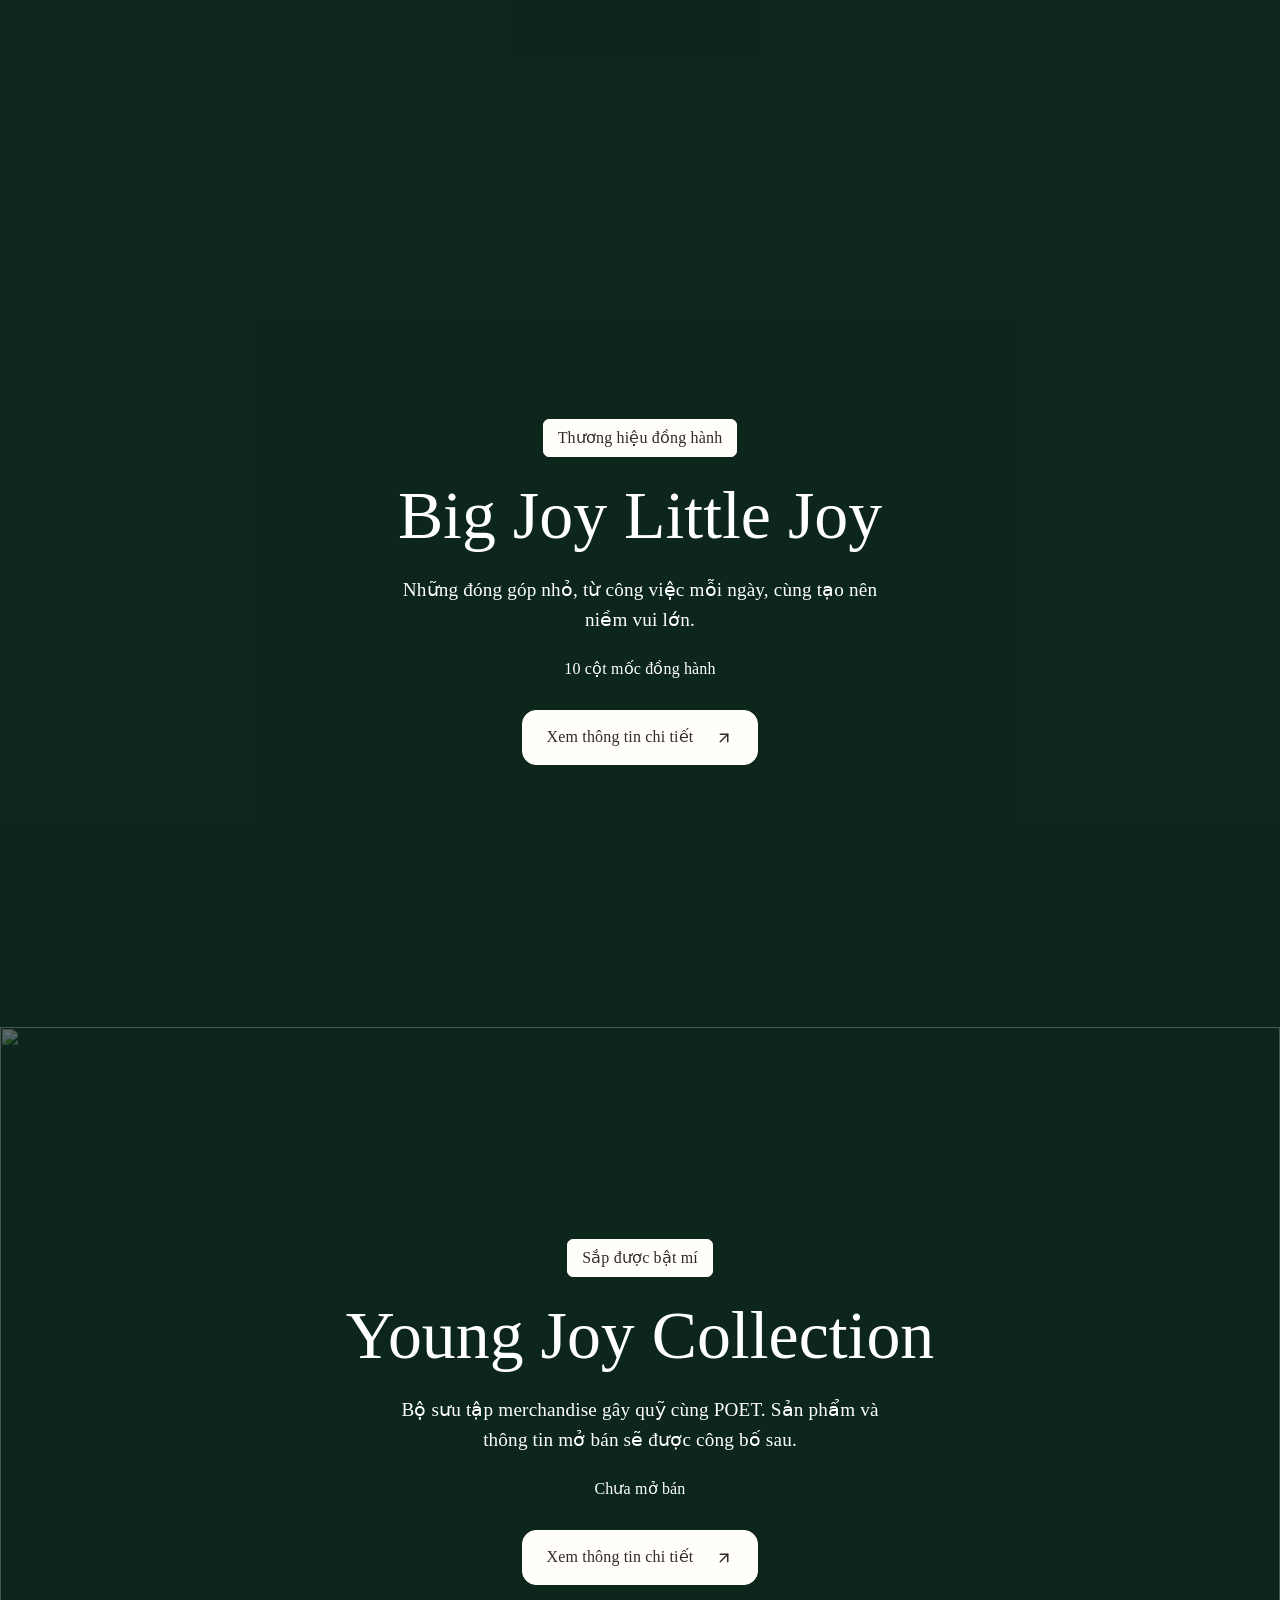
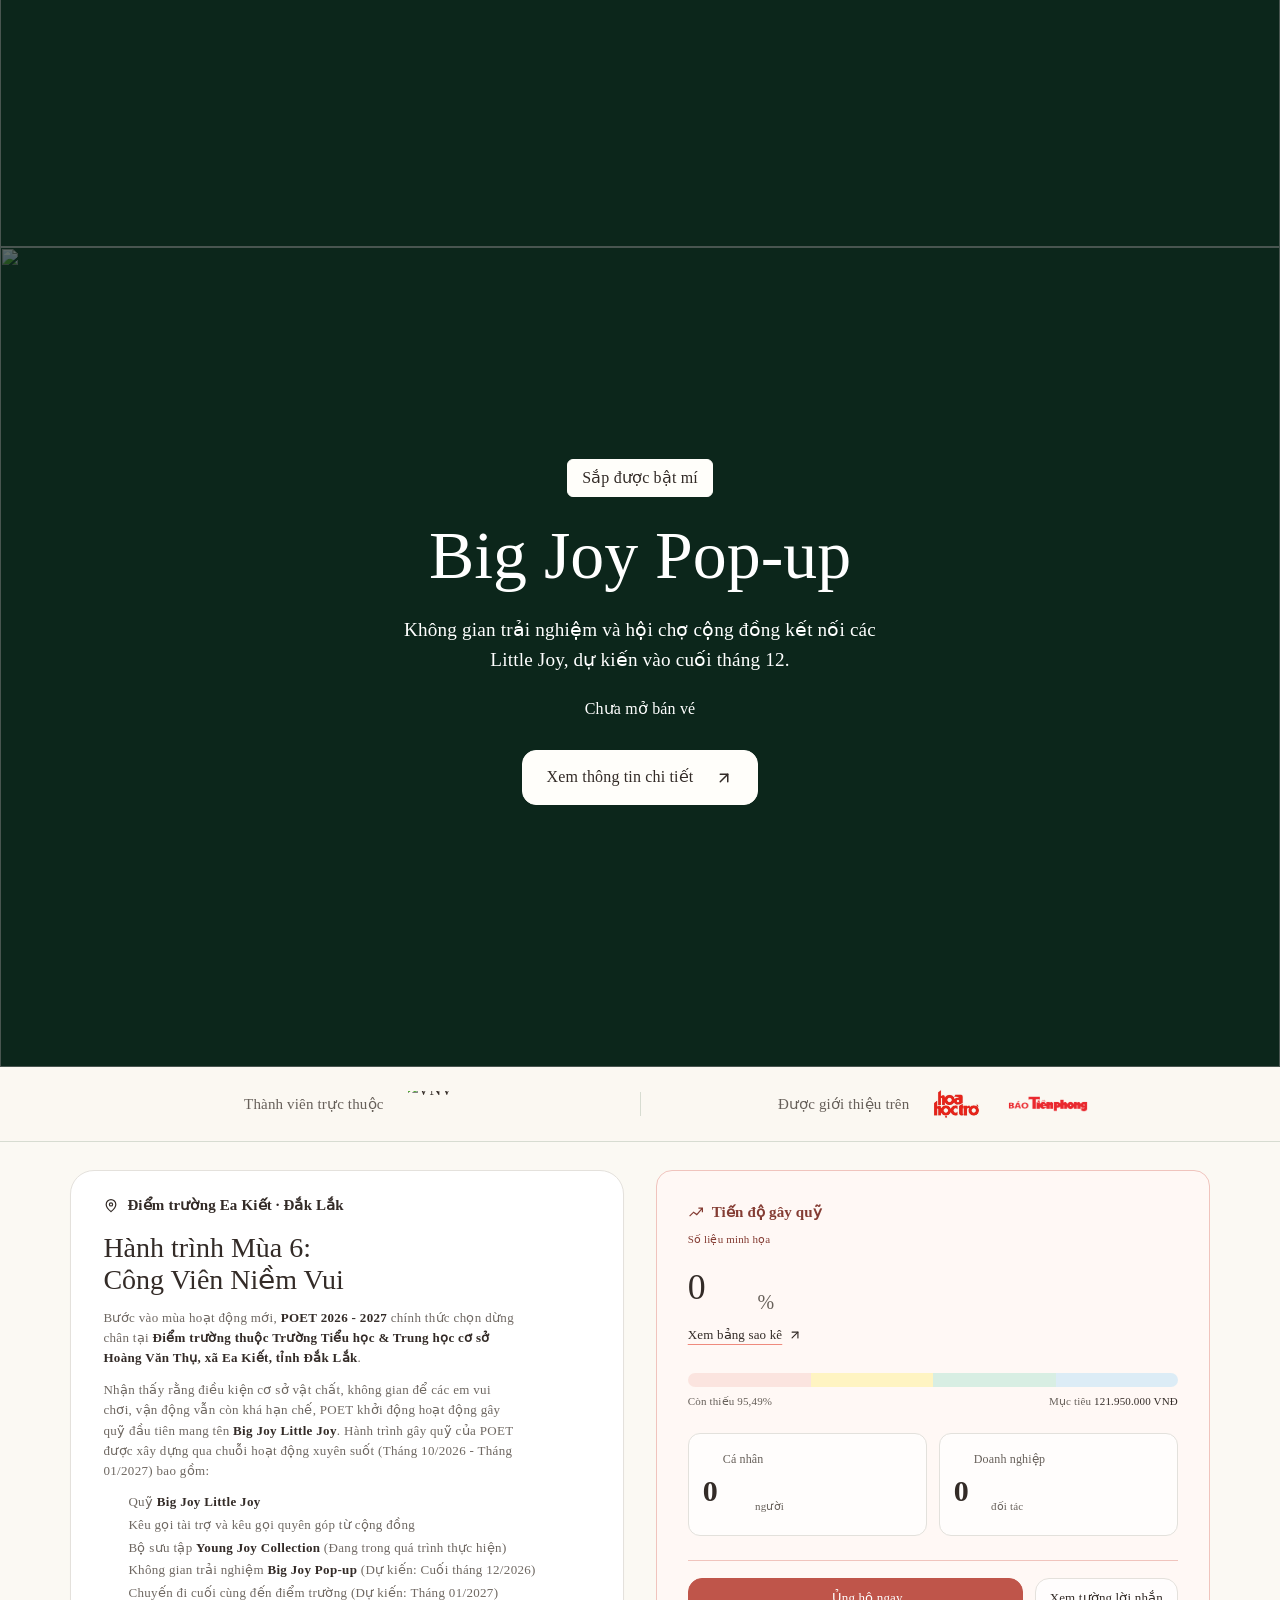
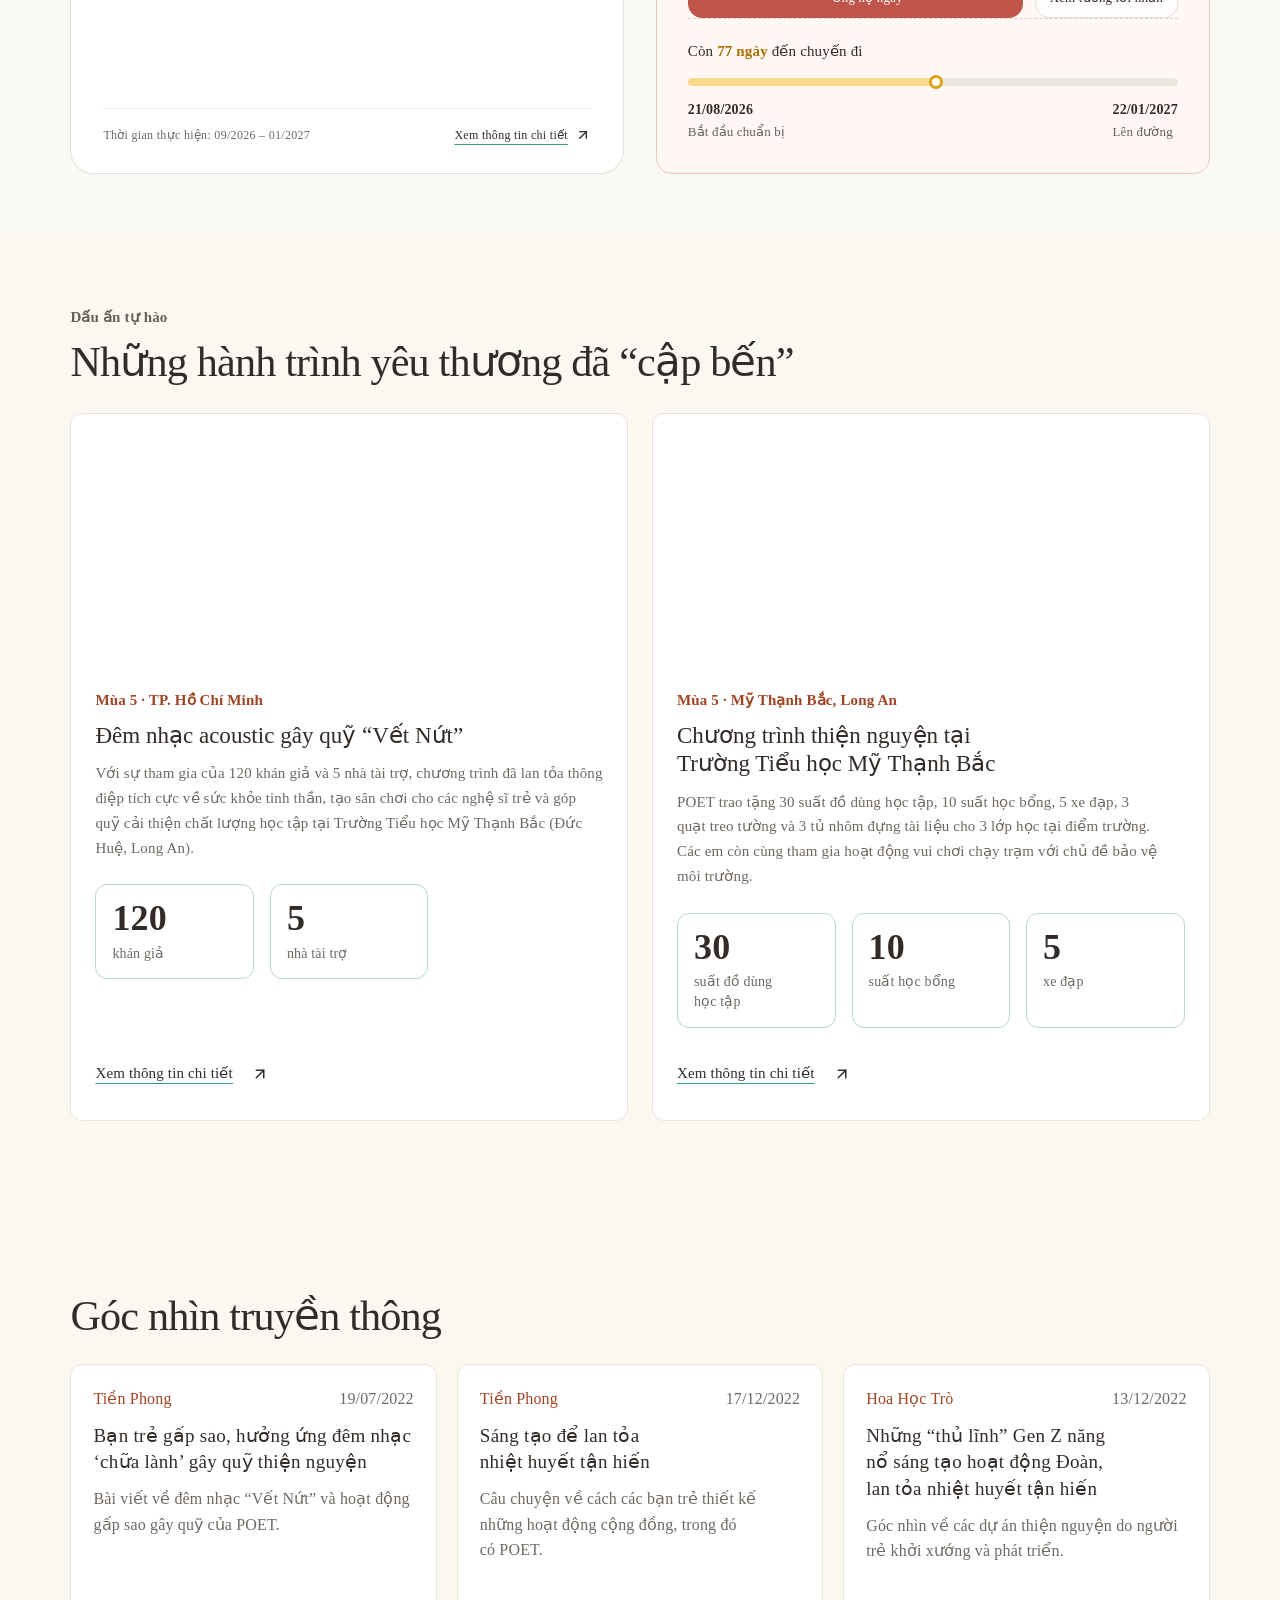
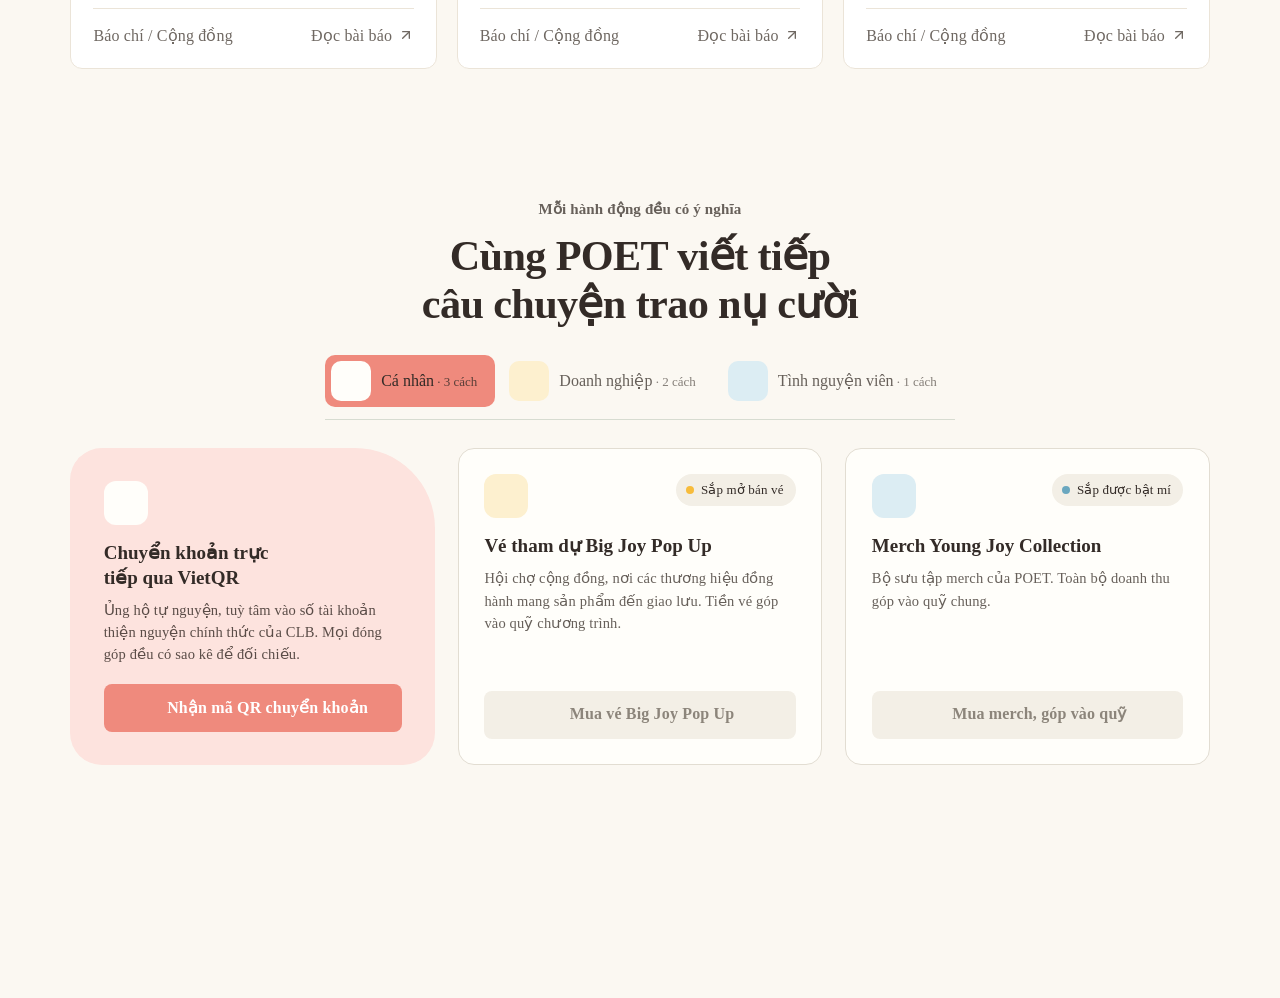
==== commit b6c434a6: "fb-63: Góc nhìn truyền thông becomes one swipeable row with arrows; add 4th article (Tiền Phong, 202" ====
--- a/index.html
+++ b/index.html
@@ -21,12 +21,12 @@
     })();
   </script>
   <link rel="stylesheet" href="v2.css">
-  <link rel="stylesheet" href="world.css?v=fb-62">
+  <link rel="stylesheet" href="world.css?v=fb-63">
   <link rel="preload" href="fonts/Product%20Sans%20Regular.otf" as="font" type="font/otf" crossorigin data-site-font>
-  <link rel="stylesheet" href="site.css?v=fb-62">
+  <link rel="stylesheet" href="site.css?v=fb-63">
   <link rel="stylesheet" href="motion/motion.css?v=anim-4"><script>try{sessionStorage.getItem('poet-wave-in')&&(document.documentElement.classList.add('wave-in'),setTimeout(function(){document.documentElement.classList.remove('wave-in')},1500))}catch(e){}(function(d){var l=['localhost','127.0.0.1','[::1]'].indexOf(location.hostname)>-1&&!/[?&]heroMotion=respect/.test(location.search);if(!('IntersectionObserver'in window)||(matchMedia('(prefers-reduced-motion: reduce)').matches&&!l))return;d.classList.add('m-js');setTimeout(function(){if(!d.classList.contains('m-ready'))d.classList.remove('m-js')},3000)})(document.documentElement)</script><script type="module" src="motion/motion.mjs?v=anim-4"></script>
-  <script type="module" src="chrome.js?v=fb-62"></script>
-  <script type="module" src="site.js?v=fb-62"></script>
+  <script type="module" src="chrome.js?v=fb-63"></script>
+  <script type="module" src="site.js?v=fb-63"></script>
   <script src="vendor/gsap/gsap.min.js" defer></script>
   <script src="vendor/gsap/MotionPathPlugin.min.js" defer></script>
   <script src="hero-debug.js?v=hero-runtime-6" defer></script>
@@ -120,7 +120,7 @@
     <div class="fund-progress"><div class="fund-progress-track" role="progressbar" aria-label="Tiến độ Mùa 6 (số liệu minh họa từ prototype)" aria-valuemin="0" aria-valuemax="100" aria-valuenow="4.51"><span class="fund-progress-fill" aria-hidden="true"></span></div><div class="fund-scale"><span>Còn thiếu <span data-fund-remaining>95,49%</span></span><span>Mục tiêu <strong>121.950.000 VNĐ</strong></span></div></div>
     <div class="supporter-stats"><div><span><span class="prototype-icon" style="--icon:url('assets/icons/lucide/users.svg');-webkit-mask-image:url('assets/icons/lucide/users.svg');mask-image:url('assets/icons/lucide/users.svg')" aria-hidden="true"></span>Cá nhân</span><strong><span class="fund-number" data-fund-final="248" aria-hidden="true"><span data-fund-kind="individual" data-fund-count="248">248</span></span><small aria-hidden="true"> người</small><span class="sr-only">248 người</span></strong></div><div><span><span class="prototype-icon" style="--icon:url('assets/icons/lucide/building-2.svg');-webkit-mask-image:url('assets/icons/lucide/building-2.svg');mask-image:url('assets/icons/lucide/building-2.svg')" aria-hidden="true"></span>Doanh nghiệp</span><strong><span class="fund-number" data-fund-final="14" aria-hidden="true"><span data-fund-kind="business" data-fund-count="14">14</span></span><small aria-hidden="true"> đối tác</small><span class="sr-only">14 đối tác</span></strong></div></div>
     <div class="fund-actions"><a class="btn" href="dong-hanh/#ca-nhan" data-donate><span class="prototype-icon" style="--icon:url('assets/icons/lucide/heart.svg');-webkit-mask-image:url('assets/icons/lucide/heart.svg');mask-image:url('assets/icons/lucide/heart.svg')" aria-hidden="true"></span>Ủng hộ ngay</a><a class="btn btn--outline" href="dong-hanh/#loi-nhan">Xem tường lời nhắn<svg class="link-arrow" viewBox="0 0 24 24" fill="none" stroke="currentColor" stroke-width="2" stroke-linecap="round" stroke-linejoin="round" aria-hidden="true" focusable="false"><path d="M7 7h10v10"/><path d="M7 17 17 7"/></svg></a></div>
-  <div class="fund-timeline" data-campaign-timeline data-prep="2026-08-21" data-trip="2027-01-22" data-end="2027-01-24"><p class="fund-timeline-text">Còn <b>77 ngày</b> đến chuyến đi</p><div class="fund-timeline-track" aria-hidden="true"><i style="width:50.42128636063011%"></i><b style="left:50.42128636063011%"></b></div><div class="fund-timeline-ends"><p><b>21/08/2026</b><span>Bắt đầu chuẩn bị</span></p><p><b>22/01/2027</b><span>Lên đường</span></p></div></div></aside></div></div></section><section class="section-shell archive-section archive-section--home" id="dau-an"><div class="section-heading" data-reveal><div><p class="eyebrow">Dấu ấn tự hào</p><h2>Những hành trình yêu thương đã “cập bến”</h2></div></div><div class="archive-grid"><article class="story-card" data-reveal><a class="story-image-link" href="du-an/vet-nut/" aria-label="Đọc Đêm nhạc acoustic gây quỹ “Vết Nứt”"><figure class="image-frame "><img src="assets/editorial/story-vet-nut-1280.webp" srcset="assets/editorial/story-vet-nut-640.webp 640w, assets/editorial/story-vet-nut-1280.webp 1280w" sizes="(max-width: 700px) 100vw, 60vw" width="1280" height="720" loading="lazy" decoding="async" alt="Các bạn tham gia đêm nhạc — ảnh từ album Vết Nứt của POET."></figure></a><div class="story-copy"><p class="eyebrow">Mùa 5 · TP. Hồ Chí Minh</p><h3><a href="du-an/vet-nut/">Đêm nhạc acoustic gây quỹ “Vết Nứt”</a></h3><p>Với sự tham gia của 120 khán giả và 5 nhà tài trợ, chương trình đã lan tỏa thông điệp tích cực về sức khỏe tinh thần, tạo sân chơi cho các nghệ sĩ trẻ và góp quỹ cải thiện chất lượng học tập tại Trường Tiểu học Mỹ Thạnh Bắc (Đức Huệ, Long An).</p><ul class="inline-metrics"><li><strong>120</strong><span>khán giả</span></li><li><strong>5</strong><span>nhà tài trợ</span></li></ul><a class="text-link" href="du-an/vet-nut/">Xem thông tin chi tiết<svg class="link-arrow" viewBox="0 0 24 24" fill="none" stroke="currentColor" stroke-width="2" stroke-linecap="round" stroke-linejoin="round" aria-hidden="true" focusable="false"><path d="M7 7h10v10"/><path d="M7 17 17 7"/></svg></a></div></article><article class="story-card" data-reveal><a class="story-image-link" href="du-an/go-ngai/" aria-label="Đọc Chương trình thiện nguyện tại Trường Tiểu học Mỹ Thạnh Bắc"><figure class="image-frame "><img src="assets/editorial/story-go-ngai-1280.webp" srcset="assets/editorial/story-go-ngai-640.webp 640w, assets/editorial/story-go-ngai-1280.webp 1280w" sizes="(max-width: 700px) 100vw, 60vw" width="1280" height="853" loading="lazy" decoding="async" alt="Các thành viên tại chuyến đi — ảnh từ album Final Trip của POET."></figure></a><div class="story-copy"><p class="eyebrow">Mùa 5 · Mỹ Thạnh Bắc, Long An</p><h3><a href="du-an/go-ngai/">Chương trình thiện nguyện tại Trường Tiểu học Mỹ Thạnh Bắc</a></h3><p>POET trao tặng 30 suất đồ dùng học tập, 10 suất học bổng, 5 xe đạp, 3 quạt treo tường và 3 tủ nhôm đựng tài liệu cho 3 lớp học tại điểm trường. Các em còn cùng tham gia hoạt động vui chơi chạy trạm với chủ đề bảo vệ môi trường.</p><ul class="inline-metrics"><li><strong>30</strong><span>suất đồ dùng học tập</span></li><li><strong>10</strong><span>suất học bổng</span></li><li><strong>5</strong><span>xe đạp</span></li></ul><a class="text-link" href="du-an/go-ngai/">Xem thông tin chi tiết<svg class="link-arrow" viewBox="0 0 24 24" fill="none" stroke="currentColor" stroke-width="2" stroke-linecap="round" stroke-linejoin="round" aria-hidden="true" focusable="false"><path d="M7 7h10v10"/><path d="M7 17 17 7"/></svg></a></div></article></div></section><section class="section-shell press-section" id="truyen-thong"><div class="section-heading" data-reveal><div><h2>Góc nhìn truyền thông</h2></div></div><div class="press-grid"><article class="media-card"><div class="media-meta"><span class="publication">Tiền Phong</span><time datetime="2022-07-19">19/07/2022</time></div><h3><a href="https://tienphong.vn/ban-tre-gap-sao-huong-ung-dem-nhac-chua-lanh-gay-quy-thien-nguyen-post1454826.tpo" target="_blank" rel="noopener noreferrer">Bạn trẻ gấp sao, hưởng ứng đêm nhạc ‘chữa lành’ gây quỹ thiện nguyện<span class="sr-only"> (mở trong tab mới)</span></a></h3><p>Bài viết về đêm nhạc “Vết Nứt” và hoạt động gấp sao gây quỹ của POET.</p><div class="media-foot"><span>Báo chí / Cộng đồng</span><span aria-hidden="true">Đọc bài báo<svg class="icon-inline" viewBox="0 0 24 24" fill="none" stroke="currentColor" stroke-width="2" stroke-linecap="round" stroke-linejoin="round" aria-hidden="true" focusable="false"><path d="M7 7h10v10"/><path d="M7 17 17 7"/></svg></span></div></article><article class="media-card"><div class="media-meta"><span class="publication">Tiền Phong</span><time datetime="2022-12-17">17/12/2022</time></div><h3><a href="https://tienphong.vn/sang-tao-de-lan-toa-nhiet-huyet-tan-hien-post1494246.tpo" target="_blank" rel="noopener noreferrer">Sáng tạo để lan tỏa nhiệt huyết tận hiến<span class="sr-only"> (mở trong tab mới)</span></a></h3><p>Câu chuyện về cách các bạn trẻ thiết kế những hoạt động cộng đồng, trong đó có POET.</p><div class="media-foot"><span>Báo chí / Cộng đồng</span><span aria-hidden="true">Đọc bài báo<svg class="icon-inline" viewBox="0 0 24 24" fill="none" stroke="currentColor" stroke-width="2" stroke-linecap="round" stroke-linejoin="round" aria-hidden="true" focusable="false"><path d="M7 7h10v10"/><path d="M7 17 17 7"/></svg></span></div></article><article class="media-card"><div class="media-meta"><span class="publication">Hoa Học Trò</span><time datetime="2022-12-13">13/12/2022</time></div><h3><a href="https://hoahoctro.tienphong.vn/nhung-thu-linh-gen-z-nang-no-sang-tao-hoat-dong-doan-lan-toa-nhiet-huyet-tan-hien-post1494482.tpo" target="_blank" rel="noopener noreferrer">Những “thủ lĩnh” Gen Z năng nổ sáng tạo hoạt động Đoàn, lan tỏa nhiệt huyết tận hiến<span class="sr-only"> (mở trong tab mới)</span></a></h3><p>Góc nhìn về các dự án thiện nguyện do người trẻ khởi xướng và phát triển.</p><div class="media-foot"><span>Báo chí / Cộng đồng</span><span aria-hidden="true">Đọc bài báo<svg class="icon-inline" viewBox="0 0 24 24" fill="none" stroke="currentColor" stroke-width="2" stroke-linecap="round" stroke-linejoin="round" aria-hidden="true" focusable="false"><path d="M7 7h10v10"/><path d="M7 17 17 7"/></svg></span></div></article></div></section><section class="section-shell project-ways" id="dong-hanh-du-an"><div class="pw-head"><p class="eyebrow">Mỗi hành động đều có ý nghĩa</p><h2>Cùng POET viết tiếp câu chuyện trao nụ cười</h2></div><div class="site-tabs site-tabs--partner" role="tablist" data-no-hash aria-label="Cách đồng hành cùng POET" data-tab-group="project-ways"><button type="button" role="tab" id="tab-pw-ca-nhan" aria-controls="pw-ca-nhan" aria-selected="true" tabindex="0"><span class="tab-icon"><span class="prototype-icon" style="--icon:url('assets/icons/lucide/heart.svg');-webkit-mask-image:url('assets/icons/lucide/heart.svg');mask-image:url('assets/icons/lucide/heart.svg')" aria-hidden="true"></span></span><span>Cá nhân<small class="pw-count"> · 3 cách</small></span></button><button type="button" role="tab" id="tab-pw-doanh-nghiep" aria-controls="pw-doanh-nghiep" aria-selected="false" tabindex="-1"><span class="tab-icon"><span class="prototype-icon" style="--icon:url('assets/icons/lucide/building-2.svg');-webkit-mask-image:url('assets/icons/lucide/building-2.svg');mask-image:url('assets/icons/lucide/building-2.svg')" aria-hidden="true"></span></span><span>Doanh nghiệp<small class="pw-count"> · 2 cách</small></span></button><button type="button" role="tab" id="tab-pw-tinh-nguyen-vien" aria-controls="pw-tinh-nguyen-vien" aria-selected="false" tabindex="-1"><span class="tab-icon"><span class="prototype-icon" style="--icon:url('assets/icons/lucide/users.svg');-webkit-mask-image:url('assets/icons/lucide/users.svg');mask-image:url('assets/icons/lucide/users.svg')" aria-hidden="true"></span></span><span>Tình nguyện viên<small class="pw-count"> · 1 cách</small></span></button></div><div class="pw-panel" role="tabpanel" id="pw-ca-nhan" aria-labelledby="tab-pw-ca-nhan" tabindex="0"><div class="pw-grid pw-grid--three"><article class="pw-card pw-coral is-feature"><div class="pw-top"><span class="pw-ic"><span class="prototype-icon" style="--icon:url('assets/icons/lucide/qr-code.svg');-webkit-mask-image:url('assets/icons/lucide/qr-code.svg');mask-image:url('assets/icons/lucide/qr-code.svg')" aria-hidden="true"></span></span></div><h3>Chuyển khoản trực tiếp qua VietQR</h3><p>Ủng hộ tự nguyện, tuỳ tâm vào số tài khoản thiện nguyện chính thức của CLB. Mọi đóng góp đều có sao kê để đối chiếu.</p><div class="pw-cta"><a class="pw-donate" href="dong-hanh/#ca-nhan" data-donate><span class="prototype-icon" style="--icon:url('assets/icons/lucide/heart.svg');-webkit-mask-image:url('assets/icons/lucide/heart.svg');mask-image:url('assets/icons/lucide/heart.svg')" aria-hidden="true"></span>Nhận mã QR chuyển khoản</a></div></article><article class="pw-card pw-yellow"><div class="pw-top"><span class="pw-ic"><span class="prototype-icon" style="--icon:url('assets/icons/lucide/ticket.svg');-webkit-mask-image:url('assets/icons/lucide/ticket.svg');mask-image:url('assets/icons/lucide/ticket.svg')" aria-hidden="true"></span></span><span class="pw-status"><i aria-hidden="true"></i>Sắp mở bán vé</span></div><h3>Vé tham dự Big Joy Pop Up</h3><p>Hội chợ cộng đồng, nơi các thương hiệu đồng hành mang sản phẩm đến giao lưu. Tiền vé góp vào quỹ chương trình.</p><div class="pw-cta"><span class="pw-locked" aria-disabled="true"><span class="prototype-icon" style="--icon:url('assets/icons/lucide/lock.svg');-webkit-mask-image:url('assets/icons/lucide/lock.svg');mask-image:url('assets/icons/lucide/lock.svg')" aria-hidden="true"></span><span>Mua vé Big Joy Pop Up<span class="sr-only"> (chưa mở)</span></span></span></div></article><article class="pw-card pw-blue"><div class="pw-top"><span class="pw-ic"><span class="prototype-icon" style="--icon:url('assets/icons/lucide/shopping-bag.svg');-webkit-mask-image:url('assets/icons/lucide/shopping-bag.svg');mask-image:url('assets/icons/lucide/shopping-bag.svg')" aria-hidden="true"></span></span><span class="pw-status"><i aria-hidden="true"></i>Sắp được bật mí</span></div><h3>Merch Young Joy Collection</h3><p>Bộ sưu tập merch của POET. Toàn bộ doanh thu góp vào quỹ chung.</p><div class="pw-cta"><span class="pw-locked" aria-disabled="true"><span class="prototype-icon" style="--icon:url('assets/icons/lucide/lock.svg');-webkit-mask-image:url('assets/icons/lucide/lock.svg');mask-image:url('assets/icons/lucide/lock.svg')" aria-hidden="true"></span><span>Mua merch, góp vào quỹ<span class="sr-only"> (chưa mở)</span></span></span></div></article></div></div><div class="pw-panel" role="tabpanel" id="pw-doanh-nghiep" aria-labelledby="tab-pw-doanh-nghiep" tabindex="0" hidden><div class="pw-grid pw-grid--two"><article class="pw-card pw-yellow"><div class="pw-top"><span class="pw-ic"><span class="prototype-icon" style="--icon:url('assets/icons/lucide/store.svg');-webkit-mask-image:url('assets/icons/lucide/store.svg');mask-image:url('assets/icons/lucide/store.svg')" aria-hidden="true"></span></span></div><h3>Thương hiệu đồng hành</h3><p>Trở thành một “Little Joy” trong chiến dịch Big Joy Little Joy: góp một phần doanh thu sản phẩm để cùng xây Công viên Niềm vui.</p><div class="pw-cta"><a class="pw-btn" href="dong-hanh/#doanh-nghiep">Tìm hiểu Big Joy Little Joy<span class="prototype-icon" style="--icon:url('assets/icons/lucide/arrow-right.svg');-webkit-mask-image:url('assets/icons/lucide/arrow-right.svg');mask-image:url('assets/icons/lucide/arrow-right.svg')" aria-hidden="true"></span></a></div></article><article class="pw-card pw-yellow"><div class="pw-top"><span class="pw-ic"><span class="prototype-icon" style="--icon:url('assets/icons/lucide/handshake.svg');-webkit-mask-image:url('assets/icons/lucide/handshake.svg');mask-image:url('assets/icons/lucide/handshake.svg')" aria-hidden="true"></span></span></div><h3>Nhà tài trợ</h3><p>Hỗ trợ hiện kim hoặc nguồn lực thiết thực cho Công viên Niềm vui. POET trao đổi từng đề xuất theo nhu cầu điểm trường và khả năng của đơn vị.</p><div class="pw-cta"><a class="pw-btn" href="dong-hanh/#doanh-nghiep">Trao đổi cơ hội tài trợ<span class="prototype-icon" style="--icon:url('assets/icons/lucide/arrow-right.svg');-webkit-mask-image:url('assets/icons/lucide/arrow-right.svg');mask-image:url('assets/icons/lucide/arrow-right.svg')" aria-hidden="true"></span></a></div></article></div></div><div class="pw-panel" role="tabpanel" id="pw-tinh-nguyen-vien" aria-labelledby="tab-pw-tinh-nguyen-vien" tabindex="0" hidden><div class="pw-solo"><article class="pw-card pw-blue pw-card--bare"><div class="pw-top"><span class="pw-ic"><span class="prototype-icon" style="--icon:url('assets/icons/lucide/megaphone.svg');-webkit-mask-image:url('assets/icons/lucide/megaphone.svg');mask-image:url('assets/icons/lucide/megaphone.svg')" aria-hidden="true"></span></span><span class="pw-status"><i aria-hidden="true"></i>Hẹn bạn mùa sau</span></div><h3>Tuyển quân Mùa 7</h3><p>Đơn tuyển tình nguyện viên Mùa 6 đã đóng. Theo dõi Facebook POET để nhận thông tin tuyển quân Mùa 7 sớm nhất nha!</p><div class="pw-cta"><a class="pw-btn" href="https://www.facebook.com/poetorganization" target="_blank" rel="noopener noreferrer">Theo dõi Facebook POET<span class="prototype-icon" style="--icon:url('assets/icons/lucide/arrow-up-right.svg');-webkit-mask-image:url('assets/icons/lucide/arrow-up-right.svg');mask-image:url('assets/icons/lucide/arrow-up-right.svg')" aria-hidden="true"></span></a></div></article></div></div></section></main>
+  <div class="fund-timeline" data-campaign-timeline data-prep="2026-08-21" data-trip="2027-01-22" data-end="2027-01-24"><p class="fund-timeline-text">Còn <b>77 ngày</b> đến chuyến đi</p><div class="fund-timeline-track" aria-hidden="true"><i style="width:50.58611985179172%"></i><b style="left:50.58611985179172%"></b></div><div class="fund-timeline-ends"><p><b>21/08/2026</b><span>Bắt đầu chuẩn bị</span></p><p><b>22/01/2027</b><span>Lên đường</span></p></div></div></aside></div></div></section><section class="section-shell archive-section archive-section--home" id="dau-an"><div class="section-heading" data-reveal><div><p class="eyebrow">Dấu ấn tự hào</p><h2>Những hành trình yêu thương đã “cập bến”</h2></div></div><div class="archive-grid"><article class="story-card" data-reveal><a class="story-image-link" href="du-an/vet-nut/" aria-label="Đọc Đêm nhạc acoustic gây quỹ “Vết Nứt”"><figure class="image-frame "><img src="assets/editorial/story-vet-nut-1280.webp" srcset="assets/editorial/story-vet-nut-640.webp 640w, assets/editorial/story-vet-nut-1280.webp 1280w" sizes="(max-width: 700px) 100vw, 60vw" width="1280" height="720" loading="lazy" decoding="async" alt="Các bạn tham gia đêm nhạc — ảnh từ album Vết Nứt của POET."></figure></a><div class="story-copy"><p class="eyebrow">Mùa 5 · TP. Hồ Chí Minh</p><h3><a href="du-an/vet-nut/">Đêm nhạc acoustic gây quỹ “Vết Nứt”</a></h3><p>Với sự tham gia của 120 khán giả và 5 nhà tài trợ, chương trình đã lan tỏa thông điệp tích cực về sức khỏe tinh thần, tạo sân chơi cho các nghệ sĩ trẻ và góp quỹ cải thiện chất lượng học tập tại Trường Tiểu học Mỹ Thạnh Bắc (Đức Huệ, Long An).</p><ul class="inline-metrics"><li><strong>120</strong><span>khán giả</span></li><li><strong>5</strong><span>nhà tài trợ</span></li></ul><a class="text-link" href="du-an/vet-nut/">Xem thông tin chi tiết<svg class="link-arrow" viewBox="0 0 24 24" fill="none" stroke="currentColor" stroke-width="2" stroke-linecap="round" stroke-linejoin="round" aria-hidden="true" focusable="false"><path d="M7 7h10v10"/><path d="M7 17 17 7"/></svg></a></div></article><article class="story-card" data-reveal><a class="story-image-link" href="du-an/go-ngai/" aria-label="Đọc Chương trình thiện nguyện tại Trường Tiểu học Mỹ Thạnh Bắc"><figure class="image-frame "><img src="assets/editorial/story-go-ngai-1280.webp" srcset="assets/editorial/story-go-ngai-640.webp 640w, assets/editorial/story-go-ngai-1280.webp 1280w" sizes="(max-width: 700px) 100vw, 60vw" width="1280" height="853" loading="lazy" decoding="async" alt="Các thành viên tại chuyến đi — ảnh từ album Final Trip của POET."></figure></a><div class="story-copy"><p class="eyebrow">Mùa 5 · Mỹ Thạnh Bắc, Long An</p><h3><a href="du-an/go-ngai/">Chương trình thiện nguyện tại Trường Tiểu học Mỹ Thạnh Bắc</a></h3><p>POET trao tặng 30 suất đồ dùng học tập, 10 suất học bổng, 5 xe đạp, 3 quạt treo tường và 3 tủ nhôm đựng tài liệu cho 3 lớp học tại điểm trường. Các em còn cùng tham gia hoạt động vui chơi chạy trạm với chủ đề bảo vệ môi trường.</p><ul class="inline-metrics"><li><strong>30</strong><span>suất đồ dùng học tập</span></li><li><strong>10</strong><span>suất học bổng</span></li><li><strong>5</strong><span>xe đạp</span></li></ul><a class="text-link" href="du-an/go-ngai/">Xem thông tin chi tiết<svg class="link-arrow" viewBox="0 0 24 24" fill="none" stroke="currentColor" stroke-width="2" stroke-linecap="round" stroke-linejoin="round" aria-hidden="true" focusable="false"><path d="M7 7h10v10"/><path d="M7 17 17 7"/></svg></a></div></article></div></section><section class="section-shell press-section" id="truyen-thong"><div class="section-heading" data-reveal><div><h2>Góc nhìn truyền thông</h2></div><div class="press-controls" hidden><button type="button" data-press-step="-1" aria-controls="press-track" aria-label="Bài báo trước"><svg viewBox="0 0 24 24" fill="none" stroke="currentColor" stroke-width="2" stroke-linecap="round" stroke-linejoin="round" aria-hidden="true" focusable="false"><path d="m15 18-6-6 6-6"/></svg></button><button type="button" data-press-step="1" aria-controls="press-track" aria-label="Bài báo tiếp theo"><svg viewBox="0 0 24 24" fill="none" stroke="currentColor" stroke-width="2" stroke-linecap="round" stroke-linejoin="round" aria-hidden="true" focusable="false"><path d="m9 18 6-6-6-6"/></svg></button></div></div><div class="press-grid" id="press-track" role="group" aria-label="Các bài báo về POET"><article class="media-card"><div class="media-meta"><span class="publication">Tiền Phong</span><time datetime="2022-07-19">19/07/2022</time></div><h3><a href="https://tienphong.vn/ban-tre-gap-sao-huong-ung-dem-nhac-chua-lanh-gay-quy-thien-nguyen-post1454826.tpo" target="_blank" rel="noopener noreferrer">Bạn trẻ gấp sao, hưởng ứng đêm nhạc ‘chữa lành’ gây quỹ thiện nguyện<span class="sr-only"> (mở trong tab mới)</span></a></h3><p>Bài viết về đêm nhạc “Vết Nứt” và hoạt động gấp sao gây quỹ của POET.</p><div class="media-foot"><span>Báo chí / Cộng đồng</span><span aria-hidden="true">Đọc bài báo<svg class="icon-inline" viewBox="0 0 24 24" fill="none" stroke="currentColor" stroke-width="2" stroke-linecap="round" stroke-linejoin="round" aria-hidden="true" focusable="false"><path d="M7 7h10v10"/><path d="M7 17 17 7"/></svg></span></div></article><article class="media-card"><div class="media-meta"><span class="publication">Tiền Phong</span><time datetime="2022-12-17">17/12/2022</time></div><h3><a href="https://tienphong.vn/sang-tao-de-lan-toa-nhiet-huyet-tan-hien-post1494246.tpo" target="_blank" rel="noopener noreferrer">Sáng tạo để lan tỏa nhiệt huyết tận hiến<span class="sr-only"> (mở trong tab mới)</span></a></h3><p>Câu chuyện về cách các bạn trẻ thiết kế những hoạt động cộng đồng, trong đó có POET.</p><div class="media-foot"><span>Báo chí / Cộng đồng</span><span aria-hidden="true">Đọc bài báo<svg class="icon-inline" viewBox="0 0 24 24" fill="none" stroke="currentColor" stroke-width="2" stroke-linecap="round" stroke-linejoin="round" aria-hidden="true" focusable="false"><path d="M7 7h10v10"/><path d="M7 17 17 7"/></svg></span></div></article><article class="media-card"><div class="media-meta"><span class="publication">Hoa Học Trò</span><time datetime="2022-12-13">13/12/2022</time></div><h3><a href="https://hoahoctro.tienphong.vn/nhung-thu-linh-gen-z-nang-no-sang-tao-hoat-dong-doan-lan-toa-nhiet-huyet-tan-hien-post1494482.tpo" target="_blank" rel="noopener noreferrer">Những “thủ lĩnh” Gen Z năng nổ sáng tạo hoạt động Đoàn, lan tỏa nhiệt huyết tận hiến<span class="sr-only"> (mở trong tab mới)</span></a></h3><p>Góc nhìn về các dự án thiện nguyện do người trẻ khởi xướng và phát triển.</p><div class="media-foot"><span>Báo chí / Cộng đồng</span><span aria-hidden="true">Đọc bài báo<svg class="icon-inline" viewBox="0 0 24 24" fill="none" stroke="currentColor" stroke-width="2" stroke-linecap="round" stroke-linejoin="round" aria-hidden="true" focusable="false"><path d="M7 7h10v10"/><path d="M7 17 17 7"/></svg></span></div></article><article class="media-card"><div class="media-meta"><span class="publication">Tiền Phong</span><time datetime="2021-10-17">17/10/2021</time></div><h3><a href="https://svvn.tienphong.vn/mot-tuan-trai-nghiem-da-linh-vuc-cua-cac-ban-gen-z-post1385605.tpo" target="_blank" rel="noopener noreferrer">Một tuần trải nghiệm đa lĩnh vực của các bạn gen Z<span class="sr-only"> (mở trong tab mới)</span></a></h3><p>Bài viết về “Tuần lễ training”, dự án giúp các bạn gen Z học kỹ năng ở nhiều lĩnh vực do tổ chức xã hội Poet17 (tên cũ của POET) thực hiện.</p><div class="media-foot"><span>Báo chí / Cộng đồng</span><span aria-hidden="true">Đọc bài báo<svg class="icon-inline" viewBox="0 0 24 24" fill="none" stroke="currentColor" stroke-width="2" stroke-linecap="round" stroke-linejoin="round" aria-hidden="true" focusable="false"><path d="M7 7h10v10"/><path d="M7 17 17 7"/></svg></span></div></article></div></section><section class="section-shell project-ways" id="dong-hanh-du-an"><div class="pw-head"><p class="eyebrow">Mỗi hành động đều có ý nghĩa</p><h2>Cùng POET viết tiếp câu chuyện trao nụ cười</h2></div><div class="site-tabs site-tabs--partner" role="tablist" data-no-hash aria-label="Cách đồng hành cùng POET" data-tab-group="project-ways"><button type="button" role="tab" id="tab-pw-ca-nhan" aria-controls="pw-ca-nhan" aria-selected="true" tabindex="0"><span class="tab-icon"><span class="prototype-icon" style="--icon:url('assets/icons/lucide/heart.svg');-webkit-mask-image:url('assets/icons/lucide/heart.svg');mask-image:url('assets/icons/lucide/heart.svg')" aria-hidden="true"></span></span><span>Cá nhân<small class="pw-count"> · 3 cách</small></span></button><button type="button" role="tab" id="tab-pw-doanh-nghiep" aria-controls="pw-doanh-nghiep" aria-selected="false" tabindex="-1"><span class="tab-icon"><span class="prototype-icon" style="--icon:url('assets/icons/lucide/building-2.svg');-webkit-mask-image:url('assets/icons/lucide/building-2.svg');mask-image:url('assets/icons/lucide/building-2.svg')" aria-hidden="true"></span></span><span>Doanh nghiệp<small class="pw-count"> · 2 cách</small></span></button><button type="button" role="tab" id="tab-pw-tinh-nguyen-vien" aria-controls="pw-tinh-nguyen-vien" aria-selected="false" tabindex="-1"><span class="tab-icon"><span class="prototype-icon" style="--icon:url('assets/icons/lucide/users.svg');-webkit-mask-image:url('assets/icons/lucide/users.svg');mask-image:url('assets/icons/lucide/users.svg')" aria-hidden="true"></span></span><span>Tình nguyện viên<small class="pw-count"> · 1 cách</small></span></button></div><div class="pw-panel" role="tabpanel" id="pw-ca-nhan" aria-labelledby="tab-pw-ca-nhan" tabindex="0"><div class="pw-grid pw-grid--three"><article class="pw-card pw-coral is-feature"><div class="pw-top"><span class="pw-ic"><span class="prototype-icon" style="--icon:url('assets/icons/lucide/qr-code.svg');-webkit-mask-image:url('assets/icons/lucide/qr-code.svg');mask-image:url('assets/icons/lucide/qr-code.svg')" aria-hidden="true"></span></span></div><h3>Chuyển khoản trực tiếp qua VietQR</h3><p>Ủng hộ tự nguyện, tuỳ tâm vào số tài khoản thiện nguyện chính thức của CLB. Mọi đóng góp đều có sao kê để đối chiếu.</p><div class="pw-cta"><a class="pw-donate" href="dong-hanh/#ca-nhan" data-donate><span class="prototype-icon" style="--icon:url('assets/icons/lucide/heart.svg');-webkit-mask-image:url('assets/icons/lucide/heart.svg');mask-image:url('assets/icons/lucide/heart.svg')" aria-hidden="true"></span>Nhận mã QR chuyển khoản</a></div></article><article class="pw-card pw-yellow"><div class="pw-top"><span class="pw-ic"><span class="prototype-icon" style="--icon:url('assets/icons/lucide/ticket.svg');-webkit-mask-image:url('assets/icons/lucide/ticket.svg');mask-image:url('assets/icons/lucide/ticket.svg')" aria-hidden="true"></span></span><span class="pw-status"><i aria-hidden="true"></i>Sắp mở bán vé</span></div><h3>Vé tham dự Big Joy Pop Up</h3><p>Hội chợ cộng đồng, nơi các thương hiệu đồng hành mang sản phẩm đến giao lưu. Tiền vé góp vào quỹ chương trình.</p><div class="pw-cta"><span class="pw-locked" aria-disabled="true"><span class="prototype-icon" style="--icon:url('assets/icons/lucide/lock.svg');-webkit-mask-image:url('assets/icons/lucide/lock.svg');mask-image:url('assets/icons/lucide/lock.svg')" aria-hidden="true"></span><span>Mua vé Big Joy Pop Up<span class="sr-only"> (chưa mở)</span></span></span></div></article><article class="pw-card pw-blue"><div class="pw-top"><span class="pw-ic"><span class="prototype-icon" style="--icon:url('assets/icons/lucide/shopping-bag.svg');-webkit-mask-image:url('assets/icons/lucide/shopping-bag.svg');mask-image:url('assets/icons/lucide/shopping-bag.svg')" aria-hidden="true"></span></span><span class="pw-status"><i aria-hidden="true"></i>Sắp được bật mí</span></div><h3>Merch Young Joy Collection</h3><p>Bộ sưu tập merch của POET. Toàn bộ doanh thu góp vào quỹ chung.</p><div class="pw-cta"><span class="pw-locked" aria-disabled="true"><span class="prototype-icon" style="--icon:url('assets/icons/lucide/lock.svg');-webkit-mask-image:url('assets/icons/lucide/lock.svg');mask-image:url('assets/icons/lucide/lock.svg')" aria-hidden="true"></span><span>Mua merch, góp vào quỹ<span class="sr-only"> (chưa mở)</span></span></span></div></article></div></div><div class="pw-panel" role="tabpanel" id="pw-doanh-nghiep" aria-labelledby="tab-pw-doanh-nghiep" tabindex="0" hidden><div class="pw-grid pw-grid--two"><article class="pw-card pw-yellow"><div class="pw-top"><span class="pw-ic"><span class="prototype-icon" style="--icon:url('assets/icons/lucide/store.svg');-webkit-mask-image:url('assets/icons/lucide/store.svg');mask-image:url('assets/icons/lucide/store.svg')" aria-hidden="true"></span></span></div><h3>Thương hiệu đồng hành</h3><p>Trở thành một “Little Joy” trong chiến dịch Big Joy Little Joy: góp một phần doanh thu sản phẩm để cùng xây Công viên Niềm vui.</p><div class="pw-cta"><a class="pw-btn" href="dong-hanh/#doanh-nghiep">Tìm hiểu Big Joy Little Joy<span class="prototype-icon" style="--icon:url('assets/icons/lucide/arrow-right.svg');-webkit-mask-image:url('assets/icons/lucide/arrow-right.svg');mask-image:url('assets/icons/lucide/arrow-right.svg')" aria-hidden="true"></span></a></div></article><article class="pw-card pw-yellow"><div class="pw-top"><span class="pw-ic"><span class="prototype-icon" style="--icon:url('assets/icons/lucide/handshake.svg');-webkit-mask-image:url('assets/icons/lucide/handshake.svg');mask-image:url('assets/icons/lucide/handshake.svg')" aria-hidden="true"></span></span></div><h3>Nhà tài trợ</h3><p>Hỗ trợ hiện kim hoặc nguồn lực thiết thực cho Công viên Niềm vui. POET trao đổi từng đề xuất theo nhu cầu điểm trường và khả năng của đơn vị.</p><div class="pw-cta"><a class="pw-btn" href="dong-hanh/#doanh-nghiep">Trao đổi cơ hội tài trợ<span class="prototype-icon" style="--icon:url('assets/icons/lucide/arrow-right.svg');-webkit-mask-image:url('assets/icons/lucide/arrow-right.svg');mask-image:url('assets/icons/lucide/arrow-right.svg')" aria-hidden="true"></span></a></div></article></div></div><div class="pw-panel" role="tabpanel" id="pw-tinh-nguyen-vien" aria-labelledby="tab-pw-tinh-nguyen-vien" tabindex="0" hidden><div class="pw-solo"><article class="pw-card pw-blue pw-card--bare"><div class="pw-top"><span class="pw-ic"><span class="prototype-icon" style="--icon:url('assets/icons/lucide/megaphone.svg');-webkit-mask-image:url('assets/icons/lucide/megaphone.svg');mask-image:url('assets/icons/lucide/megaphone.svg')" aria-hidden="true"></span></span><span class="pw-status"><i aria-hidden="true"></i>Hẹn bạn mùa sau</span></div><h3>Tuyển quân Mùa 7</h3><p>Đơn tuyển tình nguyện viên Mùa 6 đã đóng. Theo dõi Facebook POET để nhận thông tin tuyển quân Mùa 7 sớm nhất nha!</p><div class="pw-cta"><a class="pw-btn" href="https://www.facebook.com/poetorganization" target="_blank" rel="noopener noreferrer">Theo dõi Facebook POET<span class="prototype-icon" style="--icon:url('assets/icons/lucide/arrow-up-right.svg');-webkit-mask-image:url('assets/icons/lucide/arrow-up-right.svg');mask-image:url('assets/icons/lucide/arrow-up-right.svg')" aria-hidden="true"></span></a></div></article></div></div></section></main>
 
   <poet-footer></poet-footer>
 </body>
--- a/site.css
+++ b/site.css
@@ -199,8 +199,19 @@
 .archive-section,.press-section{--press-title:var(--poet-heading);--press-body:#6f6862;--press-accent:#a04424;--press-border:#ebe4d8}
 .press-section{padding-top:95px;background:var(--poet-cream)}
 .press-section .section-heading{margin-bottom:24px}
-.press-grid{display:grid;grid-template-columns:repeat(3,minmax(0,1fr));gap:20px}
-.press-grid .media-card{position:relative;width:auto;min-width:0;display:flex;flex-direction:column;background:#fff;border:1px solid var(--press-border);border-radius:12px;padding:22px 22px 18px;transition:border-color 180ms ease,box-shadow 180ms ease}
+/* One horizontal row: trackpad/touch scroll natively, arrows step exactly one card. Padding/margin keep the hover shadow from being clipped. */
+.press-section .section-heading{display:flex;align-items:flex-end}
+.press-controls{display:flex;gap:8px;flex:none}
+.press-controls[hidden]{display:none}
+.press-controls button{display:grid;place-items:center;width:44px;height:44px;border:1px solid var(--press-border);border-radius:10px;background:#fff;color:var(--press-title);cursor:pointer;transition:border-color 180ms ease,opacity 180ms ease}
+.press-controls button svg{width:20px;height:20px}
+.press-controls button[aria-disabled=true]{opacity:.4;cursor:default}
+.press-controls button:focus-visible{outline:2px solid var(--poet-green);outline-offset:2px}
+@media(hover:hover) and (pointer:fine){.press-controls button:not([aria-disabled=true]):hover{border-color:#f1d27a}}
+.press-grid{display:flex;gap:20px;overflow-x:auto;overscroll-behavior-x:contain;scroll-snap-type:x mandatory;padding:8px 0 24px;margin:-8px 0 -24px}
+[data-press-ready] .press-grid{scrollbar-width:none}
+[data-press-ready] .press-grid::-webkit-scrollbar{display:none}
+.press-grid .media-card{flex:0 0 calc((100% - 40px) / 3);scroll-snap-align:start;position:relative;width:auto;min-width:0;display:flex;flex-direction:column;background:#fff;border:1px solid var(--press-border);border-radius:12px;padding:22px 22px 18px;transition:border-color 180ms ease,box-shadow 180ms ease}
 .media-meta{display:flex;justify-content:space-between;gap:12px;font-size:var(--font-size-caption);line-height:1.5}
 .media-meta .publication{color:var(--press-accent);font-weight:var(--font-weight-bold)}
 .media-meta time{color:var(--press-body);font-variant-numeric:tabular-nums}
@@ -212,7 +223,7 @@
 .press-grid .media-card:focus-within{border-color:#f1d27a;box-shadow:0 6px 18px rgb(51 43 39 / 6%)}
 .press-grid .media-card h3 a:focus-visible{color:var(--poet-green)}
 @media(hover:hover) and (pointer:fine){.press-grid .media-card:hover{border-color:#f1d27a;box-shadow:0 6px 18px rgb(51 43 39 / 6%)}.press-grid .media-card:hover h3 a{color:var(--poet-green)}}
-@media(max-width:900px){.press-grid{grid-template-columns:1fr;gap:14px}}
+@media(max-width:900px){.press-grid{gap:14px}.press-grid .media-card{flex-basis:min(340px,82%)}}
 @media(max-width:600px){.press-section{padding-top:76px}}
 .join-section{background:#f8efd8}
 .join-section .section-heading{margin-bottom:60px}
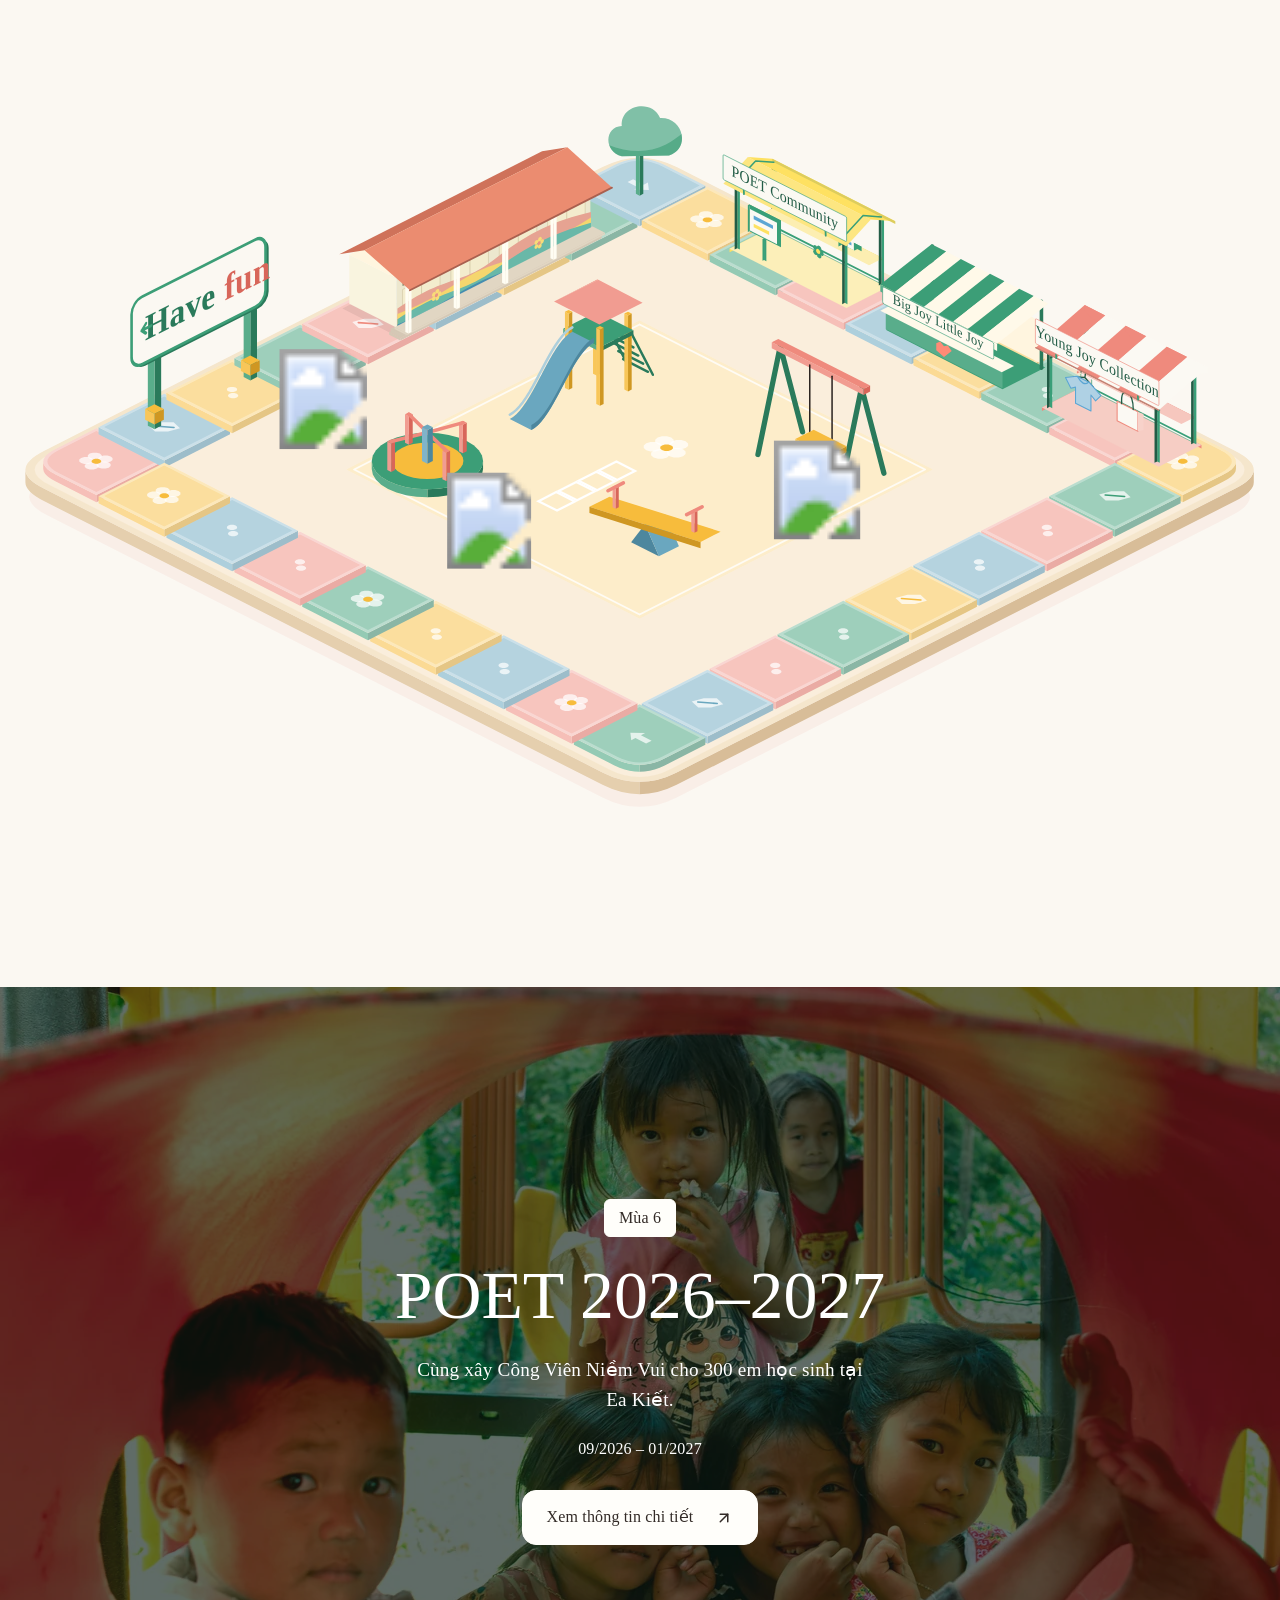
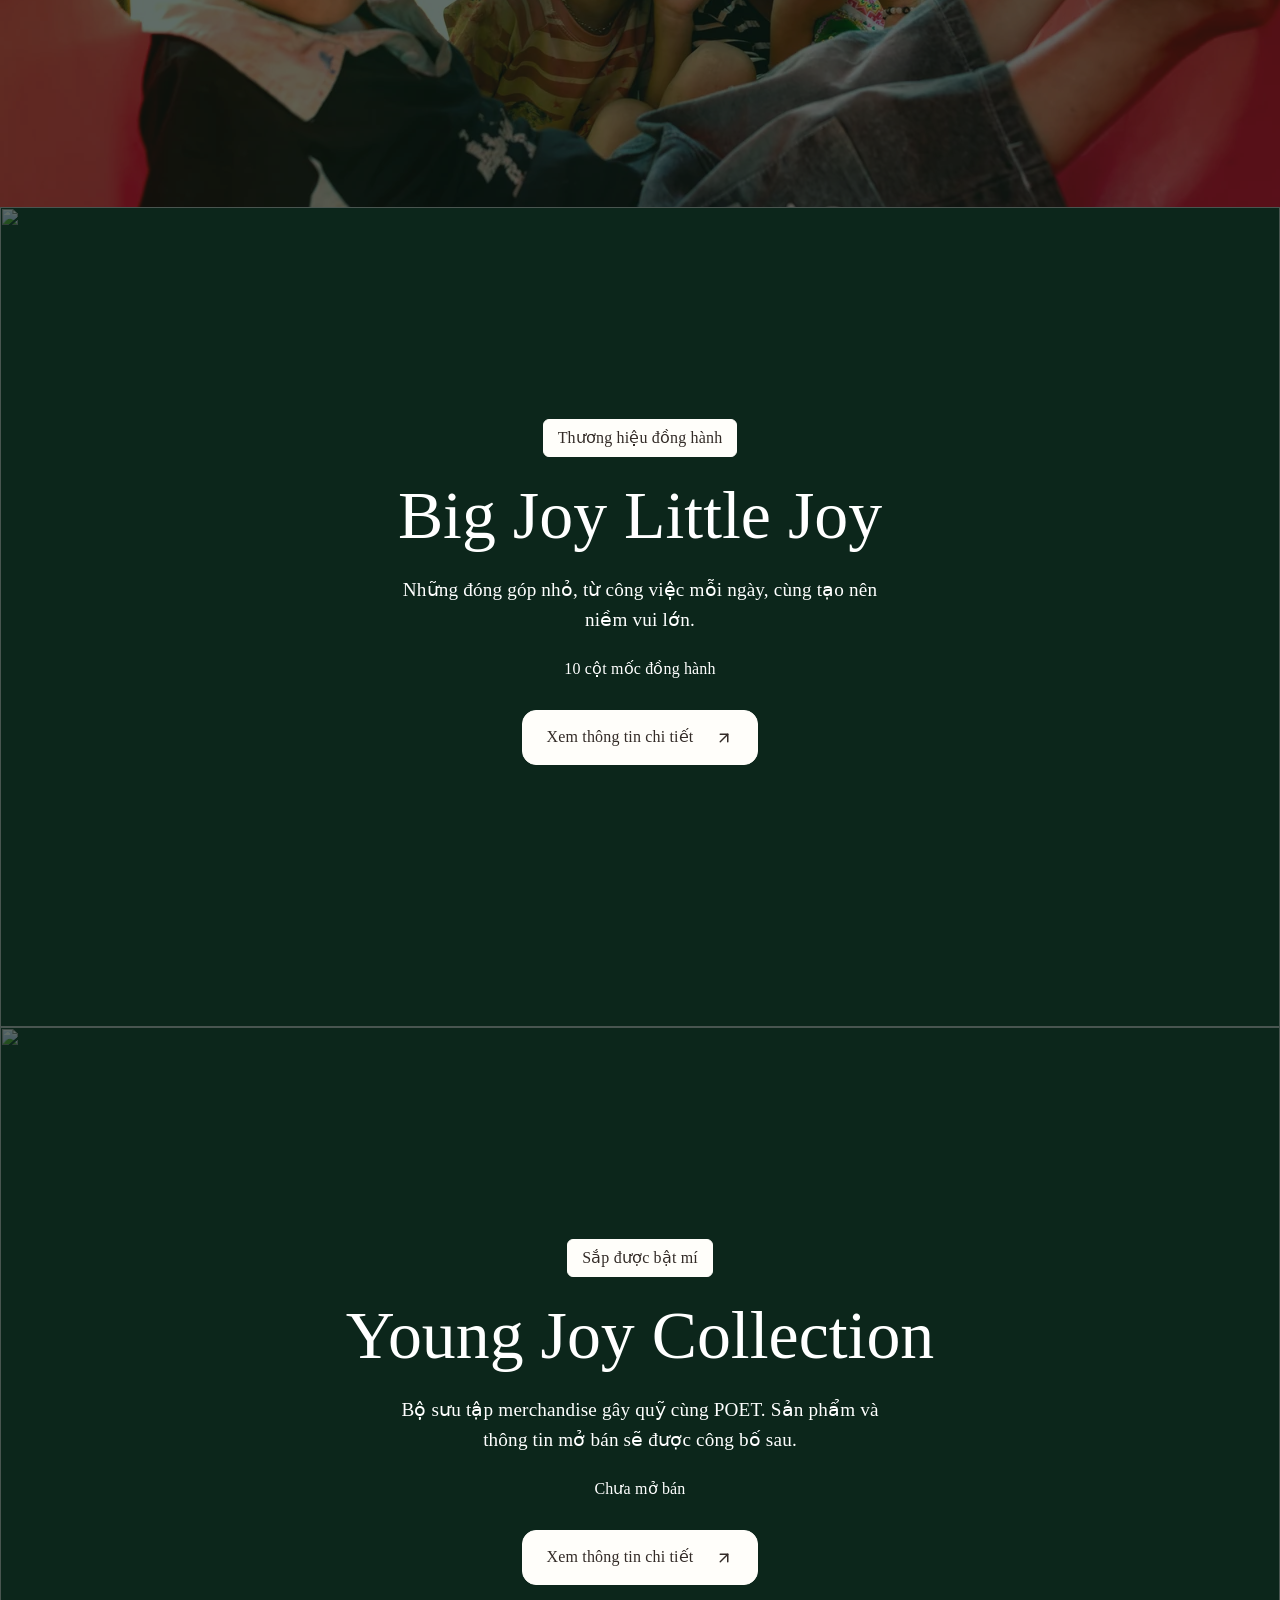
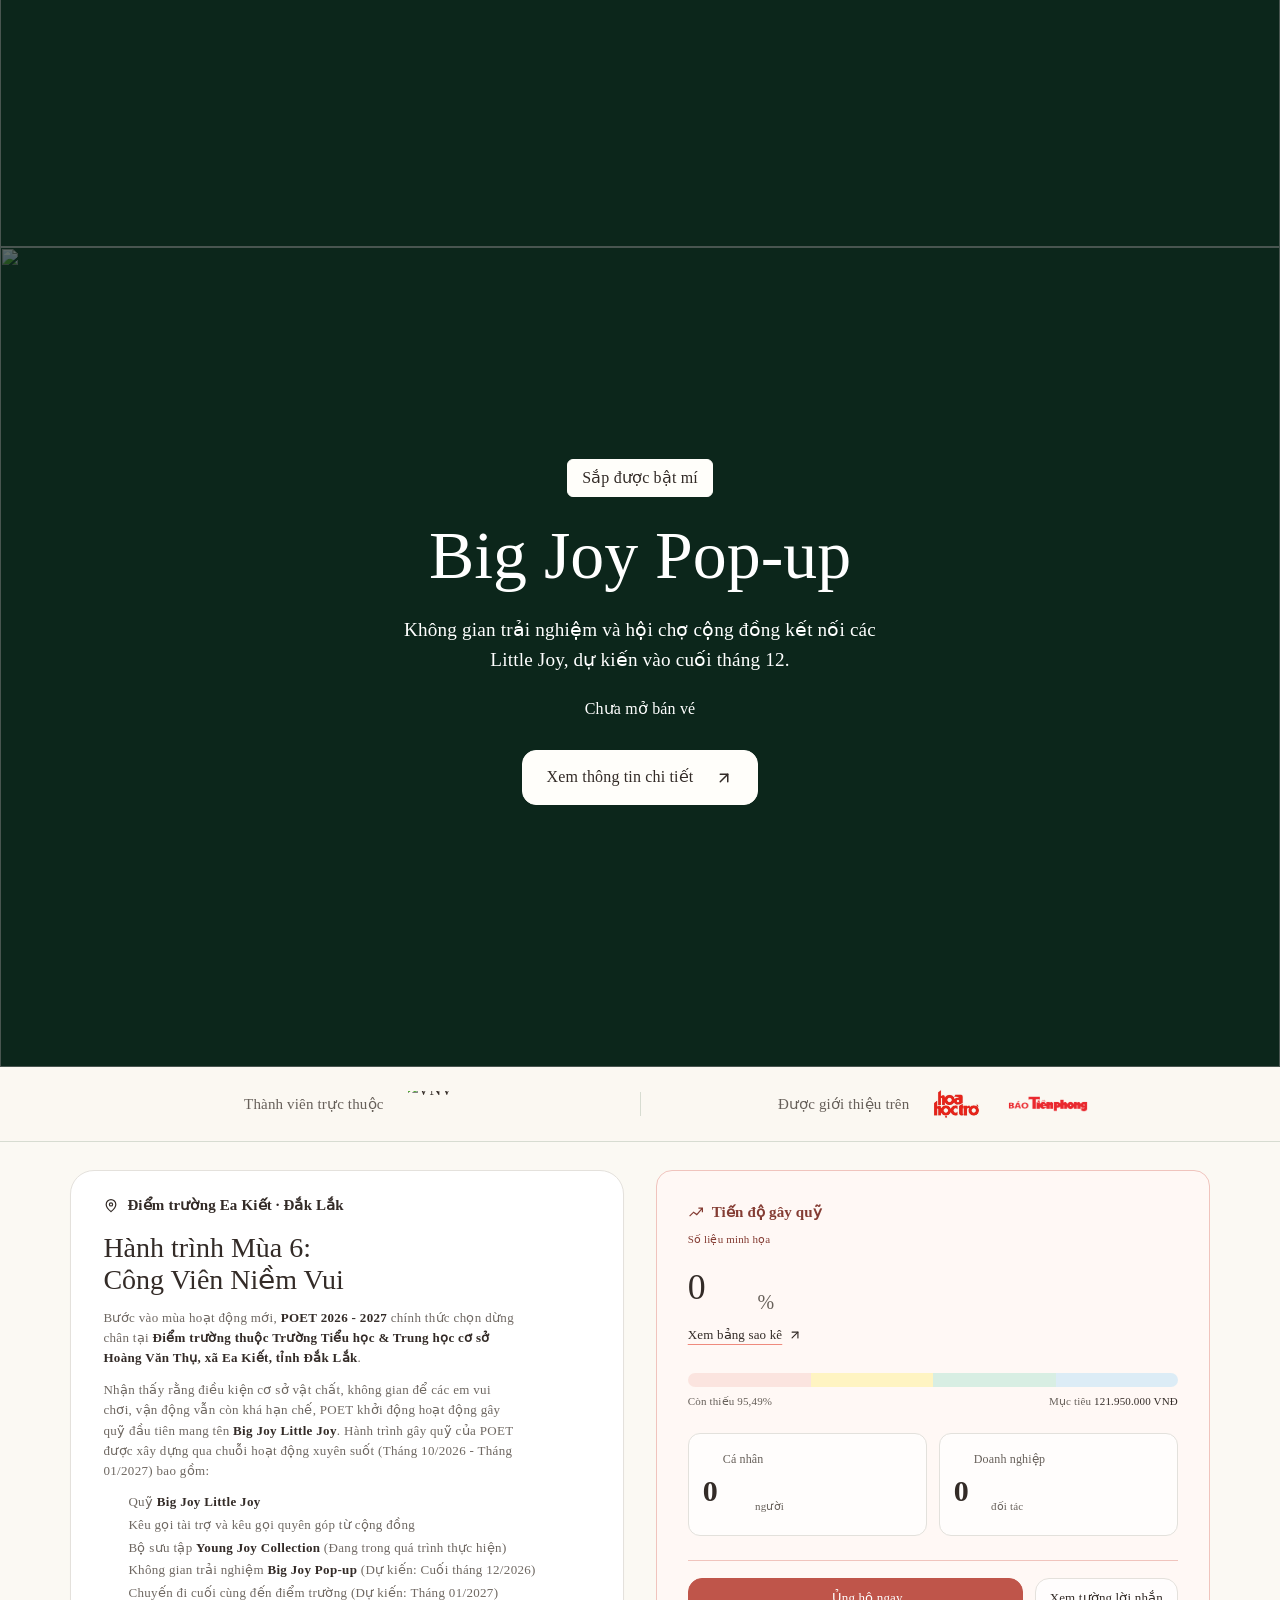
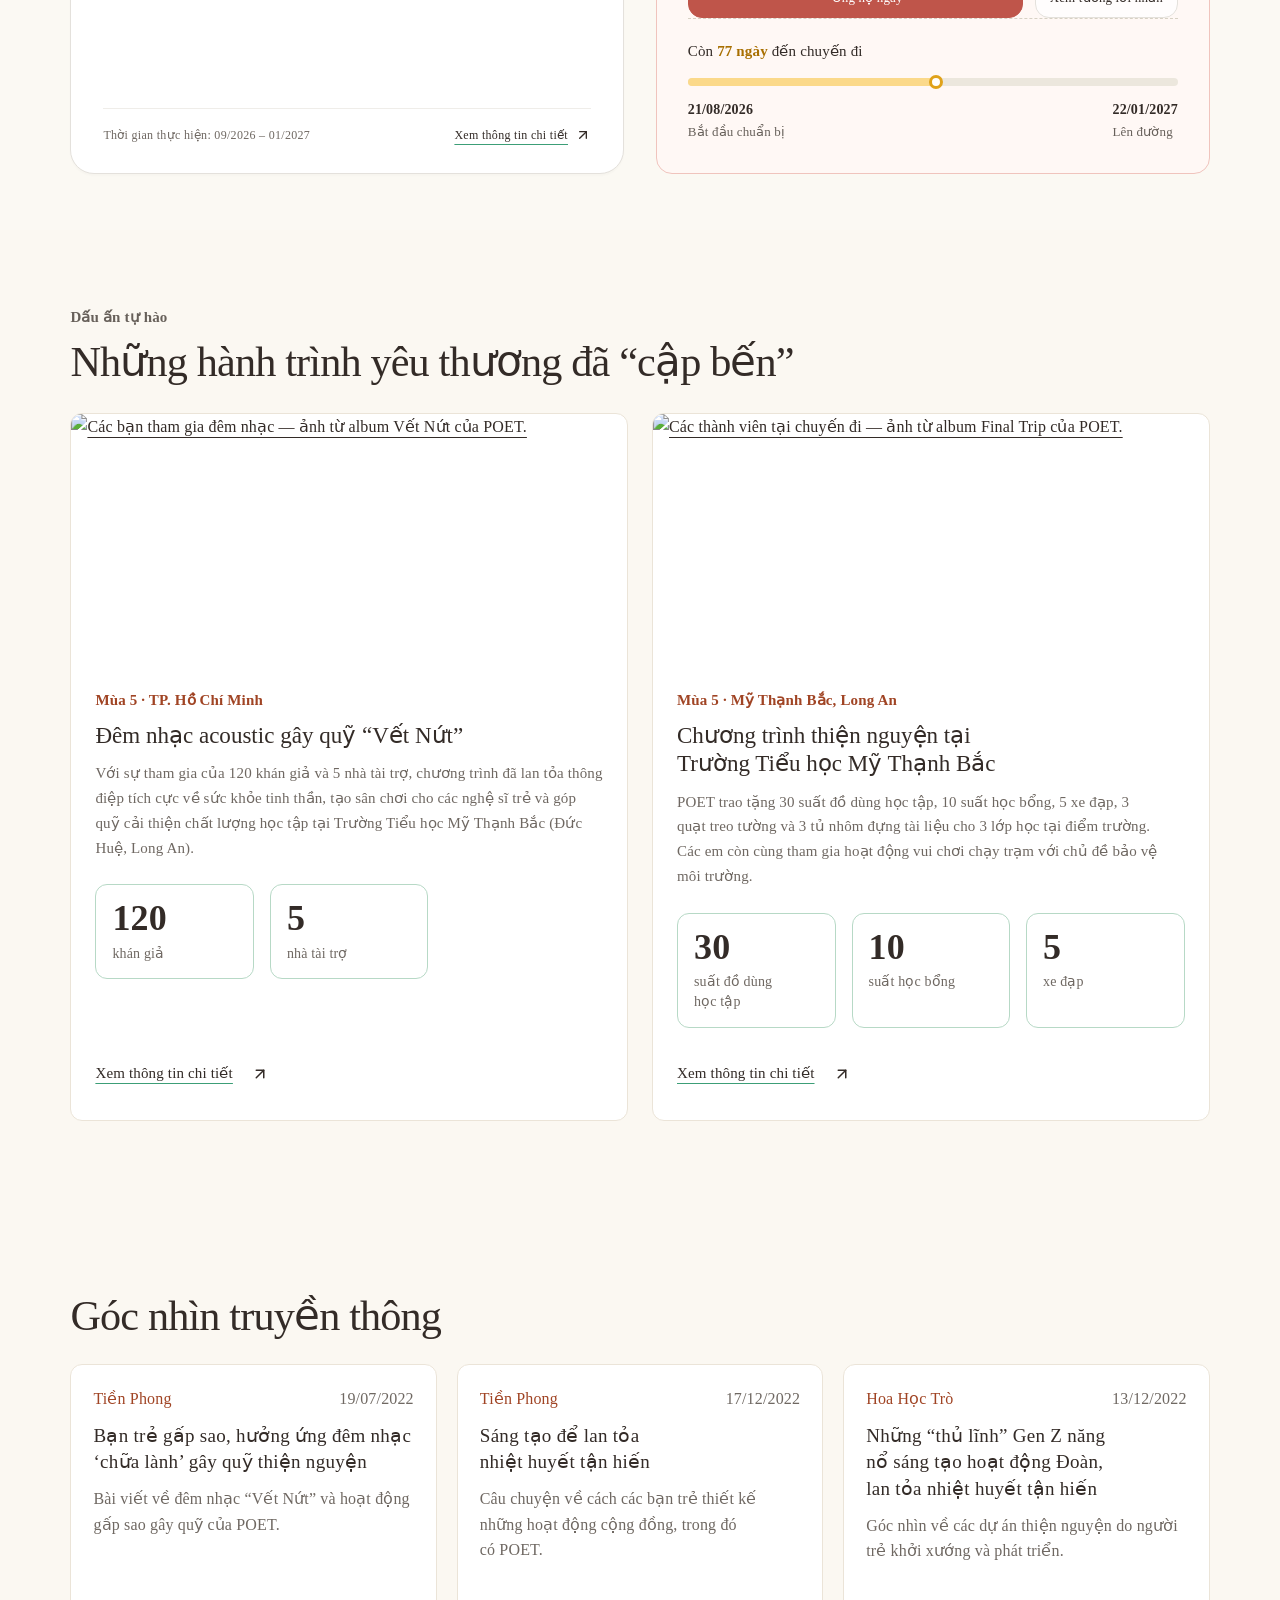
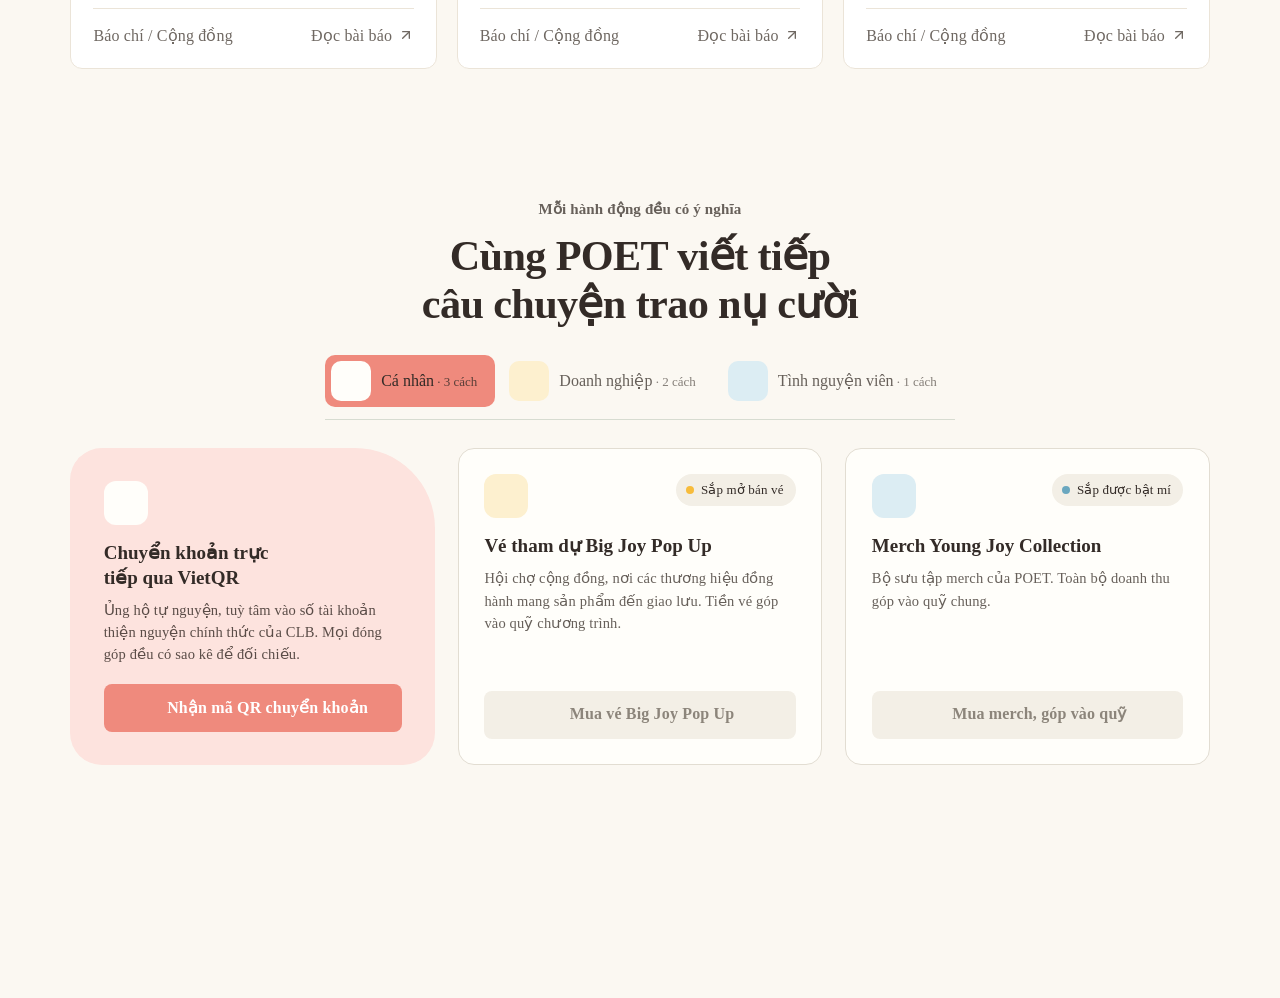
==== commit 6175e2dd: "fb-64: sharper campaign photo from 42.jpg (playground-joy + cau-truot-mua-6, 640/1280/1920); campaig" ====
--- a/index.html
+++ b/index.html
@@ -120,7 +120,7 @@
     <div class="fund-progress"><div class="fund-progress-track" role="progressbar" aria-label="Tiến độ Mùa 6 (số liệu minh họa từ prototype)" aria-valuemin="0" aria-valuemax="100" aria-valuenow="4.51"><span class="fund-progress-fill" aria-hidden="true"></span></div><div class="fund-scale"><span>Còn thiếu <span data-fund-remaining>95,49%</span></span><span>Mục tiêu <strong>121.950.000 VNĐ</strong></span></div></div>
     <div class="supporter-stats"><div><span><span class="prototype-icon" style="--icon:url('assets/icons/lucide/users.svg');-webkit-mask-image:url('assets/icons/lucide/users.svg');mask-image:url('assets/icons/lucide/users.svg')" aria-hidden="true"></span>Cá nhân</span><strong><span class="fund-number" data-fund-final="248" aria-hidden="true"><span data-fund-kind="individual" data-fund-count="248">248</span></span><small aria-hidden="true"> người</small><span class="sr-only">248 người</span></strong></div><div><span><span class="prototype-icon" style="--icon:url('assets/icons/lucide/building-2.svg');-webkit-mask-image:url('assets/icons/lucide/building-2.svg');mask-image:url('assets/icons/lucide/building-2.svg')" aria-hidden="true"></span>Doanh nghiệp</span><strong><span class="fund-number" data-fund-final="14" aria-hidden="true"><span data-fund-kind="business" data-fund-count="14">14</span></span><small aria-hidden="true"> đối tác</small><span class="sr-only">14 đối tác</span></strong></div></div>
     <div class="fund-actions"><a class="btn" href="dong-hanh/#ca-nhan" data-donate><span class="prototype-icon" style="--icon:url('assets/icons/lucide/heart.svg');-webkit-mask-image:url('assets/icons/lucide/heart.svg');mask-image:url('assets/icons/lucide/heart.svg')" aria-hidden="true"></span>Ủng hộ ngay</a><a class="btn btn--outline" href="dong-hanh/#loi-nhan">Xem tường lời nhắn<svg class="link-arrow" viewBox="0 0 24 24" fill="none" stroke="currentColor" stroke-width="2" stroke-linecap="round" stroke-linejoin="round" aria-hidden="true" focusable="false"><path d="M7 7h10v10"/><path d="M7 17 17 7"/></svg></a></div>
-  <div class="fund-timeline" data-campaign-timeline data-prep="2026-08-21" data-trip="2027-01-22" data-end="2027-01-24"><p class="fund-timeline-text">Còn <b>77 ngày</b> đến chuyến đi</p><div class="fund-timeline-track" aria-hidden="true"><i style="width:50.58611985179172%"></i><b style="left:50.58611985179172%"></b></div><div class="fund-timeline-ends"><p><b>21/08/2026</b><span>Bắt đầu chuẩn bị</span></p><p><b>22/01/2027</b><span>Lên đường</span></p></div></div></aside></div></div></section><section class="section-shell archive-section archive-section--home" id="dau-an"><div class="section-heading" data-reveal><div><p class="eyebrow">Dấu ấn tự hào</p><h2>Những hành trình yêu thương đã “cập bến”</h2></div></div><div class="archive-grid"><article class="story-card" data-reveal><a class="story-image-link" href="du-an/vet-nut/" aria-label="Đọc Đêm nhạc acoustic gây quỹ “Vết Nứt”"><figure class="image-frame "><img src="assets/editorial/story-vet-nut-1280.webp" srcset="assets/editorial/story-vet-nut-640.webp 640w, assets/editorial/story-vet-nut-1280.webp 1280w" sizes="(max-width: 700px) 100vw, 60vw" width="1280" height="720" loading="lazy" decoding="async" alt="Các bạn tham gia đêm nhạc — ảnh từ album Vết Nứt của POET."></figure></a><div class="story-copy"><p class="eyebrow">Mùa 5 · TP. Hồ Chí Minh</p><h3><a href="du-an/vet-nut/">Đêm nhạc acoustic gây quỹ “Vết Nứt”</a></h3><p>Với sự tham gia của 120 khán giả và 5 nhà tài trợ, chương trình đã lan tỏa thông điệp tích cực về sức khỏe tinh thần, tạo sân chơi cho các nghệ sĩ trẻ và góp quỹ cải thiện chất lượng học tập tại Trường Tiểu học Mỹ Thạnh Bắc (Đức Huệ, Long An).</p><ul class="inline-metrics"><li><strong>120</strong><span>khán giả</span></li><li><strong>5</strong><span>nhà tài trợ</span></li></ul><a class="text-link" href="du-an/vet-nut/">Xem thông tin chi tiết<svg class="link-arrow" viewBox="0 0 24 24" fill="none" stroke="currentColor" stroke-width="2" stroke-linecap="round" stroke-linejoin="round" aria-hidden="true" focusable="false"><path d="M7 7h10v10"/><path d="M7 17 17 7"/></svg></a></div></article><article class="story-card" data-reveal><a class="story-image-link" href="du-an/go-ngai/" aria-label="Đọc Chương trình thiện nguyện tại Trường Tiểu học Mỹ Thạnh Bắc"><figure class="image-frame "><img src="assets/editorial/story-go-ngai-1280.webp" srcset="assets/editorial/story-go-ngai-640.webp 640w, assets/editorial/story-go-ngai-1280.webp 1280w" sizes="(max-width: 700px) 100vw, 60vw" width="1280" height="853" loading="lazy" decoding="async" alt="Các thành viên tại chuyến đi — ảnh từ album Final Trip của POET."></figure></a><div class="story-copy"><p class="eyebrow">Mùa 5 · Mỹ Thạnh Bắc, Long An</p><h3><a href="du-an/go-ngai/">Chương trình thiện nguyện tại Trường Tiểu học Mỹ Thạnh Bắc</a></h3><p>POET trao tặng 30 suất đồ dùng học tập, 10 suất học bổng, 5 xe đạp, 3 quạt treo tường và 3 tủ nhôm đựng tài liệu cho 3 lớp học tại điểm trường. Các em còn cùng tham gia hoạt động vui chơi chạy trạm với chủ đề bảo vệ môi trường.</p><ul class="inline-metrics"><li><strong>30</strong><span>suất đồ dùng học tập</span></li><li><strong>10</strong><span>suất học bổng</span></li><li><strong>5</strong><span>xe đạp</span></li></ul><a class="text-link" href="du-an/go-ngai/">Xem thông tin chi tiết<svg class="link-arrow" viewBox="0 0 24 24" fill="none" stroke="currentColor" stroke-width="2" stroke-linecap="round" stroke-linejoin="round" aria-hidden="true" focusable="false"><path d="M7 7h10v10"/><path d="M7 17 17 7"/></svg></a></div></article></div></section><section class="section-shell press-section" id="truyen-thong"><div class="section-heading" data-reveal><div><h2>Góc nhìn truyền thông</h2></div><div class="press-controls" hidden><button type="button" data-press-step="-1" aria-controls="press-track" aria-label="Bài báo trước"><svg viewBox="0 0 24 24" fill="none" stroke="currentColor" stroke-width="2" stroke-linecap="round" stroke-linejoin="round" aria-hidden="true" focusable="false"><path d="m15 18-6-6 6-6"/></svg></button><button type="button" data-press-step="1" aria-controls="press-track" aria-label="Bài báo tiếp theo"><svg viewBox="0 0 24 24" fill="none" stroke="currentColor" stroke-width="2" stroke-linecap="round" stroke-linejoin="round" aria-hidden="true" focusable="false"><path d="m9 18 6-6-6-6"/></svg></button></div></div><div class="press-grid" id="press-track" role="group" aria-label="Các bài báo về POET"><article class="media-card"><div class="media-meta"><span class="publication">Tiền Phong</span><time datetime="2022-07-19">19/07/2022</time></div><h3><a href="https://tienphong.vn/ban-tre-gap-sao-huong-ung-dem-nhac-chua-lanh-gay-quy-thien-nguyen-post1454826.tpo" target="_blank" rel="noopener noreferrer">Bạn trẻ gấp sao, hưởng ứng đêm nhạc ‘chữa lành’ gây quỹ thiện nguyện<span class="sr-only"> (mở trong tab mới)</span></a></h3><p>Bài viết về đêm nhạc “Vết Nứt” và hoạt động gấp sao gây quỹ của POET.</p><div class="media-foot"><span>Báo chí / Cộng đồng</span><span aria-hidden="true">Đọc bài báo<svg class="icon-inline" viewBox="0 0 24 24" fill="none" stroke="currentColor" stroke-width="2" stroke-linecap="round" stroke-linejoin="round" aria-hidden="true" focusable="false"><path d="M7 7h10v10"/><path d="M7 17 17 7"/></svg></span></div></article><article class="media-card"><div class="media-meta"><span class="publication">Tiền Phong</span><time datetime="2022-12-17">17/12/2022</time></div><h3><a href="https://tienphong.vn/sang-tao-de-lan-toa-nhiet-huyet-tan-hien-post1494246.tpo" target="_blank" rel="noopener noreferrer">Sáng tạo để lan tỏa nhiệt huyết tận hiến<span class="sr-only"> (mở trong tab mới)</span></a></h3><p>Câu chuyện về cách các bạn trẻ thiết kế những hoạt động cộng đồng, trong đó có POET.</p><div class="media-foot"><span>Báo chí / Cộng đồng</span><span aria-hidden="true">Đọc bài báo<svg class="icon-inline" viewBox="0 0 24 24" fill="none" stroke="currentColor" stroke-width="2" stroke-linecap="round" stroke-linejoin="round" aria-hidden="true" focusable="false"><path d="M7 7h10v10"/><path d="M7 17 17 7"/></svg></span></div></article><article class="media-card"><div class="media-meta"><span class="publication">Hoa Học Trò</span><time datetime="2022-12-13">13/12/2022</time></div><h3><a href="https://hoahoctro.tienphong.vn/nhung-thu-linh-gen-z-nang-no-sang-tao-hoat-dong-doan-lan-toa-nhiet-huyet-tan-hien-post1494482.tpo" target="_blank" rel="noopener noreferrer">Những “thủ lĩnh” Gen Z năng nổ sáng tạo hoạt động Đoàn, lan tỏa nhiệt huyết tận hiến<span class="sr-only"> (mở trong tab mới)</span></a></h3><p>Góc nhìn về các dự án thiện nguyện do người trẻ khởi xướng và phát triển.</p><div class="media-foot"><span>Báo chí / Cộng đồng</span><span aria-hidden="true">Đọc bài báo<svg class="icon-inline" viewBox="0 0 24 24" fill="none" stroke="currentColor" stroke-width="2" stroke-linecap="round" stroke-linejoin="round" aria-hidden="true" focusable="false"><path d="M7 7h10v10"/><path d="M7 17 17 7"/></svg></span></div></article><article class="media-card"><div class="media-meta"><span class="publication">Tiền Phong</span><time datetime="2021-10-17">17/10/2021</time></div><h3><a href="https://svvn.tienphong.vn/mot-tuan-trai-nghiem-da-linh-vuc-cua-cac-ban-gen-z-post1385605.tpo" target="_blank" rel="noopener noreferrer">Một tuần trải nghiệm đa lĩnh vực của các bạn gen Z<span class="sr-only"> (mở trong tab mới)</span></a></h3><p>Bài viết về “Tuần lễ training”, dự án giúp các bạn gen Z học kỹ năng ở nhiều lĩnh vực do tổ chức xã hội Poet17 (tên cũ của POET) thực hiện.</p><div class="media-foot"><span>Báo chí / Cộng đồng</span><span aria-hidden="true">Đọc bài báo<svg class="icon-inline" viewBox="0 0 24 24" fill="none" stroke="currentColor" stroke-width="2" stroke-linecap="round" stroke-linejoin="round" aria-hidden="true" focusable="false"><path d="M7 7h10v10"/><path d="M7 17 17 7"/></svg></span></div></article></div></section><section class="section-shell project-ways" id="dong-hanh-du-an"><div class="pw-head"><p class="eyebrow">Mỗi hành động đều có ý nghĩa</p><h2>Cùng POET viết tiếp câu chuyện trao nụ cười</h2></div><div class="site-tabs site-tabs--partner" role="tablist" data-no-hash aria-label="Cách đồng hành cùng POET" data-tab-group="project-ways"><button type="button" role="tab" id="tab-pw-ca-nhan" aria-controls="pw-ca-nhan" aria-selected="true" tabindex="0"><span class="tab-icon"><span class="prototype-icon" style="--icon:url('assets/icons/lucide/heart.svg');-webkit-mask-image:url('assets/icons/lucide/heart.svg');mask-image:url('assets/icons/lucide/heart.svg')" aria-hidden="true"></span></span><span>Cá nhân<small class="pw-count"> · 3 cách</small></span></button><button type="button" role="tab" id="tab-pw-doanh-nghiep" aria-controls="pw-doanh-nghiep" aria-selected="false" tabindex="-1"><span class="tab-icon"><span class="prototype-icon" style="--icon:url('assets/icons/lucide/building-2.svg');-webkit-mask-image:url('assets/icons/lucide/building-2.svg');mask-image:url('assets/icons/lucide/building-2.svg')" aria-hidden="true"></span></span><span>Doanh nghiệp<small class="pw-count"> · 2 cách</small></span></button><button type="button" role="tab" id="tab-pw-tinh-nguyen-vien" aria-controls="pw-tinh-nguyen-vien" aria-selected="false" tabindex="-1"><span class="tab-icon"><span class="prototype-icon" style="--icon:url('assets/icons/lucide/users.svg');-webkit-mask-image:url('assets/icons/lucide/users.svg');mask-image:url('assets/icons/lucide/users.svg')" aria-hidden="true"></span></span><span>Tình nguyện viên<small class="pw-count"> · 1 cách</small></span></button></div><div class="pw-panel" role="tabpanel" id="pw-ca-nhan" aria-labelledby="tab-pw-ca-nhan" tabindex="0"><div class="pw-grid pw-grid--three"><article class="pw-card pw-coral is-feature"><div class="pw-top"><span class="pw-ic"><span class="prototype-icon" style="--icon:url('assets/icons/lucide/qr-code.svg');-webkit-mask-image:url('assets/icons/lucide/qr-code.svg');mask-image:url('assets/icons/lucide/qr-code.svg')" aria-hidden="true"></span></span></div><h3>Chuyển khoản trực tiếp qua VietQR</h3><p>Ủng hộ tự nguyện, tuỳ tâm vào số tài khoản thiện nguyện chính thức của CLB. Mọi đóng góp đều có sao kê để đối chiếu.</p><div class="pw-cta"><a class="pw-donate" href="dong-hanh/#ca-nhan" data-donate><span class="prototype-icon" style="--icon:url('assets/icons/lucide/heart.svg');-webkit-mask-image:url('assets/icons/lucide/heart.svg');mask-image:url('assets/icons/lucide/heart.svg')" aria-hidden="true"></span>Nhận mã QR chuyển khoản</a></div></article><article class="pw-card pw-yellow"><div class="pw-top"><span class="pw-ic"><span class="prototype-icon" style="--icon:url('assets/icons/lucide/ticket.svg');-webkit-mask-image:url('assets/icons/lucide/ticket.svg');mask-image:url('assets/icons/lucide/ticket.svg')" aria-hidden="true"></span></span><span class="pw-status"><i aria-hidden="true"></i>Sắp mở bán vé</span></div><h3>Vé tham dự Big Joy Pop Up</h3><p>Hội chợ cộng đồng, nơi các thương hiệu đồng hành mang sản phẩm đến giao lưu. Tiền vé góp vào quỹ chương trình.</p><div class="pw-cta"><span class="pw-locked" aria-disabled="true"><span class="prototype-icon" style="--icon:url('assets/icons/lucide/lock.svg');-webkit-mask-image:url('assets/icons/lucide/lock.svg');mask-image:url('assets/icons/lucide/lock.svg')" aria-hidden="true"></span><span>Mua vé Big Joy Pop Up<span class="sr-only"> (chưa mở)</span></span></span></div></article><article class="pw-card pw-blue"><div class="pw-top"><span class="pw-ic"><span class="prototype-icon" style="--icon:url('assets/icons/lucide/shopping-bag.svg');-webkit-mask-image:url('assets/icons/lucide/shopping-bag.svg');mask-image:url('assets/icons/lucide/shopping-bag.svg')" aria-hidden="true"></span></span><span class="pw-status"><i aria-hidden="true"></i>Sắp được bật mí</span></div><h3>Merch Young Joy Collection</h3><p>Bộ sưu tập merch của POET. Toàn bộ doanh thu góp vào quỹ chung.</p><div class="pw-cta"><span class="pw-locked" aria-disabled="true"><span class="prototype-icon" style="--icon:url('assets/icons/lucide/lock.svg');-webkit-mask-image:url('assets/icons/lucide/lock.svg');mask-image:url('assets/icons/lucide/lock.svg')" aria-hidden="true"></span><span>Mua merch, góp vào quỹ<span class="sr-only"> (chưa mở)</span></span></span></div></article></div></div><div class="pw-panel" role="tabpanel" id="pw-doanh-nghiep" aria-labelledby="tab-pw-doanh-nghiep" tabindex="0" hidden><div class="pw-grid pw-grid--two"><article class="pw-card pw-yellow"><div class="pw-top"><span class="pw-ic"><span class="prototype-icon" style="--icon:url('assets/icons/lucide/store.svg');-webkit-mask-image:url('assets/icons/lucide/store.svg');mask-image:url('assets/icons/lucide/store.svg')" aria-hidden="true"></span></span></div><h3>Thương hiệu đồng hành</h3><p>Trở thành một “Little Joy” trong chiến dịch Big Joy Little Joy: góp một phần doanh thu sản phẩm để cùng xây Công viên Niềm vui.</p><div class="pw-cta"><a class="pw-btn" href="dong-hanh/#doanh-nghiep">Tìm hiểu Big Joy Little Joy<span class="prototype-icon" style="--icon:url('assets/icons/lucide/arrow-right.svg');-webkit-mask-image:url('assets/icons/lucide/arrow-right.svg');mask-image:url('assets/icons/lucide/arrow-right.svg')" aria-hidden="true"></span></a></div></article><article class="pw-card pw-yellow"><div class="pw-top"><span class="pw-ic"><span class="prototype-icon" style="--icon:url('assets/icons/lucide/handshake.svg');-webkit-mask-image:url('assets/icons/lucide/handshake.svg');mask-image:url('assets/icons/lucide/handshake.svg')" aria-hidden="true"></span></span></div><h3>Nhà tài trợ</h3><p>Hỗ trợ hiện kim hoặc nguồn lực thiết thực cho Công viên Niềm vui. POET trao đổi từng đề xuất theo nhu cầu điểm trường và khả năng của đơn vị.</p><div class="pw-cta"><a class="pw-btn" href="dong-hanh/#doanh-nghiep">Trao đổi cơ hội tài trợ<span class="prototype-icon" style="--icon:url('assets/icons/lucide/arrow-right.svg');-webkit-mask-image:url('assets/icons/lucide/arrow-right.svg');mask-image:url('assets/icons/lucide/arrow-right.svg')" aria-hidden="true"></span></a></div></article></div></div><div class="pw-panel" role="tabpanel" id="pw-tinh-nguyen-vien" aria-labelledby="tab-pw-tinh-nguyen-vien" tabindex="0" hidden><div class="pw-solo"><article class="pw-card pw-blue pw-card--bare"><div class="pw-top"><span class="pw-ic"><span class="prototype-icon" style="--icon:url('assets/icons/lucide/megaphone.svg');-webkit-mask-image:url('assets/icons/lucide/megaphone.svg');mask-image:url('assets/icons/lucide/megaphone.svg')" aria-hidden="true"></span></span><span class="pw-status"><i aria-hidden="true"></i>Hẹn bạn mùa sau</span></div><h3>Tuyển quân Mùa 7</h3><p>Đơn tuyển tình nguyện viên Mùa 6 đã đóng. Theo dõi Facebook POET để nhận thông tin tuyển quân Mùa 7 sớm nhất nha!</p><div class="pw-cta"><a class="pw-btn" href="https://www.facebook.com/poetorganization" target="_blank" rel="noopener noreferrer">Theo dõi Facebook POET<span class="prototype-icon" style="--icon:url('assets/icons/lucide/arrow-up-right.svg');-webkit-mask-image:url('assets/icons/lucide/arrow-up-right.svg');mask-image:url('assets/icons/lucide/arrow-up-right.svg')" aria-hidden="true"></span></a></div></article></div></div></section></main>
+  <div class="fund-timeline" data-campaign-timeline data-prep="2026-08-21" data-trip="2027-01-22" data-end="2027-01-24"><p class="fund-timeline-text">Còn <b>77 ngày</b> đến chuyến đi</p><div class="fund-timeline-track" aria-hidden="true"><i style="width:50.61219418139731%"></i><b style="left:50.61219418139731%"></b></div><div class="fund-timeline-ends"><p><b>21/08/2026</b><span>Bắt đầu chuẩn bị</span></p><p><b>22/01/2027</b><span>Lên đường</span></p></div></div></aside></div></div></section><section class="section-shell archive-section archive-section--home" id="dau-an"><div class="section-heading" data-reveal><div><p class="eyebrow">Dấu ấn tự hào</p><h2>Những hành trình yêu thương đã “cập bến”</h2></div></div><div class="archive-grid"><article class="story-card" data-reveal><a class="story-image-link" href="du-an/vet-nut/" aria-label="Đọc Đêm nhạc acoustic gây quỹ “Vết Nứt”"><figure class="image-frame "><img src="assets/editorial/story-vet-nut-1280.webp" srcset="assets/editorial/story-vet-nut-640.webp 640w, assets/editorial/story-vet-nut-1280.webp 1280w" sizes="(max-width: 700px) 100vw, 60vw" width="1280" height="720" loading="lazy" decoding="async" alt="Các bạn tham gia đêm nhạc — ảnh từ album Vết Nứt của POET."></figure></a><div class="story-copy"><p class="eyebrow">Mùa 5 · TP. Hồ Chí Minh</p><h3><a href="du-an/vet-nut/">Đêm nhạc acoustic gây quỹ “Vết Nứt”</a></h3><p>Với sự tham gia của 120 khán giả và 5 nhà tài trợ, chương trình đã lan tỏa thông điệp tích cực về sức khỏe tinh thần, tạo sân chơi cho các nghệ sĩ trẻ và góp quỹ cải thiện chất lượng học tập tại Trường Tiểu học Mỹ Thạnh Bắc (Đức Huệ, Long An).</p><ul class="inline-metrics"><li><strong>120</strong><span>khán giả</span></li><li><strong>5</strong><span>nhà tài trợ</span></li></ul><a class="text-link" href="du-an/vet-nut/">Xem thông tin chi tiết<svg class="link-arrow" viewBox="0 0 24 24" fill="none" stroke="currentColor" stroke-width="2" stroke-linecap="round" stroke-linejoin="round" aria-hidden="true" focusable="false"><path d="M7 7h10v10"/><path d="M7 17 17 7"/></svg></a></div></article><article class="story-card" data-reveal><a class="story-image-link" href="du-an/go-ngai/" aria-label="Đọc Chương trình thiện nguyện tại Trường Tiểu học Mỹ Thạnh Bắc"><figure class="image-frame "><img src="assets/editorial/story-go-ngai-1280.webp" srcset="assets/editorial/story-go-ngai-640.webp 640w, assets/editorial/story-go-ngai-1280.webp 1280w" sizes="(max-width: 700px) 100vw, 60vw" width="1280" height="853" loading="lazy" decoding="async" alt="Các thành viên tại chuyến đi — ảnh từ album Final Trip của POET."></figure></a><div class="story-copy"><p class="eyebrow">Mùa 5 · Mỹ Thạnh Bắc, Long An</p><h3><a href="du-an/go-ngai/">Chương trình thiện nguyện tại Trường Tiểu học Mỹ Thạnh Bắc</a></h3><p>POET trao tặng 30 suất đồ dùng học tập, 10 suất học bổng, 5 xe đạp, 3 quạt treo tường và 3 tủ nhôm đựng tài liệu cho 3 lớp học tại điểm trường. Các em còn cùng tham gia hoạt động vui chơi chạy trạm với chủ đề bảo vệ môi trường.</p><ul class="inline-metrics"><li><strong>30</strong><span>suất đồ dùng học tập</span></li><li><strong>10</strong><span>suất học bổng</span></li><li><strong>5</strong><span>xe đạp</span></li></ul><a class="text-link" href="du-an/go-ngai/">Xem thông tin chi tiết<svg class="link-arrow" viewBox="0 0 24 24" fill="none" stroke="currentColor" stroke-width="2" stroke-linecap="round" stroke-linejoin="round" aria-hidden="true" focusable="false"><path d="M7 7h10v10"/><path d="M7 17 17 7"/></svg></a></div></article></div></section><section class="section-shell press-section" id="truyen-thong"><div class="section-heading" data-reveal><div><h2>Góc nhìn truyền thông</h2></div><div class="press-controls" hidden><button type="button" data-press-step="-1" aria-controls="press-track" aria-label="Bài báo trước"><svg viewBox="0 0 24 24" fill="none" stroke="currentColor" stroke-width="2" stroke-linecap="round" stroke-linejoin="round" aria-hidden="true" focusable="false"><path d="m15 18-6-6 6-6"/></svg></button><button type="button" data-press-step="1" aria-controls="press-track" aria-label="Bài báo tiếp theo"><svg viewBox="0 0 24 24" fill="none" stroke="currentColor" stroke-width="2" stroke-linecap="round" stroke-linejoin="round" aria-hidden="true" focusable="false"><path d="m9 18 6-6-6-6"/></svg></button></div></div><div class="press-grid" id="press-track" role="group" aria-label="Các bài báo về POET"><article class="media-card"><div class="media-meta"><span class="publication">Tiền Phong</span><time datetime="2022-07-19">19/07/2022</time></div><h3><a href="https://tienphong.vn/ban-tre-gap-sao-huong-ung-dem-nhac-chua-lanh-gay-quy-thien-nguyen-post1454826.tpo" target="_blank" rel="noopener noreferrer">Bạn trẻ gấp sao, hưởng ứng đêm nhạc ‘chữa lành’ gây quỹ thiện nguyện<span class="sr-only"> (mở trong tab mới)</span></a></h3><p>Bài viết về đêm nhạc “Vết Nứt” và hoạt động gấp sao gây quỹ của POET.</p><div class="media-foot"><span>Báo chí / Cộng đồng</span><span aria-hidden="true">Đọc bài báo<svg class="icon-inline" viewBox="0 0 24 24" fill="none" stroke="currentColor" stroke-width="2" stroke-linecap="round" stroke-linejoin="round" aria-hidden="true" focusable="false"><path d="M7 7h10v10"/><path d="M7 17 17 7"/></svg></span></div></article><article class="media-card"><div class="media-meta"><span class="publication">Tiền Phong</span><time datetime="2022-12-17">17/12/2022</time></div><h3><a href="https://tienphong.vn/sang-tao-de-lan-toa-nhiet-huyet-tan-hien-post1494246.tpo" target="_blank" rel="noopener noreferrer">Sáng tạo để lan tỏa nhiệt huyết tận hiến<span class="sr-only"> (mở trong tab mới)</span></a></h3><p>Câu chuyện về cách các bạn trẻ thiết kế những hoạt động cộng đồng, trong đó có POET.</p><div class="media-foot"><span>Báo chí / Cộng đồng</span><span aria-hidden="true">Đọc bài báo<svg class="icon-inline" viewBox="0 0 24 24" fill="none" stroke="currentColor" stroke-width="2" stroke-linecap="round" stroke-linejoin="round" aria-hidden="true" focusable="false"><path d="M7 7h10v10"/><path d="M7 17 17 7"/></svg></span></div></article><article class="media-card"><div class="media-meta"><span class="publication">Hoa Học Trò</span><time datetime="2022-12-13">13/12/2022</time></div><h3><a href="https://hoahoctro.tienphong.vn/nhung-thu-linh-gen-z-nang-no-sang-tao-hoat-dong-doan-lan-toa-nhiet-huyet-tan-hien-post1494482.tpo" target="_blank" rel="noopener noreferrer">Những “thủ lĩnh” Gen Z năng nổ sáng tạo hoạt động Đoàn, lan tỏa nhiệt huyết tận hiến<span class="sr-only"> (mở trong tab mới)</span></a></h3><p>Góc nhìn về các dự án thiện nguyện do người trẻ khởi xướng và phát triển.</p><div class="media-foot"><span>Báo chí / Cộng đồng</span><span aria-hidden="true">Đọc bài báo<svg class="icon-inline" viewBox="0 0 24 24" fill="none" stroke="currentColor" stroke-width="2" stroke-linecap="round" stroke-linejoin="round" aria-hidden="true" focusable="false"><path d="M7 7h10v10"/><path d="M7 17 17 7"/></svg></span></div></article><article class="media-card"><div class="media-meta"><span class="publication">Tiền Phong</span><time datetime="2021-10-17">17/10/2021</time></div><h3><a href="https://svvn.tienphong.vn/mot-tuan-trai-nghiem-da-linh-vuc-cua-cac-ban-gen-z-post1385605.tpo" target="_blank" rel="noopener noreferrer">Một tuần trải nghiệm đa lĩnh vực của các bạn gen Z<span class="sr-only"> (mở trong tab mới)</span></a></h3><p>Bài viết về “Tuần lễ training”, dự án giúp các bạn gen Z học kỹ năng ở nhiều lĩnh vực do tổ chức xã hội Poet17 (tên cũ của POET) thực hiện.</p><div class="media-foot"><span>Báo chí / Cộng đồng</span><span aria-hidden="true">Đọc bài báo<svg class="icon-inline" viewBox="0 0 24 24" fill="none" stroke="currentColor" stroke-width="2" stroke-linecap="round" stroke-linejoin="round" aria-hidden="true" focusable="false"><path d="M7 7h10v10"/><path d="M7 17 17 7"/></svg></span></div></article></div></section><section class="section-shell project-ways" id="dong-hanh-du-an"><div class="pw-head"><p class="eyebrow">Mỗi hành động đều có ý nghĩa</p><h2>Cùng POET viết tiếp câu chuyện trao nụ cười</h2></div><div class="site-tabs site-tabs--partner" role="tablist" data-no-hash aria-label="Cách đồng hành cùng POET" data-tab-group="project-ways"><button type="button" role="tab" id="tab-pw-ca-nhan" aria-controls="pw-ca-nhan" aria-selected="true" tabindex="0"><span class="tab-icon"><span class="prototype-icon" style="--icon:url('assets/icons/lucide/heart.svg');-webkit-mask-image:url('assets/icons/lucide/heart.svg');mask-image:url('assets/icons/lucide/heart.svg')" aria-hidden="true"></span></span><span>Cá nhân<small class="pw-count"> · 3 cách</small></span></button><button type="button" role="tab" id="tab-pw-doanh-nghiep" aria-controls="pw-doanh-nghiep" aria-selected="false" tabindex="-1"><span class="tab-icon"><span class="prototype-icon" style="--icon:url('assets/icons/lucide/building-2.svg');-webkit-mask-image:url('assets/icons/lucide/building-2.svg');mask-image:url('assets/icons/lucide/building-2.svg')" aria-hidden="true"></span></span><span>Doanh nghiệp<small class="pw-count"> · 2 cách</small></span></button><button type="button" role="tab" id="tab-pw-tinh-nguyen-vien" aria-controls="pw-tinh-nguyen-vien" aria-selected="false" tabindex="-1"><span class="tab-icon"><span class="prototype-icon" style="--icon:url('assets/icons/lucide/users.svg');-webkit-mask-image:url('assets/icons/lucide/users.svg');mask-image:url('assets/icons/lucide/users.svg')" aria-hidden="true"></span></span><span>Tình nguyện viên<small class="pw-count"> · 1 cách</small></span></button></div><div class="pw-panel" role="tabpanel" id="pw-ca-nhan" aria-labelledby="tab-pw-ca-nhan" tabindex="0"><div class="pw-grid pw-grid--three"><article class="pw-card pw-coral is-feature"><div class="pw-top"><span class="pw-ic"><span class="prototype-icon" style="--icon:url('assets/icons/lucide/qr-code.svg');-webkit-mask-image:url('assets/icons/lucide/qr-code.svg');mask-image:url('assets/icons/lucide/qr-code.svg')" aria-hidden="true"></span></span></div><h3>Chuyển khoản trực tiếp qua VietQR</h3><p>Ủng hộ tự nguyện, tuỳ tâm vào số tài khoản thiện nguyện chính thức của CLB. Mọi đóng góp đều có sao kê để đối chiếu.</p><div class="pw-cta"><a class="pw-donate" href="dong-hanh/#ca-nhan" data-donate><span class="prototype-icon" style="--icon:url('assets/icons/lucide/heart.svg');-webkit-mask-image:url('assets/icons/lucide/heart.svg');mask-image:url('assets/icons/lucide/heart.svg')" aria-hidden="true"></span>Nhận mã QR chuyển khoản</a></div></article><article class="pw-card pw-yellow"><div class="pw-top"><span class="pw-ic"><span class="prototype-icon" style="--icon:url('assets/icons/lucide/ticket.svg');-webkit-mask-image:url('assets/icons/lucide/ticket.svg');mask-image:url('assets/icons/lucide/ticket.svg')" aria-hidden="true"></span></span><span class="pw-status"><i aria-hidden="true"></i>Sắp mở bán vé</span></div><h3>Vé tham dự Big Joy Pop Up</h3><p>Hội chợ cộng đồng, nơi các thương hiệu đồng hành mang sản phẩm đến giao lưu. Tiền vé góp vào quỹ chương trình.</p><div class="pw-cta"><span class="pw-locked" aria-disabled="true"><span class="prototype-icon" style="--icon:url('assets/icons/lucide/lock.svg');-webkit-mask-image:url('assets/icons/lucide/lock.svg');mask-image:url('assets/icons/lucide/lock.svg')" aria-hidden="true"></span><span>Mua vé Big Joy Pop Up<span class="sr-only"> (chưa mở)</span></span></span></div></article><article class="pw-card pw-blue"><div class="pw-top"><span class="pw-ic"><span class="prototype-icon" style="--icon:url('assets/icons/lucide/shopping-bag.svg');-webkit-mask-image:url('assets/icons/lucide/shopping-bag.svg');mask-image:url('assets/icons/lucide/shopping-bag.svg')" aria-hidden="true"></span></span><span class="pw-status"><i aria-hidden="true"></i>Sắp được bật mí</span></div><h3>Merch Young Joy Collection</h3><p>Bộ sưu tập merch của POET. Toàn bộ doanh thu góp vào quỹ chung.</p><div class="pw-cta"><span class="pw-locked" aria-disabled="true"><span class="prototype-icon" style="--icon:url('assets/icons/lucide/lock.svg');-webkit-mask-image:url('assets/icons/lucide/lock.svg');mask-image:url('assets/icons/lucide/lock.svg')" aria-hidden="true"></span><span>Mua merch, góp vào quỹ<span class="sr-only"> (chưa mở)</span></span></span></div></article></div></div><div class="pw-panel" role="tabpanel" id="pw-doanh-nghiep" aria-labelledby="tab-pw-doanh-nghiep" tabindex="0" hidden><div class="pw-grid pw-grid--two"><article class="pw-card pw-yellow"><div class="pw-top"><span class="pw-ic"><span class="prototype-icon" style="--icon:url('assets/icons/lucide/store.svg');-webkit-mask-image:url('assets/icons/lucide/store.svg');mask-image:url('assets/icons/lucide/store.svg')" aria-hidden="true"></span></span></div><h3>Thương hiệu đồng hành</h3><p>Trở thành một “Little Joy” trong chiến dịch Big Joy Little Joy: góp một phần doanh thu sản phẩm để cùng xây Công viên Niềm vui.</p><div class="pw-cta"><a class="pw-btn" href="dong-hanh/#doanh-nghiep">Tìm hiểu Big Joy Little Joy<span class="prototype-icon" style="--icon:url('assets/icons/lucide/arrow-right.svg');-webkit-mask-image:url('assets/icons/lucide/arrow-right.svg');mask-image:url('assets/icons/lucide/arrow-right.svg')" aria-hidden="true"></span></a></div></article><article class="pw-card pw-yellow"><div class="pw-top"><span class="pw-ic"><span class="prototype-icon" style="--icon:url('assets/icons/lucide/handshake.svg');-webkit-mask-image:url('assets/icons/lucide/handshake.svg');mask-image:url('assets/icons/lucide/handshake.svg')" aria-hidden="true"></span></span></div><h3>Nhà tài trợ</h3><p>Hỗ trợ hiện kim hoặc nguồn lực thiết thực cho Công viên Niềm vui. POET trao đổi từng đề xuất theo nhu cầu điểm trường và khả năng của đơn vị.</p><div class="pw-cta"><a class="pw-btn" href="dong-hanh/#doanh-nghiep">Trao đổi cơ hội tài trợ<span class="prototype-icon" style="--icon:url('assets/icons/lucide/arrow-right.svg');-webkit-mask-image:url('assets/icons/lucide/arrow-right.svg');mask-image:url('assets/icons/lucide/arrow-right.svg')" aria-hidden="true"></span></a></div></article></div></div><div class="pw-panel" role="tabpanel" id="pw-tinh-nguyen-vien" aria-labelledby="tab-pw-tinh-nguyen-vien" tabindex="0" hidden><div class="pw-solo"><article class="pw-card pw-blue pw-card--bare"><div class="pw-top"><span class="pw-ic"><span class="prototype-icon" style="--icon:url('assets/icons/lucide/megaphone.svg');-webkit-mask-image:url('assets/icons/lucide/megaphone.svg');mask-image:url('assets/icons/lucide/megaphone.svg')" aria-hidden="true"></span></span><span class="pw-status"><i aria-hidden="true"></i>Hẹn bạn mùa sau</span></div><h3>Tuyển quân Mùa 7</h3><p>Đơn tuyển tình nguyện viên Mùa 6 đã đóng. Theo dõi Facebook POET để nhận thông tin tuyển quân Mùa 7 sớm nhất nha!</p><div class="pw-cta"><a class="pw-btn" href="https://www.facebook.com/poetorganization" target="_blank" rel="noopener noreferrer">Theo dõi Facebook POET<span class="prototype-icon" style="--icon:url('assets/icons/lucide/arrow-up-right.svg');-webkit-mask-image:url('assets/icons/lucide/arrow-up-right.svg');mask-image:url('assets/icons/lucide/arrow-up-right.svg')" aria-hidden="true"></span></a></div></article></div></div></section></main>
 
   <poet-footer></poet-footer>
 </body>
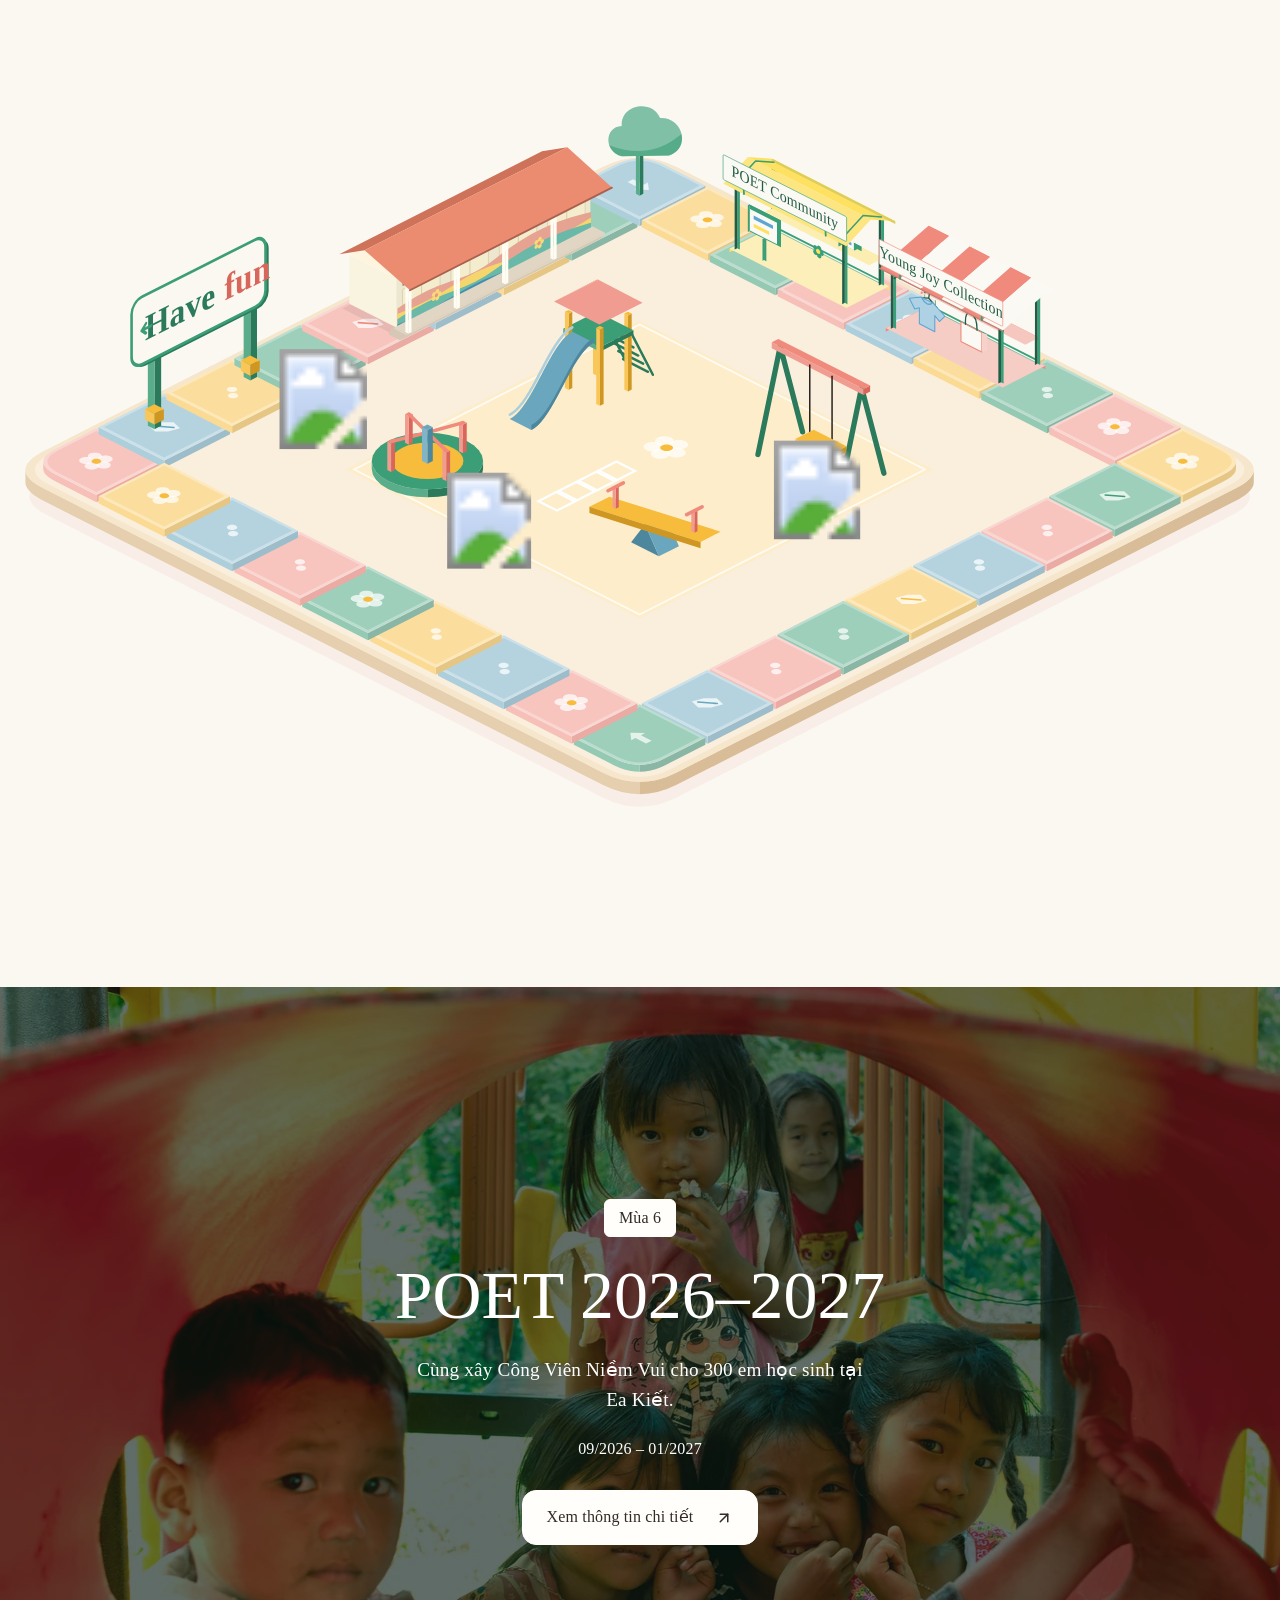
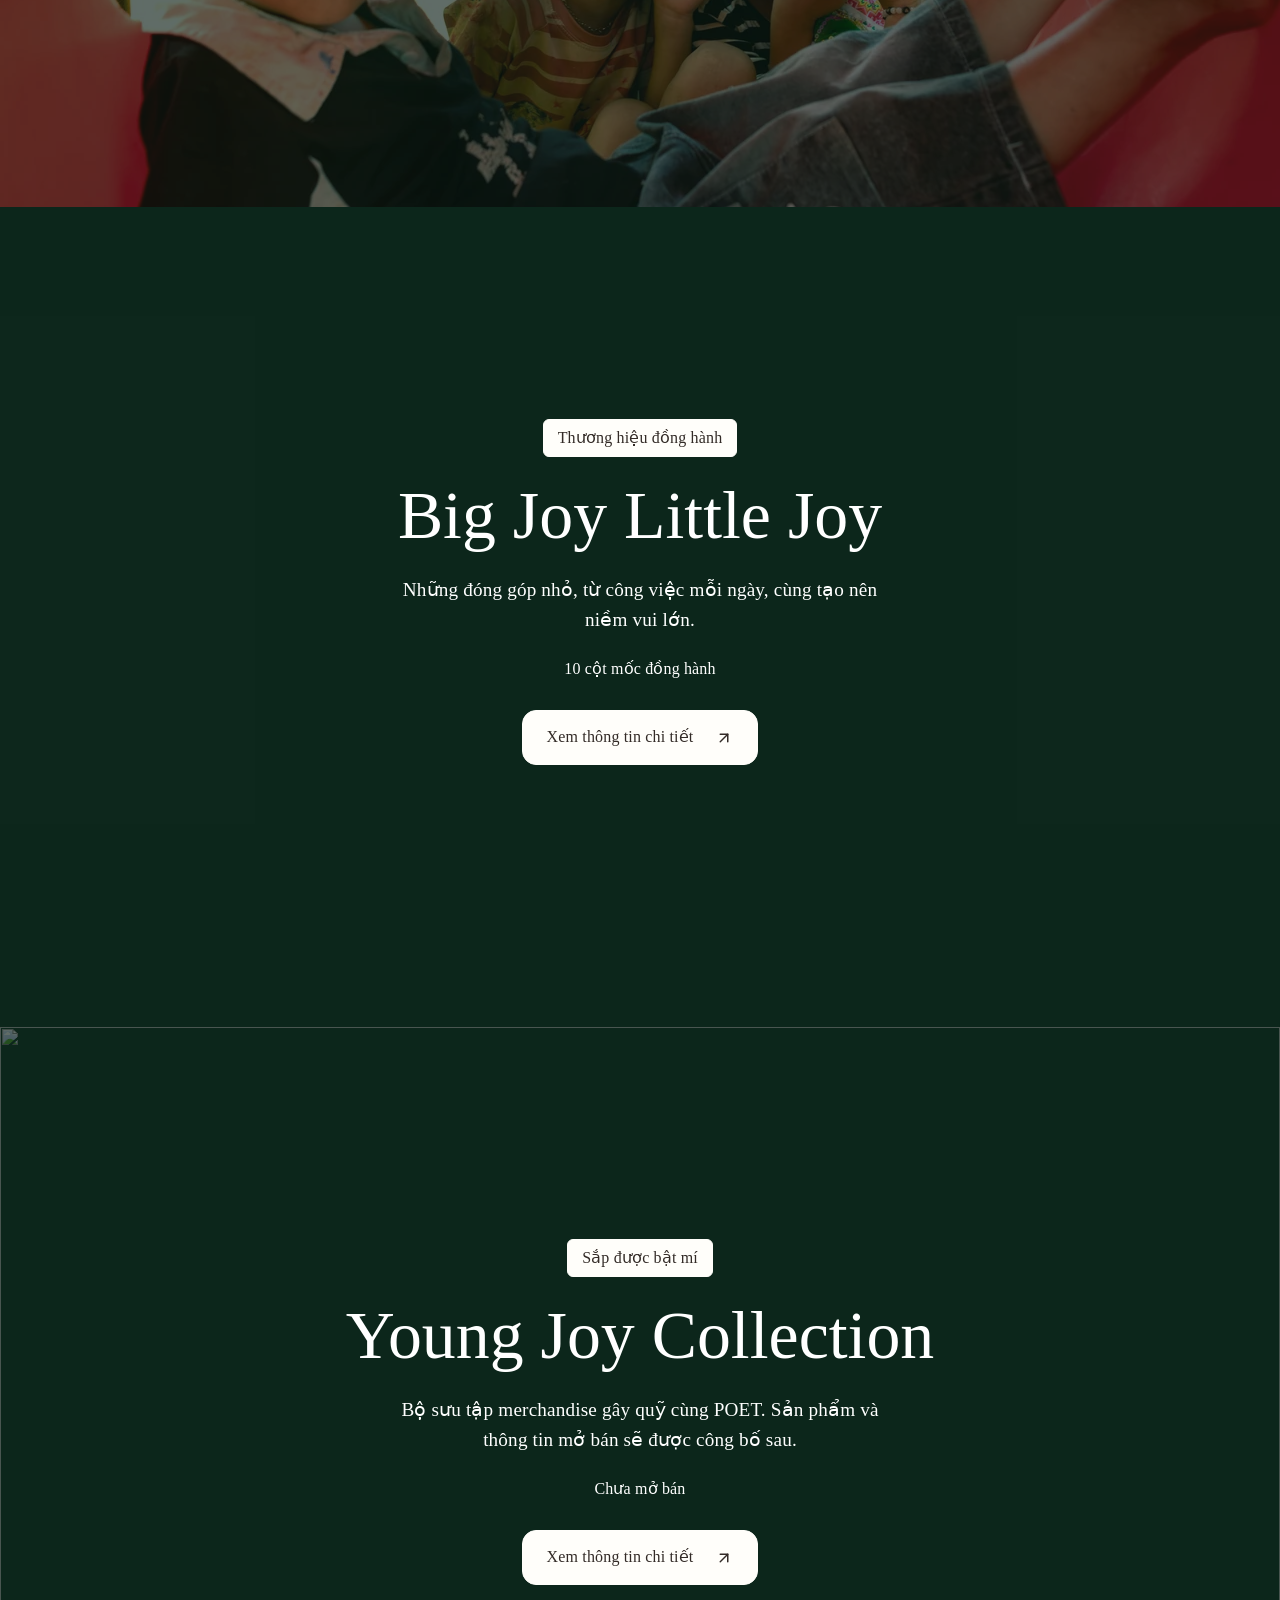
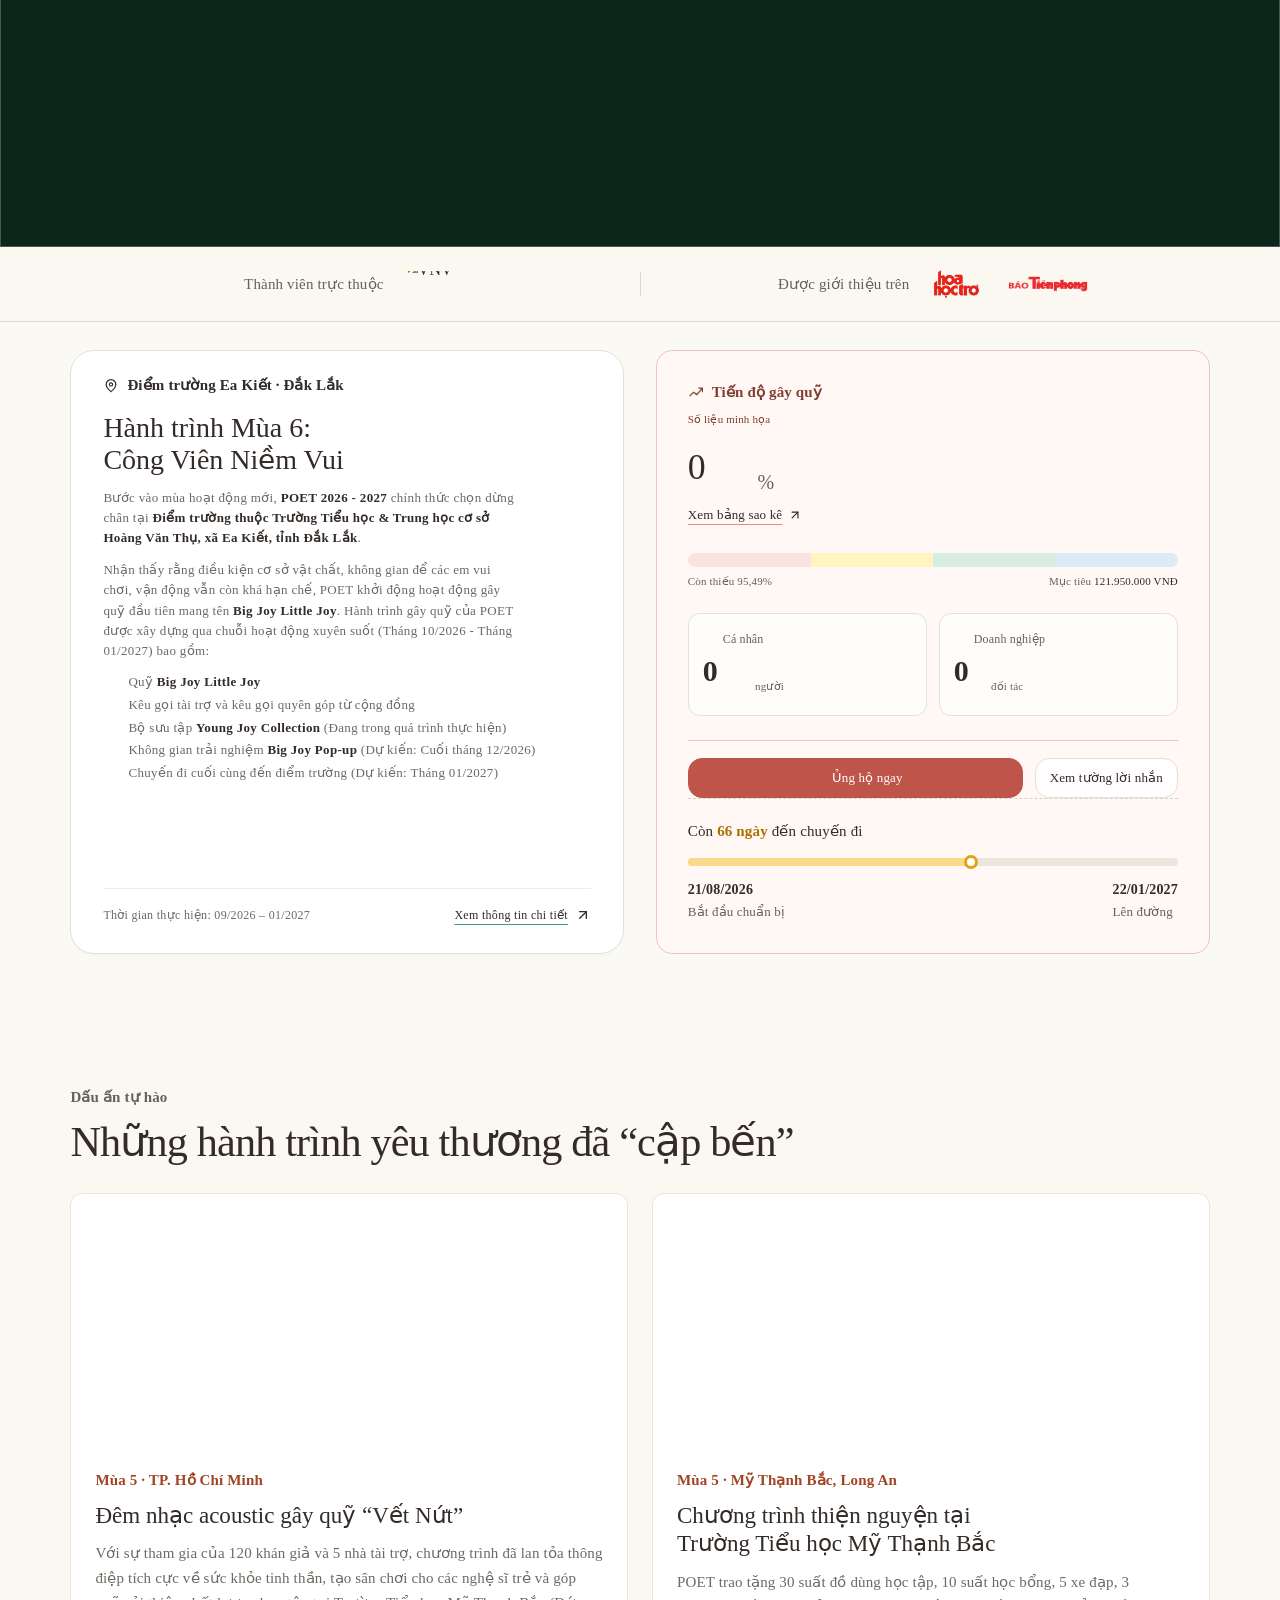
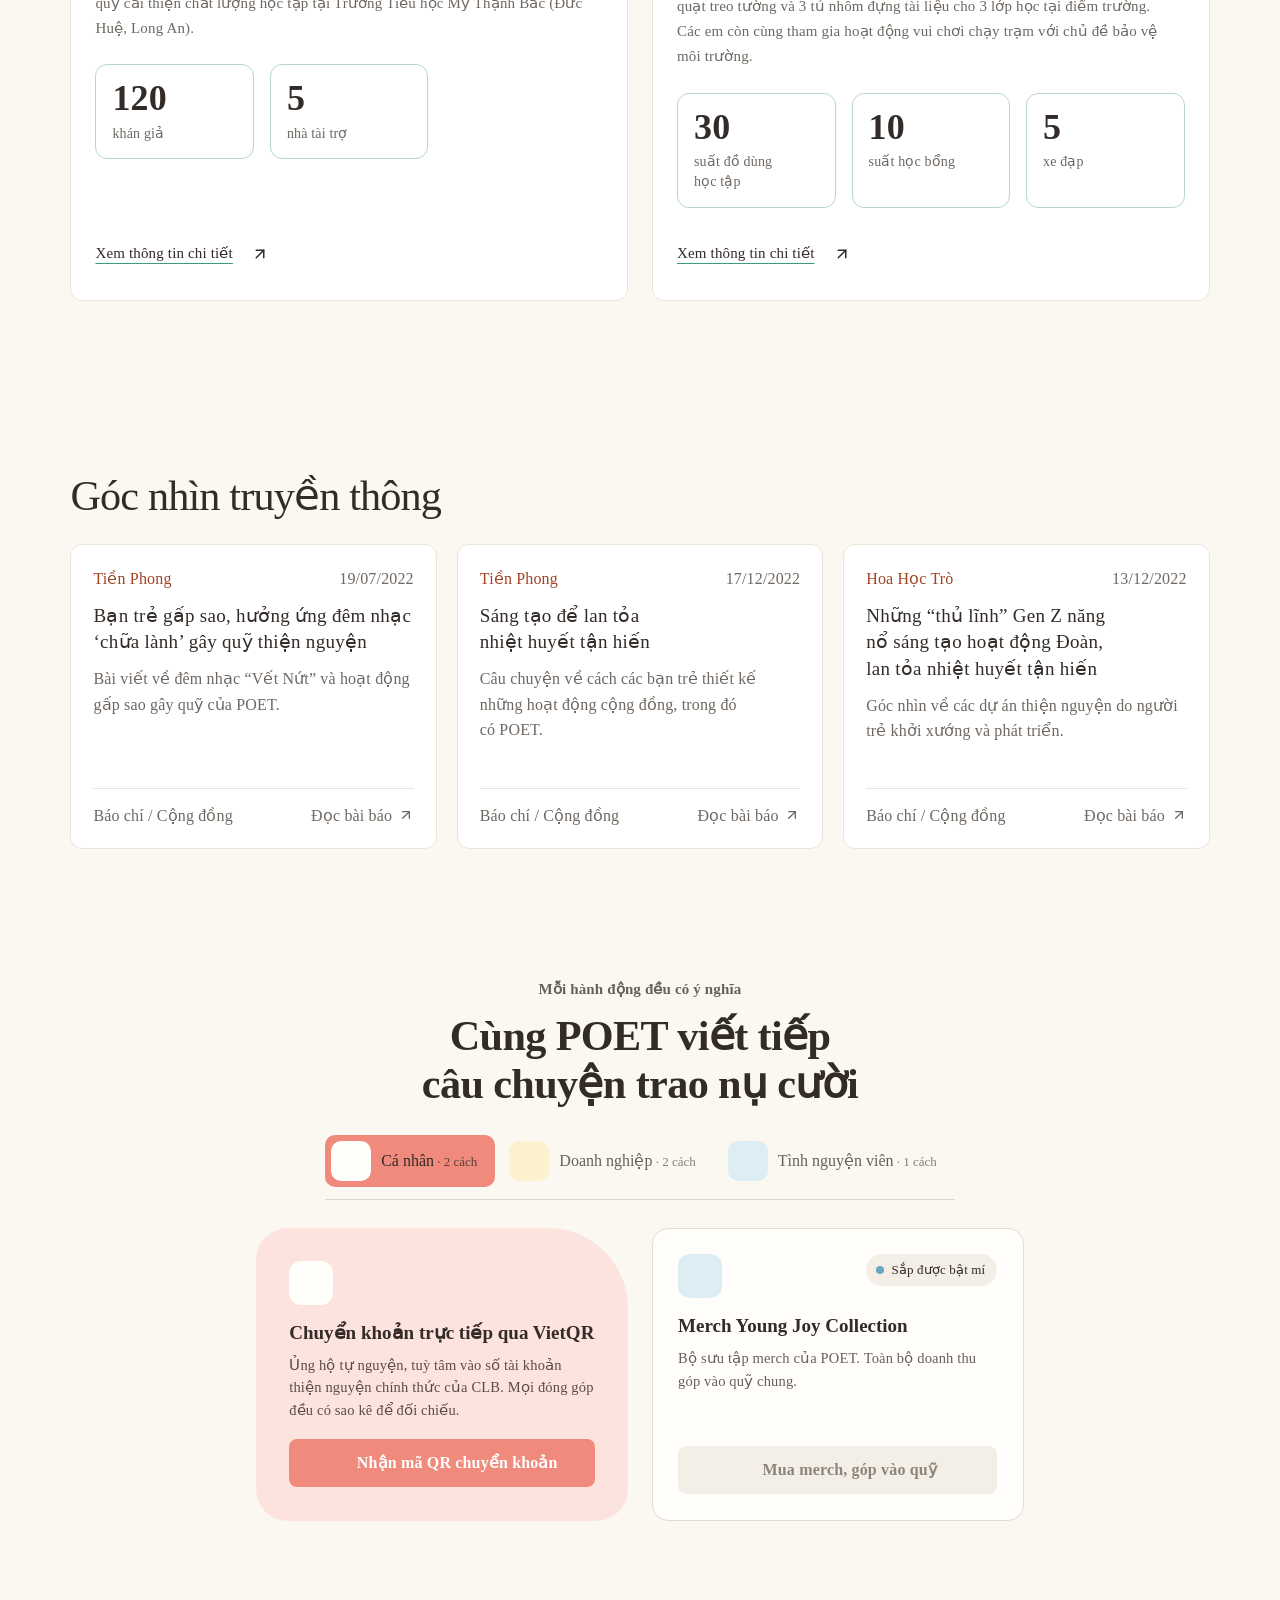
==== commit cd33ef63: "Restore enterprise sponsorship tier UI Co-authored-by: Copilot <223556219+Copilot@users.noreply.gith" ====
--- a/index.html
+++ b/index.html
@@ -93,10 +93,9 @@
 <g class="build-item vegetation  object-target" data-obj="school-tree" data-origin="765 131.04" style="transform-origin:765px 131.04px" data-build="vegetation" data-elevation="0" data-ground="58 58" data-depth="116" data-support-tiles="tile-9"><polygon class="contact" data-round-shadow points="785.78,145.88 782.07,147.43 777.84,148.58 773.24,149.29 768.46,149.53 763.69,149.29 759.09,148.58 754.86,147.43 751.14,145.88 748.1,143.99 745.83,141.84 744.44,139.51 743.97,137.08 744.44,134.65 745.83,132.32 748.1,130.17 751.14,128.28 754.86,126.73 759.09,125.58 763.69,124.87 768.46,124.63 773.24,124.87 777.84,125.58 782.07,126.73 785.78,128.28 788.83,130.17 791.09,132.32 792.49,134.65 792.96,137.08 792.49,139.51 791.09,141.84 788.83,143.99"/><g class="object-hover"><g id="object-art-school-tree" class="object-art"><polygon class="paint-green-side face-dark" points="769.16,81.44 765,83.55 765,133.15 769.16,131.04"/><polygon class="paint-green-side face-light" points="765,83.55 760.84,81.44 760.84,131.04 765,133.15"/><polygon class="paint-green-top" points="765,79.33 769.16,81.44 765,83.55 760.84,81.44"/><g class="tree-canopy"><defs><clipPath id="canopy-school-tree"><path d="M745 89.04c-20 -5 -20 -33 0 -34 -2 -24 34 -31 43 -9 27 -1 34 35 10 42Z"/></clipPath></defs><path class="tree-crown" d="M745 89.04c-20 -5 -20 -33 0 -34 -2 -24 34 -31 43 -9 27 -1 34 35 10 42Z"/><path class="tree-shade" clip-path="url(#canopy-school-tree)" d="M725 74.04C748 84.04 772 87.04 794 76.04C807 69.04 815 62.04 820 57.04L830 105.04H723Z"/></g></g></g><use class="object-hit" href="#object-art-school-tree" aria-hidden="true"/></g>
 <g class="build-item building t-coral object-target" data-obj="school" data-origin="574.47 218.84" style="transform-origin:574.47px 218.84px" data-build="building" data-elevation="9" data-ground="58 278" data-depth="336" data-support-tiles="tile-5 tile-6 tile-7 tile-8"><g class="tile-mounted" transform="translate(0 -9)"><polygon class="contact" points="431.41,268.9 659.86,152.83 709.75,193.6 496.52,301.99"/><g class="object-hover"><g id="object-art-school" class="object-art"><polygon class="school-step-side face-dark" points="722.38,187.02 496.52,301.75 496.52,304.75 722.38,190.02"/><polygon class="school-step-side face-light" points="496.52,301.75 483.89,295.33 483.89,298.33 496.52,304.75"/><polygon class="school-step-top" points="483.89,295.33 709.75,180.6 722.38,187.02 496.52,301.75"/><polygon class="school-step-side face-dark" points="723.42,182.77 497.56,297.52 497.56,300.52 723.42,185.77"/><polygon class="school-step-side face-light" points="497.56,297.52 485.62,291.45 485.62,294.45 497.56,300.52"/><polygon class="school-step-top" points="485.62,291.45 711.48,176.7 723.42,182.77 497.56,297.52"/><polygon class="school-wall-side face-dark" points="709.75,125.22 492.55,235.57 492.55,290.57 709.75,180.22"/><polygon class="school-wall-side face-light" points="492.55,235.57 439.2,208.46 439.2,263.46 492.55,290.57"/><polygon class="school-wall-top" points="439.2,208.46 656.4,98.11 709.75,125.22 492.55,235.57"/><polygon class="school-door" points="498.87,286.62 541.05,265.19 541.05,226.19 498.87,247.62"/><polygon class="school-vent" points="498.96,243.66 507.39,239.38 507.39,235.38 498.96,239.66"/><polygon class="school-vent" points="509.5,238.31 517.94,234.02 517.94,230.02 509.5,234.31"/><polygon class="school-vent" points="520.04,232.95 528.48,228.66 528.48,224.66 520.04,228.95"/><polygon class="school-vent" points="530.59,227.59 539.02,223.31 539.02,219.31 530.59,223.59"/><polyline class="school-door-seam" points="520.3,275.08 520.3,238.08" fill="none" stroke-width="0.9" stroke-linecap="round" stroke-linejoin="round"/><polygon class="school-door" points="553.17,259.03 595.35,237.6 595.35,198.6 553.17,220.03"/><polygon class="school-vent" points="553.26,216.08 561.69,211.79 561.69,207.79 553.26,212.08"/><polygon class="school-vent" points="563.8,210.72 572.24,206.43 572.24,202.43 563.8,206.72"/><polygon class="school-vent" points="574.34,205.36 582.78,201.08 582.78,197.08 574.34,201.36"/><polygon class="school-vent" points="584.89,200 593.32,195.72 593.32,191.72 584.89,196"/><polyline class="school-door-seam" points="574.6,247.49 574.6,210.49" fill="none" stroke-width="0.9" stroke-linecap="round" stroke-linejoin="round"/><polygon class="school-door" points="607.47,231.44 649.65,210.02 649.65,171.02 607.47,192.44"/><polygon class="school-vent" points="607.56,188.49 615.99,184.2 615.99,180.2 607.56,184.49"/><polygon class="school-vent" points="618.1,183.13 626.54,178.85 626.54,174.85 618.1,179.13"/><polygon class="school-vent" points="628.64,177.77 637.08,173.49 637.08,169.49 628.64,173.77"/><polygon class="school-vent" points="639.19,172.42 647.62,168.13 647.62,164.13 639.19,168.42"/><polyline class="school-door-seam" points="628.9,219.91 628.9,182.91" fill="none" stroke-width="0.9" stroke-linecap="round" stroke-linejoin="round"/><polygon class="school-door" points="661.77,203.86 703.95,182.43 703.95,143.43 661.77,164.86"/><polygon class="school-vent" points="661.86,160.9 670.29,156.61 670.29,152.61 661.86,156.9"/><polygon class="school-vent" points="672.4,155.54 680.84,151.26 680.84,147.26 672.4,151.54"/><polygon class="school-vent" points="682.94,150.19 691.38,145.9 691.38,141.9 682.94,146.19"/><polygon class="school-vent" points="693.49,144.83 701.92,140.54 701.92,136.54 693.49,140.83"/><polyline class="school-door-seam" points="683.2,192.32 683.2,155.32" fill="none" stroke-width="0.9" stroke-linecap="round" stroke-linejoin="round"/><path class="school-mural mural-coral" d="M493.24 289.92L493.24 268.92C547.54 231.33 564.92 242.5 601.84 213.74S667 170.64 710.44 160.57L710.44 179.57Z"/><path class="school-mural mural-yellow" d="M493.24 289.92L493.24 274.92C547.54 254.33 564.92 231.5 601.84 219.74S667 193.64 710.44 166.57L710.44 179.57Z"/><path class="school-mural mural-teal" d="M493.24 289.92L493.24 280.92C547.54 245.33 564.92 252.5 601.84 225.74S667 184.64 710.44 172.57L710.44 179.57Z"/><path class="school-mural mural-blue" d="M493.24 289.92L493.24 286.92C547.54 264.33 564.92 245.5 601.84 231.74S667 203.64 710.44 178.57L710.44 179.57Z"/><polygon class="school-petal" points="542.48,251.08 542.07,249.82 540.99,249.46 539.65,250.14 538.57,251.6 538.15,253.28 538.57,254.54 539.65,254.9 540.99,254.22 542.07,252.76"/><polygon class="school-petal" points="540.09,248.49 539.68,247.23 538.59,246.87 537.26,247.55 536.17,249.01 535.76,250.69 536.17,251.95 537.26,252.31 538.59,251.63 539.68,250.17"/><polygon class="school-petal" points="536.22,251.91 535.8,250.65 534.72,250.29 533.38,250.97 532.3,252.43 531.89,254.11 532.3,255.37 533.38,255.73 534.72,255.05 535.8,253.59"/><polygon class="school-petal" points="536.22,256.61 535.8,255.35 534.72,255 533.38,255.67 532.3,257.13 531.89,258.81 532.3,260.07 533.38,260.43 534.72,259.75 535.8,258.29"/><polygon class="school-petal" points="540.09,256.1 539.68,254.84 538.59,254.48 537.26,255.16 536.17,256.62 535.76,258.3 536.17,259.56 537.26,259.92 538.59,259.24 539.68,257.78"/><polygon class="school-flower-center" points="538.76,253.15 538.53,252.26 537.89,251.85 537.03,252.03 536.16,252.73 535.53,253.79 535.3,254.91 535.53,255.79 536.16,256.2 537.03,256.03 537.89,255.32 538.53,254.26"/><polygon class="school-petal" points="657.6,192.59 657.19,191.33 656.1,190.97 654.76,191.65 653.68,193.11 653.27,194.79 653.68,196.05 654.76,196.41 656.1,195.73 657.19,194.27"/><polygon class="school-petal" points="655.21,190 654.79,188.74 653.71,188.39 652.37,189.07 651.29,190.52 650.88,192.2 651.29,193.46 652.37,193.82 653.71,193.14 654.79,191.68"/><polygon class="school-petal" points="651.33,193.42 650.92,192.16 649.84,191.81 648.5,192.49 647.42,193.94 647,195.62 647.42,196.88 648.5,197.24 649.84,196.56 650.92,195.1"/><polygon class="school-petal" points="651.33,198.13 650.92,196.87 649.84,196.51 648.5,197.19 647.42,198.65 647,200.33 647.42,201.59 648.5,201.94 649.84,201.26 650.92,199.81"/><polygon class="school-petal" points="655.21,197.61 654.79,196.35 653.71,195.99 652.37,196.67 651.29,198.13 650.88,199.81 651.29,201.07 652.37,201.43 653.71,200.75 654.79,199.29"/><polygon class="school-flower-center" points="653.88,194.66 653.64,193.78 653.01,193.37 652.14,193.54 651.28,194.25 650.64,195.3 650.41,196.42 650.64,197.3 651.28,197.71 652.14,197.54 653.01,196.83 653.64,195.78"/><polygon class="school-porch-side face-dark" points="726.12,183.9 503.72,296.89 503.72,298.89 726.12,185.9"/><polygon class="school-porch-side face-light" points="503.72,296.89 489.95,289.89 489.95,291.89 503.72,298.89"/><polygon class="school-porch-top" points="489.95,289.89 712.35,176.9 726.12,183.9 503.72,296.89"/><polygon class="school-column-side face-dark" points="509,242.17 505.54,243.93 505.54,296.93 509,295.17"/><polygon class="school-column-side face-light" points="505.54,243.93 502.07,242.17 502.07,295.17 505.54,296.93"/><polygon class="school-column-top" points="502.07,242.17 505.54,240.41 509,242.17 505.54,243.93"/><polygon class="school-column-side face-dark" points="563.3,214.58 559.84,216.34 559.84,269.34 563.3,267.58"/><polygon class="school-column-side face-light" points="559.84,216.34 556.37,214.58 556.37,267.58 559.84,269.34"/><polygon class="school-column-top" points="556.37,214.58 559.84,212.82 563.3,214.58 559.84,216.34"/><polygon class="school-column-side face-dark" points="617.6,186.99 614.14,188.75 614.14,241.75 617.6,239.99"/><polygon class="school-column-side face-light" points="614.14,188.75 610.67,186.99 610.67,239.99 614.14,241.75"/><polygon class="school-column-top" points="610.67,186.99 614.14,185.23 617.6,186.99 614.14,188.75"/><polygon class="school-column-side face-dark" points="671.9,159.4 668.44,161.16 668.44,214.16 671.9,212.4"/><polygon class="school-column-side face-light" points="668.44,161.16 664.97,159.4 664.97,212.4 668.44,214.16"/><polygon class="school-column-top" points="664.97,159.4 668.44,157.64 671.9,159.4 668.44,161.16"/><polygon class="school-column-side face-dark" points="709.75,140.1 505.54,243.93 505.54,248.93 709.75,145.1"/><polygon class="school-column-side face-light" points="505.54,243.93 502.94,242.61 502.94,247.61 505.54,248.93"/><polygon class="school-column-top" points="502.94,242.61 709.75,137.5 709.75,140.1 505.54,243.93"/><polygon class="school-roof-back" points="427.94,208.02 655.53,92.39 683.94,87.82 456.35,203.46"/><polygon class="school-roof-front" points="456.35,203.46 683.94,87.82 733.98,133.15 507.27,248.33"/><polyline class="school-eave" points="507.27,248.33 733.98,133.15" fill="none" stroke-width="2" stroke-linecap="round" stroke-linejoin="round"/></g></g><use class="object-hit" href="#object-art-school" aria-hidden="true"/></g></g>
 <g class="build-item building stall stall-info object-target stall-pop stall-pop--link" data-obj="poet-community" data-origin="955.53 218.84" style="transform-origin:955.53px 218.84px" data-build="building stall" data-elevation="9" data-ground="278 58" data-depth="336" data-support-tiles="tile-11 tile-12"><g class="tile-mounted" transform="translate(0 -9)"><a class="stall-link" href="dong-hanh/#loi-nhan" aria-label="POET Community: xem tường lời nhắn"><polygon class="contact" data-round-shadow points="1006.24,257.89 996.11,262.11 984.56,265.25 972.03,267.18 958.99,267.83 945.95,267.18 933.42,265.25 921.87,262.11 911.74,257.89 903.43,252.74 897.25,246.87 893.45,240.5 892.17,233.88 893.45,227.26 897.25,220.89 903.43,215.02 911.74,209.87 921.87,205.65 933.42,202.51 945.95,200.58 958.99,199.93 972.03,200.58 984.56,202.51 996.11,205.65 1006.24,209.87 1014.55,215.02 1020.73,220.89 1024.53,227.26 1025.81,233.88 1024.53,240.5 1020.73,246.87 1014.55,252.74"/><g class="object-hover" style="transform-origin:955.53px 218.84px"><g id="object-art-poet-community" class="object-art"><title>POET · Community</title><g class="booth-layout" data-front-normal="0 1" data-two-cell-bounds="88 44"><polygon class="booth-plinth-side face-light" points="1045.07,243.94 913.99,177.34 913.99,181.34 1045.07,247.94"/><polygon class="booth-plinth-side face-dark" points="913.99,177.34 865.98,201.74 865.98,205.74 913.99,181.34"/><polygon class="booth-plinth-top" points="865.98,201.74 997.06,268.34 1045.07,243.94 913.99,177.34"/><polygon class="booth-post-side face-light" points="918.67,104.71 915.72,103.21 915.72,180.25 918.67,181.74"/><polygon class="booth-post-side face-dark" points="915.72,103.21 912.78,104.71 912.78,181.74 915.72,180.25"/><polygon class="booth-post-top" points="912.78,104.71 915.72,106.2 918.67,104.71 915.72,103.21"/><polygon class="booth-post-side face-light" points="877.58,125.58 874.64,124.09 874.64,201.12 877.58,202.62"/><polygon class="booth-post-side face-dark" points="874.64,124.09 871.69,125.58 871.69,202.62 874.64,201.12"/><polygon class="booth-post-top" points="871.69,125.58 874.64,127.08 877.58,125.58 874.64,124.09"/><g class="booth-service-counter" data-counter-center="278 39.28"><polygon class="booth-flower-petal" points="984.29,201.56 983.8,199.54 982.5,197.79 980.89,196.98 979.59,197.41 979.1,198.92 979.59,200.93 980.89,202.68 982.5,203.5 983.8,203.07"/><polygon class="booth-flower-petal" points="981.78,196.29 981.29,194.27 979.99,192.52 978.38,191.71 977.08,192.14 976.59,193.65 977.08,195.66 978.38,197.41 979.99,198.23 981.29,197.8"/><polygon class="booth-flower-petal" points="977.72,195.75 977.22,193.73 975.92,191.98 974.31,191.17 973.02,191.6 972.52,193.11 973.02,195.12 974.31,196.87 975.92,197.69 977.22,197.26"/><polygon class="booth-flower-petal" points="977.72,200.68 977.22,198.67 975.92,196.92 974.31,196.1 973.02,196.53 972.52,198.04 973.02,200.06 974.31,201.81 975.92,202.63 977.22,202.2"/><polygon class="booth-flower-petal" points="981.78,204.28 981.29,202.26 979.99,200.51 978.38,199.7 977.08,200.13 976.59,201.64 977.08,203.65 978.38,205.4 979.99,206.22 981.29,205.79"/><polygon class="booth-flower-center" points="980.4,199.58 980.08,198.07 979.23,196.65 978.06,195.69 976.89,195.46 976.03,196.01 975.72,197.2 976.03,198.71 976.89,200.14 978.06,201.09 979.23,201.32 980.08,200.77"/><polygon class="booth-counter-side face-light" points="1033.81,214.98 921.79,158.06 921.79,183.06 1033.81,239.98"/><polygon class="booth-counter-side face-dark" points="921.79,158.06 909.66,164.22 909.66,189.22 921.79,183.06"/><polygon class="booth-counter-top" points="909.66,164.22 1021.69,221.14 1033.81,214.98 921.79,158.06"/><polygon class="booth-worktop-side face-light" points="1038.14,212.42 920.92,152.86 920.92,155.86 1038.14,215.42"/><polygon class="booth-worktop-side face-dark" points="920.92,152.86 905.33,160.78 905.33,163.78 920.92,155.86"/><polygon class="booth-worktop-top" points="905.33,160.78 1022.56,220.34 1038.14,212.42 920.92,152.86"/><polyline class="booth-trim" points="921.96,179.98 1033.99,236.89" fill="none" stroke-width="2" stroke-linecap="round" stroke-linejoin="round"/><polygon class="booth-flower-petal" points="971.65,207.98 971.15,205.97 969.86,204.22 968.25,203.4 966.95,203.83 966.45,205.34 966.95,207.36 968.25,209.11 969.86,209.92 971.15,209.49"/><polygon class="booth-flower-petal" points="969.14,202.71 968.64,200.7 967.34,198.95 965.74,198.13 964.44,198.56 963.94,200.07 964.44,202.09 965.74,203.84 967.34,204.65 968.64,204.22"/><polygon class="booth-flower-petal" points="965.07,202.17 964.57,200.16 963.28,198.41 961.67,197.59 960.37,198.02 959.87,199.53 960.37,201.55 961.67,203.3 963.28,204.11 964.57,203.68"/><polygon class="booth-flower-petal" points="965.07,207.11 964.57,205.09 963.28,203.34 961.67,202.53 960.37,202.96 959.87,204.47 960.37,206.48 961.67,208.23 963.28,209.05 964.57,208.62"/><polygon class="booth-flower-petal" points="969.14,210.7 968.64,208.69 967.34,206.94 965.74,206.12 964.44,206.55 963.94,208.06 964.44,210.08 965.74,211.83 967.34,212.64 968.64,212.21"/><polygon class="booth-flower-center" points="967.75,206 967.44,204.49 966.58,203.07 965.42,202.12 964.25,201.88 963.39,202.44 963.08,203.63 963.39,205.14 964.25,206.56 965.42,207.52 966.58,207.75 967.44,207.19"/></g><g class="booth-notice"><polygon class="booth-notice-support-side face-light" points="907.27,191.68 904.67,190.36 904.67,214.36 907.27,215.68"/><polygon class="booth-notice-support-side face-dark" points="904.67,190.36 902.94,191.24 902.94,215.24 904.67,214.36"/><polygon class="booth-notice-support-top" points="902.94,191.24 905.54,192.56 907.27,191.68 904.67,190.36"/><polygon class="booth-notice-frame-side face-light" points="923.73,170.04 888.22,152 888.22,182 923.73,200.04"/><polygon class="booth-notice-frame-side face-dark" points="888.22,152 886.49,152.88 886.49,182.88 888.22,182"/><polygon class="booth-notice-frame-top" points="886.49,152.88 921.99,170.92 923.73,170.04 888.22,152"/><polygon class="booth-notice-paper" points="888.91,181.28 919.22,196.68 919.22,172.68 888.91,157.28"/><polygon class="booth-notice-blue" points="893.07,168.57 914.72,179.57 914.72,175.57 893.07,164.57"/><polygon class="booth-notice-yellow" points="893.07,177.57 910.39,186.37 910.39,182.37 893.07,173.57"/></g><g class="booth-brochures"><polygon class="booth-card-holder-side face-light" points="1014.17,199.64 995.99,190.4 995.99,195.4 1014.17,204.64"/><polygon class="booth-card-holder-side face-dark" points="995.99,190.4 988.19,194.36 988.19,199.36 995.99,195.4"/><polygon class="booth-card-holder-top" points="988.19,194.36 1006.38,203.6 1014.17,199.64 995.99,190.4"/><polygon class="booth-card" points="992.52,196.8 1005.51,203.4 1005.51,191.4 992.52,184.8"/><polygon class="booth-card-mark" points="994.95,194.21 1002.74,198.17 1002.74,195.17 994.95,191.21"/></g><polygon class="booth-post-side face-light" points="1039.36,166.03 1036.41,164.53 1036.41,241.57 1039.36,243.06"/><polygon class="booth-post-side face-dark" points="1036.41,164.53 1033.47,166.03 1033.47,243.06 1036.41,241.57"/><polygon class="booth-post-top" points="1033.47,166.03 1036.41,167.52 1039.36,166.03 1036.41,164.53"/><polygon class="booth-post-side face-light" points="998.27,186.9 995.33,185.4 995.33,262.44 998.27,263.94"/><polygon class="booth-post-side face-dark" points="995.33,185.4 992.38,186.9 992.38,263.94 995.33,262.44"/><polygon class="booth-post-top" points="992.38,186.9 995.33,188.4 998.27,186.9 995.33,185.4"/><polygon class="booth-canopy-back" points="859.05,128.74 997.06,198.86 1024.53,168.9 886.52,98.78"/><polygon class="booth-canopy-front" points="886.52,98.78 1024.53,168.9 1052,170.94 913.99,100.82"/><polygon class="booth-canopy-edge" points="913.99,103.82 1052,173.94 1052,170.94 913.99,100.82"/><polyline class="booth-roof-frame" points="874.64,125.58 895.18,103.18 915.72,104.71" fill="none" stroke-width="1.7" stroke-linecap="round" stroke-linejoin="round"/><polyline class="booth-roof-frame" points="995.33,186.9 1015.87,164.5 1036.41,166.03" fill="none" stroke-width="1.7" stroke-linecap="round" stroke-linejoin="round"/><polyline class="booth-roof-frame" points="882.18,140.49 881.83,133.66" fill="none" stroke-width="2" stroke-linecap="round" stroke-linejoin="round"/><polyline class="booth-roof-frame" points="973.93,187.11 973.59,180.28" fill="none" stroke-width="2" stroke-linecap="round" stroke-linejoin="round"/><g class="booth-fascia" transform="matrix(0.87 0.44 0 1 858.7 109.91)"><rect class="booth-sign" x="0" y="-14" width="159.35999999999999" height="28" rx="1.5"/><text class="booth-label" x="79.67999999999999" y="5" text-anchor="middle">POET Community</text></g></g></g></g><use class="object-hit" href="#object-art-poet-community" aria-hidden="true"/><g class="stall-bubble" aria-hidden="true" style="transform-origin:955.35px 91.91px"><path class="stall-bubble-shape" d="M885.35 44.91H1025.35A14 14 0 0 1 1039.35 58.91V68.91A14 14 0 0 1 1025.35 82.91H963.35L955.35 91.91L947.35 82.91H885.35A14 14 0 0 1 871.35 68.91V58.91A14 14 0 0 1 885.35 44.91Z"/><text class="stall-bubble-text" x="955.35" y="70.91" text-anchor="middle">Xem tường lời nhắn</text></g></a></g></g>
-<g class="build-item building stall stall-awning object-target stall-pop" data-obj="big-joy-little-joy" data-origin="1130.81 307.9" style="transform-origin:1130.81px 307.9px" data-build="building stall" data-elevation="9" data-ground="480.4 58" data-depth="538.4" data-support-tiles="tile-13 tile-14 tile-15"><g class="tile-mounted" transform="translate(0 -9)"><g class="stall-tease" tabindex="0" role="img" aria-label="Big Joy Little Joy: sắp bật mí"><polygon class="contact" data-round-shadow points="1181.52,346.94 1171.4,351.16 1159.84,354.3 1147.31,356.23 1134.27,356.89 1121.24,356.23 1108.7,354.3 1097.15,351.16 1087.02,346.94 1078.71,341.8 1072.54,335.93 1068.74,329.56 1067.45,322.94 1068.74,316.31 1072.54,309.94 1078.71,304.07 1087.02,298.93 1097.15,294.71 1108.7,291.57 1121.24,289.64 1134.27,288.99 1147.31,289.64 1159.84,291.57 1171.4,294.71 1181.52,298.93 1189.83,304.07 1196.01,309.94 1199.81,316.31 1201.1,322.94 1199.81,329.56 1196.01,335.93 1189.83,341.8"/><g class="object-hover" style="transform-origin:1130.81px 307.9px"><g id="object-art-big-joy-little-joy" class="object-art"><title>Big Joy Little Joy</title><g class="booth-layout" data-front-normal="0 1"><polygon class="paint-green-top" points="1089.27,268.4 1220.36,335 1172.34,359.39 1041.26,292.79"/><polygon class="stall-back" points="1093.6,268.6 1216.03,330.8 1216.03,283.8 1093.6,221.6"/><polyline class="frame-green" points="1093.6,273.6 1093.6,198.6" fill="none" stroke-width="4" stroke-linecap="round" stroke-linejoin="round"/><polyline class="frame-green" points="1216.03,335.8 1216.03,260.8" fill="none" stroke-width="4" stroke-linecap="round" stroke-linejoin="round"/><polygon class="paint-green-side face-light" points="1041.26,291.79 1172.34,358.39 1172.34,337.39 1041.26,270.79"/><polygon class="stall-counter" points="1049.06,264.19 1185.33,333.43 1171.48,340.47 1035.2,271.23"/><polygon class="paint-green-top" points="1092.74,196.64 1109.12,204.96 1051.59,250.2 1035.2,241.87"/><polygon class="paint-green-side face-light" points="1035.2,249.87 1051.59,258.2 1051.59,250.2 1035.2,241.87"/><polygon class="stall-cream" points="1109.12,204.96 1125.51,213.29 1067.97,258.52 1051.59,250.2"/><polygon class="stall-cream" points="1051.59,258.2 1067.97,266.52 1067.97,258.52 1051.59,250.2"/><polygon class="paint-green-top" points="1125.51,213.29 1141.89,221.61 1084.36,266.85 1067.97,258.52"/><polygon class="paint-green-side face-light" points="1067.97,266.52 1084.36,274.85 1084.36,266.85 1067.97,258.52"/><polygon class="stall-cream" points="1141.89,221.61 1158.28,229.94 1100.74,275.17 1084.36,266.85"/><polygon class="stall-cream" points="1084.36,274.85 1100.74,283.17 1100.74,275.17 1084.36,266.85"/><polygon class="paint-green-top" points="1158.28,229.94 1174.66,238.26 1117.13,283.5 1100.74,275.17"/><polygon class="paint-green-side face-light" points="1100.74,283.17 1117.13,291.5 1117.13,283.5 1100.74,275.17"/><polygon class="stall-cream" points="1174.66,238.26 1191.05,246.59 1133.51,291.82 1117.13,283.5"/><polygon class="stall-cream" points="1117.13,291.5 1133.51,299.82 1133.51,291.82 1117.13,283.5"/><polygon class="paint-green-top" points="1191.05,246.59 1207.44,254.91 1149.9,300.15 1133.51,291.82"/><polygon class="paint-green-side face-light" points="1133.51,299.82 1149.9,308.15 1149.9,300.15 1133.51,291.82"/><polygon class="stall-cream" points="1207.44,254.91 1223.82,263.24 1166.28,308.47 1149.9,300.15"/><polygon class="stall-cream" points="1149.9,308.15 1166.28,316.47 1166.28,308.47 1149.9,300.15"/><polygon class="stall-heart" points="1097.97,315.78 1106.63,323.18 1115.29,316.58 1110.96,310.38 1106.63,311.18 1102.3,305.98 1097.97,307.78"/><g transform="matrix(0.87 0.44 0 1 1039.53 256.95)"><rect class="stall-sign" x="-2" y="-12" width="143.35999999999999" height="19" rx="2"/><text class="stall-label" x="69.67999999999999" y="1" text-anchor="middle">Big Joy Little Joy</text></g></g></g></g><use class="object-hit" href="#object-art-big-joy-little-joy" aria-hidden="true"/><g class="stall-bubble" aria-hidden="true" style="transform-origin:1129.51px 192.64px"><path class="stall-bubble-shape" d="M1087.51 145.64H1171.51A14 14 0 0 1 1185.51 159.64V169.64A14 14 0 0 1 1171.51 183.64H1137.51L1129.51 192.64L1121.51 183.64H1087.51A14 14 0 0 1 1073.51 169.64V159.64A14 14 0 0 1 1087.51 145.64Z"/><text class="stall-bubble-text" x="1129.51" y="171.64" text-anchor="middle">Sắp bật mí</text></g></g></g></g>
+<g class="stall-relocated" transform="translate(-175.28 -89.05)"><g class="build-item building stall stall-merch object-target stall-pop" data-obj="young-joy-collection" data-origin="1306.09 396.95" style="transform-origin:1306.09px 396.95px" data-build="building stall" data-elevation="9" data-ground="480.4 58" data-depth="538.4" data-support-tiles="tile-13 tile-14 tile-15"><g class="tile-mounted" transform="translate(0 -9)"><g class="stall-tease" tabindex="0" role="img" aria-label="Young Joy Collection: sắp bật mí"><polygon class="contact" data-round-shadow points="1356.81,436 1346.68,440.22 1335.13,443.36 1322.59,445.29 1309.56,445.94 1296.52,445.29 1283.99,443.36 1272.43,440.22 1262.31,436 1254,430.85 1247.82,424.98 1244.02,418.62 1242.73,411.99 1244.02,405.37 1247.82,399 1254,393.13 1262.31,387.99 1272.43,383.76 1283.99,380.63 1296.52,378.69 1309.56,378.04 1322.59,378.69 1335.13,380.63 1346.68,383.76 1356.81,387.99 1365.12,393.13 1371.29,399 1375.09,405.37 1376.38,411.99 1375.09,418.62 1371.29,424.98 1365.12,430.85"/><g class="object-hover" style="transform-origin:1306.09px 396.95px"><g id="object-art-young-joy-collection" class="object-art"><title>Young Joy Collection</title><g class="booth-layout" data-front-normal="0 1" data-two-cell-bounds="88 44"><polygon class="booth-plinth-side face-light" points="1395.64,422.05 1264.56,355.46 1264.56,359.46 1395.64,426.05"/><polygon class="booth-plinth-side face-dark" points="1264.56,355.46 1216.55,379.85 1216.55,383.85 1264.56,359.46"/><polygon class="booth-plinth-top" points="1216.55,379.85 1347.63,446.45 1395.64,422.05 1264.56,355.46"/><polygon class="booth-post-side face-light" points="1269.23,275.38 1266.29,273.88 1266.29,358.36 1269.23,359.86"/><polygon class="booth-post-side face-dark" points="1266.29,273.88 1263.35,275.38 1263.35,359.86 1266.29,358.36"/><polygon class="booth-post-top" points="1263.35,275.38 1266.29,276.87 1269.23,275.38 1266.29,273.88"/><polygon class="booth-post-side face-light" points="1228.15,311.21 1225.21,309.71 1225.21,379.23 1228.15,380.73"/><polygon class="booth-post-side face-dark" points="1225.21,309.71 1222.26,311.21 1222.26,380.73 1225.21,379.23"/><polygon class="booth-post-top" points="1222.26,311.21 1225.21,312.7 1228.15,311.21 1225.21,309.71"/><g class="booth-folded-shirts"><polygon class="booth-fold-blue-side face-light" points="1317.11,354.68 1292.86,342.36 1292.86,345.36 1317.11,357.68"/><polygon class="booth-fold-blue-side face-dark" points="1292.86,342.36 1283.33,347.2 1283.33,350.2 1292.86,345.36"/><polygon class="booth-fold-blue-top" points="1283.33,347.2 1307.58,359.52 1317.11,354.68 1292.86,342.36"/><polygon class="booth-fold-cream-side face-light" points="1315.38,351.68 1294.59,341.12 1294.59,344.12 1315.38,354.68"/><polygon class="booth-fold-cream-side face-dark" points="1294.59,341.12 1286.8,345.08 1286.8,348.08 1294.59,344.12"/><polygon class="booth-fold-cream-top" points="1286.8,345.08 1307.58,355.64 1315.38,351.68 1294.59,341.12"/></g><g class="booth-service-counter" data-counter-center="682.8 39.28"><polygon class="booth-counter-side face-light" points="1384.38,393.09 1272.35,336.18 1272.35,361.18 1384.38,418.09"/><polygon class="booth-counter-side face-dark" points="1272.35,336.18 1260.23,342.34 1260.23,367.34 1272.35,361.18"/><polygon class="booth-counter-top" points="1260.23,342.34 1372.26,399.25 1384.38,393.09 1272.35,336.18"/><polygon class="booth-worktop-side face-light" points="1388.71,390.53 1271.49,330.98 1271.49,333.98 1388.71,393.53"/><polygon class="booth-worktop-side face-dark" points="1271.49,330.98 1255.9,338.9 1255.9,341.9 1271.49,333.98"/><polygon class="booth-worktop-top" points="1255.9,338.9 1373.12,398.45 1388.71,390.53 1271.49,330.98"/><polyline class="booth-trim" points="1272.53,358.09 1384.55,415.01" fill="none" stroke-width="2" stroke-linecap="round" stroke-linejoin="round"/></g><g class="booth-product-display"><title>Trưng bày minh họa: áo thun và túi tote</title><polyline class="booth-hanging-rail" points="1229.54,322.41 1348.49,382.85" fill="none" stroke-width="1.8" stroke-linecap="round" stroke-linejoin="round"/><polyline class="booth-hanging-rail" points="1226.07,324.17 1229.54,322.41" fill="none" stroke-width="1.8" stroke-linecap="round" stroke-linejoin="round"/><polyline class="booth-hanging-rail" points="1345.03,384.61 1348.49,382.85" fill="none" stroke-width="1.8" stroke-linecap="round" stroke-linejoin="round"/><path class="booth-hanger" d="M1260.44 340.11 Q1263.03 334.43 1265.63 340.75 L1264.77 346.31 L1251.78 345.71 L1274.29 357.15 L1264.77 346.31"/><polygon class="booth-shirt" points="1256.02,344.95 1269.88,351.99 1282.87,366.59 1276.8,372.51 1271.61,365.87 1271.61,383.87 1254.29,375.07 1254.29,357.07 1249.09,358.43 1243.03,346.35"/><path class="booth-shirt-collar" d="M1256.71 345.48 Q1262.77 356.56 1268.84 351.64"/><polygon class="booth-tote" points="1300.97,394.88 1324.35,406.76 1324.35,384.76 1300.97,372.88"/><polygon class="booth-tote-side" points="1324.35,406.76 1330.58,405.11 1330.58,387.11 1324.35,384.76"/><path class="booth-tote-handle" d="M1306.08 375.56 Q1305.21 360.12 1312.14 363.64 Q1319.07 367.16 1319.07 382.16"/></g><polygon class="booth-post-side face-light" points="1389.92,336.7 1386.98,335.2 1386.98,419.68 1389.92,421.17"/><polygon class="booth-post-side face-dark" points="1386.98,335.2 1384.03,336.7 1384.03,421.17 1386.98,419.68"/><polygon class="booth-post-top" points="1384.03,336.7 1386.98,338.19 1389.92,336.7 1386.98,335.2"/><polygon class="booth-post-side face-light" points="1348.84,372.53 1345.9,371.03 1345.9,440.55 1348.84,442.05"/><polygon class="booth-post-side face-dark" points="1345.9,371.03 1342.95,372.53 1342.95,442.05 1345.9,440.55"/><polygon class="booth-post-top" points="1342.95,372.53 1345.9,374.02 1348.84,372.53 1345.9,371.03"/><polygon class="booth-awning-coral" points="1209.62,312.85 1232.62,324.54 1287.56,276.62 1264.56,264.94"/><path class="booth-awning-coral" d="M1264.56 264.94 L1287.56 276.62 L1287.56 282.62 Q1276.06 286.78 1264.56 270.94 Z"/><polygon class="booth-awning-cream" points="1232.62,324.54 1255.62,336.22 1310.56,288.31 1287.56,276.62"/><path class="booth-awning-cream" d="M1287.56 276.62 L1310.56 288.31 L1310.56 294.31 Q1299.06 298.47 1287.56 282.62 Z"/><polygon class="booth-awning-coral" points="1255.62,336.22 1278.62,347.91 1333.56,300 1310.56,288.31"/><path class="booth-awning-coral" d="M1310.56 288.31 L1333.56 300 L1333.56 306 Q1322.06 310.15 1310.56 294.31 Z"/><polygon class="booth-awning-cream" points="1278.62,347.91 1301.62,359.6 1356.56,311.68 1333.56,300"/><path class="booth-awning-cream" d="M1333.56 300 L1356.56 311.68 L1356.56 317.68 Q1345.06 321.84 1333.56 306 Z"/><polygon class="booth-awning-coral" points="1301.62,359.6 1324.63,371.28 1379.57,323.37 1356.56,311.68"/><path class="booth-awning-coral" d="M1356.56 311.68 L1379.57 323.37 L1379.57 329.37 Q1368.07 333.52 1356.56 317.68 Z"/><polygon class="booth-awning-cream" points="1324.63,371.28 1347.63,382.97 1402.57,335.05 1379.57,323.37"/><path class="booth-awning-cream" d="M1379.57 323.37 L1402.57 335.05 L1402.57 341.05 Q1391.07 345.21 1379.57 329.37 Z"/><polyline class="booth-roof-trim" points="1209.62,312.85 1347.63,382.97" fill="none" stroke-width="1.6" stroke-linecap="round" stroke-linejoin="round"/><polyline class="booth-roof-frame" points="1232.74,324.6 1232.4,317.78" fill="none" stroke-width="2" stroke-linecap="round" stroke-linejoin="round"/><polyline class="booth-roof-frame" points="1324.5,371.22 1324.15,364.39" fill="none" stroke-width="2" stroke-linecap="round" stroke-linejoin="round"/><g class="booth-fascia" transform="matrix(0.87 0.44 0 1 1209.27 294.03)"><rect class="booth-sign" x="0" y="-14" width="159.35999999999999" height="28" rx="1.5"/><text class="booth-label" x="79.67999999999999" y="5" text-anchor="middle">Young Joy Collection</text></g></g></g></g><use class="object-hit" href="#object-art-young-joy-collection" aria-hidden="true"/><g class="stall-bubble" aria-hidden="true" style="transform-origin:1305.92px 260.94px"><path class="stall-bubble-shape" d="M1263.92 213.94H1347.92A14 14 0 0 1 1361.92 227.94V237.94A14 14 0 0 1 1347.92 251.94H1313.92L1305.92 260.94L1297.92 251.94H1263.92A14 14 0 0 1 1249.92 237.94V227.94A14 14 0 0 1 1263.92 213.94Z"/><text class="stall-bubble-text" x="1305.92" y="239.94" text-anchor="middle">Sắp bật mí</text></g></g></g></g></g>
 <g class="build-item equipment  object-target" data-obj="slide" data-origin="691.39 363.8" style="transform-origin:691.39px 363.8px" data-build="equipment" data-elevation="0" data-ground="280 365" data-depth="645"><g class="equipment-size" transform="translate(691.39 363.8) scale(0.7) translate(-691.39 -363.8)"><polygon class="contact" data-round-shadow points="771.93,404.6 760.79,409.24 748.09,412.69 734.3,414.82 719.97,415.54 705.63,414.82 691.85,412.69 679.14,409.24 668.01,404.6 658.87,398.94 652.08,392.49 647.89,385.48 646.48,378.2 647.89,370.92 652.08,363.91 658.87,357.46 668.01,351.8 679.14,347.16 691.85,343.71 705.63,341.58 719.97,340.86 734.3,341.58 748.09,343.71 760.79,347.16 771.93,351.8 781.07,357.46 787.86,363.91 792.04,370.92 793.45,378.2 792.04,385.48 787.86,392.49 781.07,398.94"/><g class="object-hover"><g id="object-art-slide" class="object-art"><g class="slide-rear-access"><polyline class="ladder-rung" points="770.2,296.52 810.03,316.76" fill="none" stroke-width="4" stroke-linecap="round" stroke-linejoin="round"/><polyline class="ladder-rung" points="762.4,283.48 802.24,303.72" fill="none" stroke-width="4" stroke-linecap="round" stroke-linejoin="round"/><polyline class="ladder-rung" points="754.61,270.44 794.44,290.68" fill="none" stroke-width="4" stroke-linecap="round" stroke-linejoin="round"/><polyline class="ladder-rung" points="746.81,257.4 786.65,277.64" fill="none" stroke-width="4" stroke-linecap="round" stroke-linejoin="round"/><polyline class="ladder-rung" points="739.02,244.36 778.86,264.6" fill="none" stroke-width="4" stroke-linecap="round" stroke-linejoin="round"/><polyline class="frame-green" points="774.53,299.56 735.56,224.36" fill="none" stroke-width="4" stroke-linecap="round" stroke-linejoin="round"/><polyline class="frame-green" points="817.83,321.56 778.86,246.36" fill="none" stroke-width="4" stroke-linecap="round" stroke-linejoin="round"/></g><polygon class="paint-yellow-side face-dark" points="733.65,197.8 727.76,200.79 727.76,322.79 733.65,319.8"/><polygon class="paint-yellow-side face-light" points="727.76,200.79 721.87,197.8 721.87,319.8 727.76,322.79"/><polygon class="paint-yellow-top" points="727.76,194.81 733.65,197.8 727.76,200.79 721.87,197.8"/><polygon class="paint-yellow-side face-dark" points="783.88,223.32 777.99,226.31 777.99,348.31 783.88,345.32"/><polygon class="paint-yellow-side face-light" points="777.99,226.31 772.1,223.32 772.1,345.32 777.99,348.31"/><polygon class="paint-yellow-top" points="777.99,220.33 783.88,223.32 777.99,226.31 772.1,223.32"/><g class="slide-deck"><polygon class="paint-green-side face-dark" points="786.65,250.32 732.96,277.6 732.96,284.6 786.65,257.32"/><polygon class="paint-green-side face-light" points="732.96,277.6 674.07,247.68 674.07,254.68 732.96,284.6"/><polygon class="paint-green-top" points="727.76,220.4 786.65,250.32 732.96,277.6 674.07,247.68"/></g><polygon class="paint-yellow-side face-dark" points="688.62,220.68 682.73,223.67 682.73,345.67 688.62,342.68"/><polygon class="paint-yellow-side face-light" points="682.73,223.67 676.84,220.68 676.84,342.68 682.73,345.67"/><polygon class="paint-yellow-top" points="682.73,217.69 688.62,220.68 682.73,223.67 676.84,220.68"/><polygon class="paint-yellow-side face-dark" points="738.85,246.2 732.96,249.19 732.96,371.19 738.85,368.2"/><polygon class="paint-yellow-side face-light" points="732.96,249.19 727.07,246.2 727.07,368.2 732.96,371.19"/><polygon class="paint-yellow-top" points="732.96,243.21 738.85,246.2 732.96,249.19 727.07,246.2"/><polygon class="paint-blue-top" points="688.79,252.52 683.5,255.81 678.22,260.3 672.93,265.94 667.64,272.65 662.35,280.31 657.07,288.8 651.78,297.95 646.49,307.59 641.2,317.52 635.92,327.56 630.63,337.49 625.34,347.13 620.05,356.28 614.77,364.77 609.48,372.43 604.19,379.14 598.91,384.78 593.62,389.27 588.33,392.56 622.97,410.16 628.26,406.87 633.55,402.38 638.83,396.74 644.12,390.03 649.41,382.37 654.7,373.88 659.98,364.73 665.27,355.09 670.56,345.16 675.84,335.12 681.13,325.19 686.42,315.55 691.71,306.4 696.99,297.91 702.28,290.25 707.57,283.54 712.86,277.9 718.14,273.41 723.43,270.12"/><polygon class="paint-blue-side face-dark" points="723.43,270.12 718.14,273.41 712.86,277.9 707.57,283.54 702.28,290.25 696.99,297.91 691.71,306.4 686.42,315.55 681.13,325.19 675.84,335.12 670.56,345.16 665.27,355.09 659.98,364.73 654.7,373.88 649.41,382.37 644.12,390.03 638.83,396.74 633.55,402.38 628.26,406.87 622.97,410.16 622.97,402.16 628.26,398.87 633.55,394.38 638.83,388.74 644.12,382.03 649.41,374.37 654.7,365.88 659.98,356.73 665.27,347.09 670.56,337.16 675.84,327.12 681.13,317.19 686.42,307.55 691.71,298.4 696.99,289.91 702.28,282.25 707.57,275.54 712.86,269.9 718.14,265.41 723.43,262.12"/><polyline class="slide-rail" points="688.79,245.52 683.5,248.81 678.22,253.3 672.93,258.94 667.64,265.65 662.35,273.31 657.07,281.8 651.78,290.95 646.49,300.59 641.2,310.52 635.92,320.56 630.63,330.49 625.34,340.13 620.05,349.28 614.77,357.77 609.48,365.43 604.19,372.14 598.91,377.78 593.62,382.27 588.33,385.56" fill="none" stroke-width="4" stroke-linecap="round" stroke-linejoin="round"/><polygon class="paint-coral-top" points="728.63,168.92 730.36,169 659.34,204.12"/><polygon class="paint-coral-side face-light" points="730.36,169 801.37,205.88 732.09,241.08 659.34,204.12"/></g></g><use class="object-hit" href="#object-art-slide" aria-hidden="true"/></g></g>
 <g class="build-item prop " data-obj="have-fun-sign" data-origin="269.63 373.92" style="transform-origin:269.63px 373.92px" data-build="prop" data-elevation="0" data-ground="48 620" data-depth="668" data-support-tiles="tile-3"><g class="join-joy-size" transform="translate(269.63 373.92) scale(1.35) translate(-269.63 -373.92)"><a class="join-joy-link" href="#hoat-dong" aria-label="Have fun — khám phá hoạt động POET" tabindex="0"><path class="join-joy-hit" d="M209.01 280.72L330.26 219.12L330.26 287.12L209.01 348.72ZM228.06 336.56L238.46 331.28L238.46 384.28L228.06 389.56ZM307.74 296.08L318.13 290.8L318.13 343.8L307.74 349.08Z" fill="transparent"/><g class="join-joy-invite"><g class="join-joy-hover" data-origin="269.63 364.92"><polygon class="paint-green-side face-dark" points="238.8,283.92 233.26,286.74 233.26,389.74 238.8,386.92"/><polygon class="paint-green-side face-light" points="233.26,286.74 227.72,283.92 227.72,386.92 233.26,389.74"/><polygon class="paint-green-top" points="233.26,281.1 238.8,283.92 233.26,286.74 227.72,283.92"/><polygon class="paint-yellow-side face-dark" points="241.05,372.92 233.26,376.88 233.26,385.88 241.05,381.92"/><polygon class="paint-yellow-side face-light" points="233.26,376.88 225.47,372.92 225.47,381.92 233.26,385.88"/><polygon class="paint-yellow-top" points="233.26,368.96 241.05,372.92 233.26,376.88 225.47,372.92"/><polygon class="paint-green-side face-dark" points="318.48,243.44 312.93,246.26 312.93,349.26 318.48,346.44"/><polygon class="paint-green-side face-light" points="312.93,246.26 307.39,243.44 307.39,346.44 312.93,349.26"/><polygon class="paint-green-top" points="312.93,240.62 318.48,243.44 312.93,246.26 307.39,243.44"/><polygon class="paint-yellow-side face-dark" points="320.73,332.44 312.93,336.4 312.93,345.4 320.73,341.44"/><polygon class="paint-yellow-side face-light" points="312.93,336.4 305.14,332.44 305.14,341.44 312.93,345.4"/><polygon class="paint-yellow-top" points="312.93,328.48 320.73,332.44 312.93,336.4 305.14,332.44"/><g class="join-joy-aura" aria-hidden="true" pointer-events="none"><rect class="join-joy-halo" x="0" y="0" width="128" height="56" rx="10" ry="10" transform="matrix(0.87 -.44 0 1 214.21 284.08)"/><rect class="join-joy-rim" x="0" y="0" width="128" height="56" rx="10" ry="10" transform="matrix(0.87 -.44 0 1 214.21 284.08)"/></g><rect class="join-joy-edge" x="0" y="0" width="128" height="56" rx="10" ry="10" transform="matrix(0.87 -.44 0 1 216.81 285.4)"/><rect class="join-joy-face" x="0" y="0" width="128" height="56" rx="10" ry="10" transform="matrix(0.87 -.44 0 1 214.21 284.08)"/><g transform="matrix(0.87 -.44 0 1 269.63 293.92)"><text class="join-joy-lettering" x="9" y="0" text-anchor="middle"><tspan>Have</tspan> <tspan dx="1">fun</tspan></text><path class="join-joy-arrow" d="M-45-10h-9m4-4-4 4 4 4"/></g><title>Have fun — khám phá hoạt động POET</title></g></g></a></g></g>
-<g class="build-item building stall stall-merch object-target stall-pop" data-obj="young-joy-collection" data-origin="1306.09 396.95" style="transform-origin:1306.09px 396.95px" data-build="building stall" data-elevation="9" data-ground="682.8 58" data-depth="740.8" data-support-tiles="tile-15 tile-16 tile-17"><g class="tile-mounted" transform="translate(0 -9)"><g class="stall-tease" tabindex="0" role="img" aria-label="Young Joy Collection: sắp bật mí"><polygon class="contact" data-round-shadow points="1356.81,436 1346.68,440.22 1335.13,443.36 1322.59,445.29 1309.56,445.94 1296.52,445.29 1283.99,443.36 1272.43,440.22 1262.31,436 1254,430.85 1247.82,424.98 1244.02,418.62 1242.73,411.99 1244.02,405.37 1247.82,399 1254,393.13 1262.31,387.99 1272.43,383.76 1283.99,380.63 1296.52,378.69 1309.56,378.04 1322.59,378.69 1335.13,380.63 1346.68,383.76 1356.81,387.99 1365.12,393.13 1371.29,399 1375.09,405.37 1376.38,411.99 1375.09,418.62 1371.29,424.98 1365.12,430.85"/><g class="object-hover" style="transform-origin:1306.09px 396.95px"><g id="object-art-young-joy-collection" class="object-art"><title>Young Joy Collection</title><g class="booth-layout" data-front-normal="0 1" data-two-cell-bounds="88 44"><polygon class="booth-plinth-side face-light" points="1395.64,422.05 1264.56,355.46 1264.56,359.46 1395.64,426.05"/><polygon class="booth-plinth-side face-dark" points="1264.56,355.46 1216.55,379.85 1216.55,383.85 1264.56,359.46"/><polygon class="booth-plinth-top" points="1216.55,379.85 1347.63,446.45 1395.64,422.05 1264.56,355.46"/><polygon class="booth-post-side face-light" points="1269.23,275.38 1266.29,273.88 1266.29,358.36 1269.23,359.86"/><polygon class="booth-post-side face-dark" points="1266.29,273.88 1263.35,275.38 1263.35,359.86 1266.29,358.36"/><polygon class="booth-post-top" points="1263.35,275.38 1266.29,276.87 1269.23,275.38 1266.29,273.88"/><polygon class="booth-post-side face-light" points="1228.15,311.21 1225.21,309.71 1225.21,379.23 1228.15,380.73"/><polygon class="booth-post-side face-dark" points="1225.21,309.71 1222.26,311.21 1222.26,380.73 1225.21,379.23"/><polygon class="booth-post-top" points="1222.26,311.21 1225.21,312.7 1228.15,311.21 1225.21,309.71"/><g class="booth-folded-shirts"><polygon class="booth-fold-blue-side face-light" points="1317.11,354.68 1292.86,342.36 1292.86,345.36 1317.11,357.68"/><polygon class="booth-fold-blue-side face-dark" points="1292.86,342.36 1283.33,347.2 1283.33,350.2 1292.86,345.36"/><polygon class="booth-fold-blue-top" points="1283.33,347.2 1307.58,359.52 1317.11,354.68 1292.86,342.36"/><polygon class="booth-fold-cream-side face-light" points="1315.38,351.68 1294.59,341.12 1294.59,344.12 1315.38,354.68"/><polygon class="booth-fold-cream-side face-dark" points="1294.59,341.12 1286.8,345.08 1286.8,348.08 1294.59,344.12"/><polygon class="booth-fold-cream-top" points="1286.8,345.08 1307.58,355.64 1315.38,351.68 1294.59,341.12"/></g><g class="booth-service-counter" data-counter-center="682.8 39.28"><polygon class="booth-counter-side face-light" points="1384.38,393.09 1272.35,336.18 1272.35,361.18 1384.38,418.09"/><polygon class="booth-counter-side face-dark" points="1272.35,336.18 1260.23,342.34 1260.23,367.34 1272.35,361.18"/><polygon class="booth-counter-top" points="1260.23,342.34 1372.26,399.25 1384.38,393.09 1272.35,336.18"/><polygon class="booth-worktop-side face-light" points="1388.71,390.53 1271.49,330.98 1271.49,333.98 1388.71,393.53"/><polygon class="booth-worktop-side face-dark" points="1271.49,330.98 1255.9,338.9 1255.9,341.9 1271.49,333.98"/><polygon class="booth-worktop-top" points="1255.9,338.9 1373.12,398.45 1388.71,390.53 1271.49,330.98"/><polyline class="booth-trim" points="1272.53,358.09 1384.55,415.01" fill="none" stroke-width="2" stroke-linecap="round" stroke-linejoin="round"/></g><g class="booth-product-display"><title>Trưng bày minh họa: áo thun và túi tote</title><polyline class="booth-hanging-rail" points="1229.54,322.41 1348.49,382.85" fill="none" stroke-width="1.8" stroke-linecap="round" stroke-linejoin="round"/><polyline class="booth-hanging-rail" points="1226.07,324.17 1229.54,322.41" fill="none" stroke-width="1.8" stroke-linecap="round" stroke-linejoin="round"/><polyline class="booth-hanging-rail" points="1345.03,384.61 1348.49,382.85" fill="none" stroke-width="1.8" stroke-linecap="round" stroke-linejoin="round"/><path class="booth-hanger" d="M1260.44 340.11 Q1263.03 334.43 1265.63 340.75 L1264.77 346.31 L1251.78 345.71 L1274.29 357.15 L1264.77 346.31"/><polygon class="booth-shirt" points="1256.02,344.95 1269.88,351.99 1282.87,366.59 1276.8,372.51 1271.61,365.87 1271.61,383.87 1254.29,375.07 1254.29,357.07 1249.09,358.43 1243.03,346.35"/><path class="booth-shirt-collar" d="M1256.71 345.48 Q1262.77 356.56 1268.84 351.64"/><polygon class="booth-tote" points="1300.97,394.88 1324.35,406.76 1324.35,384.76 1300.97,372.88"/><polygon class="booth-tote-side" points="1324.35,406.76 1330.58,405.11 1330.58,387.11 1324.35,384.76"/><path class="booth-tote-handle" d="M1306.08 375.56 Q1305.21 360.12 1312.14 363.64 Q1319.07 367.16 1319.07 382.16"/></g><polygon class="booth-post-side face-light" points="1389.92,336.7 1386.98,335.2 1386.98,419.68 1389.92,421.17"/><polygon class="booth-post-side face-dark" points="1386.98,335.2 1384.03,336.7 1384.03,421.17 1386.98,419.68"/><polygon class="booth-post-top" points="1384.03,336.7 1386.98,338.19 1389.92,336.7 1386.98,335.2"/><polygon class="booth-post-side face-light" points="1348.84,372.53 1345.9,371.03 1345.9,440.55 1348.84,442.05"/><polygon class="booth-post-side face-dark" points="1345.9,371.03 1342.95,372.53 1342.95,442.05 1345.9,440.55"/><polygon class="booth-post-top" points="1342.95,372.53 1345.9,374.02 1348.84,372.53 1345.9,371.03"/><polygon class="booth-awning-coral" points="1209.62,312.85 1232.62,324.54 1287.56,276.62 1264.56,264.94"/><path class="booth-awning-coral" d="M1264.56 264.94 L1287.56 276.62 L1287.56 282.62 Q1276.06 286.78 1264.56 270.94 Z"/><polygon class="booth-awning-cream" points="1232.62,324.54 1255.62,336.22 1310.56,288.31 1287.56,276.62"/><path class="booth-awning-cream" d="M1287.56 276.62 L1310.56 288.31 L1310.56 294.31 Q1299.06 298.47 1287.56 282.62 Z"/><polygon class="booth-awning-coral" points="1255.62,336.22 1278.62,347.91 1333.56,300 1310.56,288.31"/><path class="booth-awning-coral" d="M1310.56 288.31 L1333.56 300 L1333.56 306 Q1322.06 310.15 1310.56 294.31 Z"/><polygon class="booth-awning-cream" points="1278.62,347.91 1301.62,359.6 1356.56,311.68 1333.56,300"/><path class="booth-awning-cream" d="M1333.56 300 L1356.56 311.68 L1356.56 317.68 Q1345.06 321.84 1333.56 306 Z"/><polygon class="booth-awning-coral" points="1301.62,359.6 1324.63,371.28 1379.57,323.37 1356.56,311.68"/><path class="booth-awning-coral" d="M1356.56 311.68 L1379.57 323.37 L1379.57 329.37 Q1368.07 333.52 1356.56 317.68 Z"/><polygon class="booth-awning-cream" points="1324.63,371.28 1347.63,382.97 1402.57,335.05 1379.57,323.37"/><path class="booth-awning-cream" d="M1379.57 323.37 L1402.57 335.05 L1402.57 341.05 Q1391.07 345.21 1379.57 329.37 Z"/><polyline class="booth-roof-trim" points="1209.62,312.85 1347.63,382.97" fill="none" stroke-width="1.6" stroke-linecap="round" stroke-linejoin="round"/><polyline class="booth-roof-frame" points="1232.74,324.6 1232.4,317.78" fill="none" stroke-width="2" stroke-linecap="round" stroke-linejoin="round"/><polyline class="booth-roof-frame" points="1324.5,371.22 1324.15,364.39" fill="none" stroke-width="2" stroke-linecap="round" stroke-linejoin="round"/><g class="booth-fascia" transform="matrix(0.87 0.44 0 1 1209.27 294.03)"><rect class="booth-sign" x="0" y="-14" width="159.35999999999999" height="28" rx="1.5"/><text class="booth-label" x="79.67999999999999" y="5" text-anchor="middle">Young Joy Collection</text></g></g></g></g><use class="object-hit" href="#object-art-young-joy-collection" aria-hidden="true"/><g class="stall-bubble" aria-hidden="true" style="transform-origin:1305.92px 260.94px"><path class="stall-bubble-shape" d="M1263.92 213.94H1347.92A14 14 0 0 1 1361.92 227.94V237.94A14 14 0 0 1 1347.92 251.94H1313.92L1305.92 260.94L1297.92 251.94H1263.92A14 14 0 0 1 1249.92 237.94V227.94A14 14 0 0 1 1263.92 213.94Z"/><text class="stall-bubble-text" x="1305.92" y="239.94" text-anchor="middle">Sắp bật mí</text></g></g></g></g>
 <g class="build-item character  flower-character object-target" data-obj="daisy-welcome" data-origin="409.93 427.6" style="transform-origin:409.93px 427.6px" data-build="character" data-elevation="0" data-ground="190 600" data-depth="790"><g class="mascot-position"><polygon class="contact" data-round-shadow points="428.12,433.12 424.96,434.44 421.36,435.41 417.46,436.02 413.39,436.22 409.33,436.02 405.43,435.41 401.83,434.44 398.67,433.12 396.08,431.52 394.16,429.69 392.97,427.7 392.57,425.64 392.97,423.58 394.16,421.59 396.08,419.76 398.67,418.16 401.83,416.84 405.43,415.87 409.33,415.26 413.39,415.06 417.46,415.26 421.36,415.87 424.96,416.84 428.12,418.16 430.71,419.76 432.63,421.59 433.81,423.58 434.21,425.64 433.81,427.7 432.63,429.69 430.71,431.52"/><g class="object-hover"><g id="object-art-daisy-welcome" class="object-art"><g class="flower-hover" data-origin="409.93 417.6" style="transform-origin:409.93px 417.6px"><g class="character-body" data-origin="409.93 417.6" style="transform-origin:409.93px 417.6px"><image id="flower-image-daisy-welcome" href="assets/mascot/be-cuc/vui-tuoi.webp" x="359.47" y="305.48" width="100.91" height="112.12"/></g></g></g></g><use class="object-hit" href="#flower-image-daisy-welcome" aria-hidden="true"/></g></g>
 <g class="build-item equipment  object-target" data-obj="swing" data-origin="968.52 434.2" style="transform-origin:968.52px 434.2px" data-build="equipment" data-elevation="0" data-ground="520 285" data-depth="805"><g class="equipment-size" transform="translate(968.52 434.2) scale(0.85) translate(-968.52 -434.2)"><polygon class="contact" data-round-shadow points="1032.6,471.04 1019.61,476.46 1004.79,480.48 988.71,482.96 971.98,483.8 955.25,482.96 939.17,480.48 924.35,476.46 911.36,471.04 900.7,464.44 892.77,456.91 887.9,448.74 886.25,440.24 887.9,431.74 892.77,423.57 900.7,416.04 911.36,409.44 924.35,404.02 939.17,400 955.25,397.52 971.98,396.68 988.71,397.52 1004.79,400 1019.61,404.02 1032.6,409.44 1043.26,416.04 1051.19,423.57 1056.06,431.74 1057.71,440.24 1056.06,448.74 1051.19,456.91 1043.26,464.44"/><g class="object-hover"><g id="object-art-swing" class="object-art"><polyline class="frame-green" points="944.27,391.96 914.82,278.92 885.38,421.88" fill="none" stroke-width="7" stroke-linecap="round" stroke-linejoin="round"/><polyline class="frame-green" points="1051.65,446.52 1022.21,333.48 992.76,476.44" fill="none" stroke-width="7" stroke-linecap="round" stroke-linejoin="round"/><polygon class="paint-coral-side face-dark" points="1033.47,330.8 1024.81,335.2 1024.81,343.2 1033.47,338.8"/><polygon class="paint-coral-side face-light" points="1024.81,335.2 903.56,273.6 903.56,281.6 1024.81,343.2"/><polygon class="paint-coral-top" points="912.22,269.2 1033.47,330.8 1024.81,335.2 903.56,273.6"/><g class="swing-seat" data-obj="swing-seat" data-origin="968.52 311.2" style="transform-origin:968.52px 311.2px" ><polyline class="rope" points="953.79,303.72 953.79,398.72" fill="none" stroke-width="2" stroke-linecap="round" stroke-linejoin="round"/><polyline class="rope" points="983.24,318.68 983.24,413.68" fill="none" stroke-width="2" stroke-linecap="round" stroke-linejoin="round"/><polygon class="paint-yellow-side face-dark" points="1002.29,411.04 978.04,423.36 978.04,431.36 1002.29,419.04"/><polygon class="paint-yellow-side face-light" points="978.04,423.36 934.74,401.36 934.74,409.36 978.04,431.36"/><polygon class="paint-yellow-top" points="958.99,389.04 1002.29,411.04 978.04,423.36 934.74,401.36"/></g></g></g><use class="object-hit" href="#object-art-swing" aria-hidden="true"/></g></g>
 <g class="build-item equipment  object-target" data-obj="roundabout" data-origin="526.84 443" style="transform-origin:526.84px 443px" data-build="equipment" data-elevation="0" data-ground="275 550" data-depth="825"><polygon class="contact" data-round-shadow points="579.67,474.12 569.09,478.53 557.02,481.81 543.93,483.83 530.31,484.51 516.69,483.83 503.59,481.81 491.52,478.53 480.94,474.12 472.26,468.75 465.81,462.61 461.84,455.96 460.5,449.04 461.84,442.12 465.81,435.47 472.26,429.33 480.94,423.96 491.52,419.55 503.59,416.27 516.69,414.25 530.31,413.57 543.93,414.25 557.02,416.27 569.09,419.55 579.67,423.96 588.35,429.33 594.8,435.47 598.78,442.12 600.12,449.04 598.78,455.96 594.8,462.61 588.35,468.75"/><g class="object-hover"><g id="object-art-roundabout" class="object-art"><polygon class="paint-green-side face-dark" points="571.01,453.44 561.55,457.39 550.75,460.32 539.03,462.13 526.84,462.73 526.84,471.73 539.03,471.13 550.75,469.32 561.55,466.39 571.01,462.44"/><polygon class="paint-green-side face-light" points="526.84,462.73 514.66,462.13 502.94,460.32 492.14,457.39 482.68,453.44 474.91,448.63 469.14,443.14 465.58,437.19 464.38,431 464.38,440 465.58,446.19 469.14,452.14 474.91,457.63 482.68,462.44 492.14,466.39 502.94,469.32 514.66,471.13 526.84,471.73"/><polygon class="paint-green-side face-dark" points="589.31,431 588.1,437.19 584.55,443.14 578.78,448.63 571.01,453.44 571.01,462.44 578.78,457.63 584.55,452.14 588.1,446.19 589.31,440"/><polygon class="paint-green-top" points="571.01,453.44 561.55,457.39 550.75,460.32 539.03,462.13 526.84,462.73 514.66,462.13 502.94,460.32 492.14,457.39 482.68,453.44 474.91,448.63 469.14,443.14 465.58,437.19 464.38,431 465.58,424.81 469.14,418.86 474.91,413.37 482.68,408.56 492.14,404.61 502.94,401.68 514.66,399.87 526.84,399.27 539.03,399.87 550.75,401.68 561.55,404.61 571.01,408.56 578.78,413.37 584.55,418.86 588.1,424.81 589.31,431 588.1,437.19 584.55,443.14 578.78,448.63"/><polygon class="paint-yellow-top" points="555.42,445.32 549.3,447.87 542.31,449.77 534.73,450.94 526.84,451.33 518.96,450.94 511.38,449.77 504.39,447.87 498.26,445.32 493.24,442.21 489.5,438.66 487.2,434.81 486.43,430.8 487.2,426.79 489.5,422.94 493.24,419.39 498.26,416.28 504.39,413.73 511.38,411.83 518.96,410.66 526.84,410.27 534.73,410.66 542.31,411.83 549.3,413.73 555.42,416.28 560.45,419.39 564.18,422.94 566.48,426.79 567.26,430.8 566.48,434.81 564.18,438.66 560.45,442.21"/><polygon class="paint-coral-side face-dark" points="552.32,419.36 547.99,421.56 547.99,453.56 552.32,451.36"/><polygon class="paint-coral-side face-light" points="547.99,421.56 543.66,419.36 543.66,451.36 547.99,453.56"/><polygon class="paint-coral-top" points="547.99,417.16 552.32,419.36 547.99,421.56 543.66,419.36"/><polyline class="frame-coral" points="547.99,419.36 526.84,399" fill="none" stroke-width="4" stroke-linecap="round" stroke-linejoin="round"/><polygon class="paint-coral-side face-dark" points="490.49,409.14 486.16,411.34 486.16,443.34 490.49,441.14"/><polygon class="paint-coral-side face-light" points="486.16,411.34 481.83,409.14 481.83,441.14 486.16,443.34"/><polygon class="paint-coral-top" points="486.16,406.94 490.49,409.14 486.16,411.34 481.83,409.14"/><polyline class="frame-coral" points="486.16,409.14 526.84,399" fill="none" stroke-width="4" stroke-linecap="round" stroke-linejoin="round"/><polygon class="paint-coral-side face-dark" points="510.37,378.55 506.04,380.75 506.04,412.75 510.37,410.55"/><polygon class="paint-coral-side face-light" points="506.04,380.75 501.71,378.55 501.71,410.55 506.04,412.75"/><polygon class="paint-coral-top" points="506.04,376.35 510.37,378.55 506.04,380.75 501.71,378.55"/><polyline class="frame-coral" points="506.04,378.55 526.84,399" fill="none" stroke-width="4" stroke-linecap="round" stroke-linejoin="round"/><polygon class="paint-coral-side face-dark" points="570.99,388.01 566.66,390.21 566.66,422.21 570.99,420.01"/><polygon class="paint-coral-side face-light" points="566.66,390.21 562.33,388.01 562.33,420.01 566.66,422.21"/><polygon class="paint-coral-top" points="566.66,385.81 570.99,388.01 566.66,390.21 562.33,388.01"/><polyline class="frame-coral" points="566.66,388.01 526.84,399" fill="none" stroke-width="4" stroke-linecap="round" stroke-linejoin="round"/><polygon class="paint-blue-side face-dark" points="532.91,393 526.84,396.08 526.84,434.08 532.91,431"/><polygon class="paint-blue-side face-light" points="526.84,396.08 520.78,393 520.78,431 526.84,434.08"/><polygon class="paint-blue-top" points="526.84,389.92 532.91,393 526.84,396.08 520.78,393"/></g></g><use class="object-hit" href="#object-art-roundabout" aria-hidden="true"/></g>
@@ -112,7 +111,7 @@
   </div>
 
   <poet-nav class="site-home-nav" current="home"></poet-nav>
-  <main class="site-content" id="noi-dung"><h1 class="sr-only">POET</h1><section class="activities-section" id="hoat-dong" aria-labelledby="activities-heading" aria-roledescription="băng chuyền" data-activity-carousel><h2 class="sr-only" id="activities-heading">Hoạt động nổi bật của POET</h2><div class="activity-viewport" id="activities-slides" aria-live="off"><article class="activity-slide is-active" id="activity-slide-1" role="group" aria-roledescription="slide" aria-label="1 / 4: POET 2026–2027" style="--activity-focus:50% 42%"><img class="activity-cover" sizes="100vw" width="1920" height="1280" alt="" decoding="sync" src="assets/editorial/playground-joy-1920.webp" srcset="assets/editorial/playground-joy-640.webp 640w, assets/editorial/playground-joy-1280.webp 1280w, assets/editorial/playground-joy-1920.webp 1920w"><div class="activity-slide-inner"><div class="activity-copy"><span class="status">Mùa 6</span><h3>POET 2026–2027</h3><p>Cùng xây Công Viên Niềm Vui cho 300 em học sinh tại Ea Kiết.</p><span class="activity-meta">09/2026 – 01/2027</span><a class="btn btn--outline" href="du-an/#dang-thuc-hien">Xem thông tin chi tiết<svg class="link-arrow" viewBox="0 0 24 24" fill="none" stroke="currentColor" stroke-width="2" stroke-linecap="round" stroke-linejoin="round" aria-hidden="true" focusable="false"><path d="M7 7h10v10"/><path d="M7 17 17 7"/></svg></a></div></div></article><article class="activity-slide" id="activity-slide-2" role="group" aria-roledescription="slide" aria-label="2 / 4: Big Joy Little Joy" style="--activity-focus:50% 55%"><img class="activity-cover" sizes="100vw" width="1920" height="1280" alt="" decoding="sync" src="assets/editorial/big-joy-little-joy-1920.webp" srcset="assets/editorial/big-joy-little-joy-640.webp 640w, assets/editorial/big-joy-little-joy-1280.webp 1280w, assets/editorial/big-joy-little-joy-1920.webp 1920w"><div class="activity-slide-inner"><div class="activity-copy"><span class="status">Thương hiệu đồng hành</span><h3>Big Joy Little Joy</h3><p>Những đóng góp nhỏ, từ công việc mỗi ngày, cùng tạo nên niềm vui lớn.</p><span class="activity-meta">10 cột mốc đồng hành</span><a class="btn btn--outline" href="dong-hanh/#doanh-nghiep">Xem thông tin chi tiết<svg class="link-arrow" viewBox="0 0 24 24" fill="none" stroke="currentColor" stroke-width="2" stroke-linecap="round" stroke-linejoin="round" aria-hidden="true" focusable="false"><path d="M7 7h10v10"/><path d="M7 17 17 7"/></svg></a></div></div></article><article class="activity-slide" id="activity-slide-3" role="group" aria-roledescription="slide" aria-label="3 / 4: Young Joy Collection" style="--activity-focus:50% 50%"><img class="activity-cover" sizes="100vw" width="1920" height="1280" alt="" decoding="sync" data-src="assets/editorial/community-day-1920.webp" data-srcset="assets/editorial/community-day-640.webp 640w, assets/editorial/community-day-1280.webp 1280w, assets/editorial/community-day-1920.webp 1920w"><noscript><img class="activity-cover" sizes="100vw" width="1920" height="1280" alt="" decoding="sync" src="assets/editorial/community-day-1920.webp" srcset="assets/editorial/community-day-640.webp 640w, assets/editorial/community-day-1280.webp 1280w, assets/editorial/community-day-1920.webp 1920w" loading="lazy"></noscript><div class="activity-slide-inner"><div class="activity-copy"><span class="status">Sắp được bật mí</span><h3>Young Joy Collection</h3><p>Bộ sưu tập merchandise gây quỹ cùng POET. Sản phẩm và thông tin mở bán sẽ được công bố sau.</p><span class="activity-meta">Chưa mở bán</span><a class="btn btn--outline" href="dong-hanh/#collection">Xem thông tin chi tiết<svg class="link-arrow" viewBox="0 0 24 24" fill="none" stroke="currentColor" stroke-width="2" stroke-linecap="round" stroke-linejoin="round" aria-hidden="true" focusable="false"><path d="M7 7h10v10"/><path d="M7 17 17 7"/></svg></a></div></div></article><article class="activity-slide" id="activity-slide-4" role="group" aria-roledescription="slide" aria-label="4 / 4: Big Joy Pop-up" style="--activity-focus:50% 45%"><img class="activity-cover" sizes="100vw" width="1920" height="1280" alt="" decoding="sync" data-src="assets/editorial/big-joy-pop-up-1920.webp" data-srcset="assets/editorial/big-joy-pop-up-640.webp 640w, assets/editorial/big-joy-pop-up-1280.webp 1280w, assets/editorial/big-joy-pop-up-1920.webp 1920w"><noscript><img class="activity-cover" sizes="100vw" width="1920" height="1280" alt="" decoding="sync" src="assets/editorial/big-joy-pop-up-1920.webp" srcset="assets/editorial/big-joy-pop-up-640.webp 640w, assets/editorial/big-joy-pop-up-1280.webp 1280w, assets/editorial/big-joy-pop-up-1920.webp 1920w" loading="lazy"></noscript><div class="activity-slide-inner"><div class="activity-copy"><span class="status">Sắp được bật mí</span><h3>Big Joy Pop-up</h3><p>Không gian trải nghiệm và hội chợ cộng đồng kết nối các Little Joy, dự kiến vào cuối tháng 12.</p><span class="activity-meta">Chưa mở bán vé</span><a class="btn btn--outline" href="dong-hanh/#pop-up">Xem thông tin chi tiết<svg class="link-arrow" viewBox="0 0 24 24" fill="none" stroke="currentColor" stroke-width="2" stroke-linecap="round" stroke-linejoin="round" aria-hidden="true" focusable="false"><path d="M7 7h10v10"/><path d="M7 17 17 7"/></svg></a></div></div></article></div><div class="activity-controls" hidden><button type="button" class="activity-step" data-activity-prev aria-label="Hoạt động trước"><svg viewBox="0 0 24 24" fill="none" stroke="currentColor" stroke-width="2" stroke-linecap="round" stroke-linejoin="round" aria-hidden="true" focusable="false"><path d="m12 19-7-7 7-7"/><path d="M19 12H5"/></svg></button><div class="activity-dots" role="group" aria-label="Chọn hoạt động"><button type="button" data-slide="0" aria-label="Xem POET 2026–2027" aria-controls="activity-slide-1" aria-current="true"><span aria-hidden="true"></span></button><button type="button" data-slide="1" aria-label="Xem Big Joy Little Joy" aria-controls="activity-slide-2" aria-current="false"><span aria-hidden="true"></span></button><button type="button" data-slide="2" aria-label="Xem Young Joy Collection" aria-controls="activity-slide-3" aria-current="false"><span aria-hidden="true"></span></button><button type="button" data-slide="3" aria-label="Xem Big Joy Pop-up" aria-controls="activity-slide-4" aria-current="false"><span aria-hidden="true"></span></button></div><button type="button" class="activity-step" data-activity-next aria-label="Hoạt động tiếp theo"><svg viewBox="0 0 24 24" fill="none" stroke="currentColor" stroke-width="2" stroke-linecap="round" stroke-linejoin="round" aria-hidden="true" focusable="false"><path d="M5 12h14"/><path d="m12 5 7 7-7 7"/></svg></button></div></section><section class="home-credibility" id="presse" aria-label="Thành viên trực thuộc và báo chí"><div class="home-credibility-inner section-shell"><div class="home-affiliation"><span class="home-trust-label">Thành viên trực thuộc</span><div class="home-affiliation-logo"><img src="assets/brand/vnv-community.png" width="561" height="547" alt="VNV — Cộng đồng Tình nguyện Việt Nam" loading="lazy"></div></div><span class="home-trust-separator" aria-hidden="true"></span><div class="home-press"><span class="home-trust-label">Được giới thiệu trên</span><div class="home-press-logos"><a href="https://hoahoctro.tienphong.vn/nhung-thu-linh-gen-z-nang-no-sang-tao-hoat-dong-doan-lan-toa-nhiet-huyet-tan-hien-post1494482.tpo" target="_blank" rel="noopener noreferrer" aria-label="Hoa Học Trò (mở trong tab mới)"><img class="home-trust-logo--student" src="assets/press/hoa-hoc-tro.png" width="172" height="111" alt="Hoa Học Trò" loading="lazy"></a><a href="https://tienphong.vn/ban-tre-gap-sao-huong-ung-dem-nhac-chua-lanh-gay-quy-thien-nguyen-post1454826.tpo" target="_blank" rel="noopener noreferrer" aria-label="Báo Tiền Phong (mở trong tab mới)"><img class="home-trust-logo--newspaper" src="assets/press/tien-phong.png" width="390" height="83" alt="Báo Tiền Phong" loading="lazy"></a></div></div></div></section><section class="campaign-band campaign-band--prototype" aria-label="Hành trình Mùa 6"><div class="section-shell campaign-grid"><div class="campaign-story"><p class="eyebrow"><svg viewBox="0 0 20 20" width="16" height="16" fill="none" stroke="currentColor" stroke-width="1.5" aria-hidden="true"><path d="M16 8c0 4-6 9-6 9S4 12 4 8a6 6 0 1 1 12 0Z"/><circle cx="10" cy="8" r="2"/></svg>Điểm trường Ea Kiết · Đắk Lắk</p><h2>Hành trình Mùa 6:<br>Công Viên Niềm Vui</h2><p>Bước vào mùa hoạt động mới, <strong>POET 2026 - 2027</strong> chính thức chọn dừng chân tại <strong>Điểm trường thuộc Trường Tiểu học &amp; Trung học cơ sở Hoàng Văn Thụ, xã Ea Kiết, tỉnh Đắk Lắk</strong>.</p><p>Nhận thấy rằng điều kiện cơ sở vật chất, không gian để các em vui chơi, vận động vẫn còn khá hạn chế, POET khởi động hoạt động gây quỹ đầu tiên mang tên <strong>Big Joy Little Joy</strong>. Hành trình gây quỹ của POET được xây dựng qua chuỗi hoạt động xuyên suốt (Tháng 10/2026 - Tháng 01/2027) bao gồm:</p><ul class="campaign-summary-list"><li><span class="prototype-icon" style="--icon:url('assets/icons/lucide/circle-check.svg');-webkit-mask-image:url('assets/icons/lucide/circle-check.svg');mask-image:url('assets/icons/lucide/circle-check.svg')" aria-hidden="true"></span><span>Quỹ <strong>Big Joy Little Joy</strong></span></li><li><span class="prototype-icon" style="--icon:url('assets/icons/lucide/circle-check.svg');-webkit-mask-image:url('assets/icons/lucide/circle-check.svg');mask-image:url('assets/icons/lucide/circle-check.svg')" aria-hidden="true"></span><span>Kêu gọi tài trợ và kêu gọi quyên góp từ cộng đồng</span></li><li><span class="prototype-icon" style="--icon:url('assets/icons/lucide/circle-check.svg');-webkit-mask-image:url('assets/icons/lucide/circle-check.svg');mask-image:url('assets/icons/lucide/circle-check.svg')" aria-hidden="true"></span><span>Bộ sưu tập <strong>Young Joy Collection</strong> (Đang trong quá trình thực hiện)</span></li><li><span class="prototype-icon" style="--icon:url('assets/icons/lucide/circle-check.svg');-webkit-mask-image:url('assets/icons/lucide/circle-check.svg');mask-image:url('assets/icons/lucide/circle-check.svg')" aria-hidden="true"></span><span>Không gian trải nghiệm <strong>Big Joy Pop-up</strong> (Dự kiến: Cuối tháng 12/2026)</span></li><li><span class="prototype-icon" style="--icon:url('assets/icons/lucide/circle-check.svg');-webkit-mask-image:url('assets/icons/lucide/circle-check.svg');mask-image:url('assets/icons/lucide/circle-check.svg')" aria-hidden="true"></span><span>Chuyến đi cuối cùng đến điểm trường (Dự kiến: Tháng 01/2027)</span></li></ul><div class="campaign-card-footer"><span>Thời gian thực hiện: <strong>09/2026 – 01/2027</strong></span><a class="text-link" href="du-an/#dang-thuc-hien">Xem thông tin chi tiết<svg class="link-arrow" viewBox="0 0 24 24" fill="none" stroke="currentColor" stroke-width="2" stroke-linecap="round" stroke-linejoin="round" aria-hidden="true" focusable="false"><path d="M7 7h10v10"/><path d="M7 17 17 7"/></svg></a></div></div><div class="campaign-side"><aside class="fundraising" id="gay-quy" data-fund-animate data-fundraising data-raised="4.51" data-target="100" data-provisional="true" data-progress-label="Tiến độ Mùa 6" data-milestone="coral" style="--progress:4.51%;--milestone-color:#EF8A7D;--milestone-tint:#fff8f5;--milestone-border:#f0c4bd;--milestone-ink:#843c33" aria-label="Tiến độ gây quỹ Mùa 6"><script>if((!matchMedia("(prefers-reduced-motion:reduce)").matches||(["localhost","127.0.0.1","[::1]"].includes(location.hostname)&&new URLSearchParams(location.search).get("homeMotion")==="full"))&&"IntersectionObserver"in window)document.currentScript.parentElement.dataset.fundMotion="pending";</script>
+  <main class="site-content" id="noi-dung"><h1 class="sr-only">POET</h1><section class="activities-section" id="hoat-dong" aria-labelledby="activities-heading" aria-roledescription="băng chuyền" data-activity-carousel><h2 class="sr-only" id="activities-heading">Hoạt động nổi bật của POET</h2><div class="activity-viewport" id="activities-slides" aria-live="off"><article class="activity-slide is-active" id="activity-slide-1" role="group" aria-roledescription="slide" aria-label="1 / 3: POET 2026–2027" style="--activity-focus:50% 42%"><img class="activity-cover" sizes="100vw" width="1920" height="1280" alt="" decoding="sync" src="assets/editorial/playground-joy-1920.webp" srcset="assets/editorial/playground-joy-640.webp 640w, assets/editorial/playground-joy-1280.webp 1280w, assets/editorial/playground-joy-1920.webp 1920w"><div class="activity-slide-inner"><div class="activity-copy"><span class="status">Mùa 6</span><h3>POET 2026–2027</h3><p>Cùng xây Công Viên Niềm Vui cho 300 em học sinh tại Ea Kiết.</p><span class="activity-meta">09/2026 – 01/2027</span><a class="btn btn--outline" href="du-an/#dang-thuc-hien">Xem thông tin chi tiết<svg class="link-arrow" viewBox="0 0 24 24" fill="none" stroke="currentColor" stroke-width="2" stroke-linecap="round" stroke-linejoin="round" aria-hidden="true" focusable="false"><path d="M7 7h10v10"/><path d="M7 17 17 7"/></svg></a></div></div></article><article class="activity-slide" id="activity-slide-2" role="group" aria-roledescription="slide" aria-label="2 / 3: Big Joy Little Joy" style="--activity-focus:50% 55%"><img class="activity-cover" sizes="100vw" width="1920" height="1280" alt="" decoding="sync" src="assets/editorial/big-joy-little-joy-1920.webp" srcset="assets/editorial/big-joy-little-joy-640.webp 640w, assets/editorial/big-joy-little-joy-1280.webp 1280w, assets/editorial/big-joy-little-joy-1920.webp 1920w"><div class="activity-slide-inner"><div class="activity-copy"><span class="status">Thương hiệu đồng hành</span><h3>Big Joy Little Joy</h3><p>Những đóng góp nhỏ, từ công việc mỗi ngày, cùng tạo nên niềm vui lớn.</p><span class="activity-meta">10 cột mốc đồng hành</span><a class="btn btn--outline" href="dong-hanh/#doanh-nghiep">Xem thông tin chi tiết<svg class="link-arrow" viewBox="0 0 24 24" fill="none" stroke="currentColor" stroke-width="2" stroke-linecap="round" stroke-linejoin="round" aria-hidden="true" focusable="false"><path d="M7 7h10v10"/><path d="M7 17 17 7"/></svg></a></div></div></article><article class="activity-slide" id="activity-slide-3" role="group" aria-roledescription="slide" aria-label="3 / 3: Young Joy Collection" style="--activity-focus:50% 50%"><img class="activity-cover" sizes="100vw" width="1920" height="1280" alt="" decoding="sync" data-src="assets/editorial/community-day-1920.webp" data-srcset="assets/editorial/community-day-640.webp 640w, assets/editorial/community-day-1280.webp 1280w, assets/editorial/community-day-1920.webp 1920w"><noscript><img class="activity-cover" sizes="100vw" width="1920" height="1280" alt="" decoding="sync" src="assets/editorial/community-day-1920.webp" srcset="assets/editorial/community-day-640.webp 640w, assets/editorial/community-day-1280.webp 1280w, assets/editorial/community-day-1920.webp 1920w" loading="lazy"></noscript><div class="activity-slide-inner"><div class="activity-copy"><span class="status">Sắp được bật mí</span><h3>Young Joy Collection</h3><p>Bộ sưu tập merchandise gây quỹ cùng POET. Sản phẩm và thông tin mở bán sẽ được công bố sau.</p><span class="activity-meta">Chưa mở bán</span><a class="btn btn--outline" href="dong-hanh/#collection">Xem thông tin chi tiết<svg class="link-arrow" viewBox="0 0 24 24" fill="none" stroke="currentColor" stroke-width="2" stroke-linecap="round" stroke-linejoin="round" aria-hidden="true" focusable="false"><path d="M7 7h10v10"/><path d="M7 17 17 7"/></svg></a></div></div></article></div><div class="activity-controls" hidden><button type="button" class="activity-step" data-activity-prev aria-label="Hoạt động trước"><svg viewBox="0 0 24 24" fill="none" stroke="currentColor" stroke-width="2" stroke-linecap="round" stroke-linejoin="round" aria-hidden="true" focusable="false"><path d="m12 19-7-7 7-7"/><path d="M19 12H5"/></svg></button><div class="activity-dots" role="group" aria-label="Chọn hoạt động"><button type="button" data-slide="0" aria-label="Xem POET 2026–2027" aria-controls="activity-slide-1" aria-current="true"><span aria-hidden="true"></span></button><button type="button" data-slide="1" aria-label="Xem Big Joy Little Joy" aria-controls="activity-slide-2" aria-current="false"><span aria-hidden="true"></span></button><button type="button" data-slide="2" aria-label="Xem Young Joy Collection" aria-controls="activity-slide-3" aria-current="false"><span aria-hidden="true"></span></button></div><button type="button" class="activity-step" data-activity-next aria-label="Hoạt động tiếp theo"><svg viewBox="0 0 24 24" fill="none" stroke="currentColor" stroke-width="2" stroke-linecap="round" stroke-linejoin="round" aria-hidden="true" focusable="false"><path d="M5 12h14"/><path d="m12 5 7 7-7 7"/></svg></button></div></section><section class="home-credibility" id="presse" aria-label="Thành viên trực thuộc và báo chí"><div class="home-credibility-inner section-shell"><div class="home-affiliation"><span class="home-trust-label">Thành viên trực thuộc</span><div class="home-affiliation-logo"><img src="assets/brand/vnv-community.png" width="561" height="547" alt="VNV — Cộng đồng Tình nguyện Việt Nam" loading="lazy"></div></div><span class="home-trust-separator" aria-hidden="true"></span><div class="home-press"><span class="home-trust-label">Được giới thiệu trên</span><div class="home-press-logos"><a href="https://hoahoctro.tienphong.vn/nhung-thu-linh-gen-z-nang-no-sang-tao-hoat-dong-doan-lan-toa-nhiet-huyet-tan-hien-post1494482.tpo" target="_blank" rel="noopener noreferrer" aria-label="Hoa Học Trò (mở trong tab mới)"><img class="home-trust-logo--student" src="assets/press/hoa-hoc-tro.png" width="172" height="111" alt="Hoa Học Trò" loading="lazy"></a><a href="https://tienphong.vn/ban-tre-gap-sao-huong-ung-dem-nhac-chua-lanh-gay-quy-thien-nguyen-post1454826.tpo" target="_blank" rel="noopener noreferrer" aria-label="Báo Tiền Phong (mở trong tab mới)"><img class="home-trust-logo--newspaper" src="assets/press/tien-phong.png" width="390" height="83" alt="Báo Tiền Phong" loading="lazy"></a></div></div></div></section><section class="campaign-band campaign-band--prototype" aria-label="Hành trình Mùa 6"><div class="section-shell campaign-grid"><div class="campaign-story"><p class="eyebrow"><svg viewBox="0 0 20 20" width="16" height="16" fill="none" stroke="currentColor" stroke-width="1.5" aria-hidden="true"><path d="M16 8c0 4-6 9-6 9S4 12 4 8a6 6 0 1 1 12 0Z"/><circle cx="10" cy="8" r="2"/></svg>Điểm trường Ea Kiết · Đắk Lắk</p><h2>Hành trình Mùa 6:<br>Công Viên Niềm Vui</h2><p>Bước vào mùa hoạt động mới, <strong>POET 2026 - 2027</strong> chính thức chọn dừng chân tại <strong>Điểm trường thuộc Trường Tiểu học &amp; Trung học cơ sở Hoàng Văn Thụ, xã Ea Kiết, tỉnh Đắk Lắk</strong>.</p><p>Nhận thấy rằng điều kiện cơ sở vật chất, không gian để các em vui chơi, vận động vẫn còn khá hạn chế, POET khởi động hoạt động gây quỹ đầu tiên mang tên <strong>Big Joy Little Joy</strong>. Hành trình gây quỹ của POET được xây dựng qua chuỗi hoạt động xuyên suốt (Tháng 10/2026 - Tháng 01/2027) bao gồm:</p><ul class="campaign-summary-list"><li><span class="prototype-icon" style="--icon:url('assets/icons/lucide/circle-check.svg');-webkit-mask-image:url('assets/icons/lucide/circle-check.svg');mask-image:url('assets/icons/lucide/circle-check.svg')" aria-hidden="true"></span><span>Quỹ <strong>Big Joy Little Joy</strong></span></li><li><span class="prototype-icon" style="--icon:url('assets/icons/lucide/circle-check.svg');-webkit-mask-image:url('assets/icons/lucide/circle-check.svg');mask-image:url('assets/icons/lucide/circle-check.svg')" aria-hidden="true"></span><span>Kêu gọi tài trợ và kêu gọi quyên góp từ cộng đồng</span></li><li><span class="prototype-icon" style="--icon:url('assets/icons/lucide/circle-check.svg');-webkit-mask-image:url('assets/icons/lucide/circle-check.svg');mask-image:url('assets/icons/lucide/circle-check.svg')" aria-hidden="true"></span><span>Bộ sưu tập <strong>Young Joy Collection</strong> (Đang trong quá trình thực hiện)</span></li><li><span class="prototype-icon" style="--icon:url('assets/icons/lucide/circle-check.svg');-webkit-mask-image:url('assets/icons/lucide/circle-check.svg');mask-image:url('assets/icons/lucide/circle-check.svg')" aria-hidden="true"></span><span>Không gian trải nghiệm <strong>Big Joy Pop-up</strong> (Dự kiến: Cuối tháng 12/2026)</span></li><li><span class="prototype-icon" style="--icon:url('assets/icons/lucide/circle-check.svg');-webkit-mask-image:url('assets/icons/lucide/circle-check.svg');mask-image:url('assets/icons/lucide/circle-check.svg')" aria-hidden="true"></span><span>Chuyến đi cuối cùng đến điểm trường (Dự kiến: Tháng 01/2027)</span></li></ul><div class="campaign-card-footer"><span>Thời gian thực hiện: <strong>09/2026 – 01/2027</strong></span><a class="text-link" href="du-an/#dang-thuc-hien">Xem thông tin chi tiết<svg class="link-arrow" viewBox="0 0 24 24" fill="none" stroke="currentColor" stroke-width="2" stroke-linecap="round" stroke-linejoin="round" aria-hidden="true" focusable="false"><path d="M7 7h10v10"/><path d="M7 17 17 7"/></svg></a></div></div><div class="campaign-side"><aside class="fundraising" id="gay-quy" data-fund-animate data-fundraising data-raised="4.51" data-target="100" data-provisional="true" data-progress-label="Tiến độ Mùa 6" data-milestone="coral" style="--progress:4.51%;--milestone-color:#EF8A7D;--milestone-tint:#fff8f5;--milestone-border:#f0c4bd;--milestone-ink:#843c33" aria-label="Tiến độ gây quỹ Mùa 6"><script>if((!matchMedia("(prefers-reduced-motion:reduce)").matches||(["localhost","127.0.0.1","[::1]"].includes(location.hostname)&&new URLSearchParams(location.search).get("homeMotion")==="full"))&&"IntersectionObserver"in window)document.currentScript.parentElement.dataset.fundMotion="pending";</script>
     <div class="fund-heading"><p class="eyebrow"><svg viewBox="0 0 20 20" width="16" height="16" fill="none" stroke="currentColor" stroke-width="1.5" aria-hidden="true"><path d="m2 14 5-5 4 3 7-8m-5 0h5v5"/></svg>Tiến độ gây quỹ</p><span class="fund-status" aria-describedby="home-fund-preview-note">Đạt 4,51%</span></div>
     <p class="fund-preview-note" id="home-fund-preview-note">Số liệu minh họa</p>
     <strong class="fund-target"><span class="fund-number" data-fund-final="4,51" aria-hidden="true"><span data-fund-raised>4,51</span></span><span class="sr-only" data-fund-raised-label>4,51%</span> <span aria-hidden="true">%</span></strong>
@@ -120,7 +119,7 @@
     <div class="fund-progress"><div class="fund-progress-track" role="progressbar" aria-label="Tiến độ Mùa 6 (số liệu minh họa từ prototype)" aria-valuemin="0" aria-valuemax="100" aria-valuenow="4.51"><span class="fund-progress-fill" aria-hidden="true"></span></div><div class="fund-scale"><span>Còn thiếu <span data-fund-remaining>95,49%</span></span><span>Mục tiêu <strong>121.950.000 VNĐ</strong></span></div></div>
     <div class="supporter-stats"><div><span><span class="prototype-icon" style="--icon:url('assets/icons/lucide/users.svg');-webkit-mask-image:url('assets/icons/lucide/users.svg');mask-image:url('assets/icons/lucide/users.svg')" aria-hidden="true"></span>Cá nhân</span><strong><span class="fund-number" data-fund-final="248" aria-hidden="true"><span data-fund-kind="individual" data-fund-count="248">248</span></span><small aria-hidden="true"> người</small><span class="sr-only">248 người</span></strong></div><div><span><span class="prototype-icon" style="--icon:url('assets/icons/lucide/building-2.svg');-webkit-mask-image:url('assets/icons/lucide/building-2.svg');mask-image:url('assets/icons/lucide/building-2.svg')" aria-hidden="true"></span>Doanh nghiệp</span><strong><span class="fund-number" data-fund-final="14" aria-hidden="true"><span data-fund-kind="business" data-fund-count="14">14</span></span><small aria-hidden="true"> đối tác</small><span class="sr-only">14 đối tác</span></strong></div></div>
     <div class="fund-actions"><a class="btn" href="dong-hanh/#ca-nhan" data-donate><span class="prototype-icon" style="--icon:url('assets/icons/lucide/heart.svg');-webkit-mask-image:url('assets/icons/lucide/heart.svg');mask-image:url('assets/icons/lucide/heart.svg')" aria-hidden="true"></span>Ủng hộ ngay</a><a class="btn btn--outline" href="dong-hanh/#loi-nhan">Xem tường lời nhắn<svg class="link-arrow" viewBox="0 0 24 24" fill="none" stroke="currentColor" stroke-width="2" stroke-linecap="round" stroke-linejoin="round" aria-hidden="true" focusable="false"><path d="M7 7h10v10"/><path d="M7 17 17 7"/></svg></a></div>
-  <div class="fund-timeline" data-campaign-timeline data-prep="2026-08-21" data-trip="2027-01-22" data-end="2027-01-24"><p class="fund-timeline-text">Còn <b>77 ngày</b> đến chuyến đi</p><div class="fund-timeline-track" aria-hidden="true"><i style="width:50.61219418139731%"></i><b style="left:50.61219418139731%"></b></div><div class="fund-timeline-ends"><p><b>21/08/2026</b><span>Bắt đầu chuẩn bị</span></p><p><b>22/01/2027</b><span>Lên đường</span></p></div></div></aside></div></div></section><section class="section-shell archive-section archive-section--home" id="dau-an"><div class="section-heading" data-reveal><div><p class="eyebrow">Dấu ấn tự hào</p><h2>Những hành trình yêu thương đã “cập bến”</h2></div></div><div class="archive-grid"><article class="story-card" data-reveal><a class="story-image-link" href="du-an/vet-nut/" aria-label="Đọc Đêm nhạc acoustic gây quỹ “Vết Nứt”"><figure class="image-frame "><img src="assets/editorial/story-vet-nut-1280.webp" srcset="assets/editorial/story-vet-nut-640.webp 640w, assets/editorial/story-vet-nut-1280.webp 1280w" sizes="(max-width: 700px) 100vw, 60vw" width="1280" height="720" loading="lazy" decoding="async" alt="Các bạn tham gia đêm nhạc — ảnh từ album Vết Nứt của POET."></figure></a><div class="story-copy"><p class="eyebrow">Mùa 5 · TP. Hồ Chí Minh</p><h3><a href="du-an/vet-nut/">Đêm nhạc acoustic gây quỹ “Vết Nứt”</a></h3><p>Với sự tham gia của 120 khán giả và 5 nhà tài trợ, chương trình đã lan tỏa thông điệp tích cực về sức khỏe tinh thần, tạo sân chơi cho các nghệ sĩ trẻ và góp quỹ cải thiện chất lượng học tập tại Trường Tiểu học Mỹ Thạnh Bắc (Đức Huệ, Long An).</p><ul class="inline-metrics"><li><strong>120</strong><span>khán giả</span></li><li><strong>5</strong><span>nhà tài trợ</span></li></ul><a class="text-link" href="du-an/vet-nut/">Xem thông tin chi tiết<svg class="link-arrow" viewBox="0 0 24 24" fill="none" stroke="currentColor" stroke-width="2" stroke-linecap="round" stroke-linejoin="round" aria-hidden="true" focusable="false"><path d="M7 7h10v10"/><path d="M7 17 17 7"/></svg></a></div></article><article class="story-card" data-reveal><a class="story-image-link" href="du-an/go-ngai/" aria-label="Đọc Chương trình thiện nguyện tại Trường Tiểu học Mỹ Thạnh Bắc"><figure class="image-frame "><img src="assets/editorial/story-go-ngai-1280.webp" srcset="assets/editorial/story-go-ngai-640.webp 640w, assets/editorial/story-go-ngai-1280.webp 1280w" sizes="(max-width: 700px) 100vw, 60vw" width="1280" height="853" loading="lazy" decoding="async" alt="Các thành viên tại chuyến đi — ảnh từ album Final Trip của POET."></figure></a><div class="story-copy"><p class="eyebrow">Mùa 5 · Mỹ Thạnh Bắc, Long An</p><h3><a href="du-an/go-ngai/">Chương trình thiện nguyện tại Trường Tiểu học Mỹ Thạnh Bắc</a></h3><p>POET trao tặng 30 suất đồ dùng học tập, 10 suất học bổng, 5 xe đạp, 3 quạt treo tường và 3 tủ nhôm đựng tài liệu cho 3 lớp học tại điểm trường. Các em còn cùng tham gia hoạt động vui chơi chạy trạm với chủ đề bảo vệ môi trường.</p><ul class="inline-metrics"><li><strong>30</strong><span>suất đồ dùng học tập</span></li><li><strong>10</strong><span>suất học bổng</span></li><li><strong>5</strong><span>xe đạp</span></li></ul><a class="text-link" href="du-an/go-ngai/">Xem thông tin chi tiết<svg class="link-arrow" viewBox="0 0 24 24" fill="none" stroke="currentColor" stroke-width="2" stroke-linecap="round" stroke-linejoin="round" aria-hidden="true" focusable="false"><path d="M7 7h10v10"/><path d="M7 17 17 7"/></svg></a></div></article></div></section><section class="section-shell press-section" id="truyen-thong"><div class="section-heading" data-reveal><div><h2>Góc nhìn truyền thông</h2></div><div class="press-controls" hidden><button type="button" data-press-step="-1" aria-controls="press-track" aria-label="Bài báo trước"><svg viewBox="0 0 24 24" fill="none" stroke="currentColor" stroke-width="2" stroke-linecap="round" stroke-linejoin="round" aria-hidden="true" focusable="false"><path d="m15 18-6-6 6-6"/></svg></button><button type="button" data-press-step="1" aria-controls="press-track" aria-label="Bài báo tiếp theo"><svg viewBox="0 0 24 24" fill="none" stroke="currentColor" stroke-width="2" stroke-linecap="round" stroke-linejoin="round" aria-hidden="true" focusable="false"><path d="m9 18 6-6-6-6"/></svg></button></div></div><div class="press-grid" id="press-track" role="group" aria-label="Các bài báo về POET"><article class="media-card"><div class="media-meta"><span class="publication">Tiền Phong</span><time datetime="2022-07-19">19/07/2022</time></div><h3><a href="https://tienphong.vn/ban-tre-gap-sao-huong-ung-dem-nhac-chua-lanh-gay-quy-thien-nguyen-post1454826.tpo" target="_blank" rel="noopener noreferrer">Bạn trẻ gấp sao, hưởng ứng đêm nhạc ‘chữa lành’ gây quỹ thiện nguyện<span class="sr-only"> (mở trong tab mới)</span></a></h3><p>Bài viết về đêm nhạc “Vết Nứt” và hoạt động gấp sao gây quỹ của POET.</p><div class="media-foot"><span>Báo chí / Cộng đồng</span><span aria-hidden="true">Đọc bài báo<svg class="icon-inline" viewBox="0 0 24 24" fill="none" stroke="currentColor" stroke-width="2" stroke-linecap="round" stroke-linejoin="round" aria-hidden="true" focusable="false"><path d="M7 7h10v10"/><path d="M7 17 17 7"/></svg></span></div></article><article class="media-card"><div class="media-meta"><span class="publication">Tiền Phong</span><time datetime="2022-12-17">17/12/2022</time></div><h3><a href="https://tienphong.vn/sang-tao-de-lan-toa-nhiet-huyet-tan-hien-post1494246.tpo" target="_blank" rel="noopener noreferrer">Sáng tạo để lan tỏa nhiệt huyết tận hiến<span class="sr-only"> (mở trong tab mới)</span></a></h3><p>Câu chuyện về cách các bạn trẻ thiết kế những hoạt động cộng đồng, trong đó có POET.</p><div class="media-foot"><span>Báo chí / Cộng đồng</span><span aria-hidden="true">Đọc bài báo<svg class="icon-inline" viewBox="0 0 24 24" fill="none" stroke="currentColor" stroke-width="2" stroke-linecap="round" stroke-linejoin="round" aria-hidden="true" focusable="false"><path d="M7 7h10v10"/><path d="M7 17 17 7"/></svg></span></div></article><article class="media-card"><div class="media-meta"><span class="publication">Hoa Học Trò</span><time datetime="2022-12-13">13/12/2022</time></div><h3><a href="https://hoahoctro.tienphong.vn/nhung-thu-linh-gen-z-nang-no-sang-tao-hoat-dong-doan-lan-toa-nhiet-huyet-tan-hien-post1494482.tpo" target="_blank" rel="noopener noreferrer">Những “thủ lĩnh” Gen Z năng nổ sáng tạo hoạt động Đoàn, lan tỏa nhiệt huyết tận hiến<span class="sr-only"> (mở trong tab mới)</span></a></h3><p>Góc nhìn về các dự án thiện nguyện do người trẻ khởi xướng và phát triển.</p><div class="media-foot"><span>Báo chí / Cộng đồng</span><span aria-hidden="true">Đọc bài báo<svg class="icon-inline" viewBox="0 0 24 24" fill="none" stroke="currentColor" stroke-width="2" stroke-linecap="round" stroke-linejoin="round" aria-hidden="true" focusable="false"><path d="M7 7h10v10"/><path d="M7 17 17 7"/></svg></span></div></article><article class="media-card"><div class="media-meta"><span class="publication">Tiền Phong</span><time datetime="2021-10-17">17/10/2021</time></div><h3><a href="https://svvn.tienphong.vn/mot-tuan-trai-nghiem-da-linh-vuc-cua-cac-ban-gen-z-post1385605.tpo" target="_blank" rel="noopener noreferrer">Một tuần trải nghiệm đa lĩnh vực của các bạn gen Z<span class="sr-only"> (mở trong tab mới)</span></a></h3><p>Bài viết về “Tuần lễ training”, dự án giúp các bạn gen Z học kỹ năng ở nhiều lĩnh vực do tổ chức xã hội Poet17 (tên cũ của POET) thực hiện.</p><div class="media-foot"><span>Báo chí / Cộng đồng</span><span aria-hidden="true">Đọc bài báo<svg class="icon-inline" viewBox="0 0 24 24" fill="none" stroke="currentColor" stroke-width="2" stroke-linecap="round" stroke-linejoin="round" aria-hidden="true" focusable="false"><path d="M7 7h10v10"/><path d="M7 17 17 7"/></svg></span></div></article></div></section><section class="section-shell project-ways" id="dong-hanh-du-an"><div class="pw-head"><p class="eyebrow">Mỗi hành động đều có ý nghĩa</p><h2>Cùng POET viết tiếp câu chuyện trao nụ cười</h2></div><div class="site-tabs site-tabs--partner" role="tablist" data-no-hash aria-label="Cách đồng hành cùng POET" data-tab-group="project-ways"><button type="button" role="tab" id="tab-pw-ca-nhan" aria-controls="pw-ca-nhan" aria-selected="true" tabindex="0"><span class="tab-icon"><span class="prototype-icon" style="--icon:url('assets/icons/lucide/heart.svg');-webkit-mask-image:url('assets/icons/lucide/heart.svg');mask-image:url('assets/icons/lucide/heart.svg')" aria-hidden="true"></span></span><span>Cá nhân<small class="pw-count"> · 3 cách</small></span></button><button type="button" role="tab" id="tab-pw-doanh-nghiep" aria-controls="pw-doanh-nghiep" aria-selected="false" tabindex="-1"><span class="tab-icon"><span class="prototype-icon" style="--icon:url('assets/icons/lucide/building-2.svg');-webkit-mask-image:url('assets/icons/lucide/building-2.svg');mask-image:url('assets/icons/lucide/building-2.svg')" aria-hidden="true"></span></span><span>Doanh nghiệp<small class="pw-count"> · 2 cách</small></span></button><button type="button" role="tab" id="tab-pw-tinh-nguyen-vien" aria-controls="pw-tinh-nguyen-vien" aria-selected="false" tabindex="-1"><span class="tab-icon"><span class="prototype-icon" style="--icon:url('assets/icons/lucide/users.svg');-webkit-mask-image:url('assets/icons/lucide/users.svg');mask-image:url('assets/icons/lucide/users.svg')" aria-hidden="true"></span></span><span>Tình nguyện viên<small class="pw-count"> · 1 cách</small></span></button></div><div class="pw-panel" role="tabpanel" id="pw-ca-nhan" aria-labelledby="tab-pw-ca-nhan" tabindex="0"><div class="pw-grid pw-grid--three"><article class="pw-card pw-coral is-feature"><div class="pw-top"><span class="pw-ic"><span class="prototype-icon" style="--icon:url('assets/icons/lucide/qr-code.svg');-webkit-mask-image:url('assets/icons/lucide/qr-code.svg');mask-image:url('assets/icons/lucide/qr-code.svg')" aria-hidden="true"></span></span></div><h3>Chuyển khoản trực tiếp qua VietQR</h3><p>Ủng hộ tự nguyện, tuỳ tâm vào số tài khoản thiện nguyện chính thức của CLB. Mọi đóng góp đều có sao kê để đối chiếu.</p><div class="pw-cta"><a class="pw-donate" href="dong-hanh/#ca-nhan" data-donate><span class="prototype-icon" style="--icon:url('assets/icons/lucide/heart.svg');-webkit-mask-image:url('assets/icons/lucide/heart.svg');mask-image:url('assets/icons/lucide/heart.svg')" aria-hidden="true"></span>Nhận mã QR chuyển khoản</a></div></article><article class="pw-card pw-yellow"><div class="pw-top"><span class="pw-ic"><span class="prototype-icon" style="--icon:url('assets/icons/lucide/ticket.svg');-webkit-mask-image:url('assets/icons/lucide/ticket.svg');mask-image:url('assets/icons/lucide/ticket.svg')" aria-hidden="true"></span></span><span class="pw-status"><i aria-hidden="true"></i>Sắp mở bán vé</span></div><h3>Vé tham dự Big Joy Pop Up</h3><p>Hội chợ cộng đồng, nơi các thương hiệu đồng hành mang sản phẩm đến giao lưu. Tiền vé góp vào quỹ chương trình.</p><div class="pw-cta"><span class="pw-locked" aria-disabled="true"><span class="prototype-icon" style="--icon:url('assets/icons/lucide/lock.svg');-webkit-mask-image:url('assets/icons/lucide/lock.svg');mask-image:url('assets/icons/lucide/lock.svg')" aria-hidden="true"></span><span>Mua vé Big Joy Pop Up<span class="sr-only"> (chưa mở)</span></span></span></div></article><article class="pw-card pw-blue"><div class="pw-top"><span class="pw-ic"><span class="prototype-icon" style="--icon:url('assets/icons/lucide/shopping-bag.svg');-webkit-mask-image:url('assets/icons/lucide/shopping-bag.svg');mask-image:url('assets/icons/lucide/shopping-bag.svg')" aria-hidden="true"></span></span><span class="pw-status"><i aria-hidden="true"></i>Sắp được bật mí</span></div><h3>Merch Young Joy Collection</h3><p>Bộ sưu tập merch của POET. Toàn bộ doanh thu góp vào quỹ chung.</p><div class="pw-cta"><span class="pw-locked" aria-disabled="true"><span class="prototype-icon" style="--icon:url('assets/icons/lucide/lock.svg');-webkit-mask-image:url('assets/icons/lucide/lock.svg');mask-image:url('assets/icons/lucide/lock.svg')" aria-hidden="true"></span><span>Mua merch, góp vào quỹ<span class="sr-only"> (chưa mở)</span></span></span></div></article></div></div><div class="pw-panel" role="tabpanel" id="pw-doanh-nghiep" aria-labelledby="tab-pw-doanh-nghiep" tabindex="0" hidden><div class="pw-grid pw-grid--two"><article class="pw-card pw-yellow"><div class="pw-top"><span class="pw-ic"><span class="prototype-icon" style="--icon:url('assets/icons/lucide/store.svg');-webkit-mask-image:url('assets/icons/lucide/store.svg');mask-image:url('assets/icons/lucide/store.svg')" aria-hidden="true"></span></span></div><h3>Thương hiệu đồng hành</h3><p>Trở thành một “Little Joy” trong chiến dịch Big Joy Little Joy: góp một phần doanh thu sản phẩm để cùng xây Công viên Niềm vui.</p><div class="pw-cta"><a class="pw-btn" href="dong-hanh/#doanh-nghiep">Tìm hiểu Big Joy Little Joy<span class="prototype-icon" style="--icon:url('assets/icons/lucide/arrow-right.svg');-webkit-mask-image:url('assets/icons/lucide/arrow-right.svg');mask-image:url('assets/icons/lucide/arrow-right.svg')" aria-hidden="true"></span></a></div></article><article class="pw-card pw-yellow"><div class="pw-top"><span class="pw-ic"><span class="prototype-icon" style="--icon:url('assets/icons/lucide/handshake.svg');-webkit-mask-image:url('assets/icons/lucide/handshake.svg');mask-image:url('assets/icons/lucide/handshake.svg')" aria-hidden="true"></span></span></div><h3>Nhà tài trợ</h3><p>Hỗ trợ hiện kim hoặc nguồn lực thiết thực cho Công viên Niềm vui. POET trao đổi từng đề xuất theo nhu cầu điểm trường và khả năng của đơn vị.</p><div class="pw-cta"><a class="pw-btn" href="dong-hanh/#doanh-nghiep">Trao đổi cơ hội tài trợ<span class="prototype-icon" style="--icon:url('assets/icons/lucide/arrow-right.svg');-webkit-mask-image:url('assets/icons/lucide/arrow-right.svg');mask-image:url('assets/icons/lucide/arrow-right.svg')" aria-hidden="true"></span></a></div></article></div></div><div class="pw-panel" role="tabpanel" id="pw-tinh-nguyen-vien" aria-labelledby="tab-pw-tinh-nguyen-vien" tabindex="0" hidden><div class="pw-solo"><article class="pw-card pw-blue pw-card--bare"><div class="pw-top"><span class="pw-ic"><span class="prototype-icon" style="--icon:url('assets/icons/lucide/megaphone.svg');-webkit-mask-image:url('assets/icons/lucide/megaphone.svg');mask-image:url('assets/icons/lucide/megaphone.svg')" aria-hidden="true"></span></span><span class="pw-status"><i aria-hidden="true"></i>Hẹn bạn mùa sau</span></div><h3>Tuyển quân Mùa 7</h3><p>Đơn tuyển tình nguyện viên Mùa 6 đã đóng. Theo dõi Facebook POET để nhận thông tin tuyển quân Mùa 7 sớm nhất nha!</p><div class="pw-cta"><a class="pw-btn" href="https://www.facebook.com/poetorganization" target="_blank" rel="noopener noreferrer">Theo dõi Facebook POET<span class="prototype-icon" style="--icon:url('assets/icons/lucide/arrow-up-right.svg');-webkit-mask-image:url('assets/icons/lucide/arrow-up-right.svg');mask-image:url('assets/icons/lucide/arrow-up-right.svg')" aria-hidden="true"></span></a></div></article></div></div></section></main>
+  <div class="fund-timeline" data-campaign-timeline data-prep="2026-08-21" data-trip="2027-01-22" data-end="2027-01-24"><p class="fund-timeline-text">Còn <b>66 ngày</b> đến chuyến đi</p><div class="fund-timeline-track" aria-hidden="true"><i style="width:57.77989149681338%"></i><b style="left:57.77989149681338%"></b></div><div class="fund-timeline-ends"><p><b>21/08/2026</b><span>Bắt đầu chuẩn bị</span></p><p><b>22/01/2027</b><span>Lên đường</span></p></div></div></aside></div></div></section><section class="section-shell archive-section archive-section--home" id="dau-an"><div class="section-heading" data-reveal><div><p class="eyebrow">Dấu ấn tự hào</p><h2>Những hành trình yêu thương đã “cập bến”</h2></div></div><div class="archive-grid"><article class="story-card" data-reveal><a class="story-image-link" href="du-an/vet-nut/" aria-label="Đọc Đêm nhạc acoustic gây quỹ “Vết Nứt”"><figure class="image-frame "><img src="assets/editorial/story-vet-nut-1280.webp" srcset="assets/editorial/story-vet-nut-640.webp 640w, assets/editorial/story-vet-nut-1280.webp 1280w" sizes="(max-width: 700px) 100vw, 60vw" width="1280" height="720" loading="lazy" decoding="async" alt="Các bạn tham gia đêm nhạc — ảnh từ album Vết Nứt của POET."></figure></a><div class="story-copy"><p class="eyebrow">Mùa 5 · TP. Hồ Chí Minh</p><h3><a href="du-an/vet-nut/">Đêm nhạc acoustic gây quỹ “Vết Nứt”</a></h3><p>Với sự tham gia của 120 khán giả và 5 nhà tài trợ, chương trình đã lan tỏa thông điệp tích cực về sức khỏe tinh thần, tạo sân chơi cho các nghệ sĩ trẻ và góp quỹ cải thiện chất lượng học tập tại Trường Tiểu học Mỹ Thạnh Bắc (Đức Huệ, Long An).</p><ul class="inline-metrics"><li><strong>120</strong><span>khán giả</span></li><li><strong>5</strong><span>nhà tài trợ</span></li></ul><a class="text-link" href="du-an/vet-nut/">Xem thông tin chi tiết<svg class="link-arrow" viewBox="0 0 24 24" fill="none" stroke="currentColor" stroke-width="2" stroke-linecap="round" stroke-linejoin="round" aria-hidden="true" focusable="false"><path d="M7 7h10v10"/><path d="M7 17 17 7"/></svg></a></div></article><article class="story-card" data-reveal><a class="story-image-link" href="du-an/go-ngai/" aria-label="Đọc Chương trình thiện nguyện tại Trường Tiểu học Mỹ Thạnh Bắc"><figure class="image-frame "><img src="assets/editorial/story-go-ngai-1280.webp" srcset="assets/editorial/story-go-ngai-640.webp 640w, assets/editorial/story-go-ngai-1280.webp 1280w" sizes="(max-width: 700px) 100vw, 60vw" width="1280" height="853" loading="lazy" decoding="async" alt="Các thành viên tại chuyến đi — ảnh từ album Final Trip của POET."></figure></a><div class="story-copy"><p class="eyebrow">Mùa 5 · Mỹ Thạnh Bắc, Long An</p><h3><a href="du-an/go-ngai/">Chương trình thiện nguyện tại Trường Tiểu học Mỹ Thạnh Bắc</a></h3><p>POET trao tặng 30 suất đồ dùng học tập, 10 suất học bổng, 5 xe đạp, 3 quạt treo tường và 3 tủ nhôm đựng tài liệu cho 3 lớp học tại điểm trường. Các em còn cùng tham gia hoạt động vui chơi chạy trạm với chủ đề bảo vệ môi trường.</p><ul class="inline-metrics"><li><strong>30</strong><span>suất đồ dùng học tập</span></li><li><strong>10</strong><span>suất học bổng</span></li><li><strong>5</strong><span>xe đạp</span></li></ul><a class="text-link" href="du-an/go-ngai/">Xem thông tin chi tiết<svg class="link-arrow" viewBox="0 0 24 24" fill="none" stroke="currentColor" stroke-width="2" stroke-linecap="round" stroke-linejoin="round" aria-hidden="true" focusable="false"><path d="M7 7h10v10"/><path d="M7 17 17 7"/></svg></a></div></article></div></section><section class="section-shell press-section" id="truyen-thong"><div class="section-heading" data-reveal><div><h2>Góc nhìn truyền thông</h2></div><div class="press-controls" hidden><button type="button" data-press-step="-1" aria-controls="press-track" aria-label="Bài báo trước"><svg viewBox="0 0 24 24" fill="none" stroke="currentColor" stroke-width="2" stroke-linecap="round" stroke-linejoin="round" aria-hidden="true" focusable="false"><path d="m15 18-6-6 6-6"/></svg></button><button type="button" data-press-step="1" aria-controls="press-track" aria-label="Bài báo tiếp theo"><svg viewBox="0 0 24 24" fill="none" stroke="currentColor" stroke-width="2" stroke-linecap="round" stroke-linejoin="round" aria-hidden="true" focusable="false"><path d="m9 18 6-6-6-6"/></svg></button></div></div><div class="press-grid" id="press-track" role="group" aria-label="Các bài báo về POET"><article class="media-card"><div class="media-meta"><span class="publication">Tiền Phong</span><time datetime="2022-07-19">19/07/2022</time></div><h3><a href="https://tienphong.vn/ban-tre-gap-sao-huong-ung-dem-nhac-chua-lanh-gay-quy-thien-nguyen-post1454826.tpo" target="_blank" rel="noopener noreferrer">Bạn trẻ gấp sao, hưởng ứng đêm nhạc ‘chữa lành’ gây quỹ thiện nguyện<span class="sr-only"> (mở trong tab mới)</span></a></h3><p>Bài viết về đêm nhạc “Vết Nứt” và hoạt động gấp sao gây quỹ của POET.</p><div class="media-foot"><span>Báo chí / Cộng đồng</span><span aria-hidden="true">Đọc bài báo<svg class="icon-inline" viewBox="0 0 24 24" fill="none" stroke="currentColor" stroke-width="2" stroke-linecap="round" stroke-linejoin="round" aria-hidden="true" focusable="false"><path d="M7 7h10v10"/><path d="M7 17 17 7"/></svg></span></div></article><article class="media-card"><div class="media-meta"><span class="publication">Tiền Phong</span><time datetime="2022-12-17">17/12/2022</time></div><h3><a href="https://tienphong.vn/sang-tao-de-lan-toa-nhiet-huyet-tan-hien-post1494246.tpo" target="_blank" rel="noopener noreferrer">Sáng tạo để lan tỏa nhiệt huyết tận hiến<span class="sr-only"> (mở trong tab mới)</span></a></h3><p>Câu chuyện về cách các bạn trẻ thiết kế những hoạt động cộng đồng, trong đó có POET.</p><div class="media-foot"><span>Báo chí / Cộng đồng</span><span aria-hidden="true">Đọc bài báo<svg class="icon-inline" viewBox="0 0 24 24" fill="none" stroke="currentColor" stroke-width="2" stroke-linecap="round" stroke-linejoin="round" aria-hidden="true" focusable="false"><path d="M7 7h10v10"/><path d="M7 17 17 7"/></svg></span></div></article><article class="media-card"><div class="media-meta"><span class="publication">Hoa Học Trò</span><time datetime="2022-12-13">13/12/2022</time></div><h3><a href="https://hoahoctro.tienphong.vn/nhung-thu-linh-gen-z-nang-no-sang-tao-hoat-dong-doan-lan-toa-nhiet-huyet-tan-hien-post1494482.tpo" target="_blank" rel="noopener noreferrer">Những “thủ lĩnh” Gen Z năng nổ sáng tạo hoạt động Đoàn, lan tỏa nhiệt huyết tận hiến<span class="sr-only"> (mở trong tab mới)</span></a></h3><p>Góc nhìn về các dự án thiện nguyện do người trẻ khởi xướng và phát triển.</p><div class="media-foot"><span>Báo chí / Cộng đồng</span><span aria-hidden="true">Đọc bài báo<svg class="icon-inline" viewBox="0 0 24 24" fill="none" stroke="currentColor" stroke-width="2" stroke-linecap="round" stroke-linejoin="round" aria-hidden="true" focusable="false"><path d="M7 7h10v10"/><path d="M7 17 17 7"/></svg></span></div></article><article class="media-card"><div class="media-meta"><span class="publication">Tiền Phong</span><time datetime="2021-10-17">17/10/2021</time></div><h3><a href="https://svvn.tienphong.vn/mot-tuan-trai-nghiem-da-linh-vuc-cua-cac-ban-gen-z-post1385605.tpo" target="_blank" rel="noopener noreferrer">Một tuần trải nghiệm đa lĩnh vực của các bạn gen Z<span class="sr-only"> (mở trong tab mới)</span></a></h3><p>Bài viết về “Tuần lễ training”, dự án giúp các bạn gen Z học kỹ năng ở nhiều lĩnh vực do tổ chức xã hội Poet17 (tên cũ của POET) thực hiện.</p><div class="media-foot"><span>Báo chí / Cộng đồng</span><span aria-hidden="true">Đọc bài báo<svg class="icon-inline" viewBox="0 0 24 24" fill="none" stroke="currentColor" stroke-width="2" stroke-linecap="round" stroke-linejoin="round" aria-hidden="true" focusable="false"><path d="M7 7h10v10"/><path d="M7 17 17 7"/></svg></span></div></article></div></section><section class="section-shell project-ways" id="dong-hanh-du-an"><div class="pw-head"><p class="eyebrow">Mỗi hành động đều có ý nghĩa</p><h2>Cùng POET viết tiếp câu chuyện trao nụ cười</h2></div><div class="site-tabs site-tabs--partner" role="tablist" data-no-hash aria-label="Cách đồng hành cùng POET" data-tab-group="project-ways"><button type="button" role="tab" id="tab-pw-ca-nhan" aria-controls="pw-ca-nhan" aria-selected="true" tabindex="0"><span class="tab-icon"><span class="prototype-icon" style="--icon:url('assets/icons/lucide/heart.svg');-webkit-mask-image:url('assets/icons/lucide/heart.svg');mask-image:url('assets/icons/lucide/heart.svg')" aria-hidden="true"></span></span><span>Cá nhân<small class="pw-count"> · 2 cách</small></span></button><button type="button" role="tab" id="tab-pw-doanh-nghiep" aria-controls="pw-doanh-nghiep" aria-selected="false" tabindex="-1"><span class="tab-icon"><span class="prototype-icon" style="--icon:url('assets/icons/lucide/building-2.svg');-webkit-mask-image:url('assets/icons/lucide/building-2.svg');mask-image:url('assets/icons/lucide/building-2.svg')" aria-hidden="true"></span></span><span>Doanh nghiệp<small class="pw-count"> · 2 cách</small></span></button><button type="button" role="tab" id="tab-pw-tinh-nguyen-vien" aria-controls="pw-tinh-nguyen-vien" aria-selected="false" tabindex="-1"><span class="tab-icon"><span class="prototype-icon" style="--icon:url('assets/icons/lucide/users.svg');-webkit-mask-image:url('assets/icons/lucide/users.svg');mask-image:url('assets/icons/lucide/users.svg')" aria-hidden="true"></span></span><span>Tình nguyện viên<small class="pw-count"> · 1 cách</small></span></button></div><div class="pw-panel" role="tabpanel" id="pw-ca-nhan" aria-labelledby="tab-pw-ca-nhan" tabindex="0"><div class="pw-grid pw-grid--three"><article class="pw-card pw-coral is-feature"><div class="pw-top"><span class="pw-ic"><span class="prototype-icon" style="--icon:url('assets/icons/lucide/qr-code.svg');-webkit-mask-image:url('assets/icons/lucide/qr-code.svg');mask-image:url('assets/icons/lucide/qr-code.svg')" aria-hidden="true"></span></span></div><h3>Chuyển khoản trực tiếp qua VietQR</h3><p>Ủng hộ tự nguyện, tuỳ tâm vào số tài khoản thiện nguyện chính thức của CLB. Mọi đóng góp đều có sao kê để đối chiếu.</p><div class="pw-cta"><a class="pw-donate" href="dong-hanh/#ca-nhan" data-donate><span class="prototype-icon" style="--icon:url('assets/icons/lucide/heart.svg');-webkit-mask-image:url('assets/icons/lucide/heart.svg');mask-image:url('assets/icons/lucide/heart.svg')" aria-hidden="true"></span>Nhận mã QR chuyển khoản</a></div></article><article class="pw-card pw-blue"><div class="pw-top"><span class="pw-ic"><span class="prototype-icon" style="--icon:url('assets/icons/lucide/shopping-bag.svg');-webkit-mask-image:url('assets/icons/lucide/shopping-bag.svg');mask-image:url('assets/icons/lucide/shopping-bag.svg')" aria-hidden="true"></span></span><span class="pw-status"><i aria-hidden="true"></i>Sắp được bật mí</span></div><h3>Merch Young Joy Collection</h3><p>Bộ sưu tập merch của POET. Toàn bộ doanh thu góp vào quỹ chung.</p><div class="pw-cta"><span class="pw-locked" aria-disabled="true"><span class="prototype-icon" style="--icon:url('assets/icons/lucide/lock.svg');-webkit-mask-image:url('assets/icons/lucide/lock.svg');mask-image:url('assets/icons/lucide/lock.svg')" aria-hidden="true"></span><span>Mua merch, góp vào quỹ<span class="sr-only"> (chưa mở)</span></span></span></div></article></div></div><div class="pw-panel" role="tabpanel" id="pw-doanh-nghiep" aria-labelledby="tab-pw-doanh-nghiep" tabindex="0" hidden><div class="pw-grid pw-grid--two"><article class="pw-card pw-yellow"><div class="pw-top"><span class="pw-ic"><span class="prototype-icon" style="--icon:url('assets/icons/lucide/store.svg');-webkit-mask-image:url('assets/icons/lucide/store.svg');mask-image:url('assets/icons/lucide/store.svg')" aria-hidden="true"></span></span></div><h3>Thương hiệu đồng hành</h3><p>Trở thành một “Little Joy” trong chiến dịch Big Joy Little Joy: góp một phần doanh thu sản phẩm để cùng xây Công viên Niềm vui.</p><div class="pw-cta"><a class="pw-btn" href="dong-hanh/#doanh-nghiep">Tìm hiểu Big Joy Little Joy<span class="prototype-icon" style="--icon:url('assets/icons/lucide/arrow-right.svg');-webkit-mask-image:url('assets/icons/lucide/arrow-right.svg');mask-image:url('assets/icons/lucide/arrow-right.svg')" aria-hidden="true"></span></a></div></article><article class="pw-card pw-yellow"><div class="pw-top"><span class="pw-ic"><span class="prototype-icon" style="--icon:url('assets/icons/lucide/handshake.svg');-webkit-mask-image:url('assets/icons/lucide/handshake.svg');mask-image:url('assets/icons/lucide/handshake.svg')" aria-hidden="true"></span></span></div><h3>Nhà tài trợ</h3><p>Hỗ trợ hiện kim hoặc nguồn lực thiết thực cho Công viên Niềm vui. POET trao đổi từng đề xuất theo nhu cầu điểm trường và khả năng của đơn vị.</p><div class="pw-cta"><a class="pw-btn" href="dong-hanh/#doanh-nghiep">Trao đổi cơ hội tài trợ<span class="prototype-icon" style="--icon:url('assets/icons/lucide/arrow-right.svg');-webkit-mask-image:url('assets/icons/lucide/arrow-right.svg');mask-image:url('assets/icons/lucide/arrow-right.svg')" aria-hidden="true"></span></a></div></article></div></div><div class="pw-panel" role="tabpanel" id="pw-tinh-nguyen-vien" aria-labelledby="tab-pw-tinh-nguyen-vien" tabindex="0" hidden><div class="pw-solo"><article class="pw-card pw-blue pw-card--bare"><div class="pw-top"><span class="pw-ic"><span class="prototype-icon" style="--icon:url('assets/icons/lucide/megaphone.svg');-webkit-mask-image:url('assets/icons/lucide/megaphone.svg');mask-image:url('assets/icons/lucide/megaphone.svg')" aria-hidden="true"></span></span><span class="pw-status"><i aria-hidden="true"></i>Hẹn bạn mùa sau</span></div><h3>Tuyển quân Mùa 7</h3><p>Đơn tuyển tình nguyện viên Mùa 6 đã đóng. Theo dõi Facebook POET để nhận thông tin tuyển quân Mùa 7 sớm nhất nha!</p><div class="pw-cta"><a class="pw-btn" href="https://www.facebook.com/poetorganization" target="_blank" rel="noopener noreferrer">Theo dõi Facebook POET<span class="prototype-icon" style="--icon:url('assets/icons/lucide/arrow-up-right.svg');-webkit-mask-image:url('assets/icons/lucide/arrow-up-right.svg');mask-image:url('assets/icons/lucide/arrow-up-right.svg')" aria-hidden="true"></span></a></div></article></div></div></section></main>
 
   <poet-footer></poet-footer>
 </body>
--- a/site.css
+++ b/site.css
@@ -268,10 +268,11 @@
 /* Partner branches. */
 /* UI-012: partner tier ladder. Colour tokens stay inside the section; the pastel tiles come from the Pop Up stat set. */
 .tier-section{--tier-c0:var(--coral-deep);--tier-c1:var(--blue-mid);--tier-c2:var(--green-mid);--tier-c3:var(--yellow-ink);--tier-btn:var(--coral-ink);--tier-btn-hover:var(--coral-ink-hover);--tier-tile:var(--coral-tint);--tier-blue-soft:var(--blue-tint);--tier-mint:var(--poet-mint);--tier-yellow-soft:var(--yellow-tint);--tier-yellow-ink:#7a5200;--tier-line:var(--line);--tier-ink-soft:#5a4f3d;background:var(--poet-cream)}
+.tier-section{--tier-thumb:44px}
 .tier-section>.section-shell{padding-block:var(--site-space)}
 .tier-head{display:grid;grid-template-columns:minmax(0,1.2fr) minmax(0,.8fr);gap:18px 48px;align-items:end}
 .tier-section .tier-head .eyebrow{font-size:14px;margin:0 0 14px!important}
-.tier-section .tier-head h2{margin:0;font-size:var(--type-h2);line-height:1.12;letter-spacing:-.02em;font-weight:700;text-wrap:balance}
+.tier-section .tier-head h2{margin:0;font-size:var(--type-h2);line-height:1.12;letter-spacing:-.045em;font-weight:700;text-wrap:balance}
 .tier-head h2 span{color:var(--tier-c0)}
 .tier-head .lead{margin:0;font-size:17px;line-height:1.6;color:var(--poet-muted);max-width:28em}
 .tier-head .lead b{color:var(--poet-heading)}
@@ -281,7 +282,7 @@
 .tier-card:hover{transform:translateY(-2px);box-shadow:0 10px 22px -16px rgba(51,43,39,.45)}
 .tier-card:focus-visible{outline:3px solid var(--poet-ink);outline-offset:2px}
 .tier-card__name{font-size:clamp(10px,.95vw,12px);line-height:1.2;font-weight:700;letter-spacing:.04em;text-transform:uppercase;color:var(--poet-muted)}
-.tier-card__amt{font-size:clamp(20px,2.2vw,26px);font-weight:700;letter-spacing:-.015em;line-height:1}
+.tier-card__amt{font-size:clamp(20px,2.2vw,26px);font-weight:700;letter-spacing:-.04em;line-height:1}
 .tier-card__amt small{font-size:12px;letter-spacing:0;margin-left:2px}
 .tier-card.c0 .tier-card__amt{color:var(--tier-c0)}
 .tier-card.c1 .tier-card__amt{color:var(--tier-c1)}
@@ -292,13 +293,30 @@
 .tier-card.is-included .tier-card__inc,.tier-card__inc.is-static{opacity:1;transform:none}
 .tier-card[aria-selected=true]{background:var(--tier-yellow-soft);border-color:transparent;box-shadow:inset 0 0 0 2px var(--poet-yellow);transform:translateY(-2px)}
 .tier-card[aria-selected=true] .tier-card__name{color:var(--tier-yellow-ink)}
+.tier-slider{position:relative;height:var(--tier-thumb);margin:18px calc((100% - 72px)/20 - var(--tier-thumb)/2) 0;--p:0}
+.tier-slider::before,.tier-slider::after{content:"";position:absolute;left:calc(var(--tier-thumb)/2);top:50%;height:6px;margin-top:-3px;border-radius:3px;pointer-events:none}
+.tier-slider::before{right:calc(var(--tier-thumb)/2);background:var(--tier-line)}
+.tier-slider::after{width:calc((100% - var(--tier-thumb))*var(--p));background:var(--poet-yellow);transition:width .22s var(--site-ease)}
+.tier-stop{position:absolute;top:50%;left:calc(var(--tier-thumb)/2 + (100% - var(--tier-thumb))*var(--i)/9);width:12px;height:12px;border-radius:50%;background:var(--poet-white);border:1.5px solid var(--tier-line);transform:translate(-50%,-50%);pointer-events:none}
+.tier-stop.is-passed{background:var(--poet-yellow);border-color:var(--poet-yellow)}
+.tier-range{position:absolute;inset:0;z-index:1;width:100%;height:100%;margin:0;background:transparent;-webkit-appearance:none;appearance:none;cursor:grab;touch-action:pan-y;-webkit-tap-highlight-color:transparent}
+.tier-range:active{cursor:grabbing}
+.tier-range:focus{outline:none}
+.tier-range::-webkit-slider-runnable-track{height:100%;background:transparent;border:0}
+.tier-range::-moz-range-track{height:100%;background:transparent;border:0}
+.tier-range::-webkit-slider-thumb{-webkit-appearance:none;width:var(--tier-thumb);height:var(--tier-thumb);border:2px solid var(--poet-yellow);border-radius:50%;background:var(--poet-white) url('assets/mascot/be-cuc/smiling-flower-nav.png') 50% 55%/80% no-repeat;box-shadow:0 8px 16px -8px rgba(51,43,39,.55);transition:transform .18s var(--site-ease)}
+.tier-range::-moz-range-thumb{width:var(--tier-thumb);height:var(--tier-thumb);box-sizing:border-box;border:2px solid var(--poet-yellow);border-radius:50%;background:var(--poet-white) url('assets/mascot/be-cuc/smiling-flower-nav.png') 50% 55%/80% no-repeat;box-shadow:0 8px 16px -8px rgba(51,43,39,.55);transition:transform .18s var(--site-ease)}
+.tier-range:active::-webkit-slider-thumb{transform:scale(1.08)}
+.tier-range:active::-moz-range-thumb{transform:scale(1.08)}
+.tier-range:focus-visible::-webkit-slider-thumb{box-shadow:0 0 0 3px var(--poet-white),0 0 0 6px var(--poet-ink)}
+.tier-range:focus-visible::-moz-range-thumb{box-shadow:0 0 0 3px var(--poet-white),0 0 0 6px var(--poet-ink)}
 .tier-legend{display:flex;align-items:center;gap:8px;margin:12px 0 0;font-size:13px;line-height:1.5;color:var(--poet-muted)}
 .tier-legend .tier-card__inc{position:static;flex:none}
 .tier-detail{margin-top:20px;background:var(--poet-white);border:1px solid var(--tier-line);border-radius:24px;padding:clamp(22px,3.2vw,40px)}
 .tier-detail__head{display:flex;flex-wrap:wrap;justify-content:space-between;align-items:flex-start;gap:16px 24px}
 .tier-kicker{margin:0 0 8px;font-size:12px;font-weight:700;letter-spacing:.06em;text-transform:uppercase;color:var(--tier-btn)}
-.tier-detail h3{margin:0;font-size:clamp(36px,5vw,60px);line-height:1;letter-spacing:-.015em;color:var(--poet-heading)}
-.tier-detail h3 span{font-size:clamp(18px,2vw,24px);letter-spacing:.005em;font-weight:700;color:var(--poet-muted);margin-left:6px}
+.tier-detail h3{margin:0;font-size:clamp(36px,5vw,60px);line-height:1;letter-spacing:-.04em;color:var(--poet-heading)}
+.tier-detail h3 span{font-size:clamp(18px,2vw,24px);letter-spacing:-.02em;font-weight:700;color:var(--poet-muted);margin-left:6px}
 .tier-tagline{margin:12px 0 0;max-width:36em;font-size:16px;line-height:1.6;color:var(--poet-muted)}
 .tier-section .btn{min-height:var(--btn-h-sm);padding:0 20px;border-radius:var(--radius-btn);font-size:15px;gap:8px;white-space:nowrap}
 .tier-section .btn--coral{background:var(--tier-btn);border-color:var(--tier-btn);color:#fff!important}
@@ -309,7 +327,7 @@
 .tier-section .btn .prototype-icon{width:18px;height:18px;flex-basis:18px;color:currentColor}
 .tier-stats{display:grid;grid-template-columns:repeat(3,minmax(0,1fr));gap:14px;margin-top:24px}
 .tier-stat{border-radius:16px;padding:18px 20px}
-.tier-stat b{display:block;font-size:clamp(24px,2.6vw,32px);line-height:1.1;letter-spacing:-.005em;color:var(--poet-heading)}
+.tier-stat b{display:block;font-size:clamp(24px,2.6vw,32px);line-height:1.1;letter-spacing:-.03em;color:var(--poet-heading)}
 .tier-stat small{display:block;margin-top:6px;font-size:14px;line-height:1.5;color:var(--tier-ink-soft)}
 .tier-stat.s0{background:var(--tier-tile)}
 .tier-stat.s1{background:var(--tier-blue-soft)}
@@ -320,7 +338,7 @@
 .tier-phase.p1{--c:var(--poet-blue);--ci:var(--blue-mid)}
 .tier-phase.p2{--c:var(--poet-green);--ci:var(--green-mid)}
 .tier-phase .no{margin:0;font-size:12px;font-weight:700;letter-spacing:.05em;text-transform:uppercase;color:var(--poet-muted)}
-.tier-phase h4{margin:6px 0 14px;font-size:clamp(18px,1.8vw,21px);line-height:1.3;letter-spacing:.005em;color:var(--poet-heading)}
+.tier-phase h4{margin:6px 0 14px;font-size:clamp(18px,1.8vw,21px);line-height:1.3;letter-spacing:-.02em;color:var(--poet-heading)}
 .tier-phase ul{list-style:none;margin:0;padding:0;display:grid;gap:10px}
 .tier-phase li{display:grid;grid-template-columns:16px 1fr;gap:9px;font-size:14px;line-height:1.5;color:var(--poet-ink)}
 .tier-phase li.is-more{display:none}
@@ -344,13 +362,14 @@
 .tier-pdf b{display:block;font-size:15px;color:var(--poet-heading)}
 .tier-pdf small{font-size:13px;color:var(--poet-muted)}
 .tier-pdf .btn--line{margin-left:auto}
-@media(max-width:1100px){.tier-card{padding:12px 8px 10px}}
+@media(max-width:1100px){.tier-card{padding:12px 8px 10px}.tier-slider{margin:10px 0 0}}
 @media(max-width:900px){
  .tier-head{grid-template-columns:1fr}
  .tier-row{display:flex;gap:8px;overflow-x:auto;scroll-snap-type:x proximity;scroll-padding-inline:var(--site-gutter);margin-inline:calc(var(--site-gutter)*-1);padding:4px var(--site-gutter) 8px;scrollbar-width:none}
  .tier-row::-webkit-scrollbar{display:none}
  .tier-row>li{flex:0 0 104px;scroll-snap-align:center}
 }
+@media(max-width:760px){.tier-section{--tier-thumb:40px}}
 @media(max-width:759px){.tier-stats,.tier-phases{grid-template-columns:1fr}}
 @media(max-width:640px){
  .tier-section .tier-head h2{font-size:var(--type-h2)}
@@ -364,6 +383,7 @@
  .tier-pdf .btn--line{margin-left:0;width:100%;justify-content:center}
 }
 @media(prefers-reduced-motion:reduce){.tier-card,.tier-card__inc,.tier-toggle__tri{transition:none}}
+@media(prefers-reduced-motion:reduce){.tier-slider::after,.tier-range::-webkit-slider-thumb,.tier-range::-moz-range-thumb{transition:none}}
 .volunteer-content{padding-top:0}
 /* Accessible native dialog; the existing checkout contract supplies the next-step QR. */
 .site-dialog{border:1px solid var(--poet-border);border-radius:28px;padding:0;width:min(870px,calc(100% - 40px));max-height:calc(100dvh - 50px);background:var(--poet-white);overscroll-behavior:contain}
@@ -1600,6 +1620,8 @@
 .pw-panel[hidden]{display:none}
 .pw-grid{display:grid;gap:clamp(14px,1.8vw,24px);margin-top:clamp(28px,3vw,40px);text-align:left}
 .pw-grid--three{grid-template-columns:repeat(3,minmax(0,1fr))}
+.project-ways #pw-ca-nhan .pw-grid--three{grid-template-columns:repeat(2,minmax(0,1fr));max-width:48rem;margin-inline:auto}
+.project-ways #pw-ca-nhan .pw-card.is-feature{grid-column:auto}
 .pw-grid--two{grid-template-columns:repeat(2,minmax(0,1fr));max-width:920px;margin-inline:auto}
 .pw-card{--tile:var(--yellow-tint);--ic:var(--yellow-ink);--dot:var(--poet-yellow);display:flex;flex-direction:column;background:var(--poet-white);border:1px solid var(--line);border-radius:16px;padding:clamp(22px,2.4vw,30px)}
 .pw-card.pw-coral{--tile:var(--coral-tint);--ic:var(--coral-deep);--dot:var(--coral)}
@@ -1636,6 +1658,7 @@
  .project-ways .site-tabs--partner .tab-icon{width:36px;height:36px}
  .project-ways .pw-count{display:none}
  .pw-grid--three,.pw-grid--two{grid-template-columns:1fr;gap:12px}
+ .project-ways #pw-ca-nhan .pw-grid--three{grid-template-columns:1fr}
  .pw-card.is-feature{border-radius:24px 56px 24px 24px;padding:26px 22px}
 }
 @media(prefers-reduced-motion:reduce){.pw-status i,.pw-btn,.pw-donate{animation:none;transition:none}}
@@ -2083,28 +2106,6 @@
 .thanks-confetti{position:fixed;inset:0;width:100%;height:100%;pointer-events:none;z-index:50}
 @media(max-width:480px){.pay-result-actions .btn,.thanks-card-actions .btn{flex:1 1 100%;justify-content:center}.thanks-letter canvas{transform:none}}
 @media(prefers-reduced-motion:reduce){.thanks-confetti{display:none}}
-/* fb-39: tier slider under the cards. Its end stops line up with the first and last card centres on the 10-column row; on narrower screens the cards scroll and the slider spans the width. */
-.tier-section{--tier-thumb:44px}
-.tier-slider{position:relative;height:var(--tier-thumb);margin:18px calc((100% - 72px)/20 - var(--tier-thumb)/2) 0;--p:0}
-.tier-slider::before,.tier-slider::after{content:"";position:absolute;left:calc(var(--tier-thumb)/2);top:50%;height:6px;margin-top:-3px;border-radius:3px;pointer-events:none}
-.tier-slider::before{right:calc(var(--tier-thumb)/2);background:var(--tier-line)}
-.tier-slider::after{width:calc((100% - var(--tier-thumb))*var(--p));background:var(--poet-yellow);transition:width .22s var(--site-ease)}
-.tier-stop{position:absolute;top:50%;left:calc(var(--tier-thumb)/2 + (100% - var(--tier-thumb))*var(--i)/9);width:12px;height:12px;border-radius:50%;background:var(--poet-white);border:1.5px solid var(--tier-line);transform:translate(-50%,-50%);pointer-events:none}
-.tier-stop.is-passed{background:var(--poet-yellow);border-color:var(--poet-yellow)}
-.tier-range{position:absolute;inset:0;z-index:1;width:100%;height:100%;margin:0;background:transparent;-webkit-appearance:none;appearance:none;cursor:grab;touch-action:pan-y;-webkit-tap-highlight-color:transparent}
-.tier-range:active{cursor:grabbing}
-.tier-range:focus{outline:none}
-.tier-range::-webkit-slider-runnable-track{height:100%;background:transparent;border:0}
-.tier-range::-moz-range-track{height:100%;background:transparent;border:0}
-.tier-range::-webkit-slider-thumb{-webkit-appearance:none;width:var(--tier-thumb);height:var(--tier-thumb);border:2px solid var(--poet-yellow);border-radius:50%;background:var(--poet-white) url('assets/mascot/be-cuc/smiling-flower-nav.png') 50% 55%/80% no-repeat;box-shadow:0 8px 16px -8px rgba(51,43,39,.55);transition:transform .18s var(--site-ease)}
-.tier-range::-moz-range-thumb{width:var(--tier-thumb);height:var(--tier-thumb);box-sizing:border-box;border:2px solid var(--poet-yellow);border-radius:50%;background:var(--poet-white) url('assets/mascot/be-cuc/smiling-flower-nav.png') 50% 55%/80% no-repeat;box-shadow:0 8px 16px -8px rgba(51,43,39,.55);transition:transform .18s var(--site-ease)}
-.tier-range:active::-webkit-slider-thumb{transform:scale(1.08)}
-.tier-range:active::-moz-range-thumb{transform:scale(1.08)}
-.tier-range:focus-visible::-webkit-slider-thumb{box-shadow:0 0 0 3px var(--poet-white),0 0 0 6px var(--poet-ink)}
-.tier-range:focus-visible::-moz-range-thumb{box-shadow:0 0 0 3px var(--poet-white),0 0 0 6px var(--poet-ink)}
-@media(max-width:1100px){.tier-slider{margin:10px 0 0}}
-@media(max-width:760px){.tier-section{--tier-thumb:40px}}
-@media(prefers-reduced-motion:reduce){.tier-slider::after,.tier-range::-webkit-slider-thumb,.tier-range::-moz-range-thumb{transition:none}}
 /* fb-41: outline buttons in the tier section turn dark green on hover, so their text and icon go white. */
 .tier-section .btn--line:hover{background:var(--poet-green-dark);border-color:var(--poet-green-dark);color:#fff!important}
 /* fb-43: result pages without the letter: copy, buttons and status centred on the page. */
@@ -2138,3 +2139,70 @@
 /* Goal sits at the bar's end: remaining on the left, target on the right. */
 .fund-scale>span:last-child{text-align:right}
 .fund-scale strong{font-weight:var(--font-weight-bold);color:var(--poet-ink);white-space:nowrap}
+
+/* FUND FOR FUN comparison table. These rules are separate from the BJLJ .tier-* system. */
+.fund-for-fun{padding-block:var(--site-space)}
+.fund-for-fun__head{max-width:780px;margin:0 auto 28px;text-align:center}
+.fund-for-fun__head h2{margin:8px 0 12px;font-size:var(--type-h2);line-height:1.2;color:var(--poet-ink)}
+.fund-for-fun__head .lead{margin:0 auto;color:var(--poet-muted)}
+.fund-for-fun__tiers{display:grid;grid-template-columns:repeat(3,minmax(0,1fr));gap:14px;margin:28px 0 16px}
+.fund-for-fun__tier-card{min-width:0;padding:18px 20px;border:1px solid var(--poet-border);border-top:4px solid var(--poet-yellow);border-radius:var(--radius-feature);background:var(--poet-white)}
+.fund-for-fun__tier-card--gold{border-top-color:var(--poet-blue)}
+.fund-for-fun__tier-card--silver{border-top-color:var(--poet-green)}
+.fund-for-fun__tier-card h3{display:flex;flex-wrap:wrap;align-items:baseline;gap:4px 10px;margin:0 0 10px;color:var(--poet-ink);font-size:18px;line-height:1.3}
+.fund-for-fun__tier-card h3 small{font-size:14px;font-weight:var(--font-weight-regular);color:var(--poet-muted)}
+.fund-for-fun__tier-card p{margin:0;font-size:14px;line-height:1.55;white-space:pre-wrap;overflow-wrap:anywhere;color:var(--poet-ink)}
+.fund-for-fun__count{display:block;margin-top:9px;font-size:12px;line-height:1.4;color:var(--poet-muted)}
+.fund-for-fun__terms{margin:0 0 24px;padding:12px 16px;border-left:3px solid var(--poet-green);background:var(--poet-mint);font-size:14px;line-height:1.5;color:var(--poet-ink)}
+.fund-for-fun__phase-nav{display:flex;flex-wrap:wrap;gap:8px 24px;margin:0 0 32px;padding:0 0 12px;border-bottom:1px solid var(--poet-border)}
+.fund-for-fun__phase-nav a{min-height:44px;display:inline-flex;align-items:center;color:var(--poet-ink);font-size:14px;font-weight:var(--font-weight-bold);text-decoration:underline;text-decoration-color:var(--poet-green);text-decoration-thickness:2px;text-underline-offset:5px}
+.fund-for-fun__phase-nav a:focus-visible{outline:3px solid var(--poet-ink);outline-offset:3px;border-radius:4px}
+.fund-for-fun__source-notes{display:grid;gap:6px;margin:0 0 28px;padding:14px 16px;border:1px solid #e8cf90;border-radius:var(--radius-card);background:#fff8e8;color:var(--poet-ink);font-size:13px;line-height:1.55}
+.fund-for-fun__source-notes p{margin:0;overflow-wrap:anywhere}
+.fund-for-fun__phase{--fff-phase-color:var(--poet-pink);margin-top:36px;scroll-margin-top:100px}
+.fund-for-fun__phase--2{--fff-phase-color:var(--poet-blue)}
+.fund-for-fun__phase--3{--fff-phase-color:var(--poet-green)}
+.fund-for-fun__phase>h3{margin:0 0 16px;padding:0 0 0 14px;border-left:4px solid var(--fff-phase-color);font-size:clamp(22px,2.6vw,30px);line-height:1.25;color:var(--poet-ink)}
+.fund-for-fun__table-wrap{width:100%;border:1px solid var(--poet-border);border-radius:var(--radius-feature);background:var(--poet-white);overflow:hidden}
+.fund-for-fun__table{width:100%;table-layout:fixed;border-collapse:collapse;color:var(--poet-ink);font-size:14px;line-height:1.5}
+.fund-for-fun__table caption{position:absolute;width:1px;height:1px;padding:0;margin:-1px;overflow:hidden;clip:rect(0,0,0,0);white-space:nowrap;border:0}
+.fund-for-fun__col-benefit{width:32%}
+.fund-for-fun__col-delivery{width:23%}
+.fund-for-fun__table th,.fund-for-fun__table td{padding:13px 12px;border-bottom:1px solid var(--poet-border);text-align:left;vertical-align:top;overflow-wrap:anywhere}
+.fund-for-fun__table thead{background:var(--poet-green);color:#fff}
+.fund-for-fun__table thead th{font-size:13px;line-height:1.35}
+.fund-for-fun__table thead th small{display:block;margin-top:3px;color:rgba(255,255,255,.9);font-size:12px;font-weight:var(--font-weight-regular)}
+.fund-for-fun__category-row th{padding:9px 12px;background:var(--poet-cream);color:var(--poet-green-dark);font-size:12px;letter-spacing:.045em}
+.fund-for-fun__benefit{font-weight:var(--font-weight-regular)}
+.fund-for-fun__id{display:block;margin-bottom:5px;color:var(--poet-muted);font-size:11px;font-weight:var(--font-weight-bold);letter-spacing:.05em}
+.fund-for-fun__description,.fund-for-fun__value,.fund-for-fun__delivery>span:last-child{white-space:pre-wrap}
+.fund-for-fun__description{display:block;overflow-wrap:anywhere}
+.fund-for-fun__tier-value{font-weight:var(--font-weight-bold)}
+.fund-for-fun__value{display:inline-block;max-width:100%;padding:2px 6px;border:1px solid var(--poet-border);border-radius:5px;background:#fffefa;font-size:13px;line-height:1.45}
+.fund-for-fun__delivery{font-size:13px;color:var(--poet-muted)}
+.fund-for-fun__mobile-label{display:none}
+.fund-for-fun__benefit-row:last-child>*{border-bottom:0}
+@media(max-width:900px){
+ .fund-for-fun__table,.fund-for-fun__table tbody{display:block;width:100%}
+ .fund-for-fun__table colgroup{display:none}
+ .fund-for-fun__table thead{position:absolute;width:1px;height:1px;padding:0;margin:-1px;overflow:hidden;clip:rect(0,0,0,0);white-space:nowrap;border:0}
+ .fund-for-fun__table tbody tr.fund-for-fun__category-row{display:block}
+ .fund-for-fun__table .fund-for-fun__category-row th{display:block;border-bottom:0}
+ .fund-for-fun__table tbody tr.fund-for-fun__benefit-row{display:grid;grid-template-columns:repeat(3,minmax(0,1fr));margin:12px;border:1px solid var(--poet-border);border-radius:var(--radius-card);overflow:hidden;background:var(--poet-white)}
+ .fund-for-fun__table .fund-for-fun__benefit,.fund-for-fun__table .fund-for-fun__tier-value,.fund-for-fun__table .fund-for-fun__delivery{display:block;min-width:0;padding:11px;border:0}
+ .fund-for-fun__table .fund-for-fun__benefit{grid-column:1/-1;border-bottom:1px solid var(--poet-border);background:#fffefa}
+ .fund-for-fun__table .fund-for-fun__tier-value{font-size:13px}
+ .fund-for-fun__table .fund-for-fun__delivery{grid-column:1/-1;border-top:1px solid var(--poet-border);background:var(--poet-cream)}
+ .fund-for-fun__mobile-label{display:block;margin-bottom:5px;color:var(--poet-muted);font-size:10px;font-weight:var(--font-weight-bold);line-height:1.3}
+ .fund-for-fun__value{padding:0;border:0;background:none}
+}
+@media(max-width:600px){
+ .fund-for-fun__tiers{grid-template-columns:1fr;gap:10px}
+ .fund-for-fun__tier-card{padding:15px 16px}
+ .fund-for-fun__phase-nav{display:grid;grid-template-columns:1fr;gap:0}
+ .fund-for-fun__table tbody tr.fund-for-fun__benefit-row{grid-template-columns:minmax(0,1fr);margin:10px}
+ .fund-for-fun__table .fund-for-fun__tier-value,.fund-for-fun__table .fund-for-fun__delivery{display:grid;grid-template-columns:minmax(104px,36%) minmax(0,1fr);gap:8px;align-items:start}
+ .fund-for-fun__table .fund-for-fun__delivery{grid-column:1}
+ .fund-for-fun__mobile-label{margin:0}
+ .fund-for-fun__phase>h3{font-size:23px}
+}
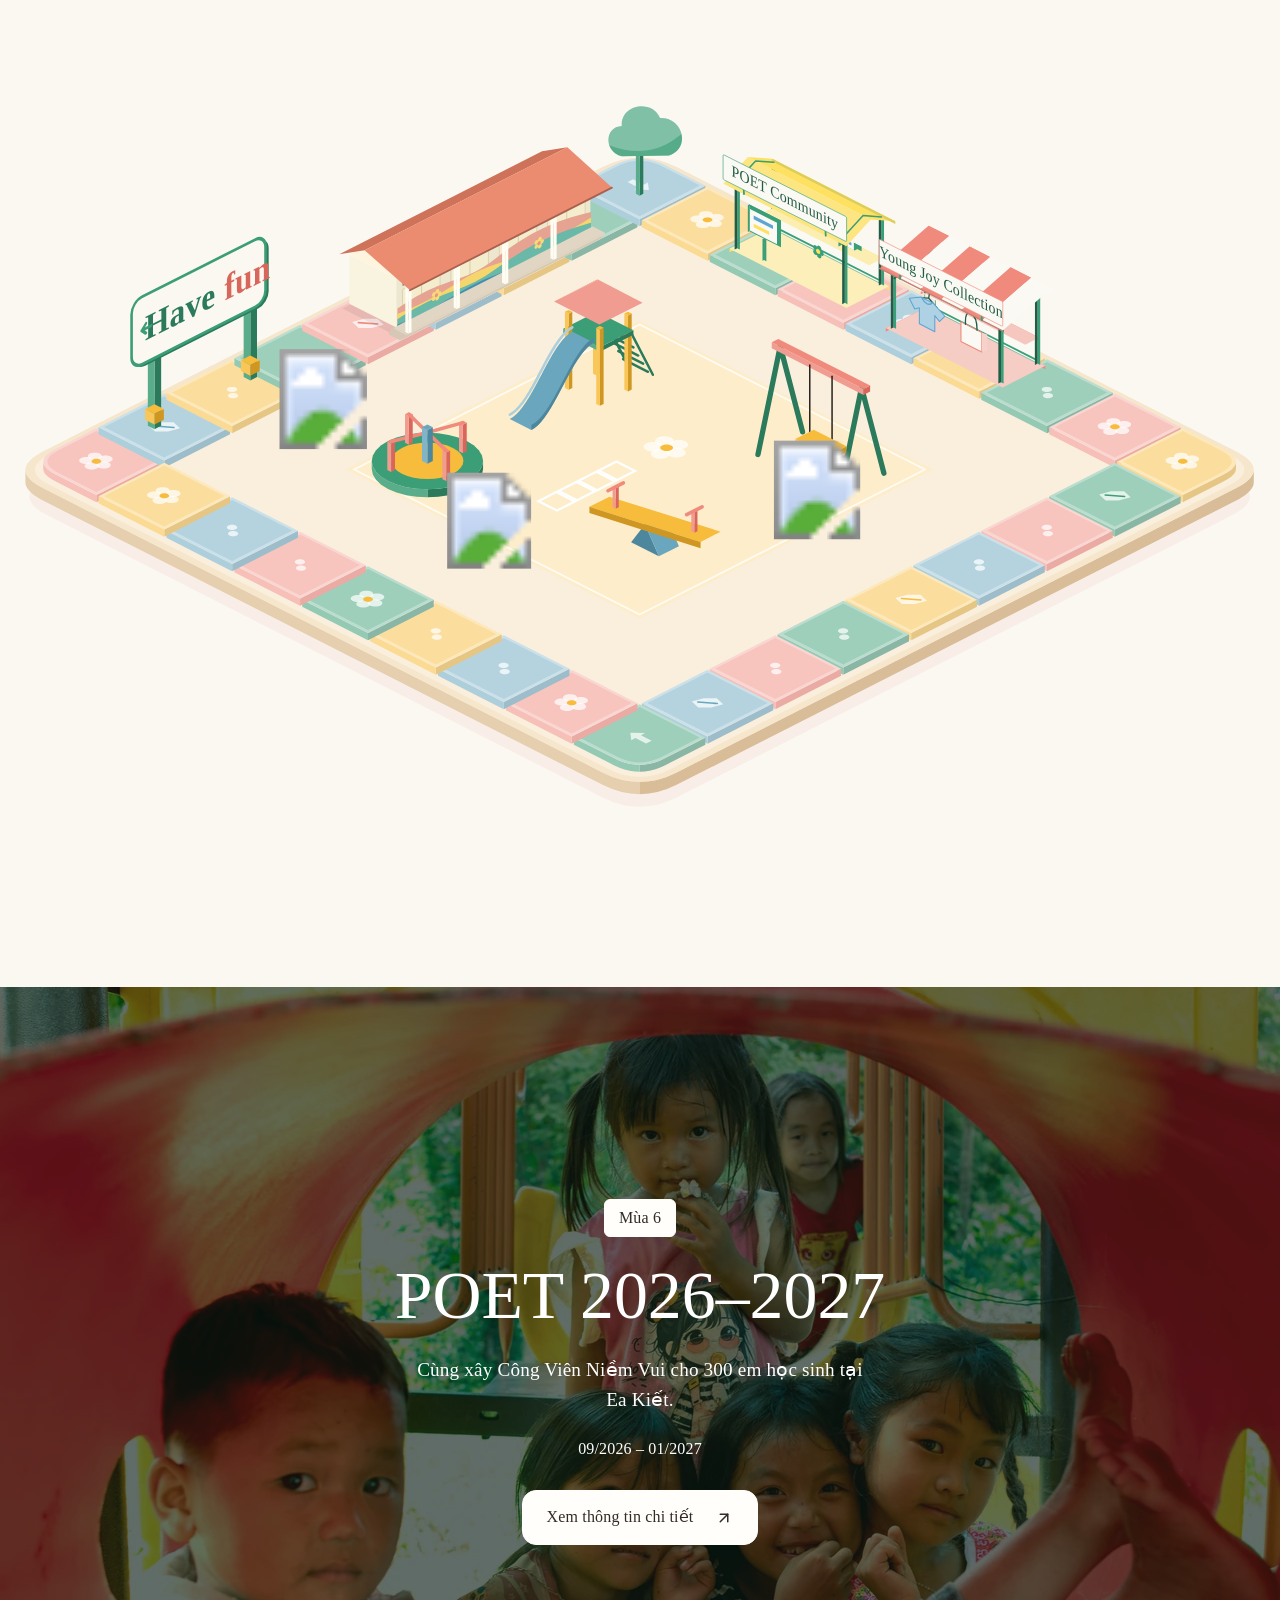
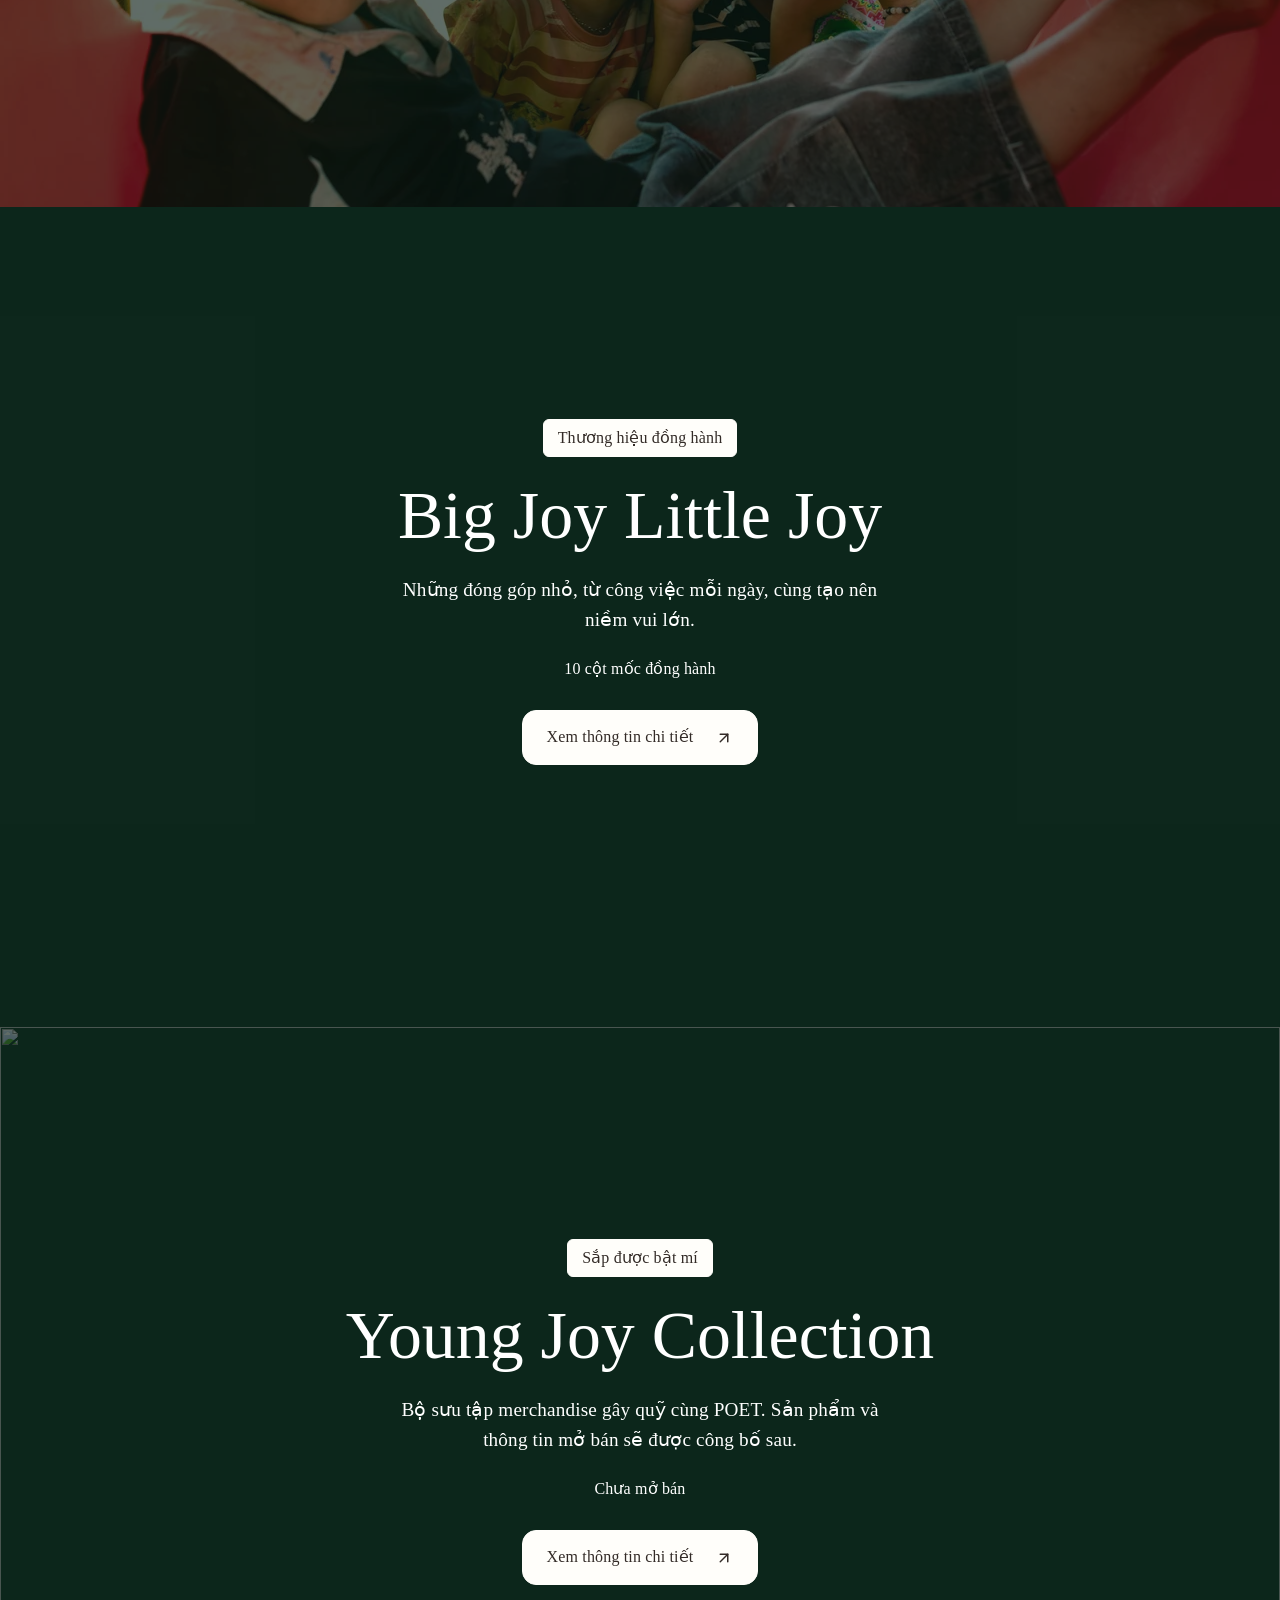
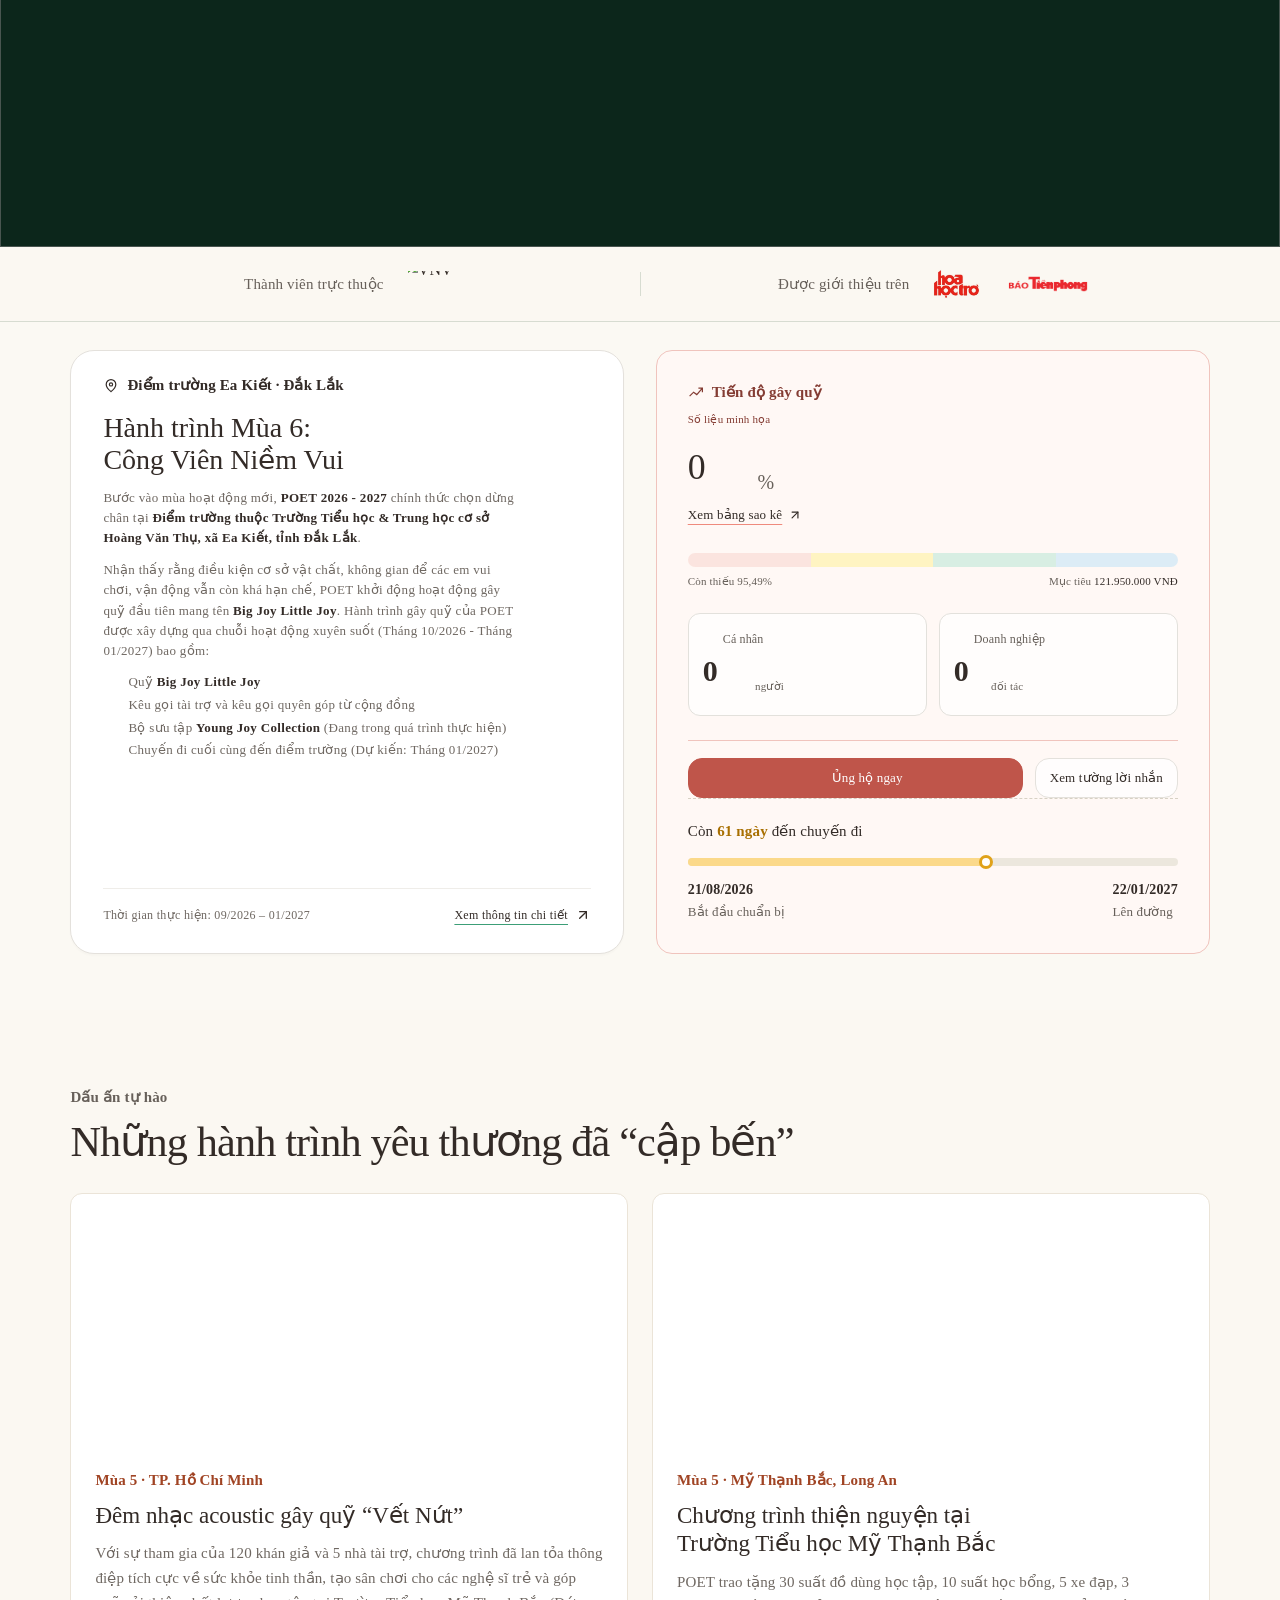
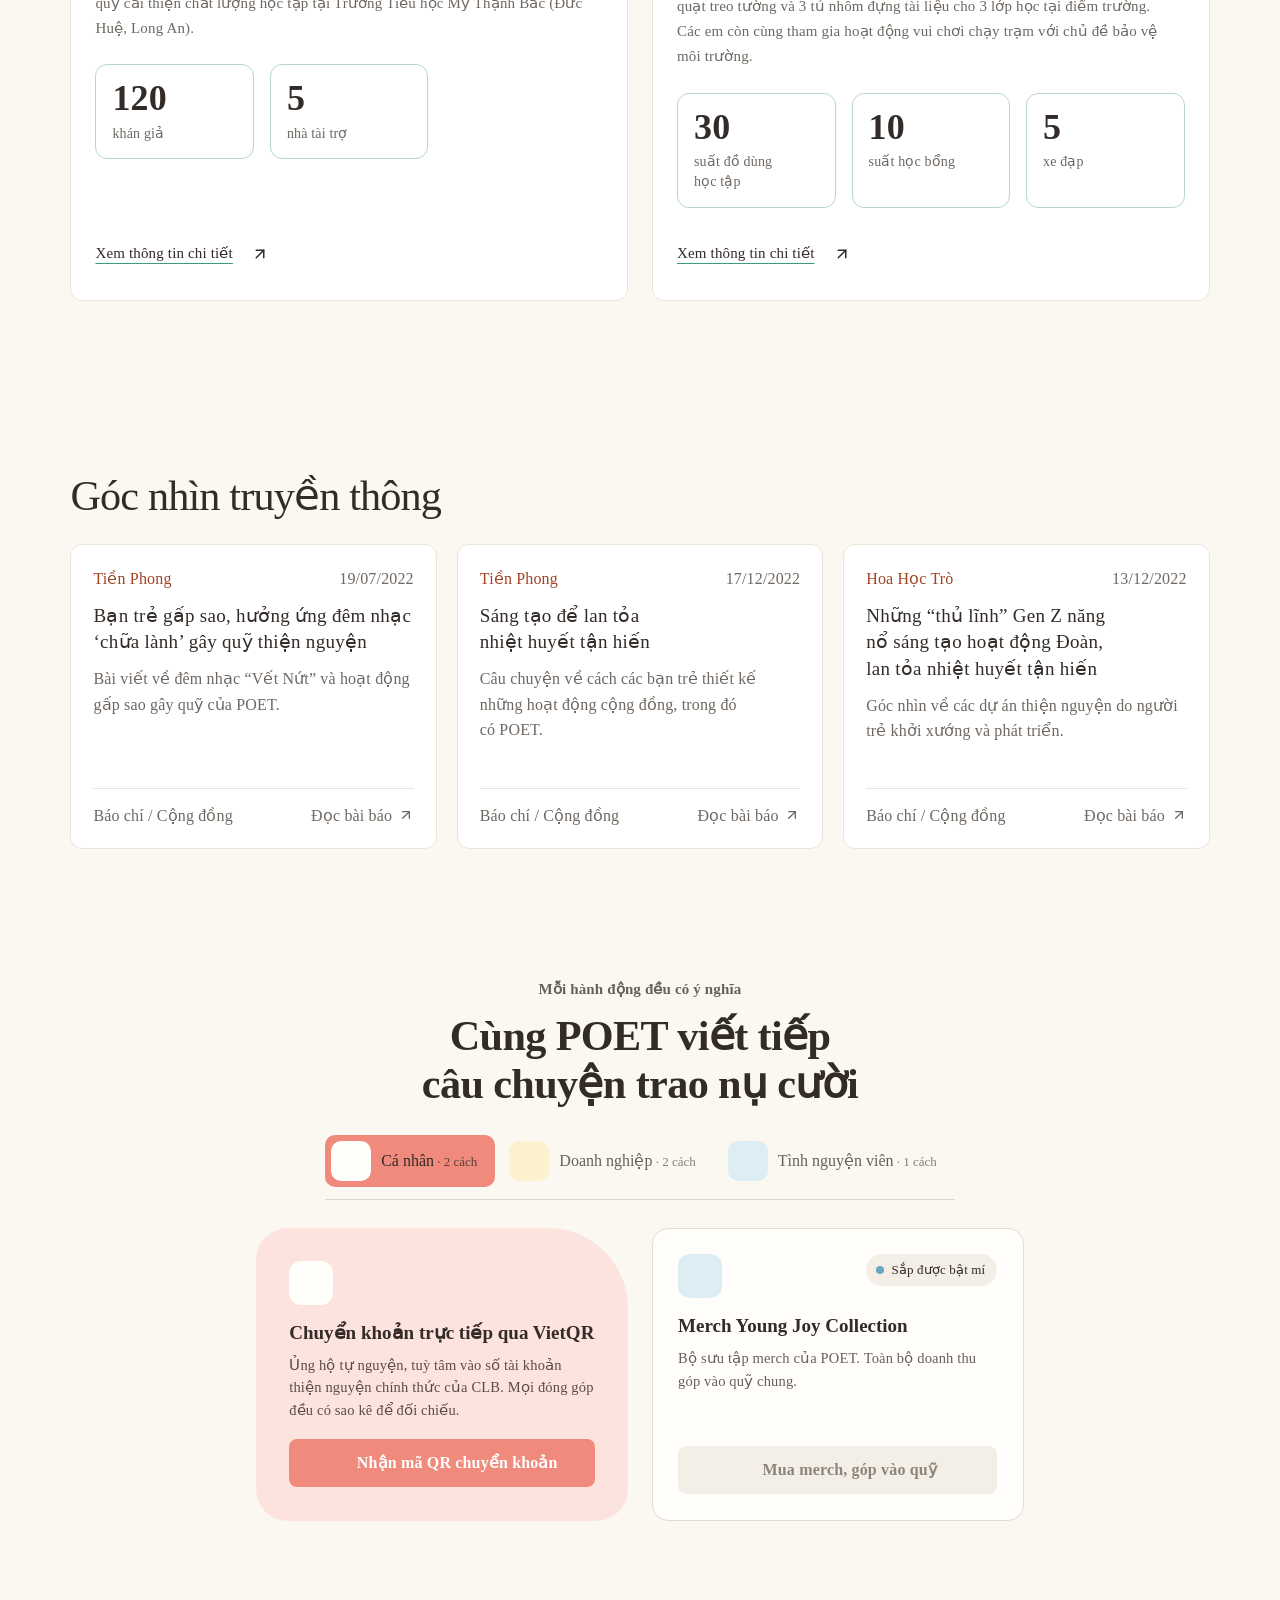
==== commit 62af363d: "Update generated POET campaign and volunteer pages" ====
--- a/index.html
+++ b/index.html
@@ -111,7 +111,7 @@
   </div>
 
   <poet-nav class="site-home-nav" current="home"></poet-nav>
-  <main class="site-content" id="noi-dung"><h1 class="sr-only">POET</h1><section class="activities-section" id="hoat-dong" aria-labelledby="activities-heading" aria-roledescription="băng chuyền" data-activity-carousel><h2 class="sr-only" id="activities-heading">Hoạt động nổi bật của POET</h2><div class="activity-viewport" id="activities-slides" aria-live="off"><article class="activity-slide is-active" id="activity-slide-1" role="group" aria-roledescription="slide" aria-label="1 / 3: POET 2026–2027" style="--activity-focus:50% 42%"><img class="activity-cover" sizes="100vw" width="1920" height="1280" alt="" decoding="sync" src="assets/editorial/playground-joy-1920.webp" srcset="assets/editorial/playground-joy-640.webp 640w, assets/editorial/playground-joy-1280.webp 1280w, assets/editorial/playground-joy-1920.webp 1920w"><div class="activity-slide-inner"><div class="activity-copy"><span class="status">Mùa 6</span><h3>POET 2026–2027</h3><p>Cùng xây Công Viên Niềm Vui cho 300 em học sinh tại Ea Kiết.</p><span class="activity-meta">09/2026 – 01/2027</span><a class="btn btn--outline" href="du-an/#dang-thuc-hien">Xem thông tin chi tiết<svg class="link-arrow" viewBox="0 0 24 24" fill="none" stroke="currentColor" stroke-width="2" stroke-linecap="round" stroke-linejoin="round" aria-hidden="true" focusable="false"><path d="M7 7h10v10"/><path d="M7 17 17 7"/></svg></a></div></div></article><article class="activity-slide" id="activity-slide-2" role="group" aria-roledescription="slide" aria-label="2 / 3: Big Joy Little Joy" style="--activity-focus:50% 55%"><img class="activity-cover" sizes="100vw" width="1920" height="1280" alt="" decoding="sync" src="assets/editorial/big-joy-little-joy-1920.webp" srcset="assets/editorial/big-joy-little-joy-640.webp 640w, assets/editorial/big-joy-little-joy-1280.webp 1280w, assets/editorial/big-joy-little-joy-1920.webp 1920w"><div class="activity-slide-inner"><div class="activity-copy"><span class="status">Thương hiệu đồng hành</span><h3>Big Joy Little Joy</h3><p>Những đóng góp nhỏ, từ công việc mỗi ngày, cùng tạo nên niềm vui lớn.</p><span class="activity-meta">10 cột mốc đồng hành</span><a class="btn btn--outline" href="dong-hanh/#doanh-nghiep">Xem thông tin chi tiết<svg class="link-arrow" viewBox="0 0 24 24" fill="none" stroke="currentColor" stroke-width="2" stroke-linecap="round" stroke-linejoin="round" aria-hidden="true" focusable="false"><path d="M7 7h10v10"/><path d="M7 17 17 7"/></svg></a></div></div></article><article class="activity-slide" id="activity-slide-3" role="group" aria-roledescription="slide" aria-label="3 / 3: Young Joy Collection" style="--activity-focus:50% 50%"><img class="activity-cover" sizes="100vw" width="1920" height="1280" alt="" decoding="sync" data-src="assets/editorial/community-day-1920.webp" data-srcset="assets/editorial/community-day-640.webp 640w, assets/editorial/community-day-1280.webp 1280w, assets/editorial/community-day-1920.webp 1920w"><noscript><img class="activity-cover" sizes="100vw" width="1920" height="1280" alt="" decoding="sync" src="assets/editorial/community-day-1920.webp" srcset="assets/editorial/community-day-640.webp 640w, assets/editorial/community-day-1280.webp 1280w, assets/editorial/community-day-1920.webp 1920w" loading="lazy"></noscript><div class="activity-slide-inner"><div class="activity-copy"><span class="status">Sắp được bật mí</span><h3>Young Joy Collection</h3><p>Bộ sưu tập merchandise gây quỹ cùng POET. Sản phẩm và thông tin mở bán sẽ được công bố sau.</p><span class="activity-meta">Chưa mở bán</span><a class="btn btn--outline" href="dong-hanh/#collection">Xem thông tin chi tiết<svg class="link-arrow" viewBox="0 0 24 24" fill="none" stroke="currentColor" stroke-width="2" stroke-linecap="round" stroke-linejoin="round" aria-hidden="true" focusable="false"><path d="M7 7h10v10"/><path d="M7 17 17 7"/></svg></a></div></div></article></div><div class="activity-controls" hidden><button type="button" class="activity-step" data-activity-prev aria-label="Hoạt động trước"><svg viewBox="0 0 24 24" fill="none" stroke="currentColor" stroke-width="2" stroke-linecap="round" stroke-linejoin="round" aria-hidden="true" focusable="false"><path d="m12 19-7-7 7-7"/><path d="M19 12H5"/></svg></button><div class="activity-dots" role="group" aria-label="Chọn hoạt động"><button type="button" data-slide="0" aria-label="Xem POET 2026–2027" aria-controls="activity-slide-1" aria-current="true"><span aria-hidden="true"></span></button><button type="button" data-slide="1" aria-label="Xem Big Joy Little Joy" aria-controls="activity-slide-2" aria-current="false"><span aria-hidden="true"></span></button><button type="button" data-slide="2" aria-label="Xem Young Joy Collection" aria-controls="activity-slide-3" aria-current="false"><span aria-hidden="true"></span></button></div><button type="button" class="activity-step" data-activity-next aria-label="Hoạt động tiếp theo"><svg viewBox="0 0 24 24" fill="none" stroke="currentColor" stroke-width="2" stroke-linecap="round" stroke-linejoin="round" aria-hidden="true" focusable="false"><path d="M5 12h14"/><path d="m12 5 7 7-7 7"/></svg></button></div></section><section class="home-credibility" id="presse" aria-label="Thành viên trực thuộc và báo chí"><div class="home-credibility-inner section-shell"><div class="home-affiliation"><span class="home-trust-label">Thành viên trực thuộc</span><div class="home-affiliation-logo"><img src="assets/brand/vnv-community.png" width="561" height="547" alt="VNV — Cộng đồng Tình nguyện Việt Nam" loading="lazy"></div></div><span class="home-trust-separator" aria-hidden="true"></span><div class="home-press"><span class="home-trust-label">Được giới thiệu trên</span><div class="home-press-logos"><a href="https://hoahoctro.tienphong.vn/nhung-thu-linh-gen-z-nang-no-sang-tao-hoat-dong-doan-lan-toa-nhiet-huyet-tan-hien-post1494482.tpo" target="_blank" rel="noopener noreferrer" aria-label="Hoa Học Trò (mở trong tab mới)"><img class="home-trust-logo--student" src="assets/press/hoa-hoc-tro.png" width="172" height="111" alt="Hoa Học Trò" loading="lazy"></a><a href="https://tienphong.vn/ban-tre-gap-sao-huong-ung-dem-nhac-chua-lanh-gay-quy-thien-nguyen-post1454826.tpo" target="_blank" rel="noopener noreferrer" aria-label="Báo Tiền Phong (mở trong tab mới)"><img class="home-trust-logo--newspaper" src="assets/press/tien-phong.png" width="390" height="83" alt="Báo Tiền Phong" loading="lazy"></a></div></div></div></section><section class="campaign-band campaign-band--prototype" aria-label="Hành trình Mùa 6"><div class="section-shell campaign-grid"><div class="campaign-story"><p class="eyebrow"><svg viewBox="0 0 20 20" width="16" height="16" fill="none" stroke="currentColor" stroke-width="1.5" aria-hidden="true"><path d="M16 8c0 4-6 9-6 9S4 12 4 8a6 6 0 1 1 12 0Z"/><circle cx="10" cy="8" r="2"/></svg>Điểm trường Ea Kiết · Đắk Lắk</p><h2>Hành trình Mùa 6:<br>Công Viên Niềm Vui</h2><p>Bước vào mùa hoạt động mới, <strong>POET 2026 - 2027</strong> chính thức chọn dừng chân tại <strong>Điểm trường thuộc Trường Tiểu học &amp; Trung học cơ sở Hoàng Văn Thụ, xã Ea Kiết, tỉnh Đắk Lắk</strong>.</p><p>Nhận thấy rằng điều kiện cơ sở vật chất, không gian để các em vui chơi, vận động vẫn còn khá hạn chế, POET khởi động hoạt động gây quỹ đầu tiên mang tên <strong>Big Joy Little Joy</strong>. Hành trình gây quỹ của POET được xây dựng qua chuỗi hoạt động xuyên suốt (Tháng 10/2026 - Tháng 01/2027) bao gồm:</p><ul class="campaign-summary-list"><li><span class="prototype-icon" style="--icon:url('assets/icons/lucide/circle-check.svg');-webkit-mask-image:url('assets/icons/lucide/circle-check.svg');mask-image:url('assets/icons/lucide/circle-check.svg')" aria-hidden="true"></span><span>Quỹ <strong>Big Joy Little Joy</strong></span></li><li><span class="prototype-icon" style="--icon:url('assets/icons/lucide/circle-check.svg');-webkit-mask-image:url('assets/icons/lucide/circle-check.svg');mask-image:url('assets/icons/lucide/circle-check.svg')" aria-hidden="true"></span><span>Kêu gọi tài trợ và kêu gọi quyên góp từ cộng đồng</span></li><li><span class="prototype-icon" style="--icon:url('assets/icons/lucide/circle-check.svg');-webkit-mask-image:url('assets/icons/lucide/circle-check.svg');mask-image:url('assets/icons/lucide/circle-check.svg')" aria-hidden="true"></span><span>Bộ sưu tập <strong>Young Joy Collection</strong> (Đang trong quá trình thực hiện)</span></li><li><span class="prototype-icon" style="--icon:url('assets/icons/lucide/circle-check.svg');-webkit-mask-image:url('assets/icons/lucide/circle-check.svg');mask-image:url('assets/icons/lucide/circle-check.svg')" aria-hidden="true"></span><span>Không gian trải nghiệm <strong>Big Joy Pop-up</strong> (Dự kiến: Cuối tháng 12/2026)</span></li><li><span class="prototype-icon" style="--icon:url('assets/icons/lucide/circle-check.svg');-webkit-mask-image:url('assets/icons/lucide/circle-check.svg');mask-image:url('assets/icons/lucide/circle-check.svg')" aria-hidden="true"></span><span>Chuyến đi cuối cùng đến điểm trường (Dự kiến: Tháng 01/2027)</span></li></ul><div class="campaign-card-footer"><span>Thời gian thực hiện: <strong>09/2026 – 01/2027</strong></span><a class="text-link" href="du-an/#dang-thuc-hien">Xem thông tin chi tiết<svg class="link-arrow" viewBox="0 0 24 24" fill="none" stroke="currentColor" stroke-width="2" stroke-linecap="round" stroke-linejoin="round" aria-hidden="true" focusable="false"><path d="M7 7h10v10"/><path d="M7 17 17 7"/></svg></a></div></div><div class="campaign-side"><aside class="fundraising" id="gay-quy" data-fund-animate data-fundraising data-raised="4.51" data-target="100" data-provisional="true" data-progress-label="Tiến độ Mùa 6" data-milestone="coral" style="--progress:4.51%;--milestone-color:#EF8A7D;--milestone-tint:#fff8f5;--milestone-border:#f0c4bd;--milestone-ink:#843c33" aria-label="Tiến độ gây quỹ Mùa 6"><script>if((!matchMedia("(prefers-reduced-motion:reduce)").matches||(["localhost","127.0.0.1","[::1]"].includes(location.hostname)&&new URLSearchParams(location.search).get("homeMotion")==="full"))&&"IntersectionObserver"in window)document.currentScript.parentElement.dataset.fundMotion="pending";</script>
+  <main class="site-content" id="noi-dung"><h1 class="sr-only">POET</h1><section class="activities-section" id="hoat-dong" aria-labelledby="activities-heading" aria-roledescription="băng chuyền" data-activity-carousel><h2 class="sr-only" id="activities-heading">Hoạt động nổi bật của POET</h2><div class="activity-viewport" id="activities-slides" aria-live="off"><article class="activity-slide is-active" id="activity-slide-1" role="group" aria-roledescription="slide" aria-label="1 / 3: POET 2026–2027" style="--activity-focus:50% 42%"><img class="activity-cover" sizes="100vw" width="1920" height="1280" alt="" decoding="sync" src="assets/editorial/playground-joy-1920.webp" srcset="assets/editorial/playground-joy-640.webp 640w, assets/editorial/playground-joy-1280.webp 1280w, assets/editorial/playground-joy-1920.webp 1920w"><div class="activity-slide-inner"><div class="activity-copy"><span class="status">Mùa 6</span><h3>POET 2026–2027</h3><p>Cùng xây Công Viên Niềm Vui cho 300 em học sinh tại Ea Kiết.</p><span class="activity-meta">09/2026 – 01/2027</span><a class="btn btn--outline" href="du-an/#dang-thuc-hien">Xem thông tin chi tiết<svg class="link-arrow" viewBox="0 0 24 24" fill="none" stroke="currentColor" stroke-width="2" stroke-linecap="round" stroke-linejoin="round" aria-hidden="true" focusable="false"><path d="M7 7h10v10"/><path d="M7 17 17 7"/></svg></a></div></div></article><article class="activity-slide" id="activity-slide-2" role="group" aria-roledescription="slide" aria-label="2 / 3: Big Joy Little Joy" style="--activity-focus:50% 55%"><img class="activity-cover" sizes="100vw" width="1920" height="1280" alt="" decoding="sync" src="assets/editorial/big-joy-little-joy-1920.webp" srcset="assets/editorial/big-joy-little-joy-640.webp 640w, assets/editorial/big-joy-little-joy-1280.webp 1280w, assets/editorial/big-joy-little-joy-1920.webp 1920w"><div class="activity-slide-inner"><div class="activity-copy"><span class="status">Thương hiệu đồng hành</span><h3>Big Joy Little Joy</h3><p>Những đóng góp nhỏ, từ công việc mỗi ngày, cùng tạo nên niềm vui lớn.</p><span class="activity-meta">10 cột mốc đồng hành</span><a class="btn btn--outline" href="dong-hanh/#doanh-nghiep">Xem thông tin chi tiết<svg class="link-arrow" viewBox="0 0 24 24" fill="none" stroke="currentColor" stroke-width="2" stroke-linecap="round" stroke-linejoin="round" aria-hidden="true" focusable="false"><path d="M7 7h10v10"/><path d="M7 17 17 7"/></svg></a></div></div></article><article class="activity-slide" id="activity-slide-3" role="group" aria-roledescription="slide" aria-label="3 / 3: Young Joy Collection" style="--activity-focus:50% 50%"><img class="activity-cover" sizes="100vw" width="1920" height="1280" alt="" decoding="sync" data-src="assets/editorial/community-day-1920.webp" data-srcset="assets/editorial/community-day-640.webp 640w, assets/editorial/community-day-1280.webp 1280w, assets/editorial/community-day-1920.webp 1920w"><noscript><img class="activity-cover" sizes="100vw" width="1920" height="1280" alt="" decoding="sync" src="assets/editorial/community-day-1920.webp" srcset="assets/editorial/community-day-640.webp 640w, assets/editorial/community-day-1280.webp 1280w, assets/editorial/community-day-1920.webp 1920w" loading="lazy"></noscript><div class="activity-slide-inner"><div class="activity-copy"><span class="status">Sắp được bật mí</span><h3>Young Joy Collection</h3><p>Bộ sưu tập merchandise gây quỹ cùng POET. Sản phẩm và thông tin mở bán sẽ được công bố sau.</p><span class="activity-meta">Chưa mở bán</span><a class="btn btn--outline" href="dong-hanh/#collection">Xem thông tin chi tiết<svg class="link-arrow" viewBox="0 0 24 24" fill="none" stroke="currentColor" stroke-width="2" stroke-linecap="round" stroke-linejoin="round" aria-hidden="true" focusable="false"><path d="M7 7h10v10"/><path d="M7 17 17 7"/></svg></a></div></div></article></div><div class="activity-controls" hidden><button type="button" class="activity-step" data-activity-prev aria-label="Hoạt động trước"><svg viewBox="0 0 24 24" fill="none" stroke="currentColor" stroke-width="2" stroke-linecap="round" stroke-linejoin="round" aria-hidden="true" focusable="false"><path d="m12 19-7-7 7-7"/><path d="M19 12H5"/></svg></button><div class="activity-dots" role="group" aria-label="Chọn hoạt động"><button type="button" data-slide="0" aria-label="Xem POET 2026–2027" aria-controls="activity-slide-1" aria-current="true"><span aria-hidden="true"></span></button><button type="button" data-slide="1" aria-label="Xem Big Joy Little Joy" aria-controls="activity-slide-2" aria-current="false"><span aria-hidden="true"></span></button><button type="button" data-slide="2" aria-label="Xem Young Joy Collection" aria-controls="activity-slide-3" aria-current="false"><span aria-hidden="true"></span></button></div><button type="button" class="activity-step" data-activity-next aria-label="Hoạt động tiếp theo"><svg viewBox="0 0 24 24" fill="none" stroke="currentColor" stroke-width="2" stroke-linecap="round" stroke-linejoin="round" aria-hidden="true" focusable="false"><path d="M5 12h14"/><path d="m12 5 7 7-7 7"/></svg></button></div></section><section class="home-credibility" id="presse" aria-label="Thành viên trực thuộc và báo chí"><div class="home-credibility-inner section-shell"><div class="home-affiliation"><span class="home-trust-label">Thành viên trực thuộc</span><div class="home-affiliation-logo"><img src="assets/brand/vnv-community.png" width="561" height="547" alt="VNV — Cộng đồng Tình nguyện Việt Nam" loading="lazy"></div></div><span class="home-trust-separator" aria-hidden="true"></span><div class="home-press"><span class="home-trust-label">Được giới thiệu trên</span><div class="home-press-logos"><a href="https://hoahoctro.tienphong.vn/nhung-thu-linh-gen-z-nang-no-sang-tao-hoat-dong-doan-lan-toa-nhiet-huyet-tan-hien-post1494482.tpo" target="_blank" rel="noopener noreferrer" aria-label="Hoa Học Trò (mở trong tab mới)"><img class="home-trust-logo--student" src="assets/press/hoa-hoc-tro.png" width="172" height="111" alt="Hoa Học Trò" loading="lazy"></a><a href="https://tienphong.vn/ban-tre-gap-sao-huong-ung-dem-nhac-chua-lanh-gay-quy-thien-nguyen-post1454826.tpo" target="_blank" rel="noopener noreferrer" aria-label="Báo Tiền Phong (mở trong tab mới)"><img class="home-trust-logo--newspaper" src="assets/press/tien-phong.png" width="390" height="83" alt="Báo Tiền Phong" loading="lazy"></a></div></div></div></section><section class="campaign-band campaign-band--prototype" aria-label="Hành trình Mùa 6"><div class="section-shell campaign-grid"><div class="campaign-story"><p class="eyebrow"><svg viewBox="0 0 20 20" width="16" height="16" fill="none" stroke="currentColor" stroke-width="1.5" aria-hidden="true"><path d="M16 8c0 4-6 9-6 9S4 12 4 8a6 6 0 1 1 12 0Z"/><circle cx="10" cy="8" r="2"/></svg>Điểm trường Ea Kiết · Đắk Lắk</p><h2>Hành trình Mùa 6:<br>Công Viên Niềm Vui</h2><p>Bước vào mùa hoạt động mới, <strong>POET 2026 - 2027</strong> chính thức chọn dừng chân tại <strong>Điểm trường thuộc Trường Tiểu học &amp; Trung học cơ sở Hoàng Văn Thụ, xã Ea Kiết, tỉnh Đắk Lắk</strong>.</p><p>Nhận thấy rằng điều kiện cơ sở vật chất, không gian để các em vui chơi, vận động vẫn còn khá hạn chế, POET khởi động hoạt động gây quỹ đầu tiên mang tên <strong>Big Joy Little Joy</strong>. Hành trình gây quỹ của POET được xây dựng qua chuỗi hoạt động xuyên suốt (Tháng 10/2026 - Tháng 01/2027) bao gồm:</p><ul class="campaign-summary-list"><li><span class="prototype-icon" style="--icon:url('assets/icons/lucide/circle-check.svg');-webkit-mask-image:url('assets/icons/lucide/circle-check.svg');mask-image:url('assets/icons/lucide/circle-check.svg')" aria-hidden="true"></span><span>Quỹ <strong>Big Joy Little Joy</strong></span></li><li><span class="prototype-icon" style="--icon:url('assets/icons/lucide/circle-check.svg');-webkit-mask-image:url('assets/icons/lucide/circle-check.svg');mask-image:url('assets/icons/lucide/circle-check.svg')" aria-hidden="true"></span><span>Kêu gọi tài trợ và kêu gọi quyên góp từ cộng đồng</span></li><li><span class="prototype-icon" style="--icon:url('assets/icons/lucide/circle-check.svg');-webkit-mask-image:url('assets/icons/lucide/circle-check.svg');mask-image:url('assets/icons/lucide/circle-check.svg')" aria-hidden="true"></span><span>Bộ sưu tập <strong>Young Joy Collection</strong> (Đang trong quá trình thực hiện)</span></li><li><span class="prototype-icon" style="--icon:url('assets/icons/lucide/circle-check.svg');-webkit-mask-image:url('assets/icons/lucide/circle-check.svg');mask-image:url('assets/icons/lucide/circle-check.svg')" aria-hidden="true"></span><span>Chuyến đi cuối cùng đến điểm trường (Dự kiến: Tháng 01/2027)</span></li></ul><div class="campaign-card-footer"><span>Thời gian thực hiện: <strong>09/2026 – 01/2027</strong></span><a class="text-link" href="du-an/#dang-thuc-hien">Xem thông tin chi tiết<svg class="link-arrow" viewBox="0 0 24 24" fill="none" stroke="currentColor" stroke-width="2" stroke-linecap="round" stroke-linejoin="round" aria-hidden="true" focusable="false"><path d="M7 7h10v10"/><path d="M7 17 17 7"/></svg></a></div></div><div class="campaign-side"><aside class="fundraising" id="gay-quy" data-fund-animate data-fundraising data-raised="4.51" data-target="100" data-provisional="true" data-progress-label="Tiến độ Mùa 6" data-milestone="coral" style="--progress:4.51%;--milestone-color:#EF8A7D;--milestone-tint:#fff8f5;--milestone-border:#f0c4bd;--milestone-ink:#843c33" aria-label="Tiến độ gây quỹ Mùa 6"><script>if((!matchMedia("(prefers-reduced-motion:reduce)").matches||(["localhost","127.0.0.1","[::1]"].includes(location.hostname)&&new URLSearchParams(location.search).get("homeMotion")==="full"))&&"IntersectionObserver"in window)document.currentScript.parentElement.dataset.fundMotion="pending";</script>
     <div class="fund-heading"><p class="eyebrow"><svg viewBox="0 0 20 20" width="16" height="16" fill="none" stroke="currentColor" stroke-width="1.5" aria-hidden="true"><path d="m2 14 5-5 4 3 7-8m-5 0h5v5"/></svg>Tiến độ gây quỹ</p><span class="fund-status" aria-describedby="home-fund-preview-note">Đạt 4,51%</span></div>
     <p class="fund-preview-note" id="home-fund-preview-note">Số liệu minh họa</p>
     <strong class="fund-target"><span class="fund-number" data-fund-final="4,51" aria-hidden="true"><span data-fund-raised>4,51</span></span><span class="sr-only" data-fund-raised-label>4,51%</span> <span aria-hidden="true">%</span></strong>
@@ -119,7 +119,7 @@
     <div class="fund-progress"><div class="fund-progress-track" role="progressbar" aria-label="Tiến độ Mùa 6 (số liệu minh họa từ prototype)" aria-valuemin="0" aria-valuemax="100" aria-valuenow="4.51"><span class="fund-progress-fill" aria-hidden="true"></span></div><div class="fund-scale"><span>Còn thiếu <span data-fund-remaining>95,49%</span></span><span>Mục tiêu <strong>121.950.000 VNĐ</strong></span></div></div>
     <div class="supporter-stats"><div><span><span class="prototype-icon" style="--icon:url('assets/icons/lucide/users.svg');-webkit-mask-image:url('assets/icons/lucide/users.svg');mask-image:url('assets/icons/lucide/users.svg')" aria-hidden="true"></span>Cá nhân</span><strong><span class="fund-number" data-fund-final="248" aria-hidden="true"><span data-fund-kind="individual" data-fund-count="248">248</span></span><small aria-hidden="true"> người</small><span class="sr-only">248 người</span></strong></div><div><span><span class="prototype-icon" style="--icon:url('assets/icons/lucide/building-2.svg');-webkit-mask-image:url('assets/icons/lucide/building-2.svg');mask-image:url('assets/icons/lucide/building-2.svg')" aria-hidden="true"></span>Doanh nghiệp</span><strong><span class="fund-number" data-fund-final="14" aria-hidden="true"><span data-fund-kind="business" data-fund-count="14">14</span></span><small aria-hidden="true"> đối tác</small><span class="sr-only">14 đối tác</span></strong></div></div>
     <div class="fund-actions"><a class="btn" href="dong-hanh/#ca-nhan" data-donate><span class="prototype-icon" style="--icon:url('assets/icons/lucide/heart.svg');-webkit-mask-image:url('assets/icons/lucide/heart.svg');mask-image:url('assets/icons/lucide/heart.svg')" aria-hidden="true"></span>Ủng hộ ngay</a><a class="btn btn--outline" href="dong-hanh/#loi-nhan">Xem tường lời nhắn<svg class="link-arrow" viewBox="0 0 24 24" fill="none" stroke="currentColor" stroke-width="2" stroke-linecap="round" stroke-linejoin="round" aria-hidden="true" focusable="false"><path d="M7 7h10v10"/><path d="M7 17 17 7"/></svg></a></div>
-  <div class="fund-timeline" data-campaign-timeline data-prep="2026-08-21" data-trip="2027-01-22" data-end="2027-01-24"><p class="fund-timeline-text">Còn <b>66 ngày</b> đến chuyến đi</p><div class="fund-timeline-track" aria-hidden="true"><i style="width:57.77989149681338%"></i><b style="left:57.77989149681338%"></b></div><div class="fund-timeline-ends"><p><b>21/08/2026</b><span>Bắt đầu chuẩn bị</span></p><p><b>22/01/2027</b><span>Lên đường</span></p></div></div></aside></div></div></section><section class="section-shell archive-section archive-section--home" id="dau-an"><div class="section-heading" data-reveal><div><p class="eyebrow">Dấu ấn tự hào</p><h2>Những hành trình yêu thương đã “cập bến”</h2></div></div><div class="archive-grid"><article class="story-card" data-reveal><a class="story-image-link" href="du-an/vet-nut/" aria-label="Đọc Đêm nhạc acoustic gây quỹ “Vết Nứt”"><figure class="image-frame "><img src="assets/editorial/story-vet-nut-1280.webp" srcset="assets/editorial/story-vet-nut-640.webp 640w, assets/editorial/story-vet-nut-1280.webp 1280w" sizes="(max-width: 700px) 100vw, 60vw" width="1280" height="720" loading="lazy" decoding="async" alt="Các bạn tham gia đêm nhạc — ảnh từ album Vết Nứt của POET."></figure></a><div class="story-copy"><p class="eyebrow">Mùa 5 · TP. Hồ Chí Minh</p><h3><a href="du-an/vet-nut/">Đêm nhạc acoustic gây quỹ “Vết Nứt”</a></h3><p>Với sự tham gia của 120 khán giả và 5 nhà tài trợ, chương trình đã lan tỏa thông điệp tích cực về sức khỏe tinh thần, tạo sân chơi cho các nghệ sĩ trẻ và góp quỹ cải thiện chất lượng học tập tại Trường Tiểu học Mỹ Thạnh Bắc (Đức Huệ, Long An).</p><ul class="inline-metrics"><li><strong>120</strong><span>khán giả</span></li><li><strong>5</strong><span>nhà tài trợ</span></li></ul><a class="text-link" href="du-an/vet-nut/">Xem thông tin chi tiết<svg class="link-arrow" viewBox="0 0 24 24" fill="none" stroke="currentColor" stroke-width="2" stroke-linecap="round" stroke-linejoin="round" aria-hidden="true" focusable="false"><path d="M7 7h10v10"/><path d="M7 17 17 7"/></svg></a></div></article><article class="story-card" data-reveal><a class="story-image-link" href="du-an/go-ngai/" aria-label="Đọc Chương trình thiện nguyện tại Trường Tiểu học Mỹ Thạnh Bắc"><figure class="image-frame "><img src="assets/editorial/story-go-ngai-1280.webp" srcset="assets/editorial/story-go-ngai-640.webp 640w, assets/editorial/story-go-ngai-1280.webp 1280w" sizes="(max-width: 700px) 100vw, 60vw" width="1280" height="853" loading="lazy" decoding="async" alt="Các thành viên tại chuyến đi — ảnh từ album Final Trip của POET."></figure></a><div class="story-copy"><p class="eyebrow">Mùa 5 · Mỹ Thạnh Bắc, Long An</p><h3><a href="du-an/go-ngai/">Chương trình thiện nguyện tại Trường Tiểu học Mỹ Thạnh Bắc</a></h3><p>POET trao tặng 30 suất đồ dùng học tập, 10 suất học bổng, 5 xe đạp, 3 quạt treo tường và 3 tủ nhôm đựng tài liệu cho 3 lớp học tại điểm trường. Các em còn cùng tham gia hoạt động vui chơi chạy trạm với chủ đề bảo vệ môi trường.</p><ul class="inline-metrics"><li><strong>30</strong><span>suất đồ dùng học tập</span></li><li><strong>10</strong><span>suất học bổng</span></li><li><strong>5</strong><span>xe đạp</span></li></ul><a class="text-link" href="du-an/go-ngai/">Xem thông tin chi tiết<svg class="link-arrow" viewBox="0 0 24 24" fill="none" stroke="currentColor" stroke-width="2" stroke-linecap="round" stroke-linejoin="round" aria-hidden="true" focusable="false"><path d="M7 7h10v10"/><path d="M7 17 17 7"/></svg></a></div></article></div></section><section class="section-shell press-section" id="truyen-thong"><div class="section-heading" data-reveal><div><h2>Góc nhìn truyền thông</h2></div><div class="press-controls" hidden><button type="button" data-press-step="-1" aria-controls="press-track" aria-label="Bài báo trước"><svg viewBox="0 0 24 24" fill="none" stroke="currentColor" stroke-width="2" stroke-linecap="round" stroke-linejoin="round" aria-hidden="true" focusable="false"><path d="m15 18-6-6 6-6"/></svg></button><button type="button" data-press-step="1" aria-controls="press-track" aria-label="Bài báo tiếp theo"><svg viewBox="0 0 24 24" fill="none" stroke="currentColor" stroke-width="2" stroke-linecap="round" stroke-linejoin="round" aria-hidden="true" focusable="false"><path d="m9 18 6-6-6-6"/></svg></button></div></div><div class="press-grid" id="press-track" role="group" aria-label="Các bài báo về POET"><article class="media-card"><div class="media-meta"><span class="publication">Tiền Phong</span><time datetime="2022-07-19">19/07/2022</time></div><h3><a href="https://tienphong.vn/ban-tre-gap-sao-huong-ung-dem-nhac-chua-lanh-gay-quy-thien-nguyen-post1454826.tpo" target="_blank" rel="noopener noreferrer">Bạn trẻ gấp sao, hưởng ứng đêm nhạc ‘chữa lành’ gây quỹ thiện nguyện<span class="sr-only"> (mở trong tab mới)</span></a></h3><p>Bài viết về đêm nhạc “Vết Nứt” và hoạt động gấp sao gây quỹ của POET.</p><div class="media-foot"><span>Báo chí / Cộng đồng</span><span aria-hidden="true">Đọc bài báo<svg class="icon-inline" viewBox="0 0 24 24" fill="none" stroke="currentColor" stroke-width="2" stroke-linecap="round" stroke-linejoin="round" aria-hidden="true" focusable="false"><path d="M7 7h10v10"/><path d="M7 17 17 7"/></svg></span></div></article><article class="media-card"><div class="media-meta"><span class="publication">Tiền Phong</span><time datetime="2022-12-17">17/12/2022</time></div><h3><a href="https://tienphong.vn/sang-tao-de-lan-toa-nhiet-huyet-tan-hien-post1494246.tpo" target="_blank" rel="noopener noreferrer">Sáng tạo để lan tỏa nhiệt huyết tận hiến<span class="sr-only"> (mở trong tab mới)</span></a></h3><p>Câu chuyện về cách các bạn trẻ thiết kế những hoạt động cộng đồng, trong đó có POET.</p><div class="media-foot"><span>Báo chí / Cộng đồng</span><span aria-hidden="true">Đọc bài báo<svg class="icon-inline" viewBox="0 0 24 24" fill="none" stroke="currentColor" stroke-width="2" stroke-linecap="round" stroke-linejoin="round" aria-hidden="true" focusable="false"><path d="M7 7h10v10"/><path d="M7 17 17 7"/></svg></span></div></article><article class="media-card"><div class="media-meta"><span class="publication">Hoa Học Trò</span><time datetime="2022-12-13">13/12/2022</time></div><h3><a href="https://hoahoctro.tienphong.vn/nhung-thu-linh-gen-z-nang-no-sang-tao-hoat-dong-doan-lan-toa-nhiet-huyet-tan-hien-post1494482.tpo" target="_blank" rel="noopener noreferrer">Những “thủ lĩnh” Gen Z năng nổ sáng tạo hoạt động Đoàn, lan tỏa nhiệt huyết tận hiến<span class="sr-only"> (mở trong tab mới)</span></a></h3><p>Góc nhìn về các dự án thiện nguyện do người trẻ khởi xướng và phát triển.</p><div class="media-foot"><span>Báo chí / Cộng đồng</span><span aria-hidden="true">Đọc bài báo<svg class="icon-inline" viewBox="0 0 24 24" fill="none" stroke="currentColor" stroke-width="2" stroke-linecap="round" stroke-linejoin="round" aria-hidden="true" focusable="false"><path d="M7 7h10v10"/><path d="M7 17 17 7"/></svg></span></div></article><article class="media-card"><div class="media-meta"><span class="publication">Tiền Phong</span><time datetime="2021-10-17">17/10/2021</time></div><h3><a href="https://svvn.tienphong.vn/mot-tuan-trai-nghiem-da-linh-vuc-cua-cac-ban-gen-z-post1385605.tpo" target="_blank" rel="noopener noreferrer">Một tuần trải nghiệm đa lĩnh vực của các bạn gen Z<span class="sr-only"> (mở trong tab mới)</span></a></h3><p>Bài viết về “Tuần lễ training”, dự án giúp các bạn gen Z học kỹ năng ở nhiều lĩnh vực do tổ chức xã hội Poet17 (tên cũ của POET) thực hiện.</p><div class="media-foot"><span>Báo chí / Cộng đồng</span><span aria-hidden="true">Đọc bài báo<svg class="icon-inline" viewBox="0 0 24 24" fill="none" stroke="currentColor" stroke-width="2" stroke-linecap="round" stroke-linejoin="round" aria-hidden="true" focusable="false"><path d="M7 7h10v10"/><path d="M7 17 17 7"/></svg></span></div></article></div></section><section class="section-shell project-ways" id="dong-hanh-du-an"><div class="pw-head"><p class="eyebrow">Mỗi hành động đều có ý nghĩa</p><h2>Cùng POET viết tiếp câu chuyện trao nụ cười</h2></div><div class="site-tabs site-tabs--partner" role="tablist" data-no-hash aria-label="Cách đồng hành cùng POET" data-tab-group="project-ways"><button type="button" role="tab" id="tab-pw-ca-nhan" aria-controls="pw-ca-nhan" aria-selected="true" tabindex="0"><span class="tab-icon"><span class="prototype-icon" style="--icon:url('assets/icons/lucide/heart.svg');-webkit-mask-image:url('assets/icons/lucide/heart.svg');mask-image:url('assets/icons/lucide/heart.svg')" aria-hidden="true"></span></span><span>Cá nhân<small class="pw-count"> · 2 cách</small></span></button><button type="button" role="tab" id="tab-pw-doanh-nghiep" aria-controls="pw-doanh-nghiep" aria-selected="false" tabindex="-1"><span class="tab-icon"><span class="prototype-icon" style="--icon:url('assets/icons/lucide/building-2.svg');-webkit-mask-image:url('assets/icons/lucide/building-2.svg');mask-image:url('assets/icons/lucide/building-2.svg')" aria-hidden="true"></span></span><span>Doanh nghiệp<small class="pw-count"> · 2 cách</small></span></button><button type="button" role="tab" id="tab-pw-tinh-nguyen-vien" aria-controls="pw-tinh-nguyen-vien" aria-selected="false" tabindex="-1"><span class="tab-icon"><span class="prototype-icon" style="--icon:url('assets/icons/lucide/users.svg');-webkit-mask-image:url('assets/icons/lucide/users.svg');mask-image:url('assets/icons/lucide/users.svg')" aria-hidden="true"></span></span><span>Tình nguyện viên<small class="pw-count"> · 1 cách</small></span></button></div><div class="pw-panel" role="tabpanel" id="pw-ca-nhan" aria-labelledby="tab-pw-ca-nhan" tabindex="0"><div class="pw-grid pw-grid--three"><article class="pw-card pw-coral is-feature"><div class="pw-top"><span class="pw-ic"><span class="prototype-icon" style="--icon:url('assets/icons/lucide/qr-code.svg');-webkit-mask-image:url('assets/icons/lucide/qr-code.svg');mask-image:url('assets/icons/lucide/qr-code.svg')" aria-hidden="true"></span></span></div><h3>Chuyển khoản trực tiếp qua VietQR</h3><p>Ủng hộ tự nguyện, tuỳ tâm vào số tài khoản thiện nguyện chính thức của CLB. Mọi đóng góp đều có sao kê để đối chiếu.</p><div class="pw-cta"><a class="pw-donate" href="dong-hanh/#ca-nhan" data-donate><span class="prototype-icon" style="--icon:url('assets/icons/lucide/heart.svg');-webkit-mask-image:url('assets/icons/lucide/heart.svg');mask-image:url('assets/icons/lucide/heart.svg')" aria-hidden="true"></span>Nhận mã QR chuyển khoản</a></div></article><article class="pw-card pw-blue"><div class="pw-top"><span class="pw-ic"><span class="prototype-icon" style="--icon:url('assets/icons/lucide/shopping-bag.svg');-webkit-mask-image:url('assets/icons/lucide/shopping-bag.svg');mask-image:url('assets/icons/lucide/shopping-bag.svg')" aria-hidden="true"></span></span><span class="pw-status"><i aria-hidden="true"></i>Sắp được bật mí</span></div><h3>Merch Young Joy Collection</h3><p>Bộ sưu tập merch của POET. Toàn bộ doanh thu góp vào quỹ chung.</p><div class="pw-cta"><span class="pw-locked" aria-disabled="true"><span class="prototype-icon" style="--icon:url('assets/icons/lucide/lock.svg');-webkit-mask-image:url('assets/icons/lucide/lock.svg');mask-image:url('assets/icons/lucide/lock.svg')" aria-hidden="true"></span><span>Mua merch, góp vào quỹ<span class="sr-only"> (chưa mở)</span></span></span></div></article></div></div><div class="pw-panel" role="tabpanel" id="pw-doanh-nghiep" aria-labelledby="tab-pw-doanh-nghiep" tabindex="0" hidden><div class="pw-grid pw-grid--two"><article class="pw-card pw-yellow"><div class="pw-top"><span class="pw-ic"><span class="prototype-icon" style="--icon:url('assets/icons/lucide/store.svg');-webkit-mask-image:url('assets/icons/lucide/store.svg');mask-image:url('assets/icons/lucide/store.svg')" aria-hidden="true"></span></span></div><h3>Thương hiệu đồng hành</h3><p>Trở thành một “Little Joy” trong chiến dịch Big Joy Little Joy: góp một phần doanh thu sản phẩm để cùng xây Công viên Niềm vui.</p><div class="pw-cta"><a class="pw-btn" href="dong-hanh/#doanh-nghiep">Tìm hiểu Big Joy Little Joy<span class="prototype-icon" style="--icon:url('assets/icons/lucide/arrow-right.svg');-webkit-mask-image:url('assets/icons/lucide/arrow-right.svg');mask-image:url('assets/icons/lucide/arrow-right.svg')" aria-hidden="true"></span></a></div></article><article class="pw-card pw-yellow"><div class="pw-top"><span class="pw-ic"><span class="prototype-icon" style="--icon:url('assets/icons/lucide/handshake.svg');-webkit-mask-image:url('assets/icons/lucide/handshake.svg');mask-image:url('assets/icons/lucide/handshake.svg')" aria-hidden="true"></span></span></div><h3>Nhà tài trợ</h3><p>Hỗ trợ hiện kim hoặc nguồn lực thiết thực cho Công viên Niềm vui. POET trao đổi từng đề xuất theo nhu cầu điểm trường và khả năng của đơn vị.</p><div class="pw-cta"><a class="pw-btn" href="dong-hanh/#doanh-nghiep">Trao đổi cơ hội tài trợ<span class="prototype-icon" style="--icon:url('assets/icons/lucide/arrow-right.svg');-webkit-mask-image:url('assets/icons/lucide/arrow-right.svg');mask-image:url('assets/icons/lucide/arrow-right.svg')" aria-hidden="true"></span></a></div></article></div></div><div class="pw-panel" role="tabpanel" id="pw-tinh-nguyen-vien" aria-labelledby="tab-pw-tinh-nguyen-vien" tabindex="0" hidden><div class="pw-solo"><article class="pw-card pw-blue pw-card--bare"><div class="pw-top"><span class="pw-ic"><span class="prototype-icon" style="--icon:url('assets/icons/lucide/megaphone.svg');-webkit-mask-image:url('assets/icons/lucide/megaphone.svg');mask-image:url('assets/icons/lucide/megaphone.svg')" aria-hidden="true"></span></span><span class="pw-status"><i aria-hidden="true"></i>Hẹn bạn mùa sau</span></div><h3>Tuyển quân Mùa 7</h3><p>Đơn tuyển tình nguyện viên Mùa 6 đã đóng. Theo dõi Facebook POET để nhận thông tin tuyển quân Mùa 7 sớm nhất nha!</p><div class="pw-cta"><a class="pw-btn" href="https://www.facebook.com/poetorganization" target="_blank" rel="noopener noreferrer">Theo dõi Facebook POET<span class="prototype-icon" style="--icon:url('assets/icons/lucide/arrow-up-right.svg');-webkit-mask-image:url('assets/icons/lucide/arrow-up-right.svg');mask-image:url('assets/icons/lucide/arrow-up-right.svg')" aria-hidden="true"></span></a></div></article></div></div></section></main>
+  <div class="fund-timeline" data-campaign-timeline data-prep="2026-08-21" data-trip="2027-01-22" data-end="2027-01-24"><p class="fund-timeline-text">Còn <b>61 ngày</b> đến chuyến đi</p><div class="fund-timeline-track" aria-hidden="true"><i style="width:60.84515517526455%"></i><b style="left:60.84515517526455%"></b></div><div class="fund-timeline-ends"><p><b>21/08/2026</b><span>Bắt đầu chuẩn bị</span></p><p><b>22/01/2027</b><span>Lên đường</span></p></div></div></aside></div></div></section><section class="section-shell archive-section archive-section--home" id="dau-an"><div class="section-heading" data-reveal><div><p class="eyebrow">Dấu ấn tự hào</p><h2>Những hành trình yêu thương đã “cập bến”</h2></div></div><div class="archive-grid"><article class="story-card" data-reveal><a class="story-image-link" href="du-an/vet-nut/" aria-label="Đọc Đêm nhạc acoustic gây quỹ “Vết Nứt”"><figure class="image-frame "><img src="assets/editorial/story-vet-nut-1280.webp" srcset="assets/editorial/story-vet-nut-640.webp 640w, assets/editorial/story-vet-nut-1280.webp 1280w" sizes="(max-width: 700px) 100vw, 60vw" width="1280" height="720" loading="lazy" decoding="async" alt="Các bạn tham gia đêm nhạc — ảnh từ album Vết Nứt của POET."></figure></a><div class="story-copy"><p class="eyebrow">Mùa 5 · TP. Hồ Chí Minh</p><h3><a href="du-an/vet-nut/">Đêm nhạc acoustic gây quỹ “Vết Nứt”</a></h3><p>Với sự tham gia của 120 khán giả và 5 nhà tài trợ, chương trình đã lan tỏa thông điệp tích cực về sức khỏe tinh thần, tạo sân chơi cho các nghệ sĩ trẻ và góp quỹ cải thiện chất lượng học tập tại Trường Tiểu học Mỹ Thạnh Bắc (Đức Huệ, Long An).</p><ul class="inline-metrics"><li><strong>120</strong><span>khán giả</span></li><li><strong>5</strong><span>nhà tài trợ</span></li></ul><a class="text-link" href="du-an/vet-nut/">Xem thông tin chi tiết<svg class="link-arrow" viewBox="0 0 24 24" fill="none" stroke="currentColor" stroke-width="2" stroke-linecap="round" stroke-linejoin="round" aria-hidden="true" focusable="false"><path d="M7 7h10v10"/><path d="M7 17 17 7"/></svg></a></div></article><article class="story-card" data-reveal><a class="story-image-link" href="du-an/go-ngai/" aria-label="Đọc Chương trình thiện nguyện tại Trường Tiểu học Mỹ Thạnh Bắc"><figure class="image-frame "><img src="assets/editorial/story-go-ngai-1280.webp" srcset="assets/editorial/story-go-ngai-640.webp 640w, assets/editorial/story-go-ngai-1280.webp 1280w" sizes="(max-width: 700px) 100vw, 60vw" width="1280" height="853" loading="lazy" decoding="async" alt="Các thành viên tại chuyến đi — ảnh từ album Final Trip của POET."></figure></a><div class="story-copy"><p class="eyebrow">Mùa 5 · Mỹ Thạnh Bắc, Long An</p><h3><a href="du-an/go-ngai/">Chương trình thiện nguyện tại Trường Tiểu học Mỹ Thạnh Bắc</a></h3><p>POET trao tặng 30 suất đồ dùng học tập, 10 suất học bổng, 5 xe đạp, 3 quạt treo tường và 3 tủ nhôm đựng tài liệu cho 3 lớp học tại điểm trường. Các em còn cùng tham gia hoạt động vui chơi chạy trạm với chủ đề bảo vệ môi trường.</p><ul class="inline-metrics"><li><strong>30</strong><span>suất đồ dùng học tập</span></li><li><strong>10</strong><span>suất học bổng</span></li><li><strong>5</strong><span>xe đạp</span></li></ul><a class="text-link" href="du-an/go-ngai/">Xem thông tin chi tiết<svg class="link-arrow" viewBox="0 0 24 24" fill="none" stroke="currentColor" stroke-width="2" stroke-linecap="round" stroke-linejoin="round" aria-hidden="true" focusable="false"><path d="M7 7h10v10"/><path d="M7 17 17 7"/></svg></a></div></article></div></section><section class="section-shell press-section" id="truyen-thong"><div class="section-heading" data-reveal><div><h2>Góc nhìn truyền thông</h2></div><div class="press-controls" hidden><button type="button" data-press-step="-1" aria-controls="press-track" aria-label="Bài báo trước"><svg viewBox="0 0 24 24" fill="none" stroke="currentColor" stroke-width="2" stroke-linecap="round" stroke-linejoin="round" aria-hidden="true" focusable="false"><path d="m15 18-6-6 6-6"/></svg></button><button type="button" data-press-step="1" aria-controls="press-track" aria-label="Bài báo tiếp theo"><svg viewBox="0 0 24 24" fill="none" stroke="currentColor" stroke-width="2" stroke-linecap="round" stroke-linejoin="round" aria-hidden="true" focusable="false"><path d="m9 18 6-6-6-6"/></svg></button></div></div><div class="press-grid" id="press-track" role="group" aria-label="Các bài báo về POET"><article class="media-card"><div class="media-meta"><span class="publication">Tiền Phong</span><time datetime="2022-07-19">19/07/2022</time></div><h3><a href="https://tienphong.vn/ban-tre-gap-sao-huong-ung-dem-nhac-chua-lanh-gay-quy-thien-nguyen-post1454826.tpo" target="_blank" rel="noopener noreferrer">Bạn trẻ gấp sao, hưởng ứng đêm nhạc ‘chữa lành’ gây quỹ thiện nguyện<span class="sr-only"> (mở trong tab mới)</span></a></h3><p>Bài viết về đêm nhạc “Vết Nứt” và hoạt động gấp sao gây quỹ của POET.</p><div class="media-foot"><span>Báo chí / Cộng đồng</span><span aria-hidden="true">Đọc bài báo<svg class="icon-inline" viewBox="0 0 24 24" fill="none" stroke="currentColor" stroke-width="2" stroke-linecap="round" stroke-linejoin="round" aria-hidden="true" focusable="false"><path d="M7 7h10v10"/><path d="M7 17 17 7"/></svg></span></div></article><article class="media-card"><div class="media-meta"><span class="publication">Tiền Phong</span><time datetime="2022-12-17">17/12/2022</time></div><h3><a href="https://tienphong.vn/sang-tao-de-lan-toa-nhiet-huyet-tan-hien-post1494246.tpo" target="_blank" rel="noopener noreferrer">Sáng tạo để lan tỏa nhiệt huyết tận hiến<span class="sr-only"> (mở trong tab mới)</span></a></h3><p>Câu chuyện về cách các bạn trẻ thiết kế những hoạt động cộng đồng, trong đó có POET.</p><div class="media-foot"><span>Báo chí / Cộng đồng</span><span aria-hidden="true">Đọc bài báo<svg class="icon-inline" viewBox="0 0 24 24" fill="none" stroke="currentColor" stroke-width="2" stroke-linecap="round" stroke-linejoin="round" aria-hidden="true" focusable="false"><path d="M7 7h10v10"/><path d="M7 17 17 7"/></svg></span></div></article><article class="media-card"><div class="media-meta"><span class="publication">Hoa Học Trò</span><time datetime="2022-12-13">13/12/2022</time></div><h3><a href="https://hoahoctro.tienphong.vn/nhung-thu-linh-gen-z-nang-no-sang-tao-hoat-dong-doan-lan-toa-nhiet-huyet-tan-hien-post1494482.tpo" target="_blank" rel="noopener noreferrer">Những “thủ lĩnh” Gen Z năng nổ sáng tạo hoạt động Đoàn, lan tỏa nhiệt huyết tận hiến<span class="sr-only"> (mở trong tab mới)</span></a></h3><p>Góc nhìn về các dự án thiện nguyện do người trẻ khởi xướng và phát triển.</p><div class="media-foot"><span>Báo chí / Cộng đồng</span><span aria-hidden="true">Đọc bài báo<svg class="icon-inline" viewBox="0 0 24 24" fill="none" stroke="currentColor" stroke-width="2" stroke-linecap="round" stroke-linejoin="round" aria-hidden="true" focusable="false"><path d="M7 7h10v10"/><path d="M7 17 17 7"/></svg></span></div></article><article class="media-card"><div class="media-meta"><span class="publication">Tiền Phong</span><time datetime="2021-10-17">17/10/2021</time></div><h3><a href="https://svvn.tienphong.vn/mot-tuan-trai-nghiem-da-linh-vuc-cua-cac-ban-gen-z-post1385605.tpo" target="_blank" rel="noopener noreferrer">Một tuần trải nghiệm đa lĩnh vực của các bạn gen Z<span class="sr-only"> (mở trong tab mới)</span></a></h3><p>Bài viết về “Tuần lễ training”, dự án giúp các bạn gen Z học kỹ năng ở nhiều lĩnh vực do tổ chức xã hội Poet17 (tên cũ của POET) thực hiện.</p><div class="media-foot"><span>Báo chí / Cộng đồng</span><span aria-hidden="true">Đọc bài báo<svg class="icon-inline" viewBox="0 0 24 24" fill="none" stroke="currentColor" stroke-width="2" stroke-linecap="round" stroke-linejoin="round" aria-hidden="true" focusable="false"><path d="M7 7h10v10"/><path d="M7 17 17 7"/></svg></span></div></article></div></section><section class="section-shell project-ways" id="dong-hanh-du-an"><div class="pw-head"><p class="eyebrow">Mỗi hành động đều có ý nghĩa</p><h2>Cùng POET viết tiếp câu chuyện trao nụ cười</h2></div><div class="site-tabs site-tabs--partner" role="tablist" data-no-hash aria-label="Cách đồng hành cùng POET" data-tab-group="project-ways"><button type="button" role="tab" id="tab-pw-ca-nhan" aria-controls="pw-ca-nhan" aria-selected="true" tabindex="0"><span class="tab-icon"><span class="prototype-icon" style="--icon:url('assets/icons/lucide/heart.svg');-webkit-mask-image:url('assets/icons/lucide/heart.svg');mask-image:url('assets/icons/lucide/heart.svg')" aria-hidden="true"></span></span><span>Cá nhân<small class="pw-count"> · 2 cách</small></span></button><button type="button" role="tab" id="tab-pw-doanh-nghiep" aria-controls="pw-doanh-nghiep" aria-selected="false" tabindex="-1"><span class="tab-icon"><span class="prototype-icon" style="--icon:url('assets/icons/lucide/building-2.svg');-webkit-mask-image:url('assets/icons/lucide/building-2.svg');mask-image:url('assets/icons/lucide/building-2.svg')" aria-hidden="true"></span></span><span>Doanh nghiệp<small class="pw-count"> · 2 cách</small></span></button><button type="button" role="tab" id="tab-pw-tinh-nguyen-vien" aria-controls="pw-tinh-nguyen-vien" aria-selected="false" tabindex="-1"><span class="tab-icon"><span class="prototype-icon" style="--icon:url('assets/icons/lucide/users.svg');-webkit-mask-image:url('assets/icons/lucide/users.svg');mask-image:url('assets/icons/lucide/users.svg')" aria-hidden="true"></span></span><span>Tình nguyện viên<small class="pw-count"> · 1 cách</small></span></button></div><div class="pw-panel" role="tabpanel" id="pw-ca-nhan" aria-labelledby="tab-pw-ca-nhan" tabindex="0"><div class="pw-grid pw-grid--three"><article class="pw-card pw-coral is-feature"><div class="pw-top"><span class="pw-ic"><span class="prototype-icon" style="--icon:url('assets/icons/lucide/qr-code.svg');-webkit-mask-image:url('assets/icons/lucide/qr-code.svg');mask-image:url('assets/icons/lucide/qr-code.svg')" aria-hidden="true"></span></span></div><h3>Chuyển khoản trực tiếp qua VietQR</h3><p>Ủng hộ tự nguyện, tuỳ tâm vào số tài khoản thiện nguyện chính thức của CLB. Mọi đóng góp đều có sao kê để đối chiếu.</p><div class="pw-cta"><a class="pw-donate" href="dong-hanh/#ca-nhan" data-donate><span class="prototype-icon" style="--icon:url('assets/icons/lucide/heart.svg');-webkit-mask-image:url('assets/icons/lucide/heart.svg');mask-image:url('assets/icons/lucide/heart.svg')" aria-hidden="true"></span>Nhận mã QR chuyển khoản</a></div></article><article class="pw-card pw-blue"><div class="pw-top"><span class="pw-ic"><span class="prototype-icon" style="--icon:url('assets/icons/lucide/shopping-bag.svg');-webkit-mask-image:url('assets/icons/lucide/shopping-bag.svg');mask-image:url('assets/icons/lucide/shopping-bag.svg')" aria-hidden="true"></span></span><span class="pw-status"><i aria-hidden="true"></i>Sắp được bật mí</span></div><h3>Merch Young Joy Collection</h3><p>Bộ sưu tập merch của POET. Toàn bộ doanh thu góp vào quỹ chung.</p><div class="pw-cta"><span class="pw-locked" aria-disabled="true"><span class="prototype-icon" style="--icon:url('assets/icons/lucide/lock.svg');-webkit-mask-image:url('assets/icons/lucide/lock.svg');mask-image:url('assets/icons/lucide/lock.svg')" aria-hidden="true"></span><span>Mua merch, góp vào quỹ<span class="sr-only"> (chưa mở)</span></span></span></div></article></div></div><div class="pw-panel" role="tabpanel" id="pw-doanh-nghiep" aria-labelledby="tab-pw-doanh-nghiep" tabindex="0" hidden><div class="pw-grid pw-grid--two"><article class="pw-card pw-yellow"><div class="pw-top"><span class="pw-ic"><span class="prototype-icon" style="--icon:url('assets/icons/lucide/store.svg');-webkit-mask-image:url('assets/icons/lucide/store.svg');mask-image:url('assets/icons/lucide/store.svg')" aria-hidden="true"></span></span></div><h3>Thương hiệu đồng hành</h3><p>Trở thành một “Little Joy” trong chiến dịch Big Joy Little Joy: góp một phần doanh thu sản phẩm để cùng xây Công viên Niềm vui.</p><div class="pw-cta"><a class="pw-btn" href="dong-hanh/#doanh-nghiep">Tìm hiểu Big Joy Little Joy<span class="prototype-icon" style="--icon:url('assets/icons/lucide/arrow-right.svg');-webkit-mask-image:url('assets/icons/lucide/arrow-right.svg');mask-image:url('assets/icons/lucide/arrow-right.svg')" aria-hidden="true"></span></a></div></article><article class="pw-card pw-yellow"><div class="pw-top"><span class="pw-ic"><span class="prototype-icon" style="--icon:url('assets/icons/lucide/handshake.svg');-webkit-mask-image:url('assets/icons/lucide/handshake.svg');mask-image:url('assets/icons/lucide/handshake.svg')" aria-hidden="true"></span></span></div><h3>Nhà tài trợ</h3><p>Hỗ trợ hiện kim hoặc nguồn lực thiết thực cho Công viên Niềm vui. POET trao đổi từng đề xuất theo nhu cầu điểm trường và khả năng của đơn vị.</p><div class="pw-cta"><a class="pw-btn" href="dong-hanh/#doanh-nghiep">Trao đổi cơ hội tài trợ<span class="prototype-icon" style="--icon:url('assets/icons/lucide/arrow-right.svg');-webkit-mask-image:url('assets/icons/lucide/arrow-right.svg');mask-image:url('assets/icons/lucide/arrow-right.svg')" aria-hidden="true"></span></a></div></article></div></div><div class="pw-panel" role="tabpanel" id="pw-tinh-nguyen-vien" aria-labelledby="tab-pw-tinh-nguyen-vien" tabindex="0" hidden><div class="pw-solo"><article class="pw-card pw-blue pw-card--bare"><div class="pw-top"><span class="pw-ic"><span class="prototype-icon" style="--icon:url('assets/icons/lucide/megaphone.svg');-webkit-mask-image:url('assets/icons/lucide/megaphone.svg');mask-image:url('assets/icons/lucide/megaphone.svg')" aria-hidden="true"></span></span><span class="pw-status"><i aria-hidden="true"></i>Hẹn bạn mùa sau</span></div><h3>Tuyển quân Mùa 7</h3><p>Đơn tuyển tình nguyện viên Mùa 6 đã đóng. Theo dõi Facebook POET để nhận thông tin tuyển quân Mùa 7 sớm nhất nha!</p><div class="pw-cta"><a class="pw-btn" href="https://www.facebook.com/poetorganization" target="_blank" rel="noopener noreferrer">Theo dõi Facebook POET<span class="prototype-icon" style="--icon:url('assets/icons/lucide/arrow-up-right.svg');-webkit-mask-image:url('assets/icons/lucide/arrow-up-right.svg');mask-image:url('assets/icons/lucide/arrow-up-right.svg')" aria-hidden="true"></span></a></div></article></div></div></section></main>
 
   <poet-footer></poet-footer>
 </body>
--- a/site.css
+++ b/site.css
@@ -266,7 +266,7 @@
 .outcome-shape{display:block;background:#c9dccc;width:70px;height:70px;border-radius:50% 50% 20px 20px;margin-bottom:30px}
 .shape-1{background:#f7d16f;border-radius:6px;transform:rotate(12deg);width:52px}.shape-2{background:#9ac3d4;border-radius:50% 0 50% 50%}
 /* Partner branches. */
-/* UI-012: partner tier ladder. Colour tokens stay inside the section; the pastel tiles come from the Pop Up stat set. */
+/* UI-012: partner tier ladder. */
 .tier-section{--tier-c0:var(--coral-deep);--tier-c1:var(--blue-mid);--tier-c2:var(--green-mid);--tier-c3:var(--yellow-ink);--tier-btn:var(--coral-ink);--tier-btn-hover:var(--coral-ink-hover);--tier-tile:var(--coral-tint);--tier-blue-soft:var(--blue-tint);--tier-mint:var(--poet-mint);--tier-yellow-soft:var(--yellow-tint);--tier-yellow-ink:#7a5200;--tier-line:var(--line);--tier-ink-soft:#5a4f3d;background:var(--poet-cream)}
 .tier-section{--tier-thumb:44px}
 .tier-section>.section-shell{padding-block:var(--site-space)}
@@ -334,7 +334,12 @@
 .tier-stat.s2{background:var(--tier-mint)}
 .tier-stat.is-off b{color:#8a8175}
 .tier-phases{display:grid;grid-template-columns:repeat(3,minmax(0,1fr));gap:clamp(18px,2.4vw,32px);margin-top:28px}
+.tier-phases[data-visible-phases="1"]{grid-template-columns:minmax(0,1fr)}
+.tier-phases[data-visible-phases="2"]{grid-template-columns:repeat(2,minmax(0,1fr))}
 .tier-phase{--c:var(--poet-coral);--ci:var(--tier-c0);border-top:3px solid var(--c);padding-top:16px;min-width:0}
+.tier-phase.is-empty{display:none}
+.tier-phase.is-compact{border:0;border-radius:16px;padding:16px 18px 18px;background:var(--tier-blue-soft)}
+.tier-phase.is-compact.p2{background:#eef5ed}
 .tier-phase.p1{--c:var(--poet-blue);--ci:var(--blue-mid)}
 .tier-phase.p2{--c:var(--poet-green);--ci:var(--green-mid)}
 .tier-phase .no{margin:0;font-size:12px;font-weight:700;letter-spacing:.05em;text-transform:uppercase;color:var(--poet-muted)}
@@ -370,7 +375,7 @@
  .tier-row>li{flex:0 0 104px;scroll-snap-align:center}
 }
 @media(max-width:760px){.tier-section{--tier-thumb:40px}}
-@media(max-width:759px){.tier-stats,.tier-phases{grid-template-columns:1fr}}
+@media(max-width:759px){.tier-stats,.tier-phases,.tier-phases[data-visible-phases]{grid-template-columns:1fr}}
 @media(max-width:640px){
  .tier-section .tier-head h2{font-size:var(--type-h2)}
  .tier-head .lead{font-size:16px}
@@ -1141,7 +1146,7 @@
 @media(hover:hover) and (pointer:fine){.site-footer .site-socials a:hover{background:#403d38;border-color:#fffaf2}}
 @media(max-width:600px){.site-footer .site-footer-top{grid-template-columns:1fr;gap:28px}.site-footer .site-footer-contact{grid-template-columns:1fr;gap:20px}.site-footer .site-socials{grid-column:auto}.site-footer .site-footer-email{grid-column:auto;font-size:20px!important}}
 
-/* UI-011: board-game journey. Board colours live here once; pins drop 01→04 while bé Hoa walks the tiled road. */
+/* UI-011: board-game journey. Board colours live here once; pins drop 01→03 while bé Hoa walks the tiled road. */
 .journey-section{--board-top:#fffaf0;--board-side:#e9d8b6;--board-side2:#dcc59a;--board-ol:#cdb68a;--board-coral:var(--coral);--board-coral-ink:#ae4d3d;--board-line:var(--line);background:#f5eddb}
 .journey-section>.section-shell{padding-block:var(--site-space)}
 .journey-head{display:grid;grid-template-columns:minmax(0,1fr) auto;gap:20px 40px;align-items:end}
@@ -2145,64 +2150,94 @@
 .fund-for-fun__head{max-width:780px;margin:0 auto 28px;text-align:center}
 .fund-for-fun__head h2{margin:8px 0 12px;font-size:var(--type-h2);line-height:1.2;color:var(--poet-ink)}
 .fund-for-fun__head .lead{margin:0 auto;color:var(--poet-muted)}
-.fund-for-fun__tiers{display:grid;grid-template-columns:repeat(3,minmax(0,1fr));gap:14px;margin:28px 0 16px}
-.fund-for-fun__tier-card{min-width:0;padding:18px 20px;border:1px solid var(--poet-border);border-top:4px solid var(--poet-yellow);border-radius:var(--radius-feature);background:var(--poet-white)}
-.fund-for-fun__tier-card--gold{border-top-color:var(--poet-blue)}
-.fund-for-fun__tier-card--silver{border-top-color:var(--poet-green)}
-.fund-for-fun__tier-card h3{display:flex;flex-wrap:wrap;align-items:baseline;gap:4px 10px;margin:0 0 10px;color:var(--poet-ink);font-size:18px;line-height:1.3}
-.fund-for-fun__tier-card h3 small{font-size:14px;font-weight:var(--font-weight-regular);color:var(--poet-muted)}
-.fund-for-fun__tier-card p{margin:0;font-size:14px;line-height:1.55;white-space:pre-wrap;overflow-wrap:anywhere;color:var(--poet-ink)}
-.fund-for-fun__count{display:block;margin-top:9px;font-size:12px;line-height:1.4;color:var(--poet-muted)}
-.fund-for-fun__terms{margin:0 0 24px;padding:12px 16px;border-left:3px solid var(--poet-green);background:var(--poet-mint);font-size:14px;line-height:1.5;color:var(--poet-ink)}
-.fund-for-fun__phase-nav{display:flex;flex-wrap:wrap;gap:8px 24px;margin:0 0 32px;padding:0 0 12px;border-bottom:1px solid var(--poet-border)}
-.fund-for-fun__phase-nav a{min-height:44px;display:inline-flex;align-items:center;color:var(--poet-ink);font-size:14px;font-weight:var(--font-weight-bold);text-decoration:underline;text-decoration-color:var(--poet-green);text-decoration-thickness:2px;text-underline-offset:5px}
-.fund-for-fun__phase-nav a:focus-visible{outline:3px solid var(--poet-ink);outline-offset:3px;border-radius:4px}
-.fund-for-fun__source-notes{display:grid;gap:6px;margin:0 0 28px;padding:14px 16px;border:1px solid #e8cf90;border-radius:var(--radius-card);background:#fff8e8;color:var(--poet-ink);font-size:13px;line-height:1.55}
-.fund-for-fun__source-notes p{margin:0;overflow-wrap:anywhere}
-.fund-for-fun__phase{--fff-phase-color:var(--poet-pink);margin-top:36px;scroll-margin-top:100px}
-.fund-for-fun__phase--2{--fff-phase-color:var(--poet-blue)}
-.fund-for-fun__phase--3{--fff-phase-color:var(--poet-green)}
-.fund-for-fun__phase>h3{margin:0 0 16px;padding:0 0 0 14px;border-left:4px solid var(--fff-phase-color);font-size:clamp(22px,2.6vw,30px);line-height:1.25;color:var(--poet-ink)}
-.fund-for-fun__table-wrap{width:100%;border:1px solid var(--poet-border);border-radius:var(--radius-feature);background:var(--poet-white);overflow:hidden}
-.fund-for-fun__table{width:100%;table-layout:fixed;border-collapse:collapse;color:var(--poet-ink);font-size:14px;line-height:1.5}
-.fund-for-fun__table caption{position:absolute;width:1px;height:1px;padding:0;margin:-1px;overflow:hidden;clip:rect(0,0,0,0);white-space:nowrap;border:0}
-.fund-for-fun__col-benefit{width:32%}
-.fund-for-fun__col-delivery{width:23%}
-.fund-for-fun__table th,.fund-for-fun__table td{padding:13px 12px;border-bottom:1px solid var(--poet-border);text-align:left;vertical-align:top;overflow-wrap:anywhere}
-.fund-for-fun__table thead{background:var(--poet-green);color:#fff}
-.fund-for-fun__table thead th{font-size:13px;line-height:1.35}
-.fund-for-fun__table thead th small{display:block;margin-top:3px;color:rgba(255,255,255,.9);font-size:12px;font-weight:var(--font-weight-regular)}
-.fund-for-fun__category-row th{padding:9px 12px;background:var(--poet-cream);color:var(--poet-green-dark);font-size:12px;letter-spacing:.045em}
-.fund-for-fun__benefit{font-weight:var(--font-weight-regular)}
-.fund-for-fun__id{display:block;margin-bottom:5px;color:var(--poet-muted);font-size:11px;font-weight:var(--font-weight-bold);letter-spacing:.05em}
-.fund-for-fun__description,.fund-for-fun__value,.fund-for-fun__delivery>span:last-child{white-space:pre-wrap}
-.fund-for-fun__description{display:block;overflow-wrap:anywhere}
-.fund-for-fun__tier-value{font-weight:var(--font-weight-bold)}
-.fund-for-fun__value{display:inline-block;max-width:100%;padding:2px 6px;border:1px solid var(--poet-border);border-radius:5px;background:#fffefa;font-size:13px;line-height:1.45}
-.fund-for-fun__delivery{font-size:13px;color:var(--poet-muted)}
-.fund-for-fun__mobile-label{display:none}
-.fund-for-fun__benefit-row:last-child>*{border-bottom:0}
-@media(max-width:900px){
- .fund-for-fun__table,.fund-for-fun__table tbody{display:block;width:100%}
- .fund-for-fun__table colgroup{display:none}
- .fund-for-fun__table thead{position:absolute;width:1px;height:1px;padding:0;margin:-1px;overflow:hidden;clip:rect(0,0,0,0);white-space:nowrap;border:0}
- .fund-for-fun__table tbody tr.fund-for-fun__category-row{display:block}
- .fund-for-fun__table .fund-for-fun__category-row th{display:block;border-bottom:0}
- .fund-for-fun__table tbody tr.fund-for-fun__benefit-row{display:grid;grid-template-columns:repeat(3,minmax(0,1fr));margin:12px;border:1px solid var(--poet-border);border-radius:var(--radius-card);overflow:hidden;background:var(--poet-white)}
- .fund-for-fun__table .fund-for-fun__benefit,.fund-for-fun__table .fund-for-fun__tier-value,.fund-for-fun__table .fund-for-fun__delivery{display:block;min-width:0;padding:11px;border:0}
- .fund-for-fun__table .fund-for-fun__benefit{grid-column:1/-1;border-bottom:1px solid var(--poet-border);background:#fffefa}
- .fund-for-fun__table .fund-for-fun__tier-value{font-size:13px}
- .fund-for-fun__table .fund-for-fun__delivery{grid-column:1/-1;border-top:1px solid var(--poet-border);background:var(--poet-cream)}
- .fund-for-fun__mobile-label{display:block;margin-bottom:5px;color:var(--poet-muted);font-size:10px;font-weight:var(--font-weight-bold);line-height:1.3}
- .fund-for-fun__value{padding:0;border:0;background:none}
-}
-@media(max-width:600px){
- .fund-for-fun__tiers{grid-template-columns:1fr;gap:10px}
- .fund-for-fun__tier-card{padding:15px 16px}
- .fund-for-fun__phase-nav{display:grid;grid-template-columns:1fr;gap:0}
- .fund-for-fun__table tbody tr.fund-for-fun__benefit-row{grid-template-columns:minmax(0,1fr);margin:10px}
- .fund-for-fun__table .fund-for-fun__tier-value,.fund-for-fun__table .fund-for-fun__delivery{display:grid;grid-template-columns:minmax(104px,36%) minmax(0,1fr);gap:8px;align-items:start}
- .fund-for-fun__table .fund-for-fun__delivery{grid-column:1}
- .fund-for-fun__mobile-label{margin:0}
- .fund-for-fun__phase>h3{font-size:23px}
-}
+.sponsor-tier-row{display:grid;grid-template-columns:repeat(3,minmax(0,1fr));gap:16px;list-style:none;margin:24px 0 0;padding:0}
+.sponsor-tier-row>li{display:flex;min-width:0}
+.sponsor-tier-card{--sponsor-tab-accent:var(--poet-ink);--sponsor-tab-line:var(--poet-border);--sponsor-tab-tint:var(--poet-white);width:100%;min-width:0;min-height:112px;display:grid;align-content:start;gap:4px;padding:16px;text-align:left;font:inherit;color:var(--poet-heading);background:var(--poet-white);border:1px solid var(--poet-border);border-top:4px solid var(--sponsor-tab-line);border-radius:16px;cursor:pointer;transition:box-shadow .2s,background-color .2s,border-color .2s}
+.sponsor-tier-card--silver{--sponsor-tab-accent:var(--blue-ink);--sponsor-tab-line:var(--poet-blue);--sponsor-tab-tint:var(--blue-tint)}
+.sponsor-tier-card--gold{--sponsor-tab-accent:#7a5200;--sponsor-tab-line:var(--yellow-bright);--sponsor-tab-tint:var(--yellow-tint)}
+.sponsor-tier-card--diamond{--sponsor-tab-accent:var(--coral-ink);--sponsor-tab-line:var(--coral-deep);--sponsor-tab-tint:var(--coral-tint)}
+.sponsor-tier-card__name{font-size:14px;line-height:1.2;font-weight:700;letter-spacing:.04em}
+.sponsor-tier-card__vn{font-size:12px;line-height:1.3;color:var(--poet-muted)}
+.sponsor-tier-card__amt{margin-top:4px;font-size:clamp(17px,1.4vw,20px);line-height:1.2;font-weight:700;color:var(--sponsor-tab-accent)}
+.sponsor-tier-card[aria-selected=true]{background:var(--sponsor-tab-tint);border-color:var(--sponsor-tab-line);box-shadow:inset 0 0 0 2px var(--sponsor-tab-line)}
+.sponsor-tier-card:focus-visible{outline:3px solid var(--poet-ink);outline-offset:3px}
+@media(hover:hover) and (pointer:fine){.sponsor-tier-card:hover{box-shadow:0 10px 22px -16px rgba(51,43,39,.45)}}
+@media(prefers-reduced-motion:reduce){.sponsor-tier-card{transition:none}}
+.sponsor-tier-panel{margin-top:20px;padding:clamp(24px,3.2vw,40px);border:1px solid var(--poet-border);border-radius:24px;background:var(--poet-white)}
+.sponsor-tier-panel--silver{--sponsor-accent:var(--blue-ink)}
+.sponsor-tier-panel--gold{--sponsor-accent:#7a5200}
+.sponsor-tier-panel--diamond{--sponsor-accent:var(--coral-ink)}
+.sponsor-tier-head{display:flex;flex-wrap:wrap;justify-content:space-between;align-items:flex-start;gap:16px 24px}
+.sponsor-tier-head>div{min-width:0}
+.sponsor-tier-kicker{margin:0 0 8px;font-size:12px;font-weight:700;letter-spacing:.06em;text-transform:uppercase;color:var(--sponsor-accent,var(--poet-muted))}
+.sponsor-tier-head h3{margin:0;font-size:clamp(36px,5vw,60px);line-height:1;letter-spacing:-.04em;color:var(--poet-heading)}
+.sponsor-tier-head h3 span{margin-left:8px;font-size:clamp(18px,2vw,24px);font-weight:700;letter-spacing:-.02em;color:var(--poet-muted)}
+.sponsor-tier-head>div>p:last-child{max-width:36em;margin:12px 0 0;font-size:16px;line-height:1.6;color:var(--poet-muted)}
+.sponsor-tier-panel .btn{min-height:var(--btn-h-sm);padding:0 20px;border-radius:var(--radius-btn);font-size:15px;gap:8px;white-space:nowrap}
+.sponsor-tier-stats{display:grid;grid-template-columns:repeat(3,minmax(0,1fr));gap:16px;margin-top:24px}
+.sponsor-tier-stats>div{min-width:0;padding:16px;border-radius:16px}
+.sponsor-tier-stats>div:nth-child(1){background:var(--coral-tint)}
+.sponsor-tier-stats>div:nth-child(2){background:var(--yellow-tint)}
+.sponsor-tier-stats>div:nth-child(3){background:var(--poet-mint)}
+.sponsor-tier-stats b{display:block;font-size:clamp(20px,2.1vw,28px);line-height:1.15;letter-spacing:-.03em;color:var(--poet-heading)}
+.sponsor-tier-stats small{display:block;margin-top:8px;font-size:13px;line-height:1.5;color:var(--poet-muted)}
+.sponsor-benefit-phases{display:grid;grid-template-columns:repeat(3,minmax(0,1fr));gap:24px;margin-top:24px}
+.sponsor-benefit-phase{--phase-color:var(--coral-deep);--phase-ink:var(--coral-ink);min-width:0;border-top:3px solid var(--phase-color);padding-top:16px}
+.sponsor-benefit-phase.p1{--phase-color:var(--blue-mid);--phase-ink:var(--blue-ink)}
+.sponsor-benefit-phase.p2{--phase-color:var(--green-mid);--phase-ink:var(--poet-green-dark)}
+.sponsor-benefit-phase.is-compact{border:0;border-radius:16px;padding:16px;background:var(--blue-tint)}
+.sponsor-benefit-phase.is-compact.p2{background:#eef5ed}
+.sponsor-benefit-phase .no{margin:0;font-size:12px;font-weight:700;letter-spacing:.05em;text-transform:uppercase;color:var(--poet-muted)}
+.sponsor-benefit-phase h4{margin:8px 0 16px;font-size:clamp(18px,1.8vw,21px);line-height:1.3;letter-spacing:-.02em;color:var(--poet-heading)}
+.sponsor-benefit-phase ul{display:grid;gap:8px;margin:0;padding:0;list-style:none}
+.sponsor-benefit-phase li{display:grid;grid-template-columns:16px minmax(0,1fr);gap:8px;min-width:0;font-size:14px;line-height:1.5;color:var(--poet-ink)}
+.sponsor-benefit-phase li>span:last-child{min-width:0;overflow-wrap:anywhere}
+.sponsor-benefit-phase .tier-bullet{width:14px;height:14px;margin-top:4px;color:var(--phase-ink)}
+.sponsor-benefit-phase li small{display:inline-block;margin-left:5px;font-size:12px;font-weight:700;color:var(--poet-muted)}
+.sponsor-benefit-phase li em{display:block;margin-top:4px;font-size:12px;line-height:1.45;font-style:normal;color:var(--poet-muted)}
+.sponsor-benefit-phase li.is-more{display:none}
+.sponsor-benefit-phase.open li.is-more{display:grid}
+.sponsor-benefit-toggle{display:inline-flex;align-items:center;gap:8px;margin-top:12px;padding:4px 0;border:0;background:none;font:inherit;font-size:13px;font-weight:700;color:var(--poet-ink);cursor:pointer}
+.sponsor-benefit-toggle .prototype-icon{width:12px;height:12px;flex-basis:12px;transition:transform .2s}
+.sponsor-benefit-phase.open .sponsor-benefit-toggle .prototype-icon{transform:rotate(90deg)}
+.sponsor-benefit-toggle:focus-visible{outline:3px solid var(--poet-ink);outline-offset:2px;border-radius:4px}
+.sponsor-tier-term{margin:24px 0 0;font-size:13px;line-height:1.5;color:var(--poet-muted)}
+.fund-for-fun__tiers{display:grid;grid-template-columns:repeat(3,minmax(0,1fr));gap:12px;margin:28px 0 30px;padding:0;list-style:none}
+.fund-for-fun__tiers>li{min-width:0}
+.fund-for-fun__tier{position:relative;display:flex;width:100%;min-height:116px;flex-direction:column;align-items:flex-start;justify-content:center;gap:3px;padding:16px 19px;border:1px solid var(--poet-border);border-radius:var(--radius-feature);background:var(--poet-white);color:var(--poet-ink);text-align:left;font:inherit;cursor:pointer;transition:border-color .16s ease,background-color .16s ease,transform .16s ease}
+.fund-for-fun__tier--silver{--tier-accent:var(--poet-blue);background:var(--blue-tint);border-top:4px solid var(--tier-accent)}
+.fund-for-fun__tier--gold{--tier-accent:var(--yellow-bright);background:var(--yellow-tint);border-top:4px solid var(--tier-accent)}
+.fund-for-fun__tier--diamond{--tier-accent:var(--coral);background:var(--coral-tint);border-top:4px solid var(--tier-accent)}
+.fund-for-fun__tier[aria-checked=true]{border-color:var(--tier-accent);box-shadow:inset 0 0 0 2px var(--tier-accent)}
+.fund-for-fun__tier[aria-checked=true]::after{content:'✓';position:absolute;top:12px;right:12px;display:grid;width:24px;height:24px;place-items:center;border:1px solid var(--tier-accent);border-radius:50%;background:var(--poet-white);color:var(--tier-accent);font-size:14px;line-height:1;font-weight:var(--font-weight-bold)}
+.fund-for-fun__tier:focus-visible{outline:3px solid var(--poet-ink);outline-offset:3px;z-index:1}
+.fund-for-fun__tier:hover{transform:translateY(-2px)}
+.fund-for-fun__tier-name{font-size:18px;line-height:1.3;font-weight:var(--font-weight-bold);letter-spacing:.035em}
+.fund-for-fun__tier-vn{color:var(--poet-muted);font-size:14px}
+.fund-for-fun__tier-amount{margin-top:5px;font-size:14px;font-weight:var(--font-weight-bold)}
+.fund-for-fun__content{padding-top:8px;border-top:1px solid var(--poet-border)}
+.fund-for-fun__selected{display:grid;grid-template-columns:minmax(0,1fr) auto;align-items:baseline;gap:4px 14px;margin:0 0 24px}
+.fund-for-fun__selected .eyebrow{grid-column:1/-1;margin:0;color:var(--poet-muted)}
+.fund-for-fun__selected h3{margin:0;color:var(--poet-ink);font-size:clamp(24px,3vw,34px);line-height:1.2}
+.fund-for-fun__selected h3 span{font-size:.65em;font-weight:var(--font-weight-regular)}
+.fund-for-fun__selected>p:last-child{margin:0;color:var(--poet-muted);font-size:16px;text-align:right}
+.fund-for-fun__phases{display:grid;grid-template-columns:repeat(3,minmax(0,1fr));align-items:start;gap:24px clamp(18px,2.5vw,34px);margin-top:28px}
+.fund-for-fun__phase{margin:0;min-width:0;scroll-margin-top:100px}
+.fund-for-fun__phase--1{--c:var(--poet-coral);--ci:var(--coral-deep)}
+.fund-for-fun__phase--2{--c:var(--poet-blue);--ci:var(--blue-mid)}
+.fund-for-fun__phase--3{--c:var(--poet-green);--ci:var(--green-mid)}
+.fund-for-fun__phase h4{margin:6px 0 14px;font-size:clamp(18px,1.8vw,21px);line-height:1.3;color:var(--poet-heading)}
+.fund-for-fun__phase ul{gap:10px}
+.fund-for-fun__benefit{grid-template-columns:16px minmax(0,1fr);gap:9px;align-items:start;padding:0;border:0}
+.fund-for-fun__benefit>.tier-bullet{width:14px;height:14px;margin-top:4px;color:var(--ci)}
+.fund-for-fun__benefit>span{display:grid;gap:3px;min-width:0}
+.fund-for-fun__description{color:var(--poet-ink);font-size:14px;line-height:1.5;letter-spacing:.015em;white-space:pre-wrap;overflow-wrap:anywhere}
+.fund-for-fun__meta{display:flex;flex-direction:column;align-items:flex-start;gap:2px;color:var(--poet-muted);font-size:13px;line-height:1.45;letter-spacing:.015em;white-space:pre-wrap;overflow-wrap:anywhere}
+.fund-for-fun__value{display:inline-block;max-width:100%;width:fit-content;padding:3px 9px;border:0;border-radius:6px;background:color-mix(in srgb,var(--ci) 14%,white);color:var(--ci);font-size:12px;line-height:1.4;letter-spacing:.015em;font-weight:var(--font-weight-bold);white-space:pre-wrap;overflow-wrap:anywhere}
+.fund-for-fun__delivery{color:var(--poet-muted);font-size:13px;line-height:1.45;letter-spacing:.015em;white-space:pre-wrap;overflow-wrap:anywhere}
+.fund-for-fun__empty{margin:0;padding:14px 4px;color:var(--poet-muted);font-size:14px}
+.fund-for-fun [hidden]{display:none!important}
+@media(max-width:900px){.fund-for-fun__phases{grid-template-columns:repeat(2,minmax(0,1fr));gap:26px 24px}}
+@media(max-width:760px){.fund-for-fun__selected{grid-template-columns:minmax(0,1fr);gap:5px}.fund-for-fun__selected>p:last-child{text-align:left}.fund-for-fun__tier{min-height:112px;padding:13px 13px 30px}.fund-for-fun__tier[aria-checked=true]::after{right:10px;top:auto;bottom:8px;margin:0;font-size:10px}.fund-for-fun__phases{grid-template-columns:minmax(0,1fr);gap:26px}.fund-for-fun__benefit{gap:8px}}
+@media(max-width:480px){.fund-for-fun__tiers{gap:7px;margin:20px 0 24px}.fund-for-fun__tier{min-height:100px;padding:10px 8px;border-radius:8px}.fund-for-fun__tier-name{font-size:14px}.fund-for-fun__tier-vn{font-size:12px}.fund-for-fun__tier-amount{font-size:12px}.fund-for-fun__tier[aria-checked=true]::after{font-size:10px}}
+@media(prefers-reduced-motion:reduce){.fund-for-fun__tier{transition:none}.fund-for-fun__tier:hover{transform:none}}\n
